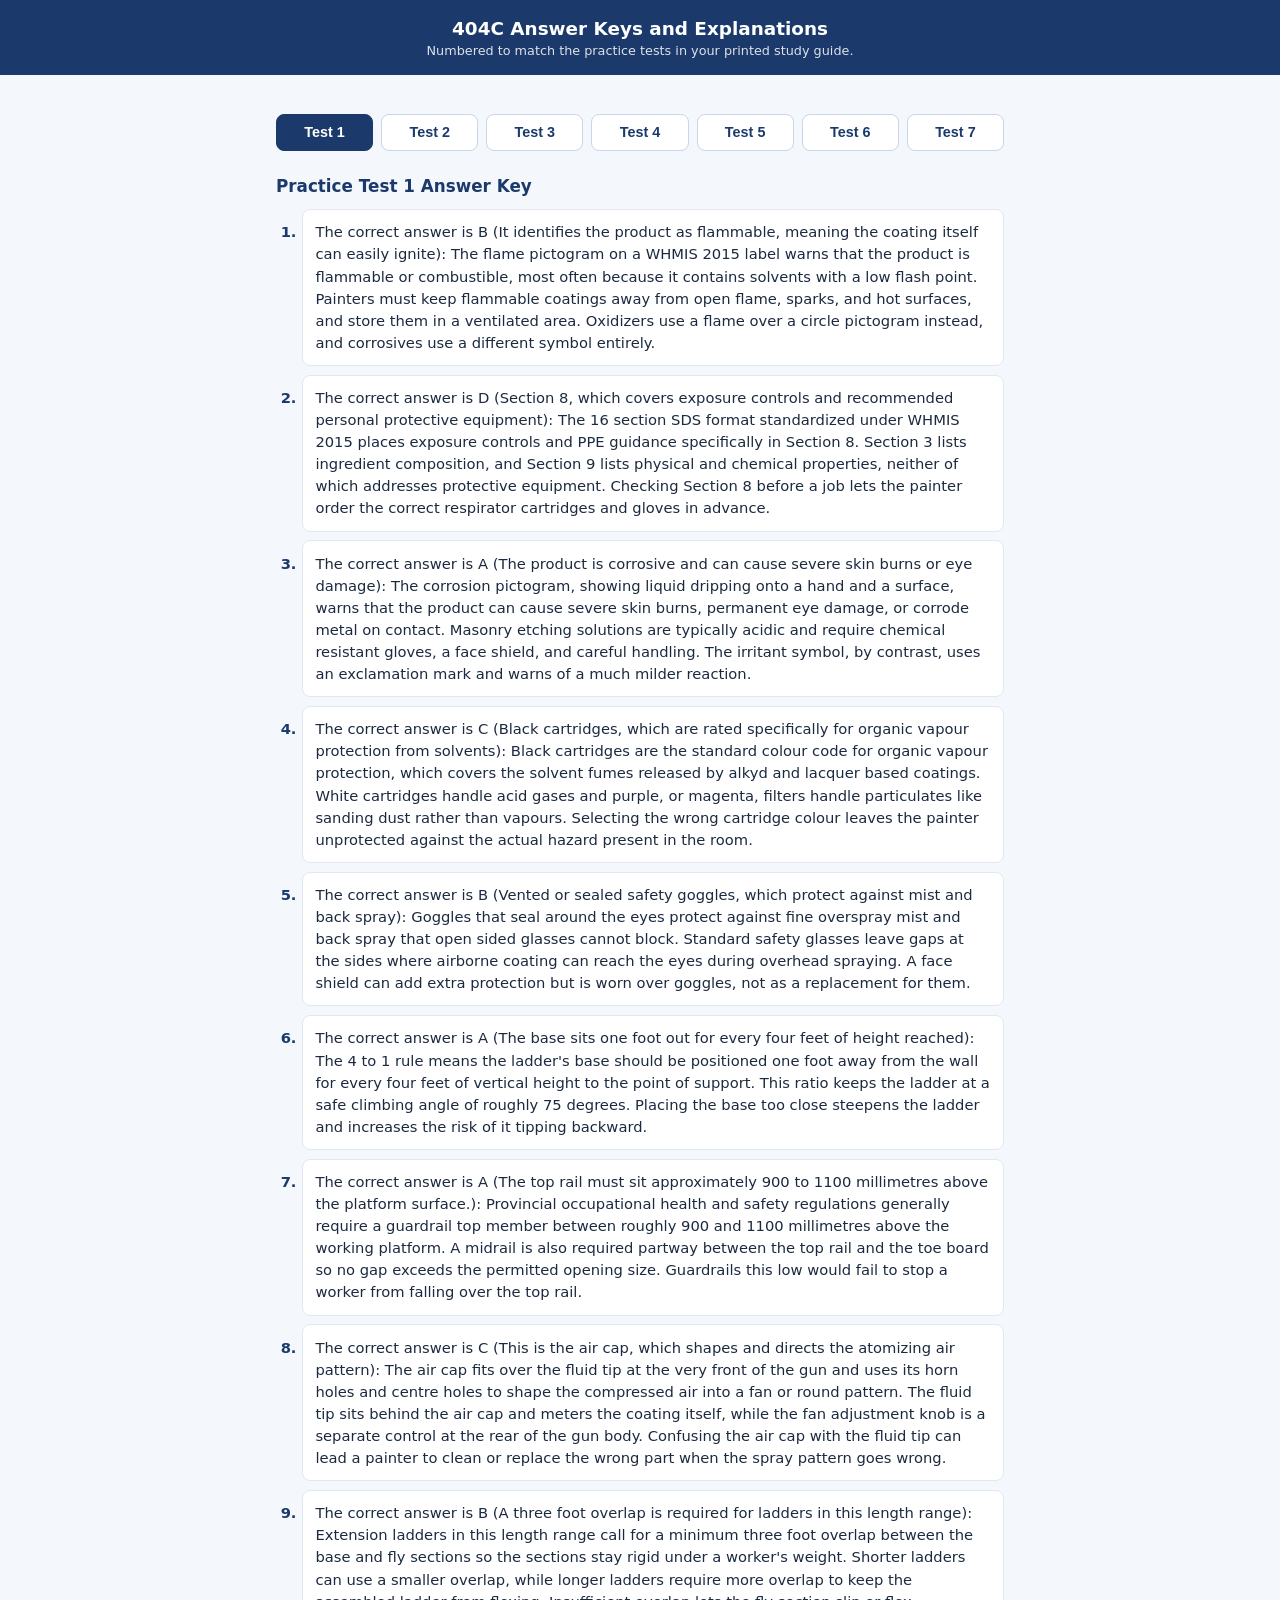
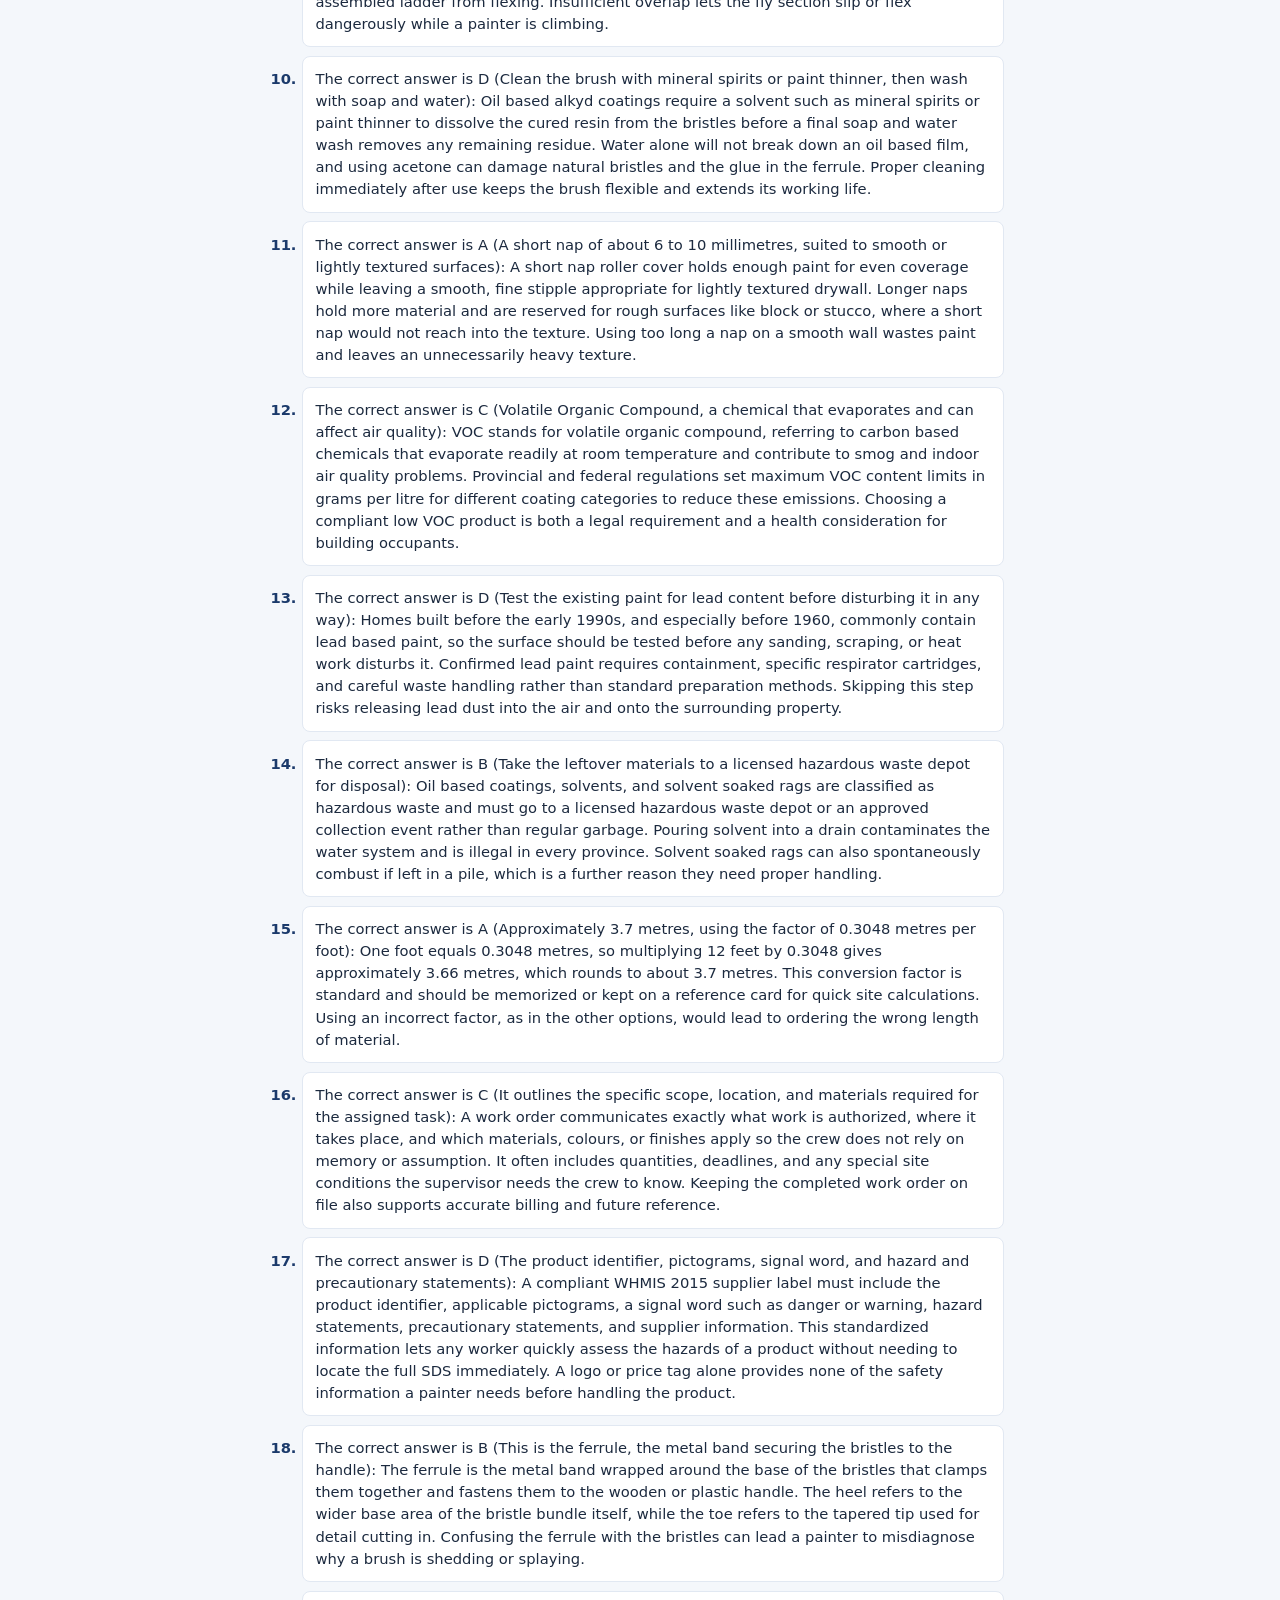
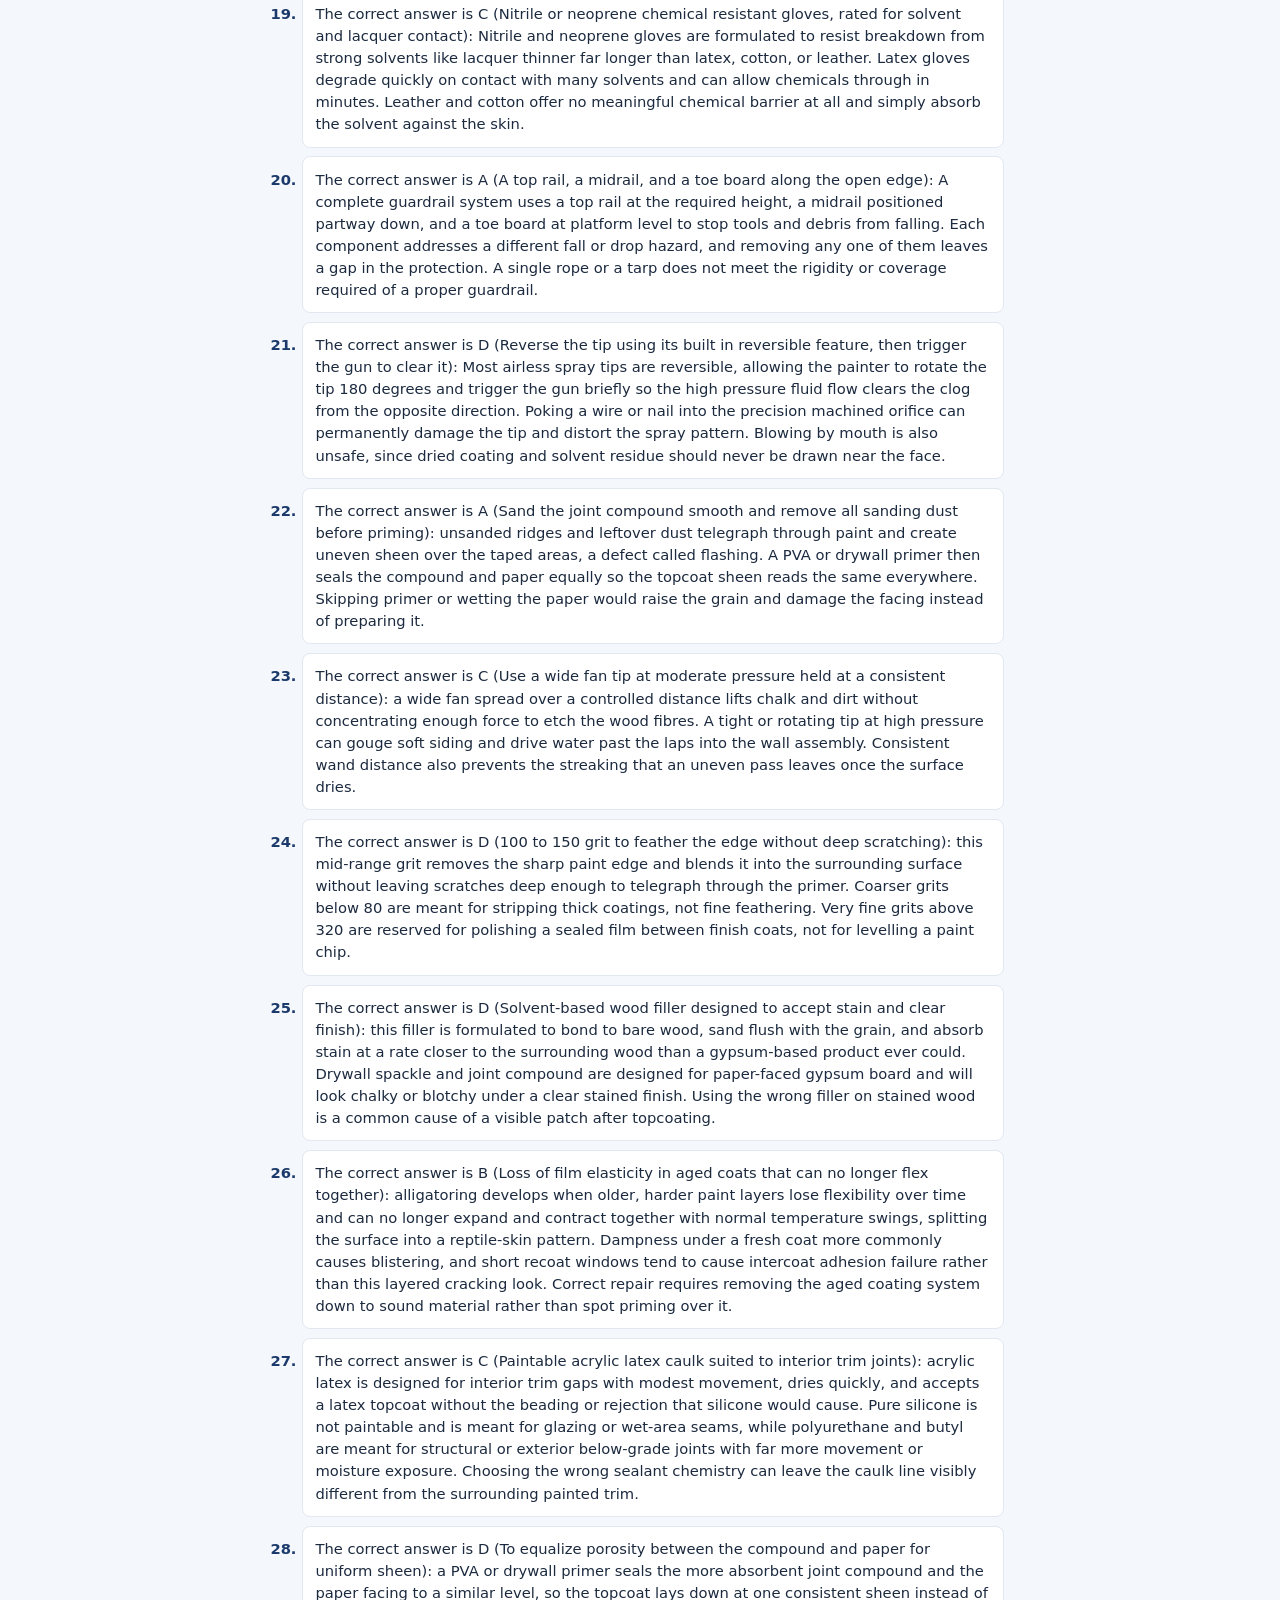
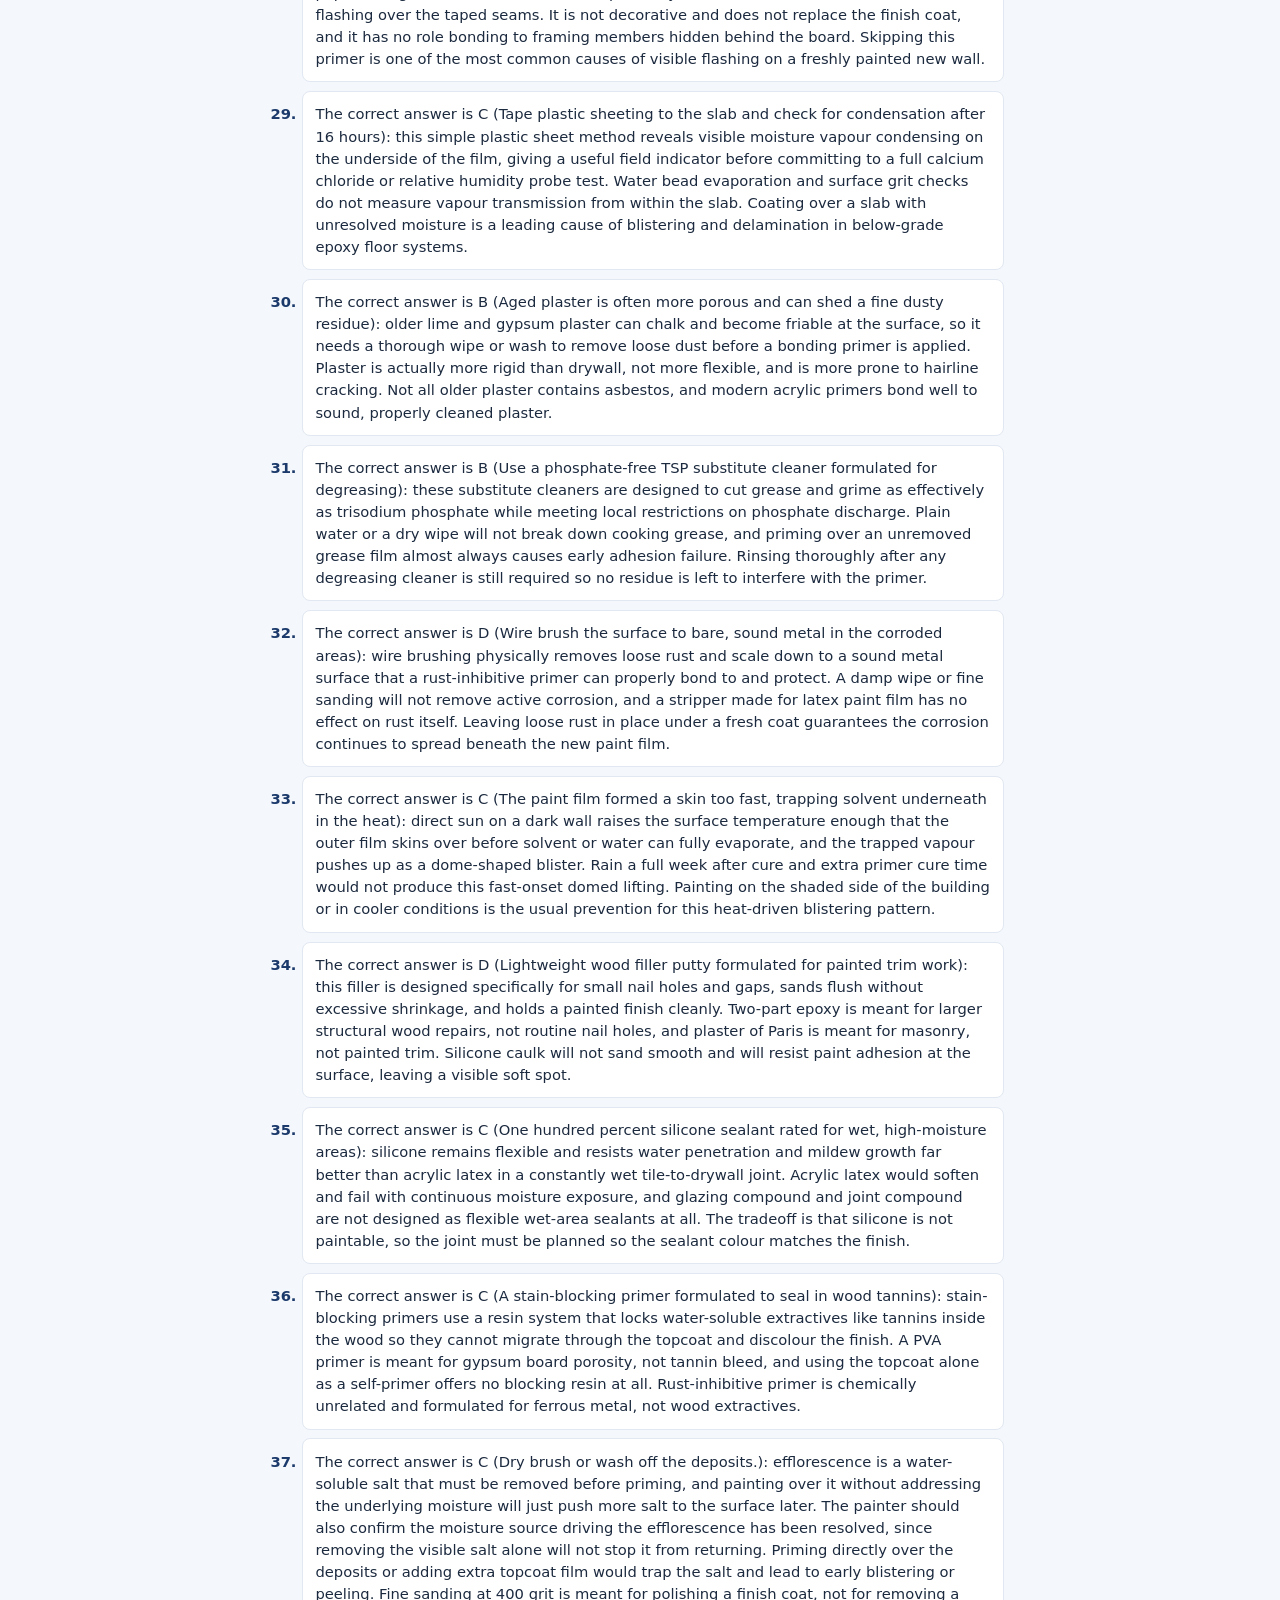
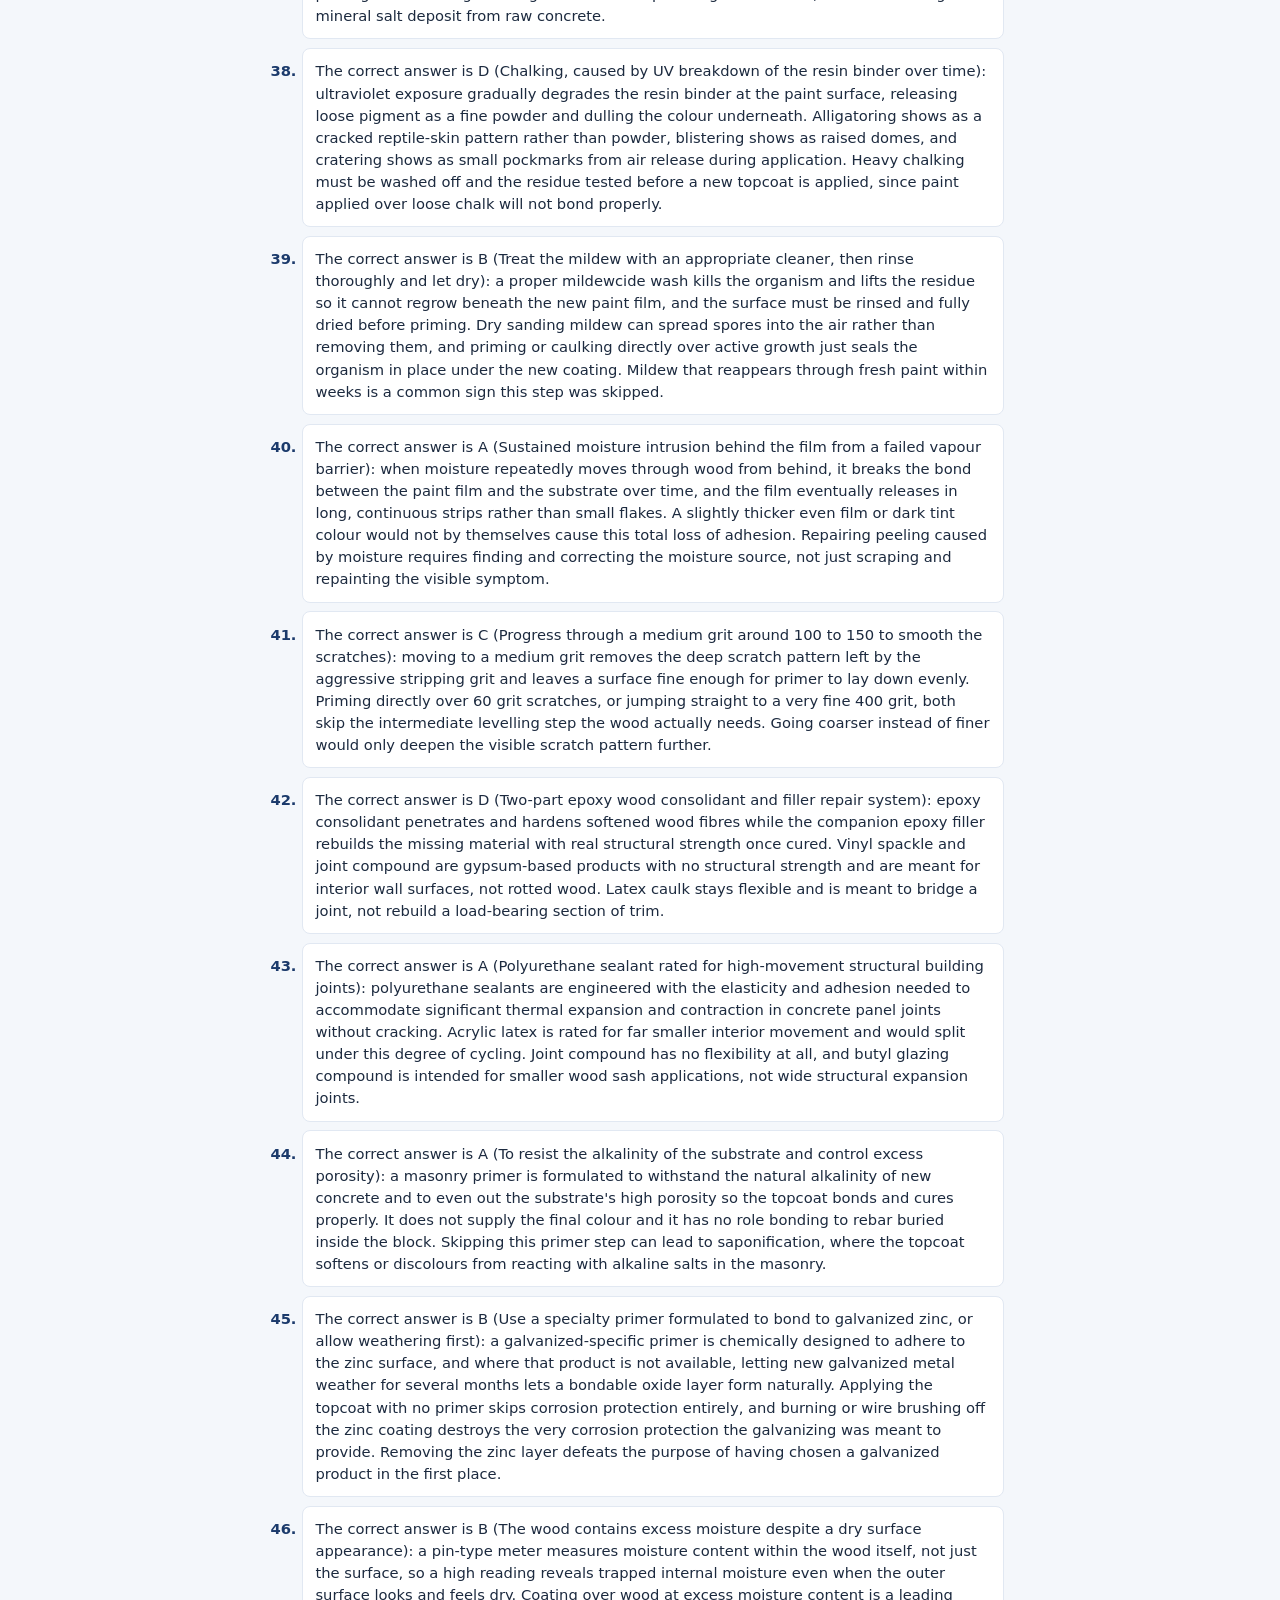
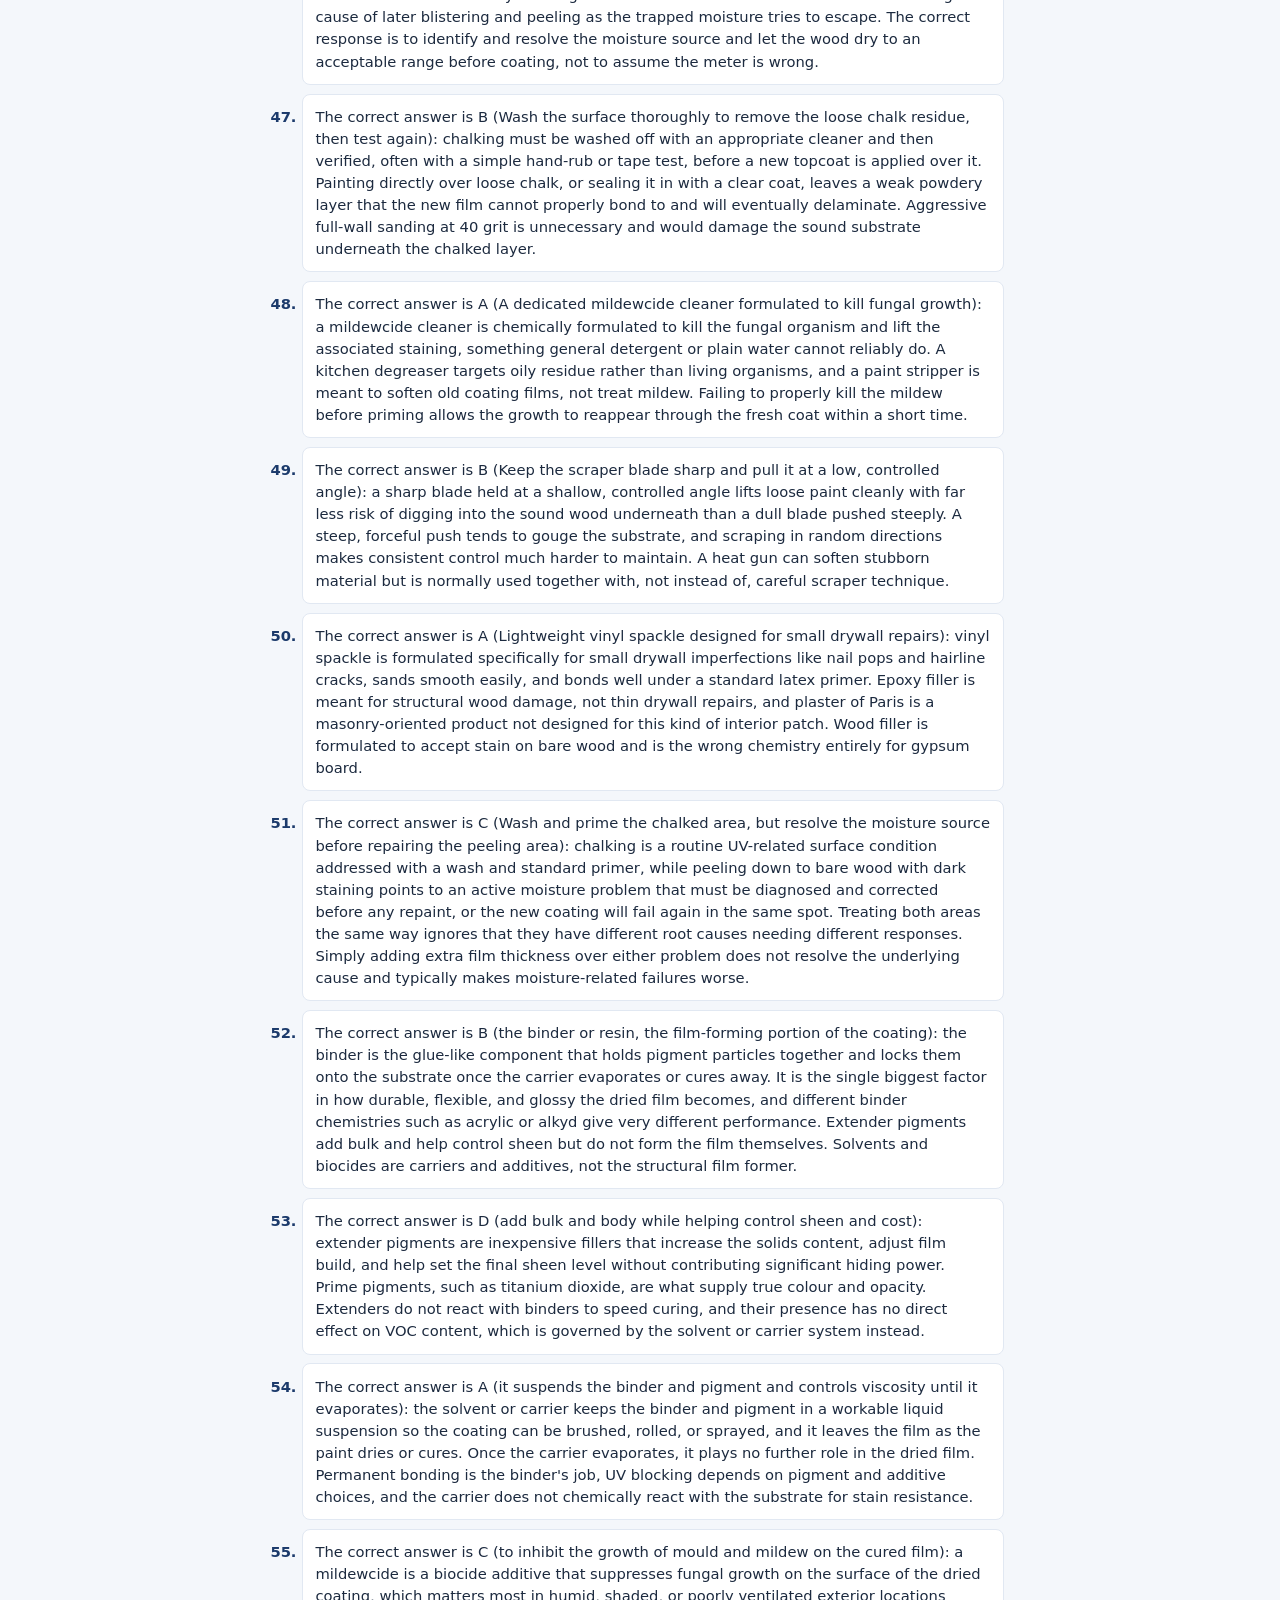
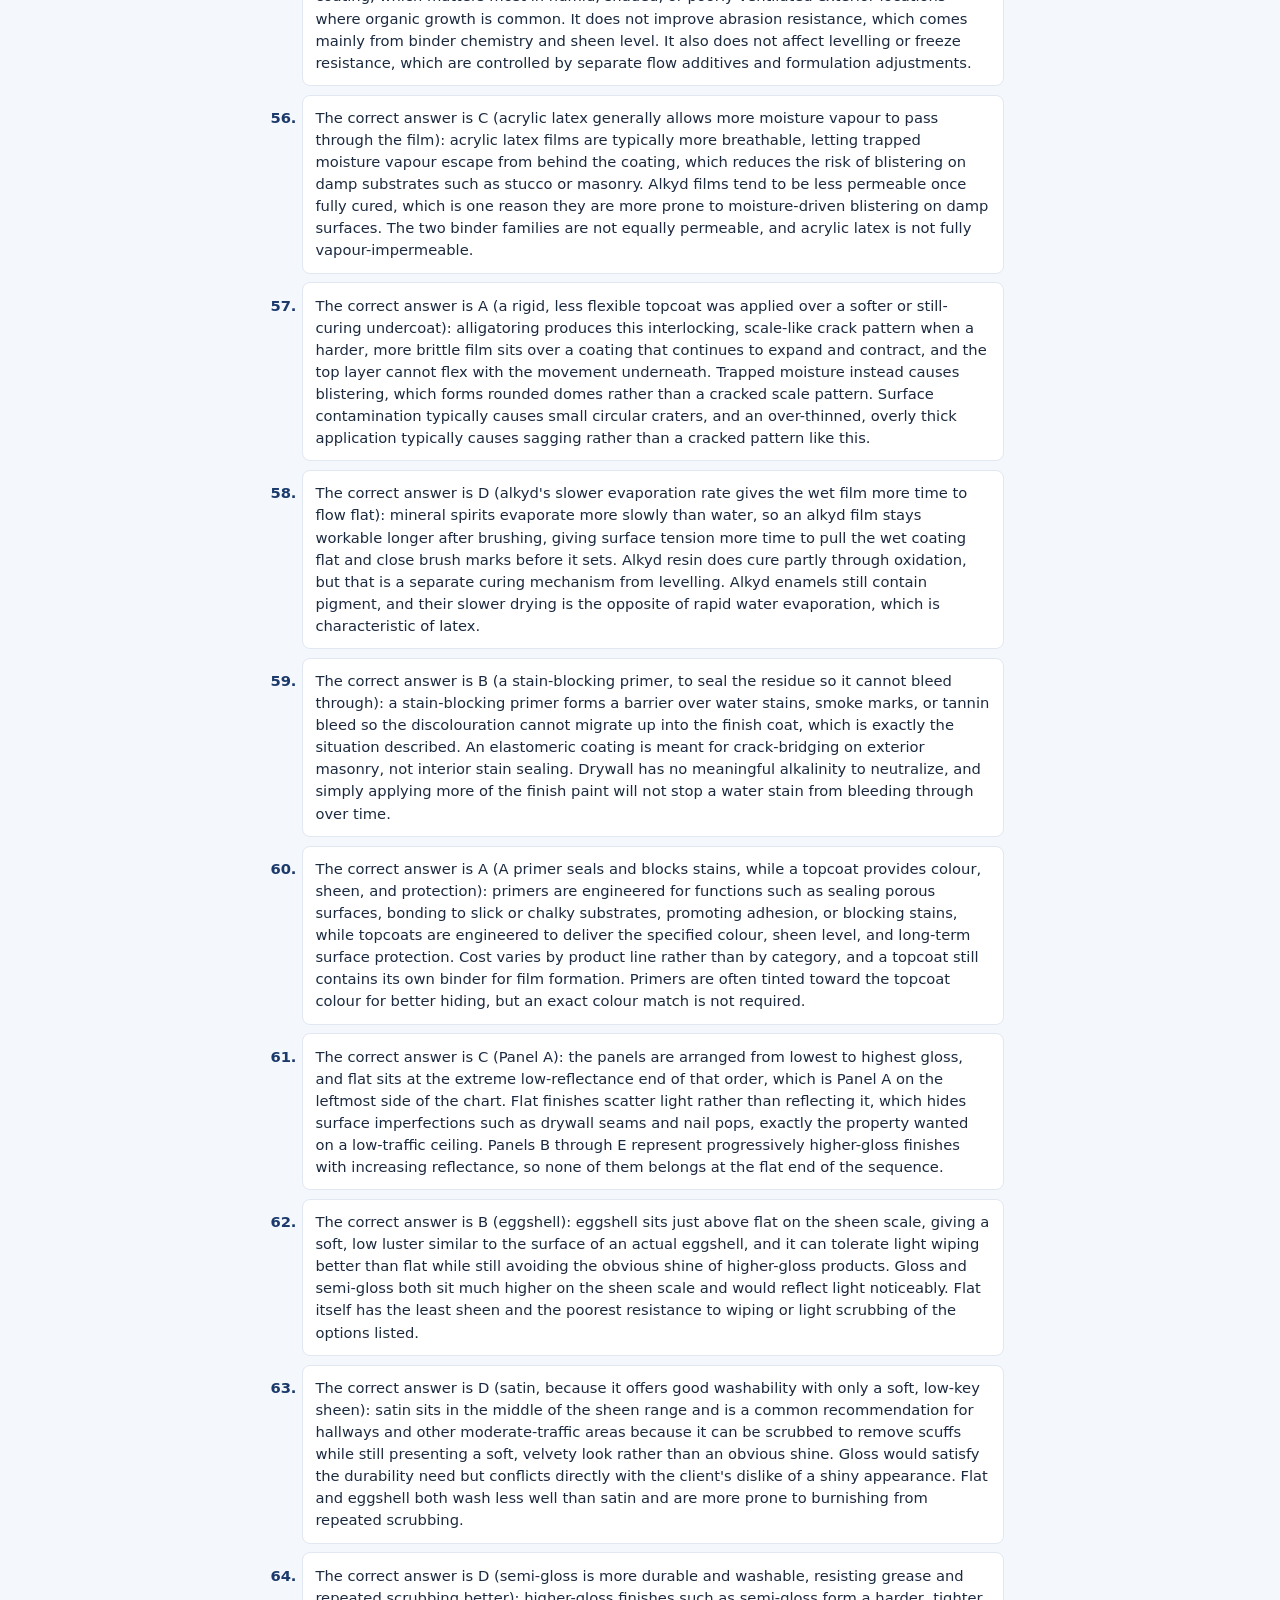
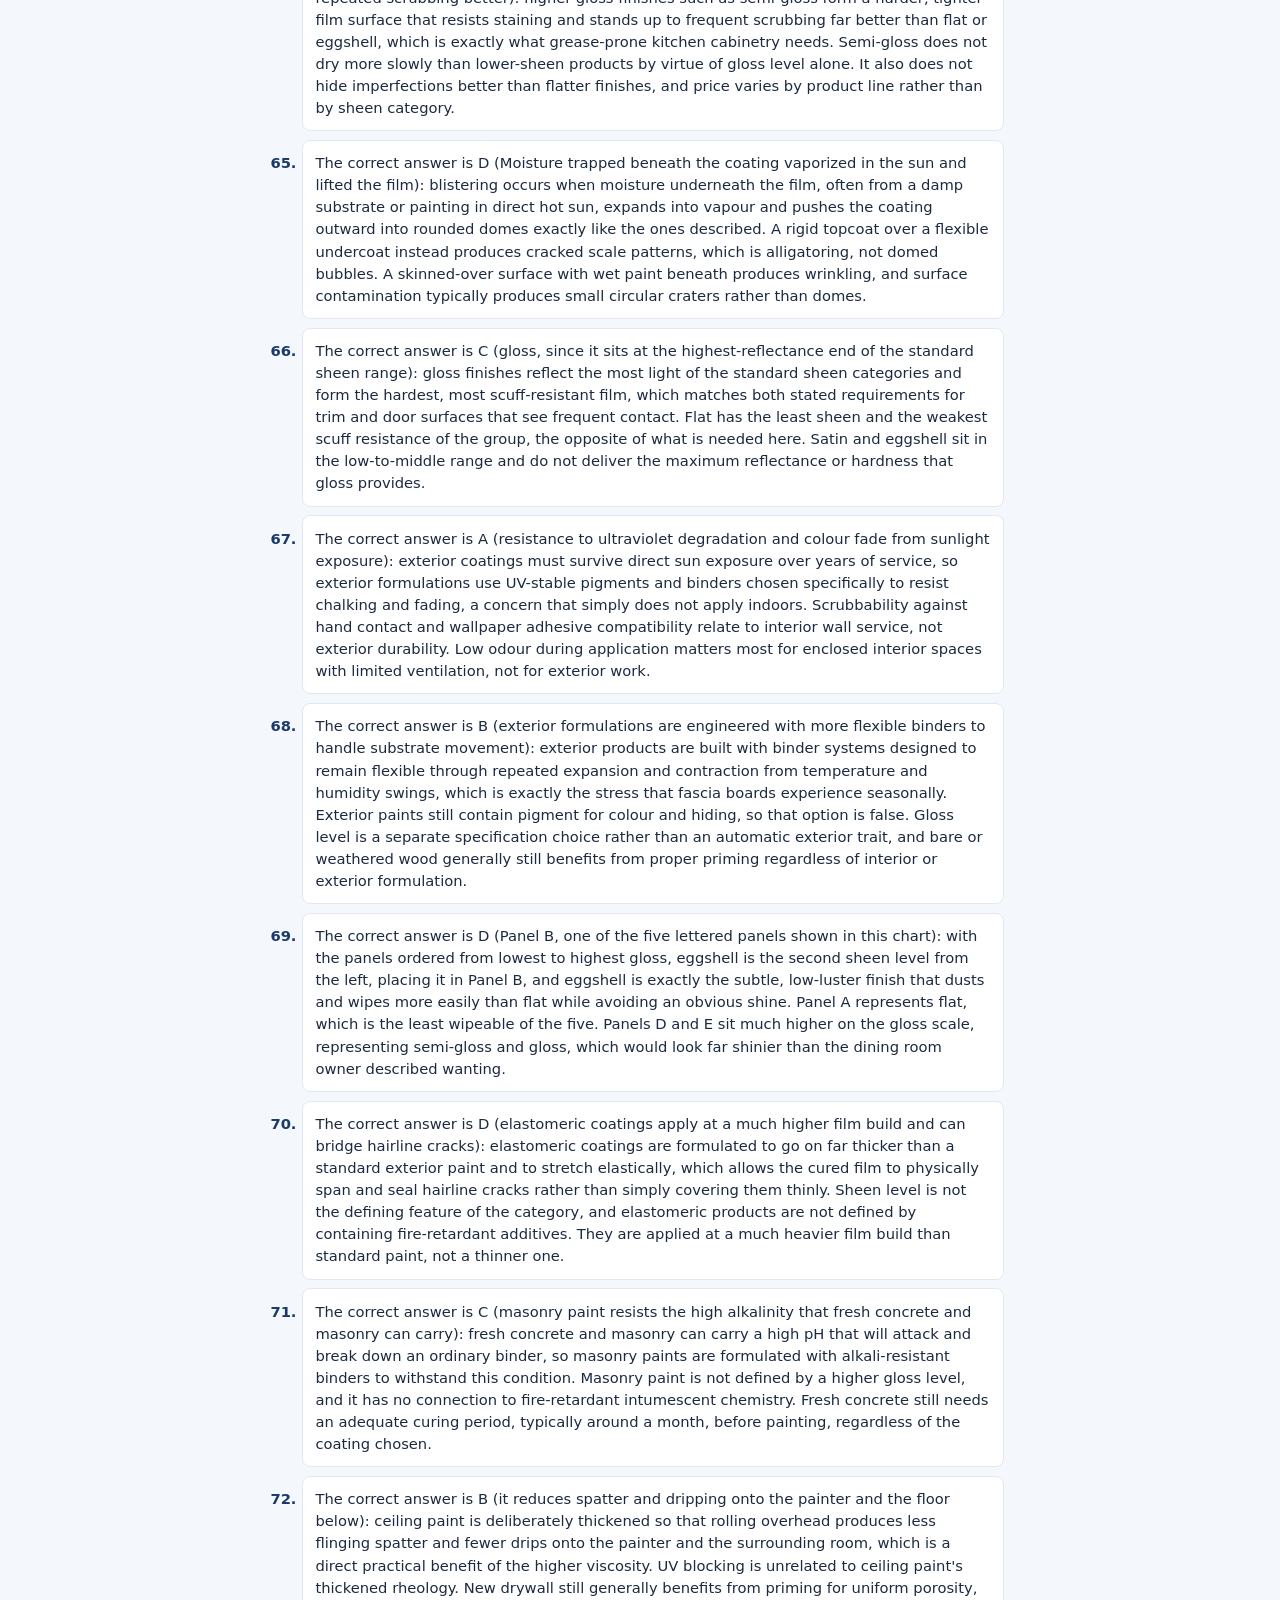
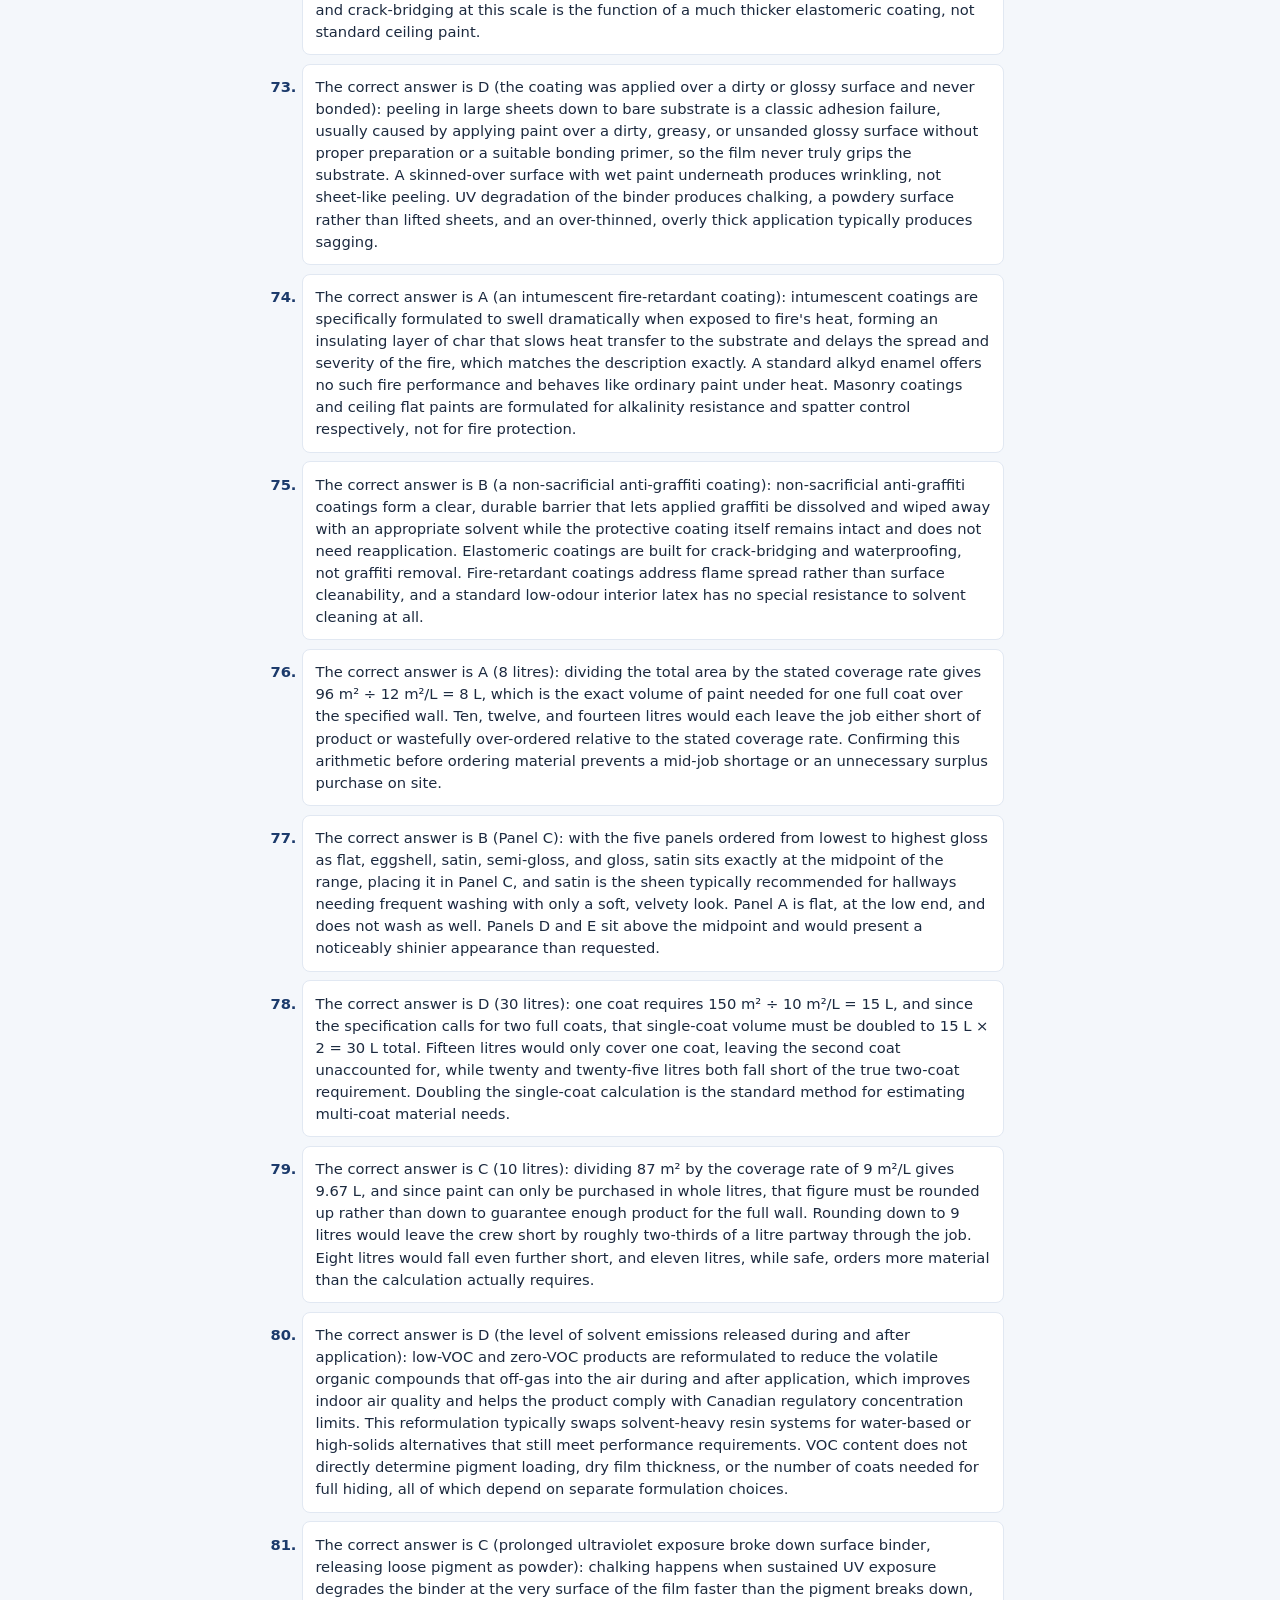
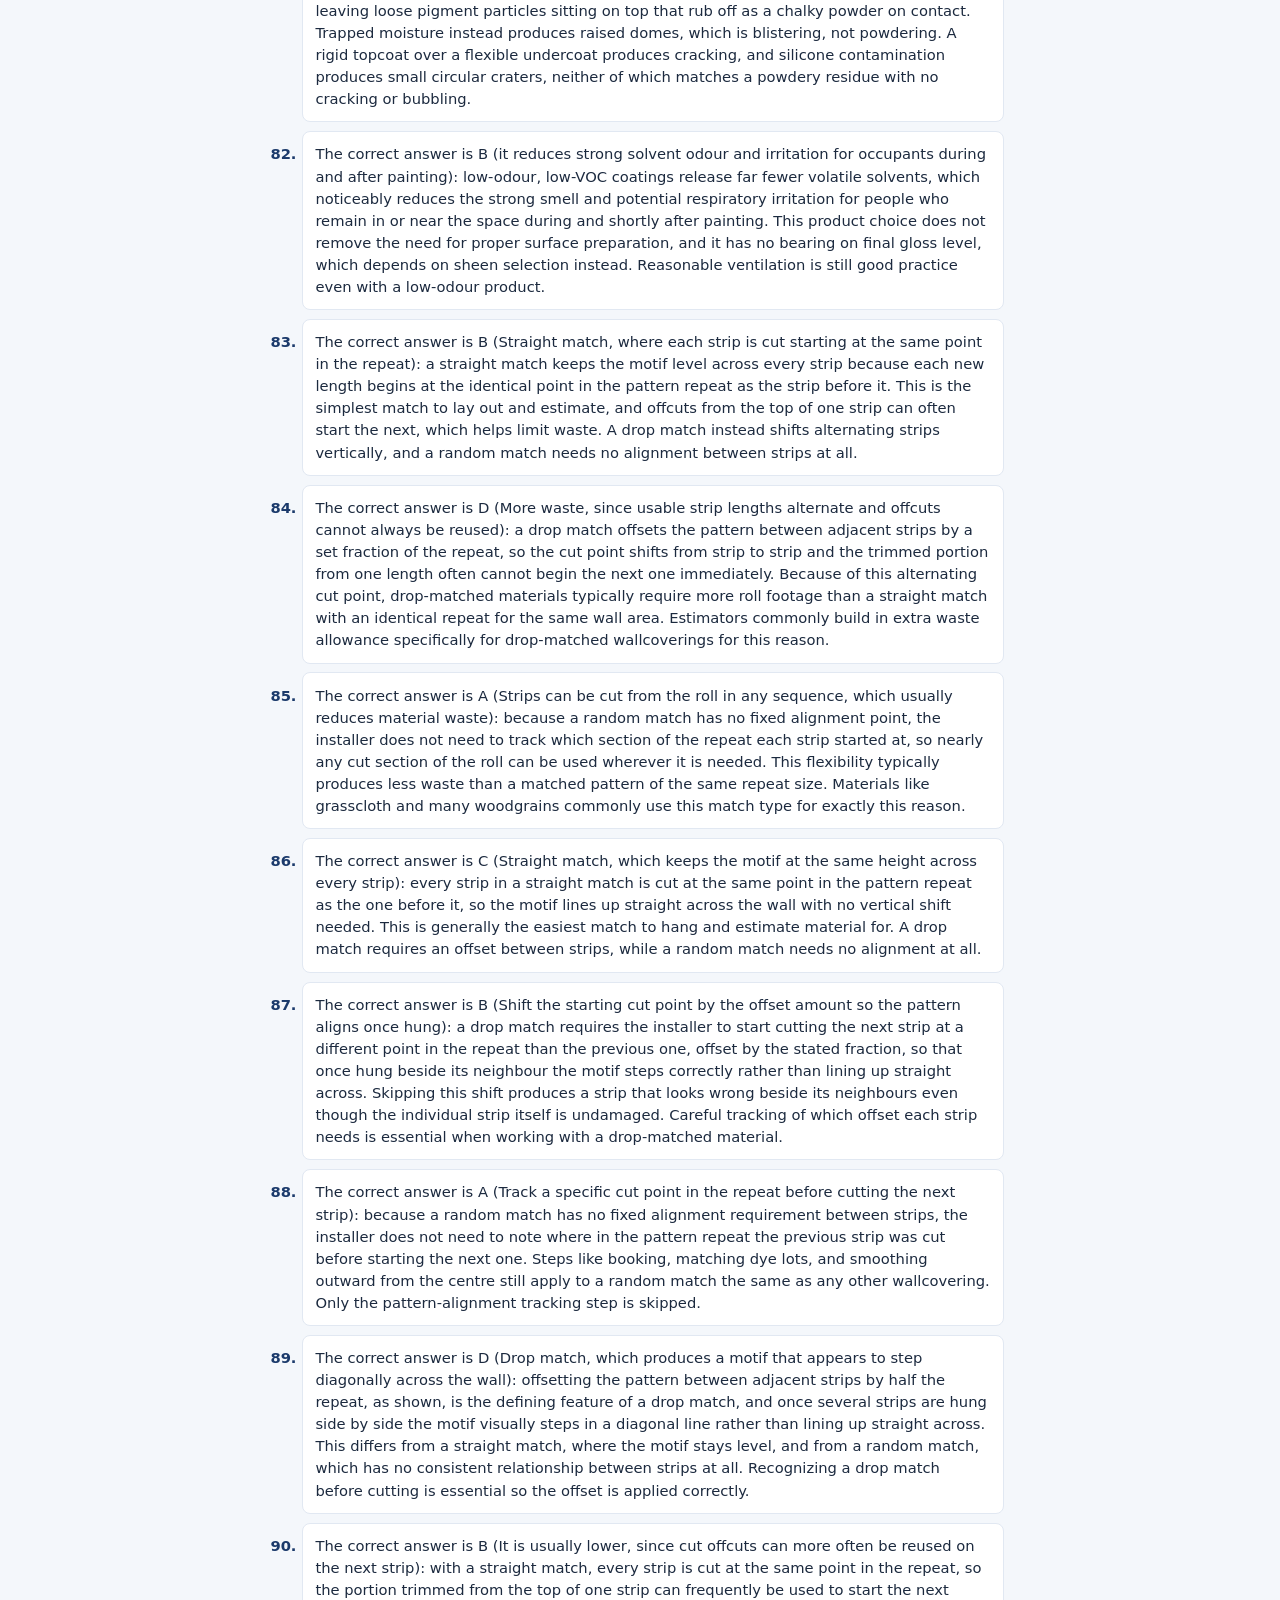
==== answers.html @ ba52244e "Deploy 404C exam" ====
<!DOCTYPE html>
<html lang="en">
<head>
<meta charset="UTF-8">
<meta name="viewport" content="width=device-width, initial-scale=1.0">
<meta name="robots" content="noindex">
<title>404C Answer Keys and Explanations</title>
<style>
  * { box-sizing: border-box; margin: 0; padding: 0; }
  body { font-family: "Avenir Next", "Segoe UI", system-ui, sans-serif;
         background: #F4F7FB; color: #1C2A3F; }
  header { background: #1B3A6B; color: white; padding: 1.1rem 1rem; text-align: center; }
  header h1 { font-size: 1.15rem; }
  header p { font-size: 0.8rem; opacity: 0.85; margin-top: 0.25rem; }
  main { max-width: 760px; margin: 0 auto; padding: 1rem; }
  .tabs { display: flex; gap: 0.5rem; margin: 0.8rem 0 1rem; position: sticky;
           top: 0; background: #F4F7FB; padding: 0.6rem 0; z-index: 5; }
  .tab { flex: 1; padding: 0.6rem 0.4rem; border: 1px solid #C9D6E8; background: white;
          border-radius: 8px; font-size: 0.9rem; font-weight: 600; color: #1B3A6B;
          cursor: pointer; }
  .tab.active { background: #1B3A6B; color: white; border-color: #1B3A6B; }
  .test h2 { font-size: 1.05rem; margin: 0.4rem 0 0.8rem; color: #1B3A6B; }
  .test ol { list-style-position: outside; padding-left: 1.6rem; }
  .test li { background: white; border: 1px solid #E1E8F2; border-radius: 8px;
              padding: 0.7rem 0.8rem; margin-bottom: 0.55rem; font-size: 0.92rem;
              line-height: 1.5; }
  .test li::marker { font-weight: 700; color: #1B3A6B; }
  .cluster-box { border-left: 4px solid #1B3A6B; background: #EAF0F8;
                  border-radius: 8px; padding: 0.7rem 0.9rem; margin: 1rem 0 0.6rem; }
  .cluster-label { font-size: 0.72rem; font-weight: 700; letter-spacing: 0.05em;
                    text-transform: uppercase; color: #1B3A6B; margin-bottom: 0.35rem; }
  .cluster-box p { font-size: 0.88rem; line-height: 1.55; }
  .cluster-box p + p { margin-top: 0.5rem; }
</style>
</head>
<body>
<header>
  <h1>404C Answer Keys and Explanations</h1>
  <p>Numbered to match the practice tests in your printed study guide.</p>
</header>
<main>
  <nav class="tabs">
      <button class="tab active" data-test="1">Test 1</button>
      <button class="tab" data-test="2">Test 2</button>
      <button class="tab" data-test="3">Test 3</button>
      <button class="tab" data-test="4">Test 4</button>
      <button class="tab" data-test="5">Test 5</button>
      <button class="tab" data-test="6">Test 6</button>
      <button class="tab" data-test="7">Test 7</button>
  </nav>
  <section class="test" id="test1">
    <h2>Practice Test 1 Answer Key</h2>
    <ol>
      <li value="1">The correct answer is B (It identifies the product as flammable, meaning the coating itself can easily ignite): The flame pictogram on a WHMIS 2015 label warns that the product is flammable or combustible, most often because it contains solvents with a low flash point. Painters must keep flammable coatings away from open flame, sparks, and hot surfaces, and store them in a ventilated area. Oxidizers use a flame over a circle pictogram instead, and corrosives use a different symbol entirely.</li>
      <li value="2">The correct answer is D (Section 8, which covers exposure controls and recommended personal protective equipment): The 16 section SDS format standardized under WHMIS 2015 places exposure controls and PPE guidance specifically in Section 8. Section 3 lists ingredient composition, and Section 9 lists physical and chemical properties, neither of which addresses protective equipment. Checking Section 8 before a job lets the painter order the correct respirator cartridges and gloves in advance.</li>
      <li value="3">The correct answer is A (The product is corrosive and can cause severe skin burns or eye damage): The corrosion pictogram, showing liquid dripping onto a hand and a surface, warns that the product can cause severe skin burns, permanent eye damage, or corrode metal on contact. Masonry etching solutions are typically acidic and require chemical resistant gloves, a face shield, and careful handling. The irritant symbol, by contrast, uses an exclamation mark and warns of a much milder reaction.</li>
      <li value="4">The correct answer is C (Black cartridges, which are rated specifically for organic vapour protection from solvents): Black cartridges are the standard colour code for organic vapour protection, which covers the solvent fumes released by alkyd and lacquer based coatings. White cartridges handle acid gases and purple, or magenta, filters handle particulates like sanding dust rather than vapours. Selecting the wrong cartridge colour leaves the painter unprotected against the actual hazard present in the room.</li>
      <li value="5">The correct answer is B (Vented or sealed safety goggles, which protect against mist and back spray): Goggles that seal around the eyes protect against fine overspray mist and back spray that open sided glasses cannot block. Standard safety glasses leave gaps at the sides where airborne coating can reach the eyes during overhead spraying. A face shield can add extra protection but is worn over goggles, not as a replacement for them.</li>
      <li value="6">The correct answer is A (The base sits one foot out for every four feet of height reached): The 4 to 1 rule means the ladder&#x27;s base should be positioned one foot away from the wall for every four feet of vertical height to the point of support. This ratio keeps the ladder at a safe climbing angle of roughly 75 degrees. Placing the base too close steepens the ladder and increases the risk of it tipping backward.</li>
      <li value="7">The correct answer is A (The top rail must sit approximately 900 to 1100 millimetres above the platform surface.): Provincial occupational health and safety regulations generally require a guardrail top member between roughly 900 and 1100 millimetres above the working platform. A midrail is also required partway between the top rail and the toe board so no gap exceeds the permitted opening size. Guardrails this low would fail to stop a worker from falling over the top rail.</li>
      <li value="8">The correct answer is C (This is the air cap, which shapes and directs the atomizing air pattern): The air cap fits over the fluid tip at the very front of the gun and uses its horn holes and centre holes to shape the compressed air into a fan or round pattern. The fluid tip sits behind the air cap and meters the coating itself, while the fan adjustment knob is a separate control at the rear of the gun body. Confusing the air cap with the fluid tip can lead a painter to clean or replace the wrong part when the spray pattern goes wrong.</li>
      <li value="9">The correct answer is B (A three foot overlap is required for ladders in this length range): Extension ladders in this length range call for a minimum three foot overlap between the base and fly sections so the sections stay rigid under a worker&#x27;s weight. Shorter ladders can use a smaller overlap, while longer ladders require more overlap to keep the assembled ladder from flexing. Insufficient overlap lets the fly section slip or flex dangerously while a painter is climbing.</li>
      <li value="10">The correct answer is D (Clean the brush with mineral spirits or paint thinner, then wash with soap and water): Oil based alkyd coatings require a solvent such as mineral spirits or paint thinner to dissolve the cured resin from the bristles before a final soap and water wash removes any remaining residue. Water alone will not break down an oil based film, and using acetone can damage natural bristles and the glue in the ferrule. Proper cleaning immediately after use keeps the brush flexible and extends its working life.</li>
      <li value="11">The correct answer is A (A short nap of about 6 to 10 millimetres, suited to smooth or lightly textured surfaces): A short nap roller cover holds enough paint for even coverage while leaving a smooth, fine stipple appropriate for lightly textured drywall. Longer naps hold more material and are reserved for rough surfaces like block or stucco, where a short nap would not reach into the texture. Using too long a nap on a smooth wall wastes paint and leaves an unnecessarily heavy texture.</li>
      <li value="12">The correct answer is C (Volatile Organic Compound, a chemical that evaporates and can affect air quality): VOC stands for volatile organic compound, referring to carbon based chemicals that evaporate readily at room temperature and contribute to smog and indoor air quality problems. Provincial and federal regulations set maximum VOC content limits in grams per litre for different coating categories to reduce these emissions. Choosing a compliant low VOC product is both a legal requirement and a health consideration for building occupants.</li>
      <li value="13">The correct answer is D (Test the existing paint for lead content before disturbing it in any way): Homes built before the early 1990s, and especially before 1960, commonly contain lead based paint, so the surface should be tested before any sanding, scraping, or heat work disturbs it. Confirmed lead paint requires containment, specific respirator cartridges, and careful waste handling rather than standard preparation methods. Skipping this step risks releasing lead dust into the air and onto the surrounding property.</li>
      <li value="14">The correct answer is B (Take the leftover materials to a licensed hazardous waste depot for disposal): Oil based coatings, solvents, and solvent soaked rags are classified as hazardous waste and must go to a licensed hazardous waste depot or an approved collection event rather than regular garbage. Pouring solvent into a drain contaminates the water system and is illegal in every province. Solvent soaked rags can also spontaneously combust if left in a pile, which is a further reason they need proper handling.</li>
      <li value="15">The correct answer is A (Approximately 3.7 metres, using the factor of 0.3048 metres per foot): One foot equals 0.3048 metres, so multiplying 12 feet by 0.3048 gives approximately 3.66 metres, which rounds to about 3.7 metres. This conversion factor is standard and should be memorized or kept on a reference card for quick site calculations. Using an incorrect factor, as in the other options, would lead to ordering the wrong length of material.</li>
      <li value="16">The correct answer is C (It outlines the specific scope, location, and materials required for the assigned task): A work order communicates exactly what work is authorized, where it takes place, and which materials, colours, or finishes apply so the crew does not rely on memory or assumption. It often includes quantities, deadlines, and any special site conditions the supervisor needs the crew to know. Keeping the completed work order on file also supports accurate billing and future reference.</li>
      <li value="17">The correct answer is D (The product identifier, pictograms, signal word, and hazard and precautionary statements): A compliant WHMIS 2015 supplier label must include the product identifier, applicable pictograms, a signal word such as danger or warning, hazard statements, precautionary statements, and supplier information. This standardized information lets any worker quickly assess the hazards of a product without needing to locate the full SDS immediately. A logo or price tag alone provides none of the safety information a painter needs before handling the product.</li>
      <li value="18">The correct answer is B (This is the ferrule, the metal band securing the bristles to the handle): The ferrule is the metal band wrapped around the base of the bristles that clamps them together and fastens them to the wooden or plastic handle. The heel refers to the wider base area of the bristle bundle itself, while the toe refers to the tapered tip used for detail cutting in. Confusing the ferrule with the bristles can lead a painter to misdiagnose why a brush is shedding or splaying.</li>
      <li value="19">The correct answer is C (Nitrile or neoprene chemical resistant gloves, rated for solvent and lacquer contact): Nitrile and neoprene gloves are formulated to resist breakdown from strong solvents like lacquer thinner far longer than latex, cotton, or leather. Latex gloves degrade quickly on contact with many solvents and can allow chemicals through in minutes. Leather and cotton offer no meaningful chemical barrier at all and simply absorb the solvent against the skin.</li>
      <li value="20">The correct answer is A (A top rail, a midrail, and a toe board along the open edge): A complete guardrail system uses a top rail at the required height, a midrail positioned partway down, and a toe board at platform level to stop tools and debris from falling. Each component addresses a different fall or drop hazard, and removing any one of them leaves a gap in the protection. A single rope or a tarp does not meet the rigidity or coverage required of a proper guardrail.</li>
      <li value="21">The correct answer is D (Reverse the tip using its built in reversible feature, then trigger the gun to clear it): Most airless spray tips are reversible, allowing the painter to rotate the tip 180 degrees and trigger the gun briefly so the high pressure fluid flow clears the clog from the opposite direction. Poking a wire or nail into the precision machined orifice can permanently damage the tip and distort the spray pattern. Blowing by mouth is also unsafe, since dried coating and solvent residue should never be drawn near the face.</li>
      <li value="22">The correct answer is A (Sand the joint compound smooth and remove all sanding dust before priming): unsanded ridges and leftover dust telegraph through paint and create uneven sheen over the taped areas, a defect called flashing. A PVA or drywall primer then seals the compound and paper equally so the topcoat sheen reads the same everywhere. Skipping primer or wetting the paper would raise the grain and damage the facing instead of preparing it.</li>
      <li value="23">The correct answer is C (Use a wide fan tip at moderate pressure held at a consistent distance): a wide fan spread over a controlled distance lifts chalk and dirt without concentrating enough force to etch the wood fibres. A tight or rotating tip at high pressure can gouge soft siding and drive water past the laps into the wall assembly. Consistent wand distance also prevents the streaking that an uneven pass leaves once the surface dries.</li>
      <li value="24">The correct answer is D (100 to 150 grit to feather the edge without deep scratching): this mid-range grit removes the sharp paint edge and blends it into the surrounding surface without leaving scratches deep enough to telegraph through the primer. Coarser grits below 80 are meant for stripping thick coatings, not fine feathering. Very fine grits above 320 are reserved for polishing a sealed film between finish coats, not for levelling a paint chip.</li>
      <li value="25">The correct answer is D (Solvent-based wood filler designed to accept stain and clear finish): this filler is formulated to bond to bare wood, sand flush with the grain, and absorb stain at a rate closer to the surrounding wood than a gypsum-based product ever could. Drywall spackle and joint compound are designed for paper-faced gypsum board and will look chalky or blotchy under a clear stained finish. Using the wrong filler on stained wood is a common cause of a visible patch after topcoating.</li>
      <li value="26">The correct answer is B (Loss of film elasticity in aged coats that can no longer flex together): alligatoring develops when older, harder paint layers lose flexibility over time and can no longer expand and contract together with normal temperature swings, splitting the surface into a reptile-skin pattern. Dampness under a fresh coat more commonly causes blistering, and short recoat windows tend to cause intercoat adhesion failure rather than this layered cracking look. Correct repair requires removing the aged coating system down to sound material rather than spot priming over it.</li>
      <li value="27">The correct answer is C (Paintable acrylic latex caulk suited to interior trim joints): acrylic latex is designed for interior trim gaps with modest movement, dries quickly, and accepts a latex topcoat without the beading or rejection that silicone would cause. Pure silicone is not paintable and is meant for glazing or wet-area seams, while polyurethane and butyl are meant for structural or exterior below-grade joints with far more movement or moisture exposure. Choosing the wrong sealant chemistry can leave the caulk line visibly different from the surrounding painted trim.</li>
      <li value="28">The correct answer is D (To equalize porosity between the compound and paper for uniform sheen): a PVA or drywall primer seals the more absorbent joint compound and the paper facing to a similar level, so the topcoat lays down at one consistent sheen instead of flashing over the taped seams. It is not decorative and does not replace the finish coat, and it has no role bonding to framing members hidden behind the board. Skipping this primer is one of the most common causes of visible flashing on a freshly painted new wall.</li>
      <li value="29">The correct answer is C (Tape plastic sheeting to the slab and check for condensation after 16 hours): this simple plastic sheet method reveals visible moisture vapour condensing on the underside of the film, giving a useful field indicator before committing to a full calcium chloride or relative humidity probe test. Water bead evaporation and surface grit checks do not measure vapour transmission from within the slab. Coating over a slab with unresolved moisture is a leading cause of blistering and delamination in below-grade epoxy floor systems.</li>
      <li value="30">The correct answer is B (Aged plaster is often more porous and can shed a fine dusty residue): older lime and gypsum plaster can chalk and become friable at the surface, so it needs a thorough wipe or wash to remove loose dust before a bonding primer is applied. Plaster is actually more rigid than drywall, not more flexible, and is more prone to hairline cracking. Not all older plaster contains asbestos, and modern acrylic primers bond well to sound, properly cleaned plaster.</li>
      <li value="31">The correct answer is B (Use a phosphate-free TSP substitute cleaner formulated for degreasing): these substitute cleaners are designed to cut grease and grime as effectively as trisodium phosphate while meeting local restrictions on phosphate discharge. Plain water or a dry wipe will not break down cooking grease, and priming over an unremoved grease film almost always causes early adhesion failure. Rinsing thoroughly after any degreasing cleaner is still required so no residue is left to interfere with the primer.</li>
      <li value="32">The correct answer is D (Wire brush the surface to bare, sound metal in the corroded areas): wire brushing physically removes loose rust and scale down to a sound metal surface that a rust-inhibitive primer can properly bond to and protect. A damp wipe or fine sanding will not remove active corrosion, and a stripper made for latex paint film has no effect on rust itself. Leaving loose rust in place under a fresh coat guarantees the corrosion continues to spread beneath the new paint film.</li>
      <li value="33">The correct answer is C (The paint film formed a skin too fast, trapping solvent underneath in the heat): direct sun on a dark wall raises the surface temperature enough that the outer film skins over before solvent or water can fully evaporate, and the trapped vapour pushes up as a dome-shaped blister. Rain a full week after cure and extra primer cure time would not produce this fast-onset domed lifting. Painting on the shaded side of the building or in cooler conditions is the usual prevention for this heat-driven blistering pattern.</li>
      <li value="34">The correct answer is D (Lightweight wood filler putty formulated for painted trim work): this filler is designed specifically for small nail holes and gaps, sands flush without excessive shrinkage, and holds a painted finish cleanly. Two-part epoxy is meant for larger structural wood repairs, not routine nail holes, and plaster of Paris is meant for masonry, not painted trim. Silicone caulk will not sand smooth and will resist paint adhesion at the surface, leaving a visible soft spot.</li>
      <li value="35">The correct answer is C (One hundred percent silicone sealant rated for wet, high-moisture areas): silicone remains flexible and resists water penetration and mildew growth far better than acrylic latex in a constantly wet tile-to-drywall joint. Acrylic latex would soften and fail with continuous moisture exposure, and glazing compound and joint compound are not designed as flexible wet-area sealants at all. The tradeoff is that silicone is not paintable, so the joint must be planned so the sealant colour matches the finish.</li>
      <li value="36">The correct answer is C (A stain-blocking primer formulated to seal in wood tannins): stain-blocking primers use a resin system that locks water-soluble extractives like tannins inside the wood so they cannot migrate through the topcoat and discolour the finish. A PVA primer is meant for gypsum board porosity, not tannin bleed, and using the topcoat alone as a self-primer offers no blocking resin at all. Rust-inhibitive primer is chemically unrelated and formulated for ferrous metal, not wood extractives.</li>
      <li value="37">The correct answer is C (Dry brush or wash off the deposits.): efflorescence is a water-soluble salt that must be removed before priming, and painting over it without addressing the underlying moisture will just push more salt to the surface later. The painter should also confirm the moisture source driving the efflorescence has been resolved, since removing the visible salt alone will not stop it from returning. Priming directly over the deposits or adding extra topcoat film would trap the salt and lead to early blistering or peeling. Fine sanding at 400 grit is meant for polishing a finish coat, not for removing a mineral salt deposit from raw concrete.</li>
      <li value="38">The correct answer is D (Chalking, caused by UV breakdown of the resin binder over time): ultraviolet exposure gradually degrades the resin binder at the paint surface, releasing loose pigment as a fine powder and dulling the colour underneath. Alligatoring shows as a cracked reptile-skin pattern rather than powder, blistering shows as raised domes, and cratering shows as small pockmarks from air release during application. Heavy chalking must be washed off and the residue tested before a new topcoat is applied, since paint applied over loose chalk will not bond properly.</li>
      <li value="39">The correct answer is B (Treat the mildew with an appropriate cleaner, then rinse thoroughly and let dry): a proper mildewcide wash kills the organism and lifts the residue so it cannot regrow beneath the new paint film, and the surface must be rinsed and fully dried before priming. Dry sanding mildew can spread spores into the air rather than removing them, and priming or caulking directly over active growth just seals the organism in place under the new coating. Mildew that reappears through fresh paint within weeks is a common sign this step was skipped.</li>
      <li value="40">The correct answer is A (Sustained moisture intrusion behind the film from a failed vapour barrier): when moisture repeatedly moves through wood from behind, it breaks the bond between the paint film and the substrate over time, and the film eventually releases in long, continuous strips rather than small flakes. A slightly thicker even film or dark tint colour would not by themselves cause this total loss of adhesion. Repairing peeling caused by moisture requires finding and correcting the moisture source, not just scraping and repainting the visible symptom.</li>
      <li value="41">The correct answer is C (Progress through a medium grit around 100 to 150 to smooth the scratches): moving to a medium grit removes the deep scratch pattern left by the aggressive stripping grit and leaves a surface fine enough for primer to lay down evenly. Priming directly over 60 grit scratches, or jumping straight to a very fine 400 grit, both skip the intermediate levelling step the wood actually needs. Going coarser instead of finer would only deepen the visible scratch pattern further.</li>
      <li value="42">The correct answer is D (Two-part epoxy wood consolidant and filler repair system): epoxy consolidant penetrates and hardens softened wood fibres while the companion epoxy filler rebuilds the missing material with real structural strength once cured. Vinyl spackle and joint compound are gypsum-based products with no structural strength and are meant for interior wall surfaces, not rotted wood. Latex caulk stays flexible and is meant to bridge a joint, not rebuild a load-bearing section of trim.</li>
      <li value="43">The correct answer is A (Polyurethane sealant rated for high-movement structural building joints): polyurethane sealants are engineered with the elasticity and adhesion needed to accommodate significant thermal expansion and contraction in concrete panel joints without cracking. Acrylic latex is rated for far smaller interior movement and would split under this degree of cycling. Joint compound has no flexibility at all, and butyl glazing compound is intended for smaller wood sash applications, not wide structural expansion joints.</li>
      <li value="44">The correct answer is A (To resist the alkalinity of the substrate and control excess porosity): a masonry primer is formulated to withstand the natural alkalinity of new concrete and to even out the substrate&#x27;s high porosity so the topcoat bonds and cures properly. It does not supply the final colour and it has no role bonding to rebar buried inside the block. Skipping this primer step can lead to saponification, where the topcoat softens or discolours from reacting with alkaline salts in the masonry.</li>
      <li value="45">The correct answer is B (Use a specialty primer formulated to bond to galvanized zinc, or allow weathering first): a galvanized-specific primer is chemically designed to adhere to the zinc surface, and where that product is not available, letting new galvanized metal weather for several months lets a bondable oxide layer form naturally. Applying the topcoat with no primer skips corrosion protection entirely, and burning or wire brushing off the zinc coating destroys the very corrosion protection the galvanizing was meant to provide. Removing the zinc layer defeats the purpose of having chosen a galvanized product in the first place.</li>
      <li value="46">The correct answer is B (The wood contains excess moisture despite a dry surface appearance): a pin-type meter measures moisture content within the wood itself, not just the surface, so a high reading reveals trapped internal moisture even when the outer surface looks and feels dry. Coating over wood at excess moisture content is a leading cause of later blistering and peeling as the trapped moisture tries to escape. The correct response is to identify and resolve the moisture source and let the wood dry to an acceptable range before coating, not to assume the meter is wrong.</li>
      <li value="47">The correct answer is B (Wash the surface thoroughly to remove the loose chalk residue, then test again): chalking must be washed off with an appropriate cleaner and then verified, often with a simple hand-rub or tape test, before a new topcoat is applied over it. Painting directly over loose chalk, or sealing it in with a clear coat, leaves a weak powdery layer that the new film cannot properly bond to and will eventually delaminate. Aggressive full-wall sanding at 40 grit is unnecessary and would damage the sound substrate underneath the chalked layer.</li>
      <li value="48">The correct answer is A (A dedicated mildewcide cleaner formulated to kill fungal growth): a mildewcide cleaner is chemically formulated to kill the fungal organism and lift the associated staining, something general detergent or plain water cannot reliably do. A kitchen degreaser targets oily residue rather than living organisms, and a paint stripper is meant to soften old coating films, not treat mildew. Failing to properly kill the mildew before priming allows the growth to reappear through the fresh coat within a short time.</li>
      <li value="49">The correct answer is B (Keep the scraper blade sharp and pull it at a low, controlled angle): a sharp blade held at a shallow, controlled angle lifts loose paint cleanly with far less risk of digging into the sound wood underneath than a dull blade pushed steeply. A steep, forceful push tends to gouge the substrate, and scraping in random directions makes consistent control much harder to maintain. A heat gun can soften stubborn material but is normally used together with, not instead of, careful scraper technique.</li>
      <li value="50">The correct answer is A (Lightweight vinyl spackle designed for small drywall repairs): vinyl spackle is formulated specifically for small drywall imperfections like nail pops and hairline cracks, sands smooth easily, and bonds well under a standard latex primer. Epoxy filler is meant for structural wood damage, not thin drywall repairs, and plaster of Paris is a masonry-oriented product not designed for this kind of interior patch. Wood filler is formulated to accept stain on bare wood and is the wrong chemistry entirely for gypsum board.</li>
      <li value="51">The correct answer is C (Wash and prime the chalked area, but resolve the moisture source before repairing the peeling area): chalking is a routine UV-related surface condition addressed with a wash and standard primer, while peeling down to bare wood with dark staining points to an active moisture problem that must be diagnosed and corrected before any repaint, or the new coating will fail again in the same spot. Treating both areas the same way ignores that they have different root causes needing different responses. Simply adding extra film thickness over either problem does not resolve the underlying cause and typically makes moisture-related failures worse.</li>
      <li value="52">The correct answer is B (the binder or resin, the film-forming portion of the coating): the binder is the glue-like component that holds pigment particles together and locks them onto the substrate once the carrier evaporates or cures away. It is the single biggest factor in how durable, flexible, and glossy the dried film becomes, and different binder chemistries such as acrylic or alkyd give very different performance. Extender pigments add bulk and help control sheen but do not form the film themselves. Solvents and biocides are carriers and additives, not the structural film former.</li>
      <li value="53">The correct answer is D (add bulk and body while helping control sheen and cost): extender pigments are inexpensive fillers that increase the solids content, adjust film build, and help set the final sheen level without contributing significant hiding power. Prime pigments, such as titanium dioxide, are what supply true colour and opacity. Extenders do not react with binders to speed curing, and their presence has no direct effect on VOC content, which is governed by the solvent or carrier system instead.</li>
      <li value="54">The correct answer is A (it suspends the binder and pigment and controls viscosity until it evaporates): the solvent or carrier keeps the binder and pigment in a workable liquid suspension so the coating can be brushed, rolled, or sprayed, and it leaves the film as the paint dries or cures. Once the carrier evaporates, it plays no further role in the dried film. Permanent bonding is the binder&#x27;s job, UV blocking depends on pigment and additive choices, and the carrier does not chemically react with the substrate for stain resistance.</li>
      <li value="55">The correct answer is C (to inhibit the growth of mould and mildew on the cured film): a mildewcide is a biocide additive that suppresses fungal growth on the surface of the dried coating, which matters most in humid, shaded, or poorly ventilated exterior locations where organic growth is common. It does not improve abrasion resistance, which comes mainly from binder chemistry and sheen level. It also does not affect levelling or freeze resistance, which are controlled by separate flow additives and formulation adjustments.</li>
      <li value="56">The correct answer is C (acrylic latex generally allows more moisture vapour to pass through the film): acrylic latex films are typically more breathable, letting trapped moisture vapour escape from behind the coating, which reduces the risk of blistering on damp substrates such as stucco or masonry. Alkyd films tend to be less permeable once fully cured, which is one reason they are more prone to moisture-driven blistering on damp surfaces. The two binder families are not equally permeable, and acrylic latex is not fully vapour-impermeable.</li>
      <li value="57">The correct answer is A (a rigid, less flexible topcoat was applied over a softer or still-curing undercoat): alligatoring produces this interlocking, scale-like crack pattern when a harder, more brittle film sits over a coating that continues to expand and contract, and the top layer cannot flex with the movement underneath. Trapped moisture instead causes blistering, which forms rounded domes rather than a cracked scale pattern. Surface contamination typically causes small circular craters, and an over-thinned, overly thick application typically causes sagging rather than a cracked pattern like this.</li>
      <li value="58">The correct answer is D (alkyd&#x27;s slower evaporation rate gives the wet film more time to flow flat): mineral spirits evaporate more slowly than water, so an alkyd film stays workable longer after brushing, giving surface tension more time to pull the wet coating flat and close brush marks before it sets. Alkyd resin does cure partly through oxidation, but that is a separate curing mechanism from levelling. Alkyd enamels still contain pigment, and their slower drying is the opposite of rapid water evaporation, which is characteristic of latex.</li>
      <li value="59">The correct answer is B (a stain-blocking primer, to seal the residue so it cannot bleed through): a stain-blocking primer forms a barrier over water stains, smoke marks, or tannin bleed so the discolouration cannot migrate up into the finish coat, which is exactly the situation described. An elastomeric coating is meant for crack-bridging on exterior masonry, not interior stain sealing. Drywall has no meaningful alkalinity to neutralize, and simply applying more of the finish paint will not stop a water stain from bleeding through over time.</li>
      <li value="60">The correct answer is A (A primer seals and blocks stains, while a topcoat provides colour, sheen, and protection): primers are engineered for functions such as sealing porous surfaces, bonding to slick or chalky substrates, promoting adhesion, or blocking stains, while topcoats are engineered to deliver the specified colour, sheen level, and long-term surface protection. Cost varies by product line rather than by category, and a topcoat still contains its own binder for film formation. Primers are often tinted toward the topcoat colour for better hiding, but an exact colour match is not required.</li>
      <li value="61">The correct answer is C (Panel A): the panels are arranged from lowest to highest gloss, and flat sits at the extreme low-reflectance end of that order, which is Panel A on the leftmost side of the chart. Flat finishes scatter light rather than reflecting it, which hides surface imperfections such as drywall seams and nail pops, exactly the property wanted on a low-traffic ceiling. Panels B through E represent progressively higher-gloss finishes with increasing reflectance, so none of them belongs at the flat end of the sequence.</li>
      <li value="62">The correct answer is B (eggshell): eggshell sits just above flat on the sheen scale, giving a soft, low luster similar to the surface of an actual eggshell, and it can tolerate light wiping better than flat while still avoiding the obvious shine of higher-gloss products. Gloss and semi-gloss both sit much higher on the sheen scale and would reflect light noticeably. Flat itself has the least sheen and the poorest resistance to wiping or light scrubbing of the options listed.</li>
      <li value="63">The correct answer is D (satin, because it offers good washability with only a soft, low-key sheen): satin sits in the middle of the sheen range and is a common recommendation for hallways and other moderate-traffic areas because it can be scrubbed to remove scuffs while still presenting a soft, velvety look rather than an obvious shine. Gloss would satisfy the durability need but conflicts directly with the client&#x27;s dislike of a shiny appearance. Flat and eggshell both wash less well than satin and are more prone to burnishing from repeated scrubbing.</li>
      <li value="64">The correct answer is D (semi-gloss is more durable and washable, resisting grease and repeated scrubbing better): higher-gloss finishes such as semi-gloss form a harder, tighter film surface that resists staining and stands up to frequent scrubbing far better than flat or eggshell, which is exactly what grease-prone kitchen cabinetry needs. Semi-gloss does not dry more slowly than lower-sheen products by virtue of gloss level alone. It also does not hide imperfections better than flatter finishes, and price varies by product line rather than by sheen category.</li>
      <li value="65">The correct answer is D (Moisture trapped beneath the coating vaporized in the sun and lifted the film): blistering occurs when moisture underneath the film, often from a damp substrate or painting in direct hot sun, expands into vapour and pushes the coating outward into rounded domes exactly like the ones described. A rigid topcoat over a flexible undercoat instead produces cracked scale patterns, which is alligatoring, not domed bubbles. A skinned-over surface with wet paint beneath produces wrinkling, and surface contamination typically produces small circular craters rather than domes.</li>
      <li value="66">The correct answer is C (gloss, since it sits at the highest-reflectance end of the standard sheen range): gloss finishes reflect the most light of the standard sheen categories and form the hardest, most scuff-resistant film, which matches both stated requirements for trim and door surfaces that see frequent contact. Flat has the least sheen and the weakest scuff resistance of the group, the opposite of what is needed here. Satin and eggshell sit in the low-to-middle range and do not deliver the maximum reflectance or hardness that gloss provides.</li>
      <li value="67">The correct answer is A (resistance to ultraviolet degradation and colour fade from sunlight exposure): exterior coatings must survive direct sun exposure over years of service, so exterior formulations use UV-stable pigments and binders chosen specifically to resist chalking and fading, a concern that simply does not apply indoors. Scrubbability against hand contact and wallpaper adhesive compatibility relate to interior wall service, not exterior durability. Low odour during application matters most for enclosed interior spaces with limited ventilation, not for exterior work.</li>
      <li value="68">The correct answer is B (exterior formulations are engineered with more flexible binders to handle substrate movement): exterior products are built with binder systems designed to remain flexible through repeated expansion and contraction from temperature and humidity swings, which is exactly the stress that fascia boards experience seasonally. Exterior paints still contain pigment for colour and hiding, so that option is false. Gloss level is a separate specification choice rather than an automatic exterior trait, and bare or weathered wood generally still benefits from proper priming regardless of interior or exterior formulation.</li>
      <li value="69">The correct answer is D (Panel B, one of the five lettered panels shown in this chart): with the panels ordered from lowest to highest gloss, eggshell is the second sheen level from the left, placing it in Panel B, and eggshell is exactly the subtle, low-luster finish that dusts and wipes more easily than flat while avoiding an obvious shine. Panel A represents flat, which is the least wipeable of the five. Panels D and E sit much higher on the gloss scale, representing semi-gloss and gloss, which would look far shinier than the dining room owner described wanting.</li>
      <li value="70">The correct answer is D (elastomeric coatings apply at a much higher film build and can bridge hairline cracks): elastomeric coatings are formulated to go on far thicker than a standard exterior paint and to stretch elastically, which allows the cured film to physically span and seal hairline cracks rather than simply covering them thinly. Sheen level is not the defining feature of the category, and elastomeric products are not defined by containing fire-retardant additives. They are applied at a much heavier film build than standard paint, not a thinner one.</li>
      <li value="71">The correct answer is C (masonry paint resists the high alkalinity that fresh concrete and masonry can carry): fresh concrete and masonry can carry a high pH that will attack and break down an ordinary binder, so masonry paints are formulated with alkali-resistant binders to withstand this condition. Masonry paint is not defined by a higher gloss level, and it has no connection to fire-retardant intumescent chemistry. Fresh concrete still needs an adequate curing period, typically around a month, before painting, regardless of the coating chosen.</li>
      <li value="72">The correct answer is B (it reduces spatter and dripping onto the painter and the floor below): ceiling paint is deliberately thickened so that rolling overhead produces less flinging spatter and fewer drips onto the painter and the surrounding room, which is a direct practical benefit of the higher viscosity. UV blocking is unrelated to ceiling paint&#x27;s thickened rheology. New drywall still generally benefits from priming for uniform porosity, and crack-bridging at this scale is the function of a much thicker elastomeric coating, not standard ceiling paint.</li>
      <li value="73">The correct answer is D (the coating was applied over a dirty or glossy surface and never bonded): peeling in large sheets down to bare substrate is a classic adhesion failure, usually caused by applying paint over a dirty, greasy, or unsanded glossy surface without proper preparation or a suitable bonding primer, so the film never truly grips the substrate. A skinned-over surface with wet paint underneath produces wrinkling, not sheet-like peeling. UV degradation of the binder produces chalking, a powdery surface rather than lifted sheets, and an over-thinned, overly thick application typically produces sagging.</li>
      <li value="74">The correct answer is A (an intumescent fire-retardant coating): intumescent coatings are specifically formulated to swell dramatically when exposed to fire&#x27;s heat, forming an insulating layer of char that slows heat transfer to the substrate and delays the spread and severity of the fire, which matches the description exactly. A standard alkyd enamel offers no such fire performance and behaves like ordinary paint under heat. Masonry coatings and ceiling flat paints are formulated for alkalinity resistance and spatter control respectively, not for fire protection.</li>
      <li value="75">The correct answer is B (a non-sacrificial anti-graffiti coating): non-sacrificial anti-graffiti coatings form a clear, durable barrier that lets applied graffiti be dissolved and wiped away with an appropriate solvent while the protective coating itself remains intact and does not need reapplication. Elastomeric coatings are built for crack-bridging and waterproofing, not graffiti removal. Fire-retardant coatings address flame spread rather than surface cleanability, and a standard low-odour interior latex has no special resistance to solvent cleaning at all.</li>
      <li value="76">The correct answer is A (8 litres): dividing the total area by the stated coverage rate gives 96 m² ÷ 12 m²/L = 8 L, which is the exact volume of paint needed for one full coat over the specified wall. Ten, twelve, and fourteen litres would each leave the job either short of product or wastefully over-ordered relative to the stated coverage rate. Confirming this arithmetic before ordering material prevents a mid-job shortage or an unnecessary surplus purchase on site.</li>
      <li value="77">The correct answer is B (Panel C): with the five panels ordered from lowest to highest gloss as flat, eggshell, satin, semi-gloss, and gloss, satin sits exactly at the midpoint of the range, placing it in Panel C, and satin is the sheen typically recommended for hallways needing frequent washing with only a soft, velvety look. Panel A is flat, at the low end, and does not wash as well. Panels D and E sit above the midpoint and would present a noticeably shinier appearance than requested.</li>
      <li value="78">The correct answer is D (30 litres): one coat requires 150 m² ÷ 10 m²/L = 15 L, and since the specification calls for two full coats, that single-coat volume must be doubled to 15 L × 2 = 30 L total. Fifteen litres would only cover one coat, leaving the second coat unaccounted for, while twenty and twenty-five litres both fall short of the true two-coat requirement. Doubling the single-coat calculation is the standard method for estimating multi-coat material needs.</li>
      <li value="79">The correct answer is C (10 litres): dividing 87 m² by the coverage rate of 9 m²/L gives 9.67 L, and since paint can only be purchased in whole litres, that figure must be rounded up rather than down to guarantee enough product for the full wall. Rounding down to 9 litres would leave the crew short by roughly two-thirds of a litre partway through the job. Eight litres would fall even further short, and eleven litres, while safe, orders more material than the calculation actually requires.</li>
      <li value="80">The correct answer is D (the level of solvent emissions released during and after application): low-VOC and zero-VOC products are reformulated to reduce the volatile organic compounds that off-gas into the air during and after application, which improves indoor air quality and helps the product comply with Canadian regulatory concentration limits. This reformulation typically swaps solvent-heavy resin systems for water-based or high-solids alternatives that still meet performance requirements. VOC content does not directly determine pigment loading, dry film thickness, or the number of coats needed for full hiding, all of which depend on separate formulation choices.</li>
      <li value="81">The correct answer is C (prolonged ultraviolet exposure broke down surface binder, releasing loose pigment as powder): chalking happens when sustained UV exposure degrades the binder at the very surface of the film faster than the pigment breaks down, leaving loose pigment particles sitting on top that rub off as a chalky powder on contact. Trapped moisture instead produces raised domes, which is blistering, not powdering. A rigid topcoat over a flexible undercoat produces cracking, and silicone contamination produces small circular craters, neither of which matches a powdery residue with no cracking or bubbling.</li>
      <li value="82">The correct answer is B (it reduces strong solvent odour and irritation for occupants during and after painting): low-odour, low-VOC coatings release far fewer volatile solvents, which noticeably reduces the strong smell and potential respiratory irritation for people who remain in or near the space during and shortly after painting. This product choice does not remove the need for proper surface preparation, and it has no bearing on final gloss level, which depends on sheen selection instead. Reasonable ventilation is still good practice even with a low-odour product.</li>
      <li value="83">The correct answer is B (Straight match, where each strip is cut starting at the same point in the repeat): a straight match keeps the motif level across every strip because each new length begins at the identical point in the pattern repeat as the strip before it. This is the simplest match to lay out and estimate, and offcuts from the top of one strip can often start the next, which helps limit waste. A drop match instead shifts alternating strips vertically, and a random match needs no alignment between strips at all.</li>
      <li value="84">The correct answer is D (More waste, since usable strip lengths alternate and offcuts cannot always be reused): a drop match offsets the pattern between adjacent strips by a set fraction of the repeat, so the cut point shifts from strip to strip and the trimmed portion from one length often cannot begin the next one immediately. Because of this alternating cut point, drop-matched materials typically require more roll footage than a straight match with an identical repeat for the same wall area. Estimators commonly build in extra waste allowance specifically for drop-matched wallcoverings for this reason.</li>
      <li value="85">The correct answer is A (Strips can be cut from the roll in any sequence, which usually reduces material waste): because a random match has no fixed alignment point, the installer does not need to track which section of the repeat each strip started at, so nearly any cut section of the roll can be used wherever it is needed. This flexibility typically produces less waste than a matched pattern of the same repeat size. Materials like grasscloth and many woodgrains commonly use this match type for exactly this reason.</li>
      <li value="86">The correct answer is C (Straight match, which keeps the motif at the same height across every strip): every strip in a straight match is cut at the same point in the pattern repeat as the one before it, so the motif lines up straight across the wall with no vertical shift needed. This is generally the easiest match to hang and estimate material for. A drop match requires an offset between strips, while a random match needs no alignment at all.</li>
      <li value="87">The correct answer is B (Shift the starting cut point by the offset amount so the pattern aligns once hung): a drop match requires the installer to start cutting the next strip at a different point in the repeat than the previous one, offset by the stated fraction, so that once hung beside its neighbour the motif steps correctly rather than lining up straight across. Skipping this shift produces a strip that looks wrong beside its neighbours even though the individual strip itself is undamaged. Careful tracking of which offset each strip needs is essential when working with a drop-matched material.</li>
      <li value="88">The correct answer is A (Track a specific cut point in the repeat before cutting the next strip): because a random match has no fixed alignment requirement between strips, the installer does not need to note where in the pattern repeat the previous strip was cut before starting the next one. Steps like booking, matching dye lots, and smoothing outward from the centre still apply to a random match the same as any other wallcovering. Only the pattern-alignment tracking step is skipped.</li>
      <li value="89">The correct answer is D (Drop match, which produces a motif that appears to step diagonally across the wall): offsetting the pattern between adjacent strips by half the repeat, as shown, is the defining feature of a drop match, and once several strips are hung side by side the motif visually steps in a diagonal line rather than lining up straight across. This differs from a straight match, where the motif stays level, and from a random match, which has no consistent relationship between strips at all. Recognizing a drop match before cutting is essential so the offset is applied correctly.</li>
      <li value="90">The correct answer is B (It is usually lower, since cut offcuts can more often be reused on the next strip): with a straight match, every strip is cut at the same point in the repeat, so the portion trimmed from the top of one strip can frequently be used to start the next length without extra waste. A drop match cannot reuse offcuts the same way because the cut point shifts between strips. This is why straight-matched materials generally carry a smaller recommended waste allowance than drop-matched materials of the same repeat size.</li>
      <li value="91">The correct answer is C (Colour and tone can still shift slightly between different runs even without a pattern match): even when a material requires no motif alignment, subtle differences in colour or tone can occur between separate production runs or dye lots. Mixing rolls from different lots on the same wall can create a visible shading difference once the strips are hung side by side, regardless of how the motif itself lines up. Checking the run or lot number before cutting is good practice for any wallcovering, matched or random.</li>
      <li value="92">The correct answer is D (How visibly the wood&#x27;s pores accept and hold stain pigment and filler): Open-grain woods such as oak have large, visible pores that readily accept stain and filler, producing strong grain contrast, while closed-grain woods such as maple have tiny, tight pores that absorb stain more evenly and show less texture. This affects whether a painter chooses to fill the grain with paste wood filler before topcoating. Recognizing grain type early lets the finisher select the right conditioner, filler, and stain approach for the desired look.</li>
      <li value="93">The correct answer is A (Its large open pores create strong grain contrast that often needs filler): Red oak has large, visible pores typical of ring-porous open-grain hardwoods, and these pores readily absorb stain, producing pronounced grain contrast. Many finishers fill this open grain with paste wood filler before applying a topcoat to achieve a smooth, level surface. Closed-grain woods like maple or birch do not typically require this filling step.</li>
      <li value="94">The correct answer is C (Apply a pre-stain wood conditioner and let it penetrate before staining): Pine and other blotch-prone softwoods absorb stain unevenly because their density varies between earlywood and latewood and around resin pockets. A pre-stain conditioner partially seals the wood so the stain penetrates more uniformly, reducing dark blotches. This step is applied and allowed to set for a short period, typically fifteen minutes to two hours, before the stain is wiped on.</li>
      <li value="95">The correct answer is A (Their dense, tight grain often blotches unevenly under a direct oil stain): Maple and birch have dense, closed grain that absorbs oil-based stain unevenly, often producing dark, splotchy patches rather than a uniform colour. A pre-stain conditioner or a gel stain is commonly used on these species to control absorption. Unlike open-grain woods, neither species needs paste wood filler because their pores are too fine to show texture.</li>
      <li value="96">The correct answer is C (A pre-stain wood conditioner formulated for the oil-based stain being used): Birch shares maple&#x27;s dense, closed grain and readily blotches when stain is applied directly to bare wood. A pre-stain conditioner partially seals the surface so pigment penetrates more evenly across areas of differing density. Applying it before the stain, then wiping on the stain while the conditioner is still slightly wet, gives the most even colour.</li>
      <li value="97">The correct answer is B (80, 100, 120, 150, then 220 grit in ascending order): Fine wood finishing typically progresses through a sequence such as 80, 100, 120, 150, and finally 220 grit, with each grit removing the scratches left by the one before it. Skipping too many grit steps, such as jumping from 100 straight to 400, leaves deeper scratches that the finer paper cannot remove. This gradual progression produces a smooth surface that will not show scratch marks once stain and topcoat are applied.</li>
      <li value="98">The correct answer is C (Lightly sand with a fine grit, such as 320, then wipe clean): Light scuff sanding between coats with a fine grit like 320 removes dust nibs and knocks down raised grain fibres without cutting through the previous coat. The surface is then wiped free of dust before the next coat is applied, which also improves adhesion between coats. Stripping the whole finish or applying wax mid-schedule would waste labour and is not the correct response to minor roughness.</li>
      <li value="99">The correct answer is C (Wet the wood with a damp cloth, let it dry, then sand lightly): Wetting bare wood raises the loose surface fibres so they can be sanded off before finishing, a step called raising the grain. Once the wood dries, a light sanding with fine grit removes these raised fibres so the water-based stain applied afterward does not raise the grain a second time as noticeably. Skipping this step often leaves a surface that feels rough or fuzzy once the water-based product dries.</li>
      <li value="100">The correct answer is D (It generally has a longer open time, allowing more time to blend): Oil-based stains typically dry more slowly than water-based stains, giving the finisher a longer open time to wipe, blend, and even out colour across a large surface like a dining set. This slower dry time is an advantage for beginners or large projects but can extend overall schedule time. Water-based stains dry faster and raise the wood grain more, which changes the preparation steps required.</li>
      <li value="101">The correct answer is C (A water-based stain, which dries quickly and cleans up with water): Water-based stains have low odour, dry faster than oil-based products, and clean up with soap and water rather than solvent, making them well suited to occupied homes and tight schedules. Oil-based stains offer a longer open time but come with stronger odour and require mineral spirits for cleanup. A marine spar varnish is a clear topcoat, not a stain, so it does not meet the requirement at all.</li>
      <li value="102">The correct answer is B (Curing, a chemical cross-linking reaction between resin and hardener that forms a thermoset film): mixing the resin and hardener starts an irreversible reaction that builds a tightly cross-linked polymer network. This is why an epoxy has a limited pot life once combined and cannot be reactivated by adding solvent after it sets. Flashing off describes solvent evaporation in conventional lacquers and paints, not a two-component chemical cure.</li>
      <li value="103">The correct answer is D (Strong resistance to chemicals and moisture combined with good abrasion and impact resistance): the dense cross-linked epoxy film resists penetration by solvents, fuels, and mild chemicals far better than most alkyd or latex products. This makes epoxy a common choice for tank linings, secondary containment, and intermediate coats in structural steel systems. Colour retention is actually a weakness of epoxy outdoors, which is why it is usually topcoated with polyurethane for exterior exposure.</li>
      <li value="104">The correct answer is D (Epoxy has poor UV resistance and chalks when exposed to sunlight without a topcoat): ultraviolet light breaks down the epoxy resin at the surface, releasing loose pigment as a chalky, powdery residue. This is a well known limitation of epoxy chemistry rather than a workmanship error. It is precisely why multi-coat structural steel systems place a UV-stable polyurethane topcoat over the epoxy intermediate for any coating left exposed outdoors.</li>
      <li value="105">The correct answer is C (The film may remain soft, tacky, or under-cured with reduced chemical and abrasion resistance): without enough curing agent, unreacted resin is left in the film and full cross-linking cannot occur. The result is a softer, less chemically resistant coating that may never reach its rated hardness. This is why the data sheet mix ratio must be measured accurately by volume or weight, not estimated by eye.</li>
      <li value="106">The correct answer is A (Aliphatic polyurethane, which is formulated to resist yellowing and chalking under UV exposure): the aliphatic isocyanate backbone is far more stable in sunlight than an aromatic one, so colour and gloss hold up over years outdoors. This is why aliphatic polyurethane is the standard topcoat choice over an epoxy intermediate coat in a structural steel system. Aromatic polyurethane cures chemically the same way but yellows quickly in UV, limiting it to interior or hidden work.</li>
      <li value="107">The correct answer is C (The reaction between the resin and the amine-based component is extremely fast): polyurea&#x27;s amine-terminated component reacts with the isocyanate side almost instantly on contact, unlike the slower hydroxyl reaction in a standard polyurethane. This rapid gel time is why polyurea is sprayed through heated, metered plural-component equipment rather than mixed by hand. That same speed lets a crew build a thick, high-build membrane in a single pass with minimal sagging.</li>
      <li value="108">The correct answer is B (Aromatic polyurethane yellows and loses gloss quickly when exposed to sunlight outdoors): the aromatic isocyanate backbone breaks down faster under ultraviolet light than an aliphatic one, producing visible yellowing and chalking within a short time outdoors. It still bonds well to an epoxy intermediate and cures normally, so it remains useful as a primer or for interior and hidden steel. The aliphatic version is chosen instead whenever long-term colour and gloss retention in sunlight matters.</li>
      <li value="109">The correct answer is B (Galvanic or sacrificial protection, where zinc corrodes preferentially to protect the steel): zinc is more electrochemically active than steel, so it becomes the anode in the cell and sacrifices itself while the steel remains protected as the cathode. This only works while enough metallic zinc particles stay electrically connected to each other and to the steel. A conventional barrier coating instead relies purely on blocking moisture and oxygen, with no sacrificial action at all.</li>
      <li value="110">The correct answer is A (Organic zinc-rich primer, which binds zinc dust in an epoxy or similar organic resin): the organic binder is more forgiving of surface preparation and humidity variations found in field maintenance work, and it recoats easily with a standard epoxy intermediate. An inorganic zinc-rich primer uses a silicate binder instead, which is more demanding to apply correctly. Both rely on the same galvanic mechanism, but the binder chemistry changes how tolerant each is of field conditions.</li>
      <li value="111">The correct answer is D (The silicate binder needs a very clean, well profiled surface for reliable adhesion and cure): the moisture-cured silicate matrix bonds mechanically and chemically to bare steel, so contamination or an inadequate profile interferes with proper cure and can leave weak, poorly adhered areas. This is one reason inorganic zinc-rich primers are common in shop-applied new construction, where blast cleanliness is easier to control than in field maintenance. The organic version is more forgiving because its resin binder is less sensitive to those variables.</li>
      <li value="112">The correct answer is B (It builds additional film thickness and provides a chemical and moisture barrier): a high-build epoxy intermediate adds most of the system&#x27;s total dry film thickness, giving the barrier protection that keeps moisture and contaminants away from the steel. It sits between the primer and topcoat rather than replacing either one. Without this layer the system would rely on a thinner primer and topcoat alone, reducing overall service life.</li>
      <li value="113">The correct answer is D (A stripe coat, applied to build adequate film thickness over edges and welds): wet paint naturally pulls away from sharp edges and corners as it flows, leaving those areas thinner than the flat surfaces around them. Brushing or rolling a stripe coat onto edges, welds, and bolt heads before or between spray coats corrects that edge thinning. Skipping this step is a common cause of early rust breakthrough at edges even when the flat areas meet specification.</li>
      <li value="114">The correct answer is A (A near-white blast, leaving only light random staining across the cleaned surface): this level sits just below a full white metal blast and is a common minimum standard for high-performance industrial systems like zinc-rich primers over structural steel. A hand tool clean and a brush-off blast are both much lower levels that leave far more residue and are typically limited to maintenance touch-up work. A power tool clean is also a lower-effort method used mainly on isolated small areas.</li>
      <li value="115">The correct answer is D (It is a slightly lower standard, permitting more residual staining than near-white): commercial blast still thoroughly cleans the surface and removes essentially all loose material, but it allows more scattered staining and shadowing to remain than a near-white blast requires. It is commonly specified for systems facing normal atmospheric exposure rather than the most severe immersion or chemical service. Near-white and white metal blasts are reserved for higher-performance systems where cleanliness demands are greater.</li>
      <li value="116">The correct answer is C (A hand tool clean, removing loose material while leaving a minimal surface profile): manual tools like wire brushes and scrapers remove only loosely adhered material and create very little anchor profile compared with abrasive blasting. It is generally the lowest recognized preparation level and is best suited to small touch-up areas rather than a full high-performance system. Any blast standard, by contrast, requires actual abrasive media propelled against the surface rather than hand tools alone.</li>
      <li value="117">The correct answer is B (Blending grit and shot balances cleaning speed with a controlled, usable anchor profile): sharp grit cleans and cuts profile aggressively while rounder shot smooths and controls that profile from becoming too sharp or too deep. Blending the two media types lets a crew tune the resulting surface texture for the coating system being applied. Different media such as garnet or aluminum oxide are chosen for similar reasons depending on the substrate and required cleanliness.</li>
      <li value="118">The correct answer is D (Anchor profile, the microscopic surface roughness that gives a coating a mechanical key): the peaks and valleys created by abrasive blasting increase surface area and give the liquid coating something to mechanically grip as it cures. Too shallow a profile can leave adhesion weak, while too deep a profile can leave sharp peaks poorly covered by a thin coat. Dry film thickness and wet film thickness instead describe the coating&#x27;s own depth, not the steel&#x27;s surface texture.</li>
      <li value="119">The correct answer is A (Wet film thickness, measured right after application to confirm enough material was applied): checking the wet film while it is still liquid is the only way to confirm the correct amount of coating went on, since material cannot be added later without disturbing the film. Dry film thickness is instead checked after the coating has fully cured, using a different type of gauge. Anchor profile and pot life describe entirely different stages of the coating process.</li>
      <li value="120">The correct answer is B (Dry film thickness, taken after the coating has fully cured to verify the spec range): a magnetic or electronic gauge measures the cured film&#x27;s depth non-destructively, and that reading is compared against the manufacturer&#x27;s minimum and maximum specified range. Wet film thickness instead confirms enough liquid coating was applied before it dries, not the final cured depth. Induction time and recoat window are separate scheduling considerations rather than thickness measurements.</li>
      <li value="121">The correct answer is C (The coating will lose barrier protection and corrosion resistance well before its expected service life): a film applied below the specified minimum thickness cannot deliver the barrier and chemical resistance the system was designed and tested to provide. This often shows up as early rust breakthrough, blistering, or coating failure years ahead of schedule. Film thickness control through wet and dry film gauging exists specifically to catch this problem before the coating cures.</li>
      <li value="122">The correct answer is D (Plural-component or proportioning spray equipment, which meters and mixes at the correct ratio): this equipment keeps the two reactive components separate under pressure until they are combined at the gun, often with heating to control viscosity. This allows accurate ratio control on materials that would react and set up almost instantly if mixed by hand in a pot. Conventional air spray and standard airless equipment are built for a single premixed material, not two components reacting on the fly.</li>
      <li value="123">The correct answer is C (It allows a thicker single-pass film build compared with conventional air spray equipment): the high hydraulic pressure atomizes and delivers a heavier volume of material per pass than air-assisted spraying typically achieves. This makes airless spray a common choice for high-build epoxy intermediate coats and other industrial films that need to reach a specified thickness efficiently. It does not eliminate the need for ventilation, ratio control, or a separate wet film thickness check.</li>
      <li value="124">The correct answer is A (Atmospheric testing under a confined space entry permit before anyone enters the vessel): oxygen levels, flammable vapour concentration, and toxic contaminants can all be dangerously outside safe limits inside an enclosed tank with no visible warning sign. A confined space entry permit system requires this testing, along with an attendant and monitoring, before any worker goes inside. None of the coating quality checks listed can substitute for confirming the atmosphere itself is safe to breathe and free of explosive risk.</li>
      <li value="125">The correct answer is C (Providing forced-air ventilation to remove vapours and maintain a breathable atmosphere): mechanical ventilation actively removes solvent and reactive vapours from the enclosed space and brings in fresh air, keeping oxygen and contaminant levels within safe limits during the work. This is especially important with fast-curing plural-component materials that can release vapour quickly in a confined space. Changing pot life or film thickness specifications does nothing to address the atmospheric hazard itself.</li>
      <li value="126">The correct answer is B (Holiday testing, using a wet sponge or high voltage tester to find pinholes or gaps): a low voltage wet sponge tester is typically used on thinner films while a high voltage spark tester suits thicker films, and either one signals when the probe passes over a discontinuity in the coating. This test is critical on immersion or buried systems where even a tiny pinhole, called a holiday, can allow localized corrosion to start. Anchor profile, adhesion testing, and mix ratio verification each check a different stage of the coating process, not film continuity.</li>
      <li value="127">The correct answer is A (Wait the full induction time so the components can begin reacting properly before spraying): induction time lets the resin and curing agent begin their chemical reaction and allows the mixture to reach proper viscosity before atomization. Spraying too early can leave the film under-reacted with reduced film build, gloss, or performance. Adding solvent or skipping this step because of warmer shop temperatures both work against the manufacturer&#x27;s tested cure chemistry rather than with it.</li>
      <li value="128">The correct answer is B (The reading falls between 8 and 10 mils on the gauge): a stepped notch gauge only has teeth at fixed heights, so a wet film that coats the 8 mil tooth but not the 10 mil tooth is bracketed between those two values rather than landing exactly on a step. The true film thickness is somewhere in that range, closer to one end depending on how fully the higher tooth is wetted. This bracket is precise enough to confirm the coating meets a minimum specification without needing a finer instrument.</li>
      <li value="129">The correct answer is C (One and a quarter gallons of hardener, keeping the mix at the four to one ratio): dividing five gallons of resin by four parts gives one part equal to one and a quarter gallons, which is the correct volume of hardener for a four to one ratio. A one to one ratio or a half gallon addition would both leave the mixture badly off specification. Measuring each component accurately by volume or weight, not estimating by eye, is required to reach full cure and rated performance.</li>
      <li value="130">The correct answer is D (An aliphatic polyurethane, chosen specifically for its resistance to UV yellowing and chalking): a bridge railing in constant sunlight needs a topcoat that holds its colour and gloss for years, which is exactly what aliphatic polyurethane chemistry is formulated to do. Aromatic polyurethane would yellow quickly in the same exposure despite curing at a similar speed. Repeating the epoxy or the zinc-rich primer as a topcoat would leave the system without any UV-stable finish coat at all.</li>
    </ol>
  </section>
  <section class="test" id="test2" hidden>
    <h2>Practice Test 2 Answer Key</h2>
    <ol>
      <li value="1">The correct answer is B (Calculating the total volume of paint needed to cover a measured area): A published spread rate in square metres per litre lets a painter divide the total surface area of a job by that rate to calculate how much paint to order. This figure has no bearing on drying time, storage temperature, or labour pricing, which depend on separate factors. Underestimating the spread rate on a bid often leads to running short of material partway through a job.</li>
      <li value="2">The correct answer is A (It warns of serious health effects such as respiratory sensitization or organ damage): The health hazard pictogram, showing a silhouette with a starburst over the chest, warns of serious longer term effects such as respiratory sensitization, carcinogenicity, or organ toxicity. Isocyanate based catalysts are well known respiratory sensitizers, which is why supplied air respirators are often required when spraying them. This pictogram is distinct from the exclamation mark irritant symbol, which covers milder and shorter term reactions.</li>
      <li value="3">The correct answer is D (Stand with toes at the base and extend the arms straight to the rung): Standing with the toes touching the ladder feet and extending both arms straight out should let the palms just reach the rungs at shoulder height, which corresponds closely to the safe 75 degree climbing angle. Kicking the base only tests whether the ladder is currently stable, not whether the angle is correct in the first place. This quick field check is a practical alternative when a measuring tool is not on hand.</li>
      <li value="4">The correct answer is B (Contain the work area and use wet methods to minimize lead dust spread): Lead safe work practices require containing the work area with plastic sheeting, using wet sanding or wet scraping methods to keep dust down, and cleaning up thoroughly using HEPA filtered equipment. These steps prevent lead contaminated dust from spreading to occupied areas or the surrounding yard. Skipping containment or dumping debris improperly can expose residents, especially children, to serious health risks.</li>
      <li value="5">The correct answer is C (Approximately 2.4 litres, since two coats over 12 square metres need this much): One coat over 12 square metres at 10 square metres per litre requires 1.2 litres, and doubling that for two full coats gives 2.4 litres total. The other options either ignore the second coat entirely or apply the coverage rate incorrectly. In practice the painter would round up to the nearest available can size to avoid running short mid job.</li>
      <li value="6">The correct answer is A (Approximately 19.8 litres, since a 10 percent allowance is added to the total.): Adding a 10 percent waste allowance to 18 litres means multiplying 18 by 1.10, which gives 19.8 litres. The waste allowance accounts for material lost to roller trays, brush loading, spills, and small touch ups that the basic area calculation does not capture. Subtracting the allowance instead of adding it, as in one distractor, would leave the crew short of material on site.</li>
      <li value="7">The correct answer is A (Approximately 23.2 square metres, found by multiplying 250 by 0.0929): Multiplying 250 square feet by the conversion factor 0.0929 gives approximately 23.2 square metres. Dividing instead of multiplying, or using an incorrect conversion factor, produces a result that does not match the actual measured area. Reporting the wrong figure to a client who orders material in metric units could result in the wrong quantity being purchased.</li>
      <li value="8">The correct answer is D (It ensures the worker is still protected if the swing stage rigging itself fails): An independent anchor point means that if the swing stage&#x27;s own cables, hoist, or rigging fail, the fall arrest system connected elsewhere still catches the worker. If the lanyard were anchored to the same system supporting the platform, a single point of failure could cause both the platform and the fall protection to fail together. This redundancy is a core principle of fall protection planning on suspended access equipment.</li>
      <li value="9">The correct answer is B (It links the handle to the cage, transferring the painter&#x27;s grip and applied pressure): The frame is the rigid metal arm that connects the handle to the wire cage, transmitting the pressure and control the painter applies with their hand down through the cage and onto the nap cover against the wall. It does not store or feed paint itself, since that function belongs to the tray and the nap cover soaking up material. A bent or loose frame causes uneven pressure and streaky application even with a good quality cover installed.</li>
      <li value="10">The correct answer is A (A supplied air respirator system rated for isocyanate exposure during spraying): Isocyanate based polyurethane coatings can require a supplied air respirator because standard cartridge respirators, even with organic vapour cartridges, may not provide adequate protection against isocyanate vapours per the manufacturer&#x27;s own safety data sheet. A dust mask offers no protection against vapours at all, and acid gas cartridges are the wrong media entirely for this hazard. Following the specific SDS guidance for the product in use is essential rather than assuming a standard respirator is sufficient.</li>
      <li value="11">The correct answer is C (Compare the VOC content listed on each product&#x27;s label or data sheet to the limit): The only reliable way to confirm compliance is to compare the VOC content, usually stated in grams per litre, printed on the label or the technical data sheet against the maximum allowed by the specification. Price, dry time, and odour are not reliable indicators of VOC content and can be misleading. Using a non compliant product on a specified job can result in the work being rejected or requiring costly rework.</li>
      <li value="12">The correct answer is B (10 litres, calculated from two coats over the full ceiling area): One coat over 45 square metres at 9 square metres per litre requires exactly 5 litres, and two coats double that requirement to 10 litres total. Calculating only a single coat, as in one distractor, would leave the ceiling under coated and unable to achieve full opacity. Doubling the spread rate instead of the required volume produces a result with no real meaning for ordering material.</li>
      <li value="13">The correct answer is D (Apply the full specified coating system to every surface within the scope of work): The phrase all surfaces in a specification line item means the described system, one primer coat plus two topcoats in this case, applies uniformly across every surface within that scope rather than being selective. Skipping the primer or applying only part of the system would not meet the written specification and could void a warranty. Colour per schedule then directs the crew to a separate colour schedule document for the actual paint colour on each surface.</li>
      <li value="14">The correct answer is A (4 feet from the wall, calculated by dividing the height by four): The 4 to 1 rule means one foot of base distance for every four feet of height, so dividing the 16 foot height by four gives a required base distance of 4 feet from the wall. Placing the base at 8 or 16 feet would make the ladder dangerously flat and prone to sliding out at the base. Placing it at only 1 foot would make the ladder far too steep and increase the risk of tipping backward.</li>
      <li value="15">The correct answer is C (Seal it in labelled containers and take it to an approved hazardous waste facility): Confirmed lead contaminated debris must be sealed in properly labelled containers and taken to a facility approved to accept hazardous waste, since regular landfill or drain disposal risks contaminating soil and water. Burning the material is especially dangerous because it can vaporize lead into the air, creating an inhalation hazard far worse than the original dust. Following documented disposal procedures also protects the contractor if the disposal is ever questioned later.</li>
      <li value="16">The correct answer is D (Section 6 of the Safety Data Sheet, which covers accidental release measures): Section 6 of a WHMIS 2015 formatted Safety Data Sheet specifically addresses accidental release measures, including containment methods, cleanup materials, and any special precautions for a spill of that exact product. Relying on memory or a generic approach risks using the wrong absorbent material or ventilation approach for a hazard that varies by product. Keeping SDS sheets accessible on site allows the crew to respond correctly the moment a spill occurs.</li>
      <li value="17">The correct answer is B (It controls the width and shape of the atomized spray fan pattern): The fan adjustment knob restricts or opens the air horns in the air cap, which narrows or widens the fan shaped spray pattern coming from the gun. Fluid volume is controlled separately by the fluid needle adjustment, and overall air pressure is set at the compressor or turbine rather than at this knob. Turning the fan pattern down to a small round pattern is a common technique when spraying tight corners or narrow trim.</li>
      <li value="18">The correct answer is A (Sealed safety goggles rated for dust and impact protection during sanding work): Sanding produces both fine dust and occasional larger paint chip debris, so sealed goggles rated for dust and impact provide the combined protection this task requires. A dust bag on the sander reduces airborne dust in the room but does nothing to stop debris thrown directly toward the operator&#x27;s face. A face shield without goggles underneath still leaves gaps where dust can reach the eyes from below or the sides.</li>
      <li value="19">The correct answer is C (18 metres, found by adding all four wall section lengths together): Adding all four measured sections, 5 plus 4 plus 5 plus 4, gives a total of 18 metres of baseboard trim to coat. Leaving out any one section, as in the shorter totals, would result in ordering too little material and running short during the job. Multiplying a single wall length by the number of walls only works when every wall is the same length, which is not the case here.</li>
      <li value="20">The correct answer is D (Seal the work area with taped plastic sheeting on the floor and any doorways): Sealing the work area with taped plastic sheeting on the floor and over doorways contains lead dust within the immediate work zone and prevents it from spreading through the rest of an occupied home. Opening windows can actually spread contaminated dust further into the home or outside onto the property rather than containing it. Loosely draped sheets and simply asking occupants to avoid the room do not provide a real physical barrier against fine lead dust.</li>
      <li value="21">The correct answer is B (Stop spraying, remove the fluid filter, and clean or replace it before continuing): A partially clogged fluid filter should be removed, cleaned in appropriate solvent, or replaced before spraying resumes, since continuing to spray through a restricted filter produces an inconsistent, uneven finish. Increasing air pressure or switching tips only masks the underlying restriction rather than fixing it and can worsen atomization problems. Filters do not clear themselves, so continuing to spray while clogged wastes material and risks an unacceptable finish on the surface.</li>
      <li value="22">The correct answer is D (Remove all old, loose caulk and dust, then confirm the joint edges are sound): fully removing old, failed caulk and any dust or debris gives the new sealant a clean, sound bonding surface on both sides of the joint, which is essential for long-term adhesion. Applying new caulk over old residue, or painting over that residue first, both leave a weak bonding layer that the new caulk cannot properly adhere through. Skipping cleaning entirely and relying on flexibility alone ignores that adhesion, not just flexibility, is what keeps a caulk joint intact.</li>
      <li value="23">The correct answer is C (A stain-blocking, sealing primer rated to block knot and tannin bleed): a dedicated stain-blocking primer creates a sealing barrier over resinous knots so the sticky discolouration cannot migrate through into the finish coat. A masonry primer and rust-inhibitive primer are formulated for entirely different substrates and offer no resin-blocking barrier. Using thinned finish paint as a self-primer supplies colour but has none of the specific sealing resin needed to stop bleed-through.</li>
      <li value="24">The correct answer is A (The second coat skinned over on top while the first coat below was still soft): applying a recoat before the first oil-based layer has cured lets the surface skin form while uncured material underneath continues to move, folding the top skin into a wrinkled, wavy texture as it dries. Colour choice and detergent cleaning have no bearing on this film movement defect. The fix is to allow full manufacturer-recommended cure time between coats, especially with oil-based enamels applied in cool or humid conditions that slow curing further.</li>
      <li value="25">The correct answer is A (Wood fibres swell unevenly when exposed to moisture or humidity): wood is a natural, absorbent material whose fibres expand at different rates when exposed to water or humidity, causing the softer grain to swell and stand proud of the harder surrounding wood once it dries again. This is unrelated to tannin content or to whether the wood was primed first. Light sanding after the wood dries again typically knocks down the raised grain so the surface is smooth before staining or priming continues.</li>
      <li value="26">The correct answer is C (Use a lower pressure setting and a wider fan tip held farther from the wall): lowering the pressure and widening the fan spread reduces the concentrated force that would otherwise drive water directly into hairline stucco cracks. Using maximum pressure or aiming directly into cracks both increase the risk of forcing moisture behind the finish. Priming over unwashed dirt does not address a cleaning need and would just trap contaminants under the new film.</li>
      <li value="27">The correct answer is D (150 to 220 grit for a light final smoothing pass): this finer range removes the remaining scratch marks left by a 100 grit levelling pass and leaves the patch smooth enough for primer to lay down without a visible texture difference. Coarse grits below 80 would deepen scratches rather than remove them, and repeating the same 100 grit does not progress the surface toward a finer finish. Very fine grits above 400 are reserved for polishing a sealed film between clear topcoats, not for raw patched drywall.</li>
      <li value="28">The correct answer is D (Lightweight all-purpose premixed compound suited to easy final sanding): a lightweight premixed compound is formulated to sand easily and produce the smooth surface needed for a fine, low-sheen finish over a large wall. Quick-setting hot mud is chosen for its strength and fast set on the first embedding coat, not for easy final sanding. Epoxy compound and wood filler are entirely different product families meant for structural or wood repairs, not a final drywall skim coat.</li>
      <li value="29">The correct answer is B (Alligatoring, indicating aged coats that have lost flexibility over time): the reptile-skin pattern of deep interlocking cracks reaching through multiple layers is the classic sign of alligatoring, caused by old paint losing elasticity until it can no longer flex with the substrate. Blistering shows raised domes rather than a cracked pattern, chalking is a powdery surface residue rather than cracking, and cratering shows small pockmarks rather than an interlocking crack network. Alligatoring generally requires full removal of the failed coating system rather than a simple spot repair.</li>
      <li value="30">The correct answer is A (Smooth the bead promptly with a wet finger or tool before it skins): tooling the caulk while it is still wet presses it firmly into the joint, removes excess material, and leaves a smooth, paintable surface. Waiting until the bead has skinned over makes it difficult to shape without tearing the surface, and leaving it untooled leaves a rough bead that paint will not smooth out on its own. Stacking a second bead on top of a cured first bead does not fix a poorly tooled joint and can cause adhesion problems between the layers.</li>
      <li value="31">The correct answer is A (Excessive film thickness applied in slow-drying conditions before the coat could set): applying paint too thickly, especially in cool or humid conditions that slow drying, lets gravity pull the wet film downward into visible curtain-like ripples before it can set in place. A properly cleaned and dried substrate or a correctly used stain-blocking primer would not on their own cause this flow defect. The fix is applying thinner, more even coats within the manufacturer&#x27;s recommended film thickness and allowing appropriate drying time between passes.</li>
      <li value="32">The correct answer is A (A rust-inhibitive metal primer formulated for exterior ferrous surfaces): this primer chemistry inhibits corrosion at the metal surface and provides the adhesion and weather resistance the exposed steel needs before topcoating. A PVA primer is meant for the porosity of gypsum board and offers no rust protection, and a stain-blocking primer targets wood tannins rather than corrosion. A masonry primer addresses alkalinity in concrete or block, which has nothing to do with protecting bare ferrous metal from rust.</li>
      <li value="33">The correct answer is C (The taped joint compound is generally more porous than the paper field): dried joint compound tends to absorb more paint than the factory paper facing of the surrounding board, which is exactly why a sealing primer is applied before the topcoat to even out that absorption difference. Claiming the two areas absorb identically ignores the reason flashing occurs on unprimed new drywall in the first place. This porosity difference is a routine interior drywall issue, not something limited to exterior masonry substrates.</li>
      <li value="34">The correct answer is B (The result is a useful preliminary indicator but formal testing should confirm before coating): a clean plastic sheet test result is a helpful preliminary sign, but on a critical below-grade application it should still be confirmed with a more formal method such as a calcium chloride or relative humidity probe test before committing to a moisture-sensitive coating. Treating a single field test as a complete guarantee overstates what that simple method can confirm. Applying an oil-based primer regardless of test results ignores the point of testing in the first place, since oil-based systems are not automatically compatible with damp concrete either.</li>
      <li value="35">The correct answer is D (Wear gloves and eye protection and rinse the surface thoroughly afterward): TSP is a strong alkaline cleaner that can irritate skin and eyes, so proper personal protective equipment is required, and a thorough rinse is necessary to remove residue that could interfere with primer adhesion. Mixing at double the labelled strength increases both the health hazard and the risk of substrate damage without a meaningful cleaning benefit. Leaving the cleaner to dry without rinsing would leave a chemical residue directly under the new coating system.</li>
      <li value="36">The correct answer is B (Investigate for a hidden moisture source, such as a leak or missing vapour barrier, first): dark staining under a continuous peeling pattern is a strong sign of ongoing moisture movement through the wall, often from a hidden plumbing leak, roof issue, or a missing interior vapour barrier, and that source must be found and corrected before repainting. Repainting immediately without investigating, or simply adding extra film thickness, only masks the symptom and lets the same moisture keep attacking the new coating. Assuming ordinary wear ignores the specific dark staining evidence pointing to an active moisture problem.</li>
      <li value="37">The correct answer is D (Use a sanding tool with vacuum dust extraction attached during the pass): a sander connected to vacuum extraction captures dust at the source, keeping airborne particulate low without significantly slowing the sanding pace. Sanding fully dry with no extraction leaves heavy dust that settles across the room and requires extensive cleanup afterward. Soaking the wall before every pass can soften gypsum board unpredictably, and skipping sanding entirely leaves surface texture that a primer alone will not correct.</li>
      <li value="38">The correct answer is A (Trapped air bubbles from vigorous mixing bursting before the film could level): vigorous shaking or mixing can whip air into the paint, and if that trapped air bursts at the surface as the film begins to set, it leaves small crater-like pockmarks rather than a level film. Extended primer cure time and substrate porosity are unrelated to bubbles introduced during mixing, and colour selection has no bearing on this mechanical defect. Gently stirring rather than aggressively shaking, and allowing a short rest period before rolling, reduces the risk of this defect.</li>
      <li value="39">The correct answer is A (Use standard wood filler for the shallow scratch and epoxy filler for the rotted area): a shallow scratch in sound wood only needs a routine filler putty to sand flush, while softened, rotted wood needs an epoxy consolidant to strengthen the fibres before an epoxy filler rebuilds the missing material with real structural strength. Using epoxy everywhere adds unnecessary cost and cure time to a simple scratch repair, while using standard putty on rotted wood will not restore any structural integrity. Painting directly over softened wood without any repair leaves a weak substrate that will fail again quickly under the new coating.</li>
      <li value="40">The correct answer is C (Acrylic latex caulk is paintable, while pure silicone generally rejects standard paint): acrylic latex caulk is formulated to accept a standard latex topcoat directly, while pure silicone&#x27;s surface chemistry causes most paints to bead up and reject rather than bond, which is why it is normally chosen only where paintability is not required. Claiming silicone accepts paint better than acrylic latex reverses the actual relationship between the two products. This difference is exactly why acrylic latex, not silicone, is the standard choice for a trim joint that must be painted to match the wall.</li>
      <li value="41">The correct answer is B (To equalize porosity and improve bond between differing coating systems): a sealer primer creates a uniform, bondable surface over the existing finish, helping the new topcoat adhere evenly even when the two products have different porosity or chemistry. It has no stripping action on the old film and does not eliminate the need for the new topcoat itself. Corrosion protection for fasteners is a function of a rust-inhibitive metal primer, not a general sealer used on an interior wall.</li>
      <li value="42">The correct answer is C (Bare steel needs rust-inhibitive primer, while new galvanized steel needs a specialty primer or weathering first): bare mild steel is prepared with a standard rust-inhibitive primer to prevent corrosion, while the zinc coating on new galvanized steel resists ordinary primers unless a galvanized-specific product is used or the metal is allowed to weather so a bondable oxide layer forms. Claiming galvanized steel needs no primer at all ignores the real bonding challenge that zinc surfaces present. Treating both substrates identically overlooks a documented, common cause of early primer flaking on unweathered galvanized surfaces.</li>
      <li value="43">The correct answer is A (The single topcoat was applied too thin or under stress it could not accommodate): a paint film that is applied too thin, or is stressed by substrate movement it cannot flex to accommodate, will crack even as a single recent coat rather than requiring years of layered aging like alligatoring does. A rust-inhibitive primer or a mildewcide wash performed correctly would not by themselves cause this kind of film cracking. Applying the topcoat at the manufacturer&#x27;s recommended film thickness is actually the preventive practice, not a likely cause of the defect.</li>
      <li value="44">The correct answer is B (Pin-type meters mark small holes but target a specific depth; pinless meters scan without marking): pin-type meters give a depth-specific reading at the cost of small puncture marks in the wood, while pinless meters scan a broader area electromagnetically without marking the surface, which is useful on finished trim where marks are undesirable. The claim that pin-type meters never damage the surface reverses the actual tradeoff between the two tools. Pinless meters are also commonly used on masonry and concrete, not exclusively on wood, so limiting them to one substrate type is inaccurate.</li>
      <li value="45">The correct answer is B (Residual solvent had not fully evaporated before the coating trapped it underneath): when a solvent-cleaned surface is coated before the cleaning solvent has fully flashed off, the trapped vapour pushes up through the fresh film and forms rounded blisters as it tries to escape. A correctly cured rust-inhibitive primer, correct film thickness, and extra drying time before coating are all practices that would prevent this defect, not cause it. Allowing the manufacturer&#x27;s specified flash-off time after any solvent cleaning is the standard way to avoid this kind of trapped-vapour blistering.</li>
      <li value="46">The correct answer is A (The mildew area needs a mildewcide treatment, while the dirty area may only need a rinse): loose dirt and dust can typically be removed with a general wash and thorough rinse, but active mildew is a living organism that requires a dedicated mildewcide cleaner to kill and remove it so it does not regrow beneath the new coating. Reversing the treatments, or skipping cleaning on either area, leaves either an unaddressed adhesion risk from lingering dirt or an unaddressed biological growth that will reappear through the new paint film. Confirming the mildew is fully treated and rinsed before priming is the step most often skipped under schedule pressure.</li>
      <li value="47">The correct answer is D (Feather the edge of the patch outward with progressively finer sandpaper): feathering blends the built-up patch material gradually into the surrounding original surface so there is no abrupt ridge for the primer and topcoat to telegraph through. A heavier paint coat does not remove a physical ridge, it simply follows the existing surface contour. Skim-coating the entire surrounding wall is unnecessary extra work when a properly feathered edge on just the patch achieves the same smooth result.</li>
      <li value="48">The correct answer is D (Polyurethane for the expansion joint and acrylic latex for the baseboard joint): polyurethane&#x27;s high elasticity suits the wide expansion joint&#x27;s heavy seasonal movement, while acrylic latex is the practical choice for the interior baseboard joint since it is paintable the same day and adequate for that joint&#x27;s minor movement. Using acrylic latex on the expansion joint risks early cracking under the greater movement, and using polyurethane on the small interior joint adds unnecessary cost and a longer cure time before it can be painted. Matching sealant chemistry to the specific movement and paint schedule of each joint is the standard approach on a mixed-condition project.</li>
      <li value="49">The correct answer is B (Remove efflorescence, confirm the moisture source, wash the chalky area, then evaluate the crack before priming): each condition on this wall has a different root cause, salt migration, UV-related surface breakdown, and a structural or shrinkage crack, so each must be addressed on its own terms before a masonry primer rated for alkalinity and porosity is applied over the whole surface. Priming immediately without this individual assessment risks trapping unresolved moisture or salt beneath the new coating in at least one of the affected areas. Wood filler is the wrong material for a concrete crack, and simply adding extra topcoat film does not resolve any of the three underlying conditions identified during inspection.</li>
      <li value="50">The correct answer is C (To equalize surface porosity so the topcoat dries with uniform sheen and colour.): PVA primer seals the paper facing and joint compound so both absorb the finish coat evenly. Without it, the compound areas often dry duller and flatter than the surrounding paper, a defect called flashing. PVA primer is inexpensive and made specifically for interior new drywall, not for exterior or previously painted surfaces.</li>
      <li value="51">The correct answer is D (Use a wide fan tip, moderate pressure, and spray downward in overlapping passes): a wide fan tip and moderate pressure lift chalk and dirt without gouging the siding or forcing water behind panels. Spraying downward follows the natural lap of the siding so water sheds outward instead of driving in behind it. Excess pressure or an upward angle can crack vinyl or push moisture into the wall assembly, which later shows up as blistering or peeling.</li>
      <li value="52">The correct answer is A (a low-quality binder-to-pigment ratio that could not withstand years of UV exposure): budget-grade exterior coatings often use a binder-to-pigment ratio that degrades faster under sustained sun exposure, allowing the binder at the surface to break down and release loose pigment as a chalky powder well before a premium exterior formulation would show the same wear. A stain-blocking primer underneath would not cause chalking in the topcoat. An elastomeric additive relates to crack-bridging, not chalking, and excess film thickness is more commonly linked to sagging or slow cure than to chalking.</li>
      <li value="53">The correct answer is B (a heavy coat skinned over in the sun while the thicker film beneath stayed wet): wrinkling occurs when direct heat causes the top surface of a thickly applied oil-based film to skin over and begin curing while the paint underneath is still wet, and as the lower layer keeps shrinking and curing, it distorts the already-set skin into ripples. Applying a thinner coat or working in cooler, shaded conditions gives the film more even time to skin and cure from top to bottom, preventing this distortion. Chalking produces a powdery surface rather than ripples, and cracking or lifting would indicate alligatoring or adhesion failure, neither of which matches the fully bonded, uncracked film described here.</li>
      <li value="54">The correct answer is C (Panel D): with the panels ordered flat, eggshell, satin, semi-gloss, and gloss from lowest to highest reflectance, semi-gloss falls fourth in that sequence, placing it in Panel D, and semi-gloss is exactly the durable, washable finish commonly used on kitchen cabinets and trim while stopping just short of the highest-reflectance gloss option. Panel E represents gloss, the highest reflectance on the chart, which the specification explicitly excludes. Panels B and C sit lower on the scale and would not match the durability level needed.</li>
      <li value="55">The correct answer is A (the glossy surface was never sanded or deglossed, so the new coat had nothing to grip): a high-gloss oil enamel forms a hard, slick surface that a new coating cannot mechanically key into unless it is first sanded or treated with a deglosser or bonding primer, and skipping that step is a common, direct cause of early peeling even on an otherwise sound substrate. A mildewcide reacting with humidity would not explain sheet-like peeling. Underfilm thickness more commonly causes poor hiding rather than adhesion failure, and a properly chosen stain-blocking primer is generally compatible with drywall.</li>
      <li value="56">The correct answer is D (over-thinned paint applied too thickly kept flowing downward before it could set): sagging happens when a coating&#x27;s viscosity is reduced too far and then applied in a heavy film, so gravity pulls the still-liquid paint downward into drips and curtains before it can set, and cool, humid conditions that slow drying make this worse by extending the window during which the paint can keep flowing. UV degradation produces chalking rather than running drips. A rigid topcoat over a flexible undercoat produces cracking, and surface contamination typically produces small craters rather than sagging drip lines.</li>
      <li value="57">The correct answer is A (higher-sheen coatings generally carry a higher proportion of binder relative to pigment): as formulations move from flat toward gloss, the pigment volume concentration is typically lowered and the proportion of binder increased, which produces a smoother, more continuous film surface that reflects more light. Higher-sheen coatings still contain pigment for colour and hiding, so the sheen is not achieved with none at all. Flat and gloss products do not share identical binder-to-pigment ratios, and shine comes from the smoother binder-rich film surface rather than from extender pigment specifically.</li>
      <li value="58">The correct answer is D (a heavy coat skinned over in warm sun while the thicker film beneath stayed wet): wrinkling shows exactly this rippled texture without cracking or lifting, and it results from a thickly applied film forming a skin at the surface in the heat while the paint underneath remains wet and continues to shrink and cure, distorting the set skin into ripples. This distortion is purely a film-forming issue rather than an adhesion failure, since the coating never actually separates from the substrate. Chalking instead produces a powdery surface, blistering produces raised domes from trapped moisture, and adhesion failure produces peeling with exposed substrate, none of which matches the rippled but intact film described here.</li>
      <li value="59">The correct answer is C (a flatter finish that is generally less washable than a lower-pigment version): as pigment volume concentration rises relative to binder, the dried film surface becomes rougher and more porous, which scatters light rather than reflecting it and produces a flatter sheen that tends to be less resistant to scrubbing and staining. This relationship is a real, measurable formulation effect rather than something with no impact. It is also the opposite of producing a glossier or more scrub-resistant film, and it does not leave sheen unchanged between the two products.</li>
      <li value="60">The correct answer is B (mineral spirits or an equivalent solvent is required to dissolve the alkyd resin): because alkyd enamels are carried in a petroleum-based solvent rather than water, cleanup requires mineral spirits or a similar solvent capable of dissolving the resin out of brushes and rollers, unlike latex, which simply rinses out with soap and water. Plain water will not dissolve an oil-based binder. A biocide is a mildew-resistance additive, not a cleaning solvent, and reusable tools are routinely cleaned and reused rather than discarded after every alkyd job.</li>
      <li value="61">The correct answer is C (24.2 litres): a 10% wastage allowance is calculated as 22 L × 1.10 = 24.2 L, which accounts for the paint absorbed into rollers and brushes and lost to minor spillage on top of the base coverage requirement. Twenty-two point two litres reflects only a 1% addition, far short of the intended 10% allowance, and twenty-three litres understates the correct 10% figure as well. Twenty-five litres overstates the calculation and would order more material than the stated allowance actually requires.</li>
      <li value="62">The correct answer is B (Panel E): the chart runs from flat at the lowest-reflectance end to gloss at the highest, so gloss corresponds to the rightmost panel in the sequence, Panel E, matching the requirement for maximum reflectance and durability on a high-wear entry door. Panel D represents semi-gloss, which is durable but sits below gloss in both reflectance and overall hardness. Panels B and C represent eggshell and satin respectively, both far short of the maximum reflectance and durability the specification calls for.</li>
      <li value="63">The correct answer is D (acrylic latex generally retains colour and resists yellowing better under prolonged UV exposure): acrylic resins are more UV-stable than alkyd resins, which tend to yellow and become brittle with age, so acrylic latex generally holds its colour and flexibility better over years of direct sun exposure on exterior siding. Gloss level depends on sheen selection rather than binder chemistry alone. Surface preparation is still required regardless of coating type, and pricing varies by product line rather than being uniformly lower for every acrylic product compared with every alkyd product.</li>
      <li value="64">The correct answer is A (alkyd generally bonds more reliably to an existing aged oil-based film without extensive stripping): an oil-compatible alkyd enamel typically adheres more predictably to a previously oil-painted surface than a latex product would, reducing the risk of adhesion failure on trim that has not been fully stripped to bare wood. Alkyd actually cures more slowly than latex due to its slower-evaporating solvent, not faster. Alkyd products are generally higher in VOC content than most latex formulations, and light sanding or deglossing of the old surface is still recommended before recoating.</li>
      <li value="65">The correct answer is D (a stain-blocking primer specifically formulated to seal wood tannin bleed): knotty pine and other tannin-rich woods commonly bleed reddish-brown discolouration through standard latex primer, so a dedicated stain-blocking primer, often shellac- or oil-based, is needed to seal the tannins and prevent them from migrating into the finish coat. A masonry conditioner addresses alkalinity on concrete, not wood tannins. A standard vinyl acrylic primer without stain-blocking pigment is exactly the type of product already shown to fail in the test patch, and elastomeric primer is meant for exterior crack-bridging, not tannin sealing.</li>
      <li value="66">The correct answer is A (paint was thinned beyond the manufacturer&#x27;s limit and applied in an excessively thick coat): sagging happens when reduced viscosity combined with a heavy film thickness leaves the wet coating unable to hold its position on a vertical surface, so gravity pulls it downward into drips and curtains before it can set, exactly matching the appearance described. A rigid topcoat over a flexible undercoat instead produces cracked scale patterns, not running drips. UV degradation produces a chalky powder rather than drips, and surface contamination typically produces small circular craters rather than sagging.</li>
      <li value="67">The correct answer is A (higher-sheen finishes generally have a smoother, tighter film surface that resists dirt and scrubbing damage): as sheen increases, the dried film becomes smoother and less porous, which means dirt and moisture sit on the surface rather than soaking in, and the tighter surface holds up better to repeated scrubbing, which explains why semi-gloss suits a humid, frequently cleaned bathroom. A rougher surface that traps dirt describes lower-sheen products, the opposite relationship. All standard architectural coatings contain binder, and sheen level does measurably affect washability rather than leaving it unchanged.</li>
      <li value="68">The correct answer is A (exterior surfaces experience more sustained moisture and organic exposure than a dry interior room): shaded exterior walls are regularly exposed to dew, rain, and limited sun drying, creating conditions favourable to mould and mildew growth, which is why exterior formulations are more heavily dosed with mildewcide than a typical dry interior living room finish. Interior rooms with normal humidity do not generally require a stronger mildewcide dose than exterior products. Mildewcide&#x27;s primary function is fungal resistance, not gloss control, and it is not a regulatory requirement limited to low-VOC interior coatings.</li>
      <li value="69">The correct answer is B (the two patterns are distinct defects, since alligatoring and wrinkling arise from different mechanisms): alligatoring results from a rigid topcoat restricting movement over a more flexible undercoat and produces interlocking cracks, while wrinkling results from a thick film skinning over in the sun while the paint beneath stays wet, producing ripples without cracking, so the two patterns should be diagnosed and addressed as separate root causes even on the same wall. Assuming one shared cause or dismissing either possibility outright would miss the real, mechanism-specific difference between the two defects. Neither pattern resembles blistering, which forms rounded domes rather than cracks or ripples.</li>
      <li value="70">The correct answer is D (Panel E is more washable than Panel A because higher-gloss film resists scrubbing and stains better): Panel A sits at the flat end of the chart and Panel E at the gloss end, and gloss films are smoother and less porous than flat films, giving them noticeably better resistance to grease staining and repeated scrubbing, which is why gloss and semi-gloss are commonly recommended for kitchen surfaces. Claiming flat resists scrubbing best reverses the real relationship. Claiming the two panels wash identically, or that higher gloss is more porous, both contradict how sheen level affects film smoothness and washability.</li>
      <li value="71">The correct answer is C (a breathable coating lets trapped moisture escape, reducing the risk of blistering or peeling): on a substrate known to wick ground moisture, a coating that allows vapour to pass through gives that moisture a path out of the wall rather than trapping it behind the film, which reduces pressure buildup that would otherwise cause blistering or peeling. Breathability is unrelated to gloss level. A masonry coating still needs alkali resistance for the high pH of concrete, and breathability manages vapour movement rather than acting as a total water barrier.</li>
      <li value="72">The correct answer is A (its high elasticity lets the thick film stretch and recover as the crack opens and closes): elastomeric coatings are formulated to be both thick and highly elastic, so the film can physically stretch as a hairline crack opens with seasonal movement and then recover its shape as the crack closes again, keeping the seal intact year after year. Elastomeric coatings are applied at a much higher film build than standard paint, not a lower one. Alkali resistance and cure speed are both relevant properties for masonry coatings generally, but neither one is what specifically gives elastomeric coatings their crack-bridging ability.</li>
      <li value="73">The correct answer is A (satin, since it combines strong washability and moisture resistance with only a soft sheen): satin sits in the middle of the sheen range, offering enough film hardness to stand up to frequent scrubbing and incidental moisture exposure while still presenting a soft, low-key look rather than the obvious shine of semi-gloss or gloss, which best satisfies all three stated priorities at once. Flat is the weakest of the four options at resisting scrubbing and moisture. Gloss would satisfy durability but directly conflicts with the request to avoid an institutional shine, and eggshell is not specifically engineered for standing water resistance.</li>
      <li value="74">The correct answer is C (silicone, oil, or dust contamination on the substrate disrupted the wet film&#x27;s surface tension): cratering produces exactly this pattern of small, round depressions, because a contaminant on the surface repels the wet paint from that spot, and the film pulls away in a circular pattern as it dries, leaving a crater rather than a smooth, continuous surface. Trapped moisture instead produces raised domes, not depressions, and a skinned-over thick film produces ripples rather than isolated craters. Adhesion failure producing peeling sheets is a different defect entirely from these small, round, contained depressions.</li>
      <li value="75">The correct answer is D (it helps the wet film flow out smoothly, reducing visible brush and roller marks): a flow and levelling additive lowers surface tension in the wet film just enough to let it settle flat after application, closing brush marks and stipple texture before the coating sets, which is exactly the effect a premium enamel manufacturer wants to advertise. This additive category does not provide UV protection, which depends on pigment and binder choices instead. It has no direct effect on VOC content, and it does not replace proper surface preparation on a glossy substrate.</li>
      <li value="76">The correct answer is B (Panel D): with the panels ordered flat, eggshell, satin, semi-gloss, and gloss from left to right, semi-gloss occupies the fourth position, Panel D, sitting exactly between satin, Panel C, and gloss, Panel E, and offering strong washability at a moderate rather than maximum reflectance, matching the client&#x27;s request precisely. Panel C represents satin, which has less washability than requested. Panel E represents gloss, the maximum reflectance the client specifically wanted to avoid, and Panel B represents eggshell, which sits well below the requested range.</li>
      <li value="77">The correct answer is B (because different coating categories require different formulation chemistry to achieve their intended performance): flat paints, glossier enamels, and primers each rely on different binder and solvent systems to achieve their specific performance goals, so category-specific VOC limits let regulators set achievable limits for each without forcing an unrealistic single ceiling across chemically different products. It is not true that every category shares identical chemistry, and VOC content is directly tied to solvent choice and coating function. Both primers and topcoats fall under Canadian VOC regulations, not just one category.</li>
      <li value="78">The correct answer is A (trapped moisture beneath the coating vaporized in the sun and lifted the film into domes): applying paint over damp siding in direct afternoon sun is a textbook cause of blistering, because residual moisture beneath the film heats up and turns to vapour, and that expanding vapour has nowhere to go but to push the coating outward into rounded domes exactly like the ones described. A rigid topcoat over a flexible undercoat instead produces cracked scales, not domes. UV degradation produces a powdery chalking surface, and surface contamination produces small circular craters rather than raised blisters.</li>
      <li value="79">The correct answer is B (the sheet-lifting reflects poor adhesion to the substrate, while the powdering reflects UV binder breakdown): large sheets separating cleanly from the substrate is the signature of an adhesion failure, typically from poor surface preparation or an incompatible coating. A fine powder that rubs off without any lifting is instead the signature of chalking, where UV exposure has degraded the surface binder and released loose pigment. These two symptoms point to two distinct product-level mechanisms rather than one shared cause. Correctly separating the two matters because each calls for a different repair, full removal and reapplication with proper priming for the adhesion failure versus a simple recoat with a UV-resistant product for the chalking.</li>
      <li value="80">The correct answer is D (50 litres): the primer coat requires 240 m² ÷ 8 m²/L = 30 L, and the finish coat requires 240 m² ÷ 12 m²/L = 20 L, and adding these two separate requirements together gives 30 L + 20 L = 50 L total. Thirty litres alone only covers the primer coat and ignores the finish coat entirely. Forty and forty-eight litres each fall short of the correct combined total once both coverage rates are calculated and added together correctly.</li>
      <li value="81">The correct answer is C (It forms the continuous film that binds pigment particles together and to the surface): the binder, or resin, is the film-forming solid left behind after the carrier evaporates, and it locks pigment particles together while anchoring the whole coating to the substrate. Without an adequate binder, pigment would simply sit on the surface as loose powder. The type of resin chosen, acrylic, vinyl-acrylic, or alkyd, largely determines the film&#x27;s flexibility, adhesion, and durability.</li>
      <li value="82">The correct answer is C (It provides opacity and hiding power so the substrate colour cannot show through): titanium dioxide has an exceptionally high refractive index, which scatters light and gives a coating its hiding power over a stained or contrasting substrate. It is classed as a prime pigment because it is the main contributor to opacity and tint strength, unlike extender pigments. A paint formulated with too little titanium dioxide will require extra coats to achieve full hide.</li>
      <li value="83">The correct answer is A (Random match, where strips can be selected and hung without aligning the motif): the strips shown have no shared alignment point, which is the defining trait of a random match, and installers can select strip sections for hanging without tracking a repeat position the way a straight or drop match requires. This match type is common on grasscloth, certain woodgrains, and heavily textured coverings where a small visual variation between strips is expected and acceptable. It generally reduces the amount of waste allowance needed compared with a matched pattern.</li>
      <li value="84">The correct answer is D (Cut the second strip starting at a point offset by half the repeat from the first): with a drop match, hanging the second strip correctly requires starting its cut at a point in the repeat shifted from where the first strip began, by the offset the pattern calls for, usually half the repeat. Cutting it at the same point as the first strip, as in option A, would actually produce a straight match result and misalign the drop pattern shown. Getting this offset right on the second strip sets the correct repeating rhythm for every strip that follows across the wall.</li>
      <li value="85">The correct answer is B (Hanging out of order can still create a visible seam mismatch from subtle print or shade drift): even with a straight match, printing tolerances mean the repeat position can drift very slightly along the length of a roll, so strips cut and numbered in sequence are calibrated to line up with their specific neighbours. Hanging strips out of their assigned order can reintroduce a small but visible seam mismatch that the numbering was meant to prevent. This is especially important on longer runs where small drifts can accumulate across many strips.</li>
      <li value="86">The correct answer is A (Random match, commonly suited to heavily textured or natural fibre materials like grasscloth): a random match, as shown, has no consistent alignment point between strips, which makes it a natural fit for materials like grasscloth, cork, and certain woodgrains where the surface texture already varies piece to piece and a precise pattern line-up is neither expected nor achievable. Straight and drop matches, by contrast, are generally reserved for printed patterns with a clearly defined repeating motif. Choosing the correct match type for the material helps set realistic expectations for both waste and appearance.</li>
      <li value="87">The correct answer is C (A larger allowance is typically needed, since more material is trimmed off with each cut): a longer pattern repeat means each strip has to be cut to a longer minimum length to reach the next matching point in the pattern, so proportionally more material is trimmed away with every cut. Combined with the alternating cut point of a drop match, a large repeat like 27 inches typically calls for a more generous waste allowance than a small repeat would. Estimators commonly increase the allowance percentage specifically for large-repeat, drop-matched materials for this reason.</li>
      <li value="88">The correct answer is D (Drop match, since the description shows alternating strips offset by half the repeat): a half-repeat offset between adjacent strips is the defining characteristic of a drop match, and this type is common on many mid to large scale floral, damask, and ornamental prints because it allows the pattern to repeat visually across the wall without every strip needing an identical cut point. Straight matches keep every strip level, while random matches need no alignment relationship at all. Correctly identifying a drop match before cutting prevents a mismatched, visibly broken pattern once the strips are hung.</li>
      <li value="89">The correct answer is B (Solid sheet vinyl, a heavier product built around a continuous vinyl film face): solid sheet vinyl uses a thick, continuous layer of vinyl as its face, laminated to a fabric or paper backing, which gives it excellent durability, washability, and resistance to tearing compared with lighter products. Vinyl coated paper only carries a thin surface coating over plain paper and is far less durable. Solid vinyl is commonly specified for high traffic commercial areas such as corridors and healthcare facilities for this reason.</li>
      <li value="90">The correct answer is A (Non-woven paintable wallcovering, engineered for stability and easy dry strippability): non-woven paintable stock is made from a blend of natural and synthetic fibres that stays dimensionally stable during hanging, so it does not expand and contract the way traditional paper does, and it is specifically designed to be primed or painted after installation. It also typically strips off the wall dry in a single piece when it eventually needs to be removed. Vinyl, foil, and grasscloth are all finished products that are not intended to be painted over after hanging.</li>
      <li value="91">The correct answer is C (It cannot be washed or scrubbed and often shows visible shading between strips): grasscloth and similar natural fibre products are not washable or scrubbable, since moisture and cleaning agents can damage or stain the fibres, and because each strip is a natural product, subtle colour and texture variation between strips is normal and expected. Clients should be told to expect this shading rather than treat it as a defect. This is different from most printed vinyl products, which are engineered for a consistent, repeatable appearance.</li>
      <li value="92">The correct answer is A (A gel stain, which has a thicker, non-running consistency): Gel stains have a thicker, mayonnaise-like consistency that sits on the surface rather than soaking in quickly, which controls runs and drips on vertical work such as wainscoting or doors. This thicker body also helps produce more even colour on blotch-prone woods since it does not penetrate as fast as a thin liquid stain. Thin oil-based or dye stains flow more freely and are harder to control on a vertical surface.</li>
      <li value="93">The correct answer is C (Apply the stain while the surface is still within the working window): Pre-stain conditioner has a limited working window, often between one and two hours, during which the wood remains receptive to stain. Applying the stain within that window, typically while the conditioner is still slightly wet or tacky, gives the most even colour control. Waiting too long allows the conditioner to fully cure, which can prevent the stain from penetrating and developing proper colour.</li>
      <li value="94">The correct answer is B (It builds film quickly and sands easily, filling minor pores before topcoating): Sanding sealer is formulated to build film fast and sand smoothly, which fills minor grain irregularities and creates a level base before the final topcoats are applied. It is not intended to serve as the finished topcoat on its own since it lacks the full durability of varnish, lacquer, or polyurethane. Using a sanding sealer speeds up the schedule by reducing how many topcoats are needed to build a smooth surface.</li>
      <li value="95">The correct answer is D (A resin dissolved in oil that cures by chemical reaction with oxygen): Varnish is a broad term for finishes made from resin dissolved in a drying oil, which cure through an oxidation reaction rather than simple solvent evaporation. This chemical cure gives varnish good durability and resistance to water and heat compared to some other clear finishes. Polyurethane varnish and spar varnish are both specific types within this broader varnish category.</li>
      <li value="96">The correct answer is C (It dries with a warm amber tone and cures relatively slowly): Oil-based polyurethane dries to a warm amber colour that deepens the tone of woods like cherry, and it generally has a longer cure time than water-based polyurethane. It requires mineral spirits for brush cleanup rather than water. Its durability against abrasion and scratching is a common reason finishers choose it for high-use surfaces such as dining tables.</li>
      <li value="97">The correct answer is B (It dries nearly clear and recoats faster with lower odour): Water-based polyurethane dries nearly water clear rather than amber, which suits pale woods like maple, and it typically has a faster recoat time and lower odour than oil-based polyurethane. This makes it a common choice for occupied spaces with limited ventilation, such as a bathroom vanity job. Modern water-based formulas have closed much of the older durability gap with oil-based products, though light scuff sanding between coats is still recommended for adhesion.</li>
      <li value="98">The correct answer is D (It dries very fast by solvent evaporation, so it is sprayed in thin coats): Lacquer cures purely by solvent evaporation rather than a chemical oxidation reaction, which makes it dry extremely fast, often within minutes. This fast dry time is why it is usually sprayed in thin, successive coats rather than brushed, since a brush would drag on the quickly setting surface. Its speed makes lacquer well suited to high-volume production shops with a dedicated spray booth.</li>
      <li value="99">The correct answer is C (It has poor resistance to water and alcohol compared to varnish): Shellac dissolves in alcohol and has relatively poor resistance to water rings and alcohol spills compared to varnish, polyurethane, or lacquer used as a final topcoat. Despite this, its fast dry time and strong bonding make it a common choice as a sealer or barrier coat under other finishes. Many finishers use shellac to seal knots or block stains rather than as the sole final finish.</li>
      <li value="100">The correct answer is A (Wipe off the excess stain with a clean rag, following the grain): After a wiping stain has had a few minutes to penetrate the wood, the excess must be wiped off with a clean rag, following the direction of the grain to avoid streaking. Leaving excess stain sitting on the surface prevents the finish from curing properly and can cause an uneven, tacky film. Only after the stain has fully dried should any topcoat, such as lacquer, be applied.</li>
      <li value="101">The correct answer is A (Tip off the wet surface with light, unloaded brush strokes): Tipping off means drawing a nearly dry brush lightly over the wet varnish film, along the grain, to pop bubbles and level brush marks before the finish begins to set. Shaking the can before use introduces air bubbles into the varnish itself, which is why stirring is preferred over shaking. Working with light, even pressure and finishing each section with a tip-off pass gives the smoothest brushed result.</li>
      <li value="102">The correct answer is C (The wet film thickness reads 5 mils, based on the highest tooth showing wet paint): the teeth marked 1 through 5 mils are wetted directly by the film, while the tooth marked 6 mils and above remain dry since the film does not reach that height. This reading lets the painter compare the applied wet film against the minimum wet film thickness needed to hit the specified dry film range after cure. Checking this immediately after application is the only way to catch a thin area before the coating sets.</li>
      <li value="103">The correct answer is A (Heated plural-component proportioning equipment that meters and mixes the two reactive components): polyurea&#x27;s near-instant gel time makes hand mixing impractical, so the equipment keeps the resin and amine components separate and heated until they combine right at the gun. This gives accurate ratio control and the reduced viscosity needed for a smooth, high-build single pass. A conventional single-fluid sprayer or hand tools cannot manage a reaction this fast without the coating setting up inside the equipment itself.</li>
      <li value="104">The correct answer is B (An organic zinc-rich primer, chosen for its tolerance of variable field surface preparation): the organic resin binder is more forgiving of the surface preparation and humidity swings common in outdoor field maintenance work than an inorganic silicate binder. It also recoats easily with a standard epoxy intermediate without the more demanding cure requirements an inorganic zinc-rich system needs. Both primer types still rely on the same galvanic protection mechanism once cured.</li>
      <li value="105">The correct answer is A (That ambient humidity is within the range the manufacturer&#x27;s data sheet requires for proper cure): an inorganic zinc-rich primer cures through a reaction with atmospheric moisture, so humidity that is too low can slow or prevent proper cure while excessive moisture can cause other film defects. Checking the data sheet&#x27;s stated humidity range before application avoids a poorly cured film. None of the other listed conditions relate to the moisture-dependent chemistry of this primer type.</li>
      <li value="106">The correct answer is A (The reading falls between 12 and 16 mils on the gauge): a stepped comb gauge only has teeth at fixed heights, so a wet film that coats the 12 mil tooth but not the 16 mil tooth is bracketed between those two values rather than landing exactly on a step. This range is enough to confirm the zinc-rich primer was applied thick enough to build the specified dry film once it cures. Checking this immediately matters because material cannot be added back once the film begins to set.</li>
      <li value="107">The correct answer is C (Zinc-rich primer first, followed by the epoxy intermediate coat, then the topcoat last): the primer must bond directly to the blasted steel to provide galvanic protection, the intermediate coat then builds barrier thickness over the primer, and the topcoat goes on last to provide UV resistance and colour. Reversing this order would leave the steel without direct primer contact and remove the topcoat&#x27;s UV protection from the outer surface. Mixing all three together would destroy each product&#x27;s intended chemistry entirely.</li>
      <li value="108">The correct answer is B (Brush or roll a stripe coat onto the welds, bolt heads, and corners before spraying): edges and welds naturally receive a thinner film during spray application because wet paint pulls away from sharp geometry as it flows and levels. A stripe coat applied by brush before or between spray coats builds those high-risk areas up to the same thickness as the surrounding flat surfaces. Skipping preparation on hidden areas or lowering the overall specification would both leave the finished structure vulnerable to early corrosion at its weakest points.</li>
      <li value="109">The correct answer is D (A near-white blast, removing nearly all visible mill scale, rust, and old coating): immersion service demands a very high level of cleanliness because any remaining contamination under the coating can promote localized corrosion once the tank is filled. Near-white blast is a common standard for this severity of exposure, just below a full white metal blast. A hand tool clean, a power tool clean limited to spots, or a brush-off blast are all far too light a preparation level for continuous immersion service.</li>
      <li value="110">The correct answer is A (The reading falls between 6 and 8 mils on the gauge): a comb style gauge only has teeth at fixed heights, so a wet film that coats the 6 mil tooth but not the 8 mil tooth is bracketed between those two values rather than landing exactly on a step. This bracket is precise enough to confirm whether the coating meets the project&#x27;s minimum wet film thickness requirement. A dry film gauge reading would instead be taken later, once the coating has fully cured.</li>
      <li value="111">The correct answer is D (The peaks may not be fully covered by the specified dry film thickness, leaving them exposed): if the profile is deeper than the coating&#x27;s specified dry film range can reliably cover, the sharp peaks can protrude through the film, creating early corrosion sites and reducing overall performance. This is why profile depth has both a minimum and a maximum range on many data sheets, not just a minimum. An excessive profile does not by itself change gauge accuracy or automatically block use of an organic zinc-rich primer.</li>
      <li value="112">The correct answer is D (Immediately check the wet film thickness with a comb or wheel gauge while it is wet): checking wet film thickness right after spraying is the only way to catch a thin area before it dries, since liquid coating can be added or touched up while it is still workable. Waiting for full cure to check with a dry film gauge would only confirm the problem after the fact, when it is much harder to correct. Judging by visual appearance alone cannot reliably confirm actual film thickness.</li>
      <li value="113">The correct answer is B (Flag the area as under the specified minimum and recommend an additional coat there): a reading of five mils falls clearly below the eight mil minimum stated on the data sheet, meaning that area will not deliver the barrier protection the system was designed to provide. The correct response is to document the deficient area and recommend additional coating to bring it into the specified range. Lowering the specification or dismissing every reading would ignore a real film thickness deficiency rather than correct it.</li>
      <li value="114">The correct answer is A (The reading falls between 15 and 18 mils on the gauge): a stepped notch gauge only has teeth at fixed heights, so a wet film that coats the 15 mil tooth but not the 18 mil tooth is bracketed between those two values rather than landing exactly on a step. This range confirms whether a high-build coat is thick enough to reach its specified dry film target once cured. Checking wet film matters most on high-build work, since a thin pass is much harder to correct after the fact.</li>
      <li value="115">The correct answer is C (A dry film thickness of five mils, calculated as ten mils × fifty percent volume solids): dry film thickness is estimated by multiplying the wet film thickness by the coating&#x27;s percent volume solids, since only the solid portion of the wet film remains after solvent evaporates and the coating cures. Ten mils wet at fifty percent volume solids leaves five mils of dry film. This relationship is why coatings with lower volume solids need a thicker wet application to reach the same final dry film target.</li>
      <li value="116">The correct answer is C (Heated plural-component proportioning spray equipment designed for fast-reacting two-part materials): polyurea&#x27;s near-instant reaction requires equipment that keeps the components separate and metered until they combine at the gun, with heating to manage viscosity for efficient high-build spraying. This lets a crew cover a large containment floor quickly at the required film thickness without the coating reacting prematurely inside the lines. Conventional single-component or hand application methods cannot manage polyurea&#x27;s gel speed at this scale.</li>
      <li value="117">The correct answer is A (A high-build airless sprayer, using high hydraulic pressure to atomize a heavier film per pass): the high hydraulic pressure used in airless spraying delivers more material per pass than conventional air spray, making it well suited to reaching a thick epoxy film build efficiently across a large deck. A low-pressure air gun or a powder coating gun are both built for different material types and film thicknesses. Brush and roller application alone could reach the same thickness but far more slowly across a large area.</li>
      <li value="118">The correct answer is A (The reading falls between 9 and 12 mils on the gauge): a notched comb gauge only has teeth at fixed heights, so a wet film that coats the 9 mil tooth but not the 12 mil tooth is bracketed between those two values rather than landing exactly on a step. Checking a test section this way before coating the rest of the tank lets the painter confirm the spray settings will produce an acceptable film across the whole surface. Any adjustment needed to gun pressure or pass overlap can then be made before the bulk of the tank is coated.</li>
      <li value="119">The correct answer is B (A confined space entry permit issued after the atmosphere has been tested and found safe): entering an enclosed tank without confirming oxygen levels, flammable vapour concentration, and toxic contaminants first can expose a painter to an immediately dangerous atmosphere with no visible warning. The permit system formalizes that atmospheric testing along with monitoring and an attendant before any entry occurs. Film thickness readings and mix ratio checks are coating quality steps, not the safety clearance required before entry.</li>
      <li value="120">The correct answer is C (Forced-air mechanical ventilation that continuously exchanges the air inside the vessel): setting up active ventilation before spraying begins keeps vapour concentrations from building to unsafe levels throughout the job, rather than only checking the atmosphere once at the start. This is especially critical with a fast-curing material like polyurea, which can generate vapour quickly in an enclosed space with limited natural airflow. Spray tip choice or film thickness specifications have no effect on managing the confined space atmosphere.</li>
      <li value="121">The correct answer is B (The reading falls between 10 and 15 mils on the gauge): a comb style gauge only has teeth at fixed heights, so a wet film that coats the 10 mil tooth but not the 15 mil tooth is bracketed between those two values rather than landing exactly on a step. This range is precise enough to confirm the polyurethane topcoat was applied within its specified film range before it begins to set. Waiting until after the coating dries to check would make any needed correction far more difficult.</li>
      <li value="122">The correct answer is A (Solvent from the intermediate coat can become trapped, causing lifting, blistering, or poor adhesion): recoating before the primer has had enough time to release its own solvents and begin curing can trap solvent from the new coat underneath the surface, leading to blistering or poor intercoat adhesion. Minimum recoat times exist specifically to prevent this kind of trapped solvent problem. The primer&#x27;s galvanic protection mechanism is not affected by recoat timing, since that depends on the zinc particles themselves rather than the coat above them.</li>
      <li value="123">The correct answer is D (Lightly abrade or sweep blast the primer surface to restore a suitable profile for adhesion): once a zinc-rich primer sits beyond its maximum recoat window, the fully cured surface can become too hard and glassy for the next coat to bond well without help. Lightly abrading or sweep blasting the surface creates a fresh mechanical profile that restores reliable intercoat adhesion. Simply washing with water or increasing the next coat&#x27;s thickness does nothing to address the underlying adhesion problem caused by the missed recoat window.</li>
      <li value="124">The correct answer is C (The reading falls between 16 and 20 mils on the gauge): a comb style gauge only has teeth at fixed heights, so a wet film that coats the 16 mil tooth but not the 20 mil tooth is bracketed between those two values rather than landing exactly on a step. Recording this range from a test patch before coating the rest of the tank interior confirms the spray equipment is set up to deliver an acceptable film across the full surface. Only after this check passes should the crew proceed with coating the remaining tank area at the same settings.</li>
      <li value="125">The correct answer is D (A hardened, glassy primer surface beyond its recoat window combined with an overly thick single pass): a zinc-rich primer left well past its recoat window can cure to a very hard, glassy surface with reduced intercoat adhesion, and applying an overly thick single pass of epoxy over that surface increases internal stress as the film cures and shrinks. Together these two factors are a well known cause of mudcracking, distinct from either problem occurring alone. Mix ratio, anchor profile depth, and missing UV topcoat protection do not typically produce this specific cracking pattern in an epoxy intermediate coat.</li>
      <li value="126">The correct answer is C (The film has adequate overall thickness but contains small pinholes or gaps at those spots): a passing dry film thickness reading only confirms the average or spot thickness is within range, it does not confirm the film is fully continuous with no breaks. A holiday tester specifically detects discontinuities like pinholes or thin spots that a thickness gauge alone cannot find, which explains why isolated locations failed despite acceptable thickness nearby. This is exactly why buried and immersion systems require both a thickness check and a separate holiday test before being placed into service.</li>
      <li value="127">The correct answer is B (No, because the resulting nine mils dry falls short of the ten mil minimum required): multiplying the fifteen mil wet film reading by sixty percent volume solids gives an expected dry film thickness of nine mils, which is below the specified ten mil minimum. The inspector should reject this section and require additional coating rather than accept it. This calculation is exactly why volume solids and wet film thickness must both be considered together during application, rather than assuming any wet reading automatically satisfies a dry film specification.</li>
      <li value="128">The correct answer is A (it provides sacrificial galvanic protection at scratches and pinholes in the film): the high zinc dust content in the dried film behaves like galvanizing, corroding preferentially to protect exposed steel even where the coating is scratched or holed. Epoxy primers give barrier protection only and offer no galvanic action once the film is breached. This sacrificial action is why zinc-rich primers sit first in a high-durability structural steel system.</li>
      <li value="129">The correct answer is B (it cures by reacting chemically with moisture present in the surrounding air): many inorganic zinc silicate primers are formulated as self-curing types that react chemically with atmospheric moisture to form the hardened silicate binder around the zinc dust particles. Low ambient humidity can slow this reaction considerably, while an oven bake is never part of a field application. Direct sunlight is not the curing mechanism, so shaded or indoor structural steel still cures properly given adequate humidity.</li>
      <li value="130">The correct answer is A (the heavy zinc dust settles rapidly out of suspension if left standing): zinc dust is a heavy metallic pigment present at a very high loading, and it drops out of suspension quickly once mixing stops, leaving a thin resin layer on top and a dense sludge at the bottom of the pot. Continuous or frequent agitation keeps the zinc evenly dispersed so the sprayed film maintains the zinc content the coating was designed to deliver. Skipping agitation produces a film with inconsistent, and often inadequate, galvanic protection across the job.</li>
    </ol>
  </section>
  <section class="test" id="test3" hidden>
    <h2>Practice Test 3 Answer Key</h2>
    <ol>
      <li value="1">The correct answer is C (A solid mudsill or sole board wide enough to spread the load evenly): On soft or uneven ground such as gravel, a solid mudsill or sole board placed under the base plate spreads the scaffold&#x27;s load over a wider area and prevents the leg from sinking or shifting. Stacked loose bricks are unstable and can shift or topple under load, creating a serious hazard. A blanket provides cushioning but no meaningful load distribution and would compress unevenly under the scaffold&#x27;s weight.</li>
      <li value="2">The correct answer is A (It supports cutting in, applying a thin controlled line along a sharp edge): The toe is the tapered tip of the bristle bundle, and its fine point allows a painter to guide a thin, precise line of paint along an edge such as a wall to ceiling joint. The heel and the wider body of the bristles hold most of the paint volume, while the toe is used for control rather than capacity. This is why cutting in technique relies on light pressure and the very tip of the brush rather than pressing the full bristle length against the surface.</li>
      <li value="3">The correct answer is D (0.5 litres of hardener, calculated by dividing the base volume by four): A 4 to 1 ratio means the hardener volume equals one quarter of the base volume, so dividing the 2 litres of base by four gives 0.5 litres of hardener. Mixing a 1 to 1 ratio or an estimated amount instead of the specified ratio can prevent the epoxy from curing correctly or achieving its intended hardness. Accurate volumetric or weight based measurement is essential whenever a manufacturer specifies an exact mixing ratio.</li>
      <li value="4">The correct answer is B (Document the request in a written change order approved before starting the extra work): A written change order that documents the added scope, cost, and any schedule impact, signed off by the client before the work begins, protects both the contractor and the client from later disputes. Completing the work first and mentioning it only at the walkthrough leaves no clear record if the client later disputes the added charge. Proper documentation is a basic professional communication practice expected on any commercial project.</li>
      <li value="5">The correct answer is A (5 litres, found by dividing the total area by the coverage rate): Dividing the 60 square metre area by the coverage rate of 12 square metres per litre gives exactly 5 litres of primer required for one coat. Multiplying the two figures together instead of dividing produces a result far larger than what the job actually requires. Dividing the coverage rate by the area, as in the remaining distractor, inverts the calculation and gives a meaningless fractional result.</li>
      <li value="6">The correct answer is C (Cuts, fraying, burns, and chemical damage that could weaken the webbing&#x27;s strength): A pre use harness inspection focuses on physical damage such as cuts, fraying, burns, chemical staining, and stitching condition, all of which can reduce the webbing&#x27;s strength well below its rated capacity. Fading colour alone does not necessarily indicate reduced strength, though it can be a sign of significant UV exposure worth noting. Checking only the manufacture date ignores the harness&#x27;s actual current condition, which is what determines whether it is still safe to use.</li>
      <li value="7">The correct answer is D (Keeping product data sheets and labels showing the VOC content for each product used): Retaining the product data sheets and labels that show each product&#x27;s documented VOC content provides concrete evidence of compliance if a project is later questioned by a client, inspector, or green building certification body. Discarding this documentation once a job is invoiced removes the ability to prove which specific products were actually used. Receipts alone confirm purchase but do not show the VOC content of what was applied to the surfaces.</li>
      <li value="8">The correct answer is B (It allows the nap cover to rotate freely as the roller moves along the wall): The cage is the wire spring structure that the hollow core of the nap cover slips over, and its round shape lets the cover spin freely as the painter rolls it across the surface. A worn or bent cage causes the cover to wobble or drag, leading to uneven paint application. It does not store paint, swap tool heads, or extend the handle, all of which are separate features of other parts of the roller or pole.</li>
      <li value="9">The correct answer is C (10 metres, found by multiplying the drawing length by the scale factor): A scale of 1 to 50 means every unit on the drawing represents 50 of that same unit in reality, so multiplying the measured 20 centimetres by 50 gives 1000 centimetres, or 10 metres, of actual wall length. Dividing instead of multiplying, or using the wrong scale factor, produces a length that does not match the real building dimensions. Misreading a drawing scale can lead to a significant material shortage or overage on a job.</li>
      <li value="10">The correct answer is A (Label each bag clearly to identify it as lead contaminated waste for the hauler): Clearly labelling bags as lead contaminated waste ensures the hauler and disposal facility handle the material correctly and route it to an approved hazardous waste facility rather than general landfill. Leaving bags unlabelled to avoid alarming residents actually increases the risk of improper handling and potential exposure. Labelling with only a company name or paint colour code fails to communicate the actual hazard the bag contains to anyone handling it later.</li>
      <li value="11">The correct answer is D (Report the site condition to the supervisor before deviating from the written specification): Discovering a site condition that conflicts with the written specification, such as incompatible peeling coatings, calls for reporting it to a supervisor or designer before proceeding, since applying the specified system as written could fail almost immediately over the unstable substrate. Silently switching products or applying the original spec anyway both bypass the decision making authority that should approve a change to the documented scope. Proper removal or a compatible primer system may need to be specified once the actual substrate condition is known.</li>
      <li value="12">The correct answer is B (A scaffold provides a continuous stable platform, reducing repeated setup and climbing risk): For a long, continuous horizontal task like a soffit, a rolling scaffold provides a stable platform the painter can move along without repeatedly climbing down, relocating, and climbing back up a ladder, which is when many falls occur. A ladder actually provides a much smaller and less stable work surface than a scaffold platform, and repositioning a ladder repeatedly is generally slower overall than rolling a scaffold once it is set up. A scaffold still requires guardrails at heights where a fall hazard exists, regardless of the specific height threshold in a given jurisdiction.</li>
      <li value="13">The correct answer is C (Contact the manufacturer or supervisor to confirm the correct cartridge before starting the job): When an SDS identifies a hazard but leaves a specific control measure unclear, the appropriate response is to seek clarification from the manufacturer, a supervisor, or another reliable technical source before proceeding, rather than guessing. Proceeding without any respirator ignores a documented respiratory hazard, and using whatever cartridge happens to be on hand may not actually filter the specific irritant present. Cancelling the job outright is an overreaction when a short delay to get accurate information would resolve the gap safely.</li>
      <li value="14">The correct answer is C (Oxidizing material that can intensify a fire or cause combustion on its own): the flame-over-circle pictogram is the WHMIS 2015 symbol for oxidizing gases, liquids, and solids. Oxidizers do not necessarily burn themselves but supply oxygen that can make other combustible materials burn more intensely or ignite unexpectedly. Painters should store oxidizing products away from flammable solvents and rags to reduce fire risk. This pictogram is distinct from the plain flame symbol used for flammable liquids like most paint thinners.</li>
      <li value="15">The correct answer is A (Black, the standard colour assigned to organic vapour cartridges on respirators): organic vapour cartridges are colour-coded black under the CSA-referenced cartridge system used across Canadian job sites. This colour lets a painter confirm at a glance that the cartridge installed will protect against solvent vapours released by alkyd and lacquer coatings. Mixing up cartridge colours can leave a worker exposed to a contaminant the cartridge was never designed to filter. A painter should always match the cartridge colour to the specific coating&#x27;s hazard information on the SDS.</li>
      <li value="16">The correct answer is D (3 feet from the wall, one quarter of the working height): the 4-to-1 rule sets the base distance at one quarter of the vertical height the ladder reaches, so a 12-foot working height needs the base set 3 feet out. This produces the recommended climbing angle that keeps the ladder from sliding out or tipping backward. Placing the base too close steepens the angle and risks the ladder falling backward, while placing it too far flattens the angle and risks the base sliding. Painters should recheck this distance every time the ladder height changes.</li>
      <li value="17">The correct answer is B (The fluid tip, which meters and directs the paint as it exits): the fluid tip is the small orifice at the very front of the gun body that controls how much material passes through and shapes the initial stream before the air cap atomizes it. Choosing the correct fluid tip size for the coating&#x27;s viscosity is essential, since a tip that is too small will restrict heavy coatings and one that is too large will oversaturate the surface. The fluid needle seats against this tip to stop flow when the trigger is released. Worn or damaged fluid tips are a common cause of poor spray patterns.</li>
      <li value="18">The correct answer is C (5 litres, covering the full wall area across both coats): two coats over 25 square metres means 50 square metres of total coverage is needed, and dividing 50 by the 10 square metres per litre coverage rate gives 5 litres. Painters must always multiply the wall area by the number of coats before dividing by the coverage rate, not the other way around. Ordering exactly 5 litres with no waste factor leaves no margin for spillage, so most estimators still add a small buffer. Skipping this step is a common source of running short mid-job.</li>
      <li value="19">The correct answer is D (One coat of primer plus two coats of eggshell finish paint): &#x27;1CT PR&#x27; means one coat of primer, &#x27;2CT FIN&#x27; means two coats of finish coating, &#x27;SW&#x27; names the specified brand or line, and &#x27;EGGSHELL&#x27; states the required sheen. Reading a work order accurately before starting a job prevents costly rework, since applying the wrong number of coats or the wrong sheen can fail a client walkthrough. Painters should always confirm any abbreviation they are unsure of with the supervisor rather than guessing. Standardized shorthand like this appears on most commercial paint specifications and schedules.</li>
      <li value="20">The correct answer is A (Volatile Organic Compound, a chemical that evaporates readily into air): VOCs are carbon-based chemicals in solvents and some resins that evaporate at room temperature and contribute to smog formation and indoor air quality problems. Canada&#x27;s VOC Concentration Limits for Architectural Coatings Regulations sets maximum grams-per-litre limits by coating category to reduce these emissions. Low-VOC and zero-VOC products replace or reduce solvent content with water-based or reformulated resin systems. Painters working indoors especially benefit from choosing lower-VOC products because of reduced fumes and faster occupant re-entry times.</li>
      <li value="21">The correct answer is B (1976, when lead content in interior paint was first restricted): Canada&#x27;s Hazardous Products Act restricted lead in interior residential paint starting in 1976, so any building finished before that date should be assumed to contain lead-based paint until testing proves otherwise. Sanding, scraping, or heat-stripping old paint on these surfaces can release toxic lead dust or fumes. Painters should follow lead-safe work practices, including containment and HEPA filtration, whenever working on suspect surfaces in these older buildings. Occupants, especially children and pregnant workers, face the greatest health risk from lead exposure.</li>
      <li value="22">The correct answer is C (Plaster is a continuous hand-applied coating over lath, while drywall is prefabricated panels.): plaster is troweled wet over wood or metal lath and cures as one monolithic surface, whereas drywall is a factory-made gypsum panel fastened to framing. This difference affects how each substrate cracks, patches, and absorbs primer. A painter who treats old plaster exactly like drywall risks missing hairline cracking that needs a flexible filler rather than a rigid one.</li>
      <li value="23">The correct answer is C (Rinse thoroughly with clean water and let the surface dry fully before priming): TSP substitutes still leave a residue that can interfere with primer adhesion if it is not rinsed away and the surface is not fully dried. Priming over wet or residue-coated grease can cause fisheyes, poor adhesion, or peeling later. A dry, residue-free surface gives the primer a clean base to bond to.</li>
      <li value="24">The correct answer is C (Progress from a coarser grit to progressively finer grits before priming): coarser grit removes brush marks and rough texture quickly, and each finer grit that follows removes the scratches left by the previous one. Jumping straight to a fine grit will not level the surface, and stopping at a coarse grit leaves visible scratches under the new topcoat. This coarse-to-fine progression is standard practice for smooth, professional trim work.</li>
      <li value="25">The correct answer is B (Wire brush the rusted areas down to sound metal, then wipe away dust): a wire brush removes loose rust, mill scale, and flaking corrosion so the rust-inhibitive primer bonds to sound metal rather than to unstable rust that will keep flaking underneath. Wiping away the resulting dust prevents it from being trapped under the primer film. Skipping mechanical removal leaves active corrosion working under the new coating, causing early failure.</li>
      <li value="26">The correct answer is A (Acrylic latex caulk, because it accepts paint well and cures with flexibility): acrylic latex caulk is formulated to be painted over cleanly and remains flexible enough to move with minor seasonal gaps between drywall and trim. Pure silicone resists paint adhesion and will show through the topcoat. Roofing cement and asphalt sealants are exterior waterproofing products, not interior trim caulks, and are unsuitable for a paintable finish.</li>
      <li value="27">The correct answer is D (Silicone, because it resists moisture well but generally will not accept paint.): silicone caulk gives an excellent, flexible, waterproof seal at a glass-to-frame joint, which is exactly why it suits this unpainted location. Its silicone oils prevent most paints from adhering properly, so it is avoided on trim or siding joints that will later be painted. Acrylic latex or a paintable sealant is used instead wherever the caulk line needs to be painted.</li>
      <li value="28">The correct answer is D (Polyurethane sealant, since it offers high elasticity and strong adhesion for movement joints): polyurethane sealants are engineered for structural expansion joints because they tolerate significant cyclical movement while maintaining adhesion to concrete and masonry. Acrylic latex has much lower elasticity and is intended for interior trim, not structural movement joints. Joint compound and glazing putty are not exterior sealants and cannot survive repeated movement or weather exposure.</li>
      <li value="29">The correct answer is B (Install a foam backer rod in the gap before applying the caulk bead): a backer rod fills the depth of a wide gap so the caulk only bridges the top as a thin hourglass-shaped bead, which is how sealants are designed to move and adhere properly. A deep, unsupported bead of caulk cures unevenly, cracks, and pulls away from the sides. Backer rod also reduces the amount of caulk needed and gives a cleaner, more durable joint.</li>
      <li value="30">The correct answer is C (Draw a wet finger or a caulking tool lightly along the bead to smooth it): tooling the bead while it is still wet, using a damp finger or a dedicated caulking tool, presses the caulk into the joint and creates a smooth, concave profile that sheds water and looks clean. Leaving it untouched often leaves ridges or an uneven surface. Sanding cured caulk is not standard practice and can tear or gum up the sealant instead of smoothing it.</li>
      <li value="31">The correct answer is D (A pinless moisture meter, which reads through the surface without puncturing it.): a pinless meter uses electromagnetic sensing pressed against the surface to estimate moisture content without leaving pin holes, which suits finished or visible wood where puncture marks would be unacceptable. A pin-type meter is accurate but leaves small holes from its electrodes. A hygrometer measures air humidity, not the moisture content of the wood itself.</li>
      <li value="32">The correct answer is B (Around 12 to 15 percent moisture content or lower is considered safe for priming wood): priming wood siding above roughly 15 percent moisture content traps water under the film, which commonly leads to blistering or peeling once the sun warms the surface and drives vapour outward. A reading in the mid-teens or lower indicates the wood has dried enough for the coating to bond and remain stable. Painters use a moisture meter rather than a visual guess because wet wood can look dry on the surface.</li>
      <li value="33">The correct answer is C (A calcium chloride test, which measures the rate of moisture vapour emission.): a calcium chloride test places a sealed dish of calcium chloride on the slab for a set period and measures the weight gained from absorbed moisture, giving a rate of vapour emission from the concrete. This tells the painter whether the slab is dry enough for a coating without risking blistering or delamination. A tape adhesion test and a thickness gauge measure entirely different properties and do not assess moisture vapour.</li>
      <li value="34">The correct answer is A (A stain-blocking primer formulated to seal water stains and prevent bleed-through): stain-blocking primers, whether shellac-based or specialty acrylic, contain resins that lock in tannins and water-soluble stain residue so it cannot migrate into the new topcoat. A standard PVA primer is not formulated to block stains and will often let the mark bleed through within days. Rust-inhibitive primer is designed for bare metal, not water-stained drywall or plaster.</li>
      <li value="35">The correct answer is C (An alkali-resistant masonry primer suited to the high pH of new concrete): new concrete and masonry release lime and remain highly alkaline for some time, and an alkali-resistant primer is specifically formulated to withstand that chemistry without saponifying or breaking down. A PVA drywall primer or a metal primer is not designed for high-pH substrates and can fail quickly on new masonry. Selecting the correct primer by substrate is essential to long-term adhesion on concrete block.</li>
      <li value="36">The correct answer is C (Alligatoring from applying a softer, faster-drying topcoat over the harder glossy enamel without sanding.): alligatoring appears as a reptile-skin pattern when a newer, more flexible or faster-drying coat is applied over a harder, glossy substrate without adequate sanding to promote a mechanical bond and stress relief. The rapid appearance within weeks, rather than years, points to an intercoat compatibility and adhesion problem rather than long-term ultraviolet breakdown. Chalking and efflorescence produce very different surface symptoms and would not create this cracked pattern so quickly.</li>
      <li value="37">The correct answer is A (Chalking is caused by ultraviolet degradation of the paint binder at the surface): prolonged sun exposure breaks down the resin binder at the paint surface, releasing loose pigment particles as a powdery residue and leaving the colour looking faded. Chalk residue must be removed before repainting because a new topcoat will not bond to the loose powder and will peel or delaminate soon after application. Humidity, cold application, and caulk compatibility produce different defects, such as blistering or cracking, not chalking.</li>
      <li value="38">The correct answer is A (The source of the underlying moisture, such as a grading or gutter problem): peeling paired with confirmed damp wood points to a persistent moisture source, often poor grading, a leaking gutter, or splashback, driving water into the siding from behind. Scraping and repainting without correcting that source only delays the same peeling from recurring. Colour, sheen, and roller nap have no bearing on a moisture-driven adhesion failure of this kind.</li>
      <li value="39">The correct answer is C (Blistering, caused by trapped moisture or solvent vapour expanding under the film): blistering appears as dome-shaped bumps because moisture or solvent vapour trapped beneath the film expands under heat, most often from sun exposure, and pushes the coating up before it has fully cured. Painting over damp wood, in direct sun, or applying too heavy a coat can all trigger this trapped-vapour effect. Cracking, efflorescence, and chalking each look and behave differently and are not caused by trapped vapour under the film.</li>
      <li value="40">The correct answer is D (Fine hairline cracking is generally shallower in the film, while alligatoring is a deeper, interconnected pattern.): fine hairline cracking is typically a surface-level film defect from aging or shrinkage, while alligatoring is a more pronounced, interconnected pattern that usually reaches deeper into the coating layers due to intercoat incompatibility. Recognizing the depth and pattern helps the painter decide whether light sanding is enough or whether the area needs full removal. Both defects can occur on wood, metal, or masonry, so substrate type alone does not distinguish them.</li>
      <li value="41">The correct answer is A (Lightweight spackle, which is designed for small interior holes and dries quickly): spackle is formulated for small, shallow interior repairs like nail holes, dries fast, sands easily, and takes primer and paint well. Epoxy wood filler and automotive body filler are far more durable than necessary and are meant for structural wood rot or metal panel repair, not simple drywall dings. Elastomeric masonry patch is designed to flex across concrete cracks outdoors, not to fill small interior nail holes.</li>
      <li value="42">The correct answer is D (Joint compound is not weather-resistant and will absorb moisture and deteriorate outdoors.): joint compound is a gypsum-based product designed for dry interior drywall seams and will soften, crumble, or wash out when exposed to rain and humidity outdoors. An exterior-rated wood filler is formulated to resist moisture and bond durably to weather-exposed wood. Cost and tintability are not the reason joint compound fails outdoors, moisture resistance is.</li>
      <li value="43">The correct answer is B (It cures hard, sands smoothly, and holds up to outdoor moisture exposure): solvent-based wood fillers cure to a hard, stable patch that sands flush with surrounding wood and resists moisture better than a water-based interior filler, making them suitable for exterior trim and sills. A soft or water-soluble filler would fail quickly under rain and humidity cycling. This product is intended for wood substrates specifically, not masonry.</li>
      <li value="44">The correct answer is C (Apply epoxy consolidant to stabilize the punky wood, then rebuild the shape with epoxy filler.): a liquid epoxy consolidant penetrates and hardens the softened wood fibres first, giving the area structural integrity, and epoxy filler is then used to rebuild the missing profile before sanding and priming. Sanding punky wood without consolidating it leaves a weak, unstable base under the new coating. Caulk and vinyl patches are not structural repairs and will not restore the strength of rotted wood.</li>
      <li value="45">The correct answer is A (A diluted bleach solution applied, scrubbed, and rinsed to kill and remove mildew): a diluted bleach solution kills the mildew organism and, combined with scrubbing, lifts the staining from the surface, after which a thorough rinse removes residue before priming. Priming directly over live mildew traps the organism under the film, where it can continue growing and cause the new coating to fail. Sanding alone does not kill the mildew spores, and caulking simply seals biological growth in place.</li>
      <li value="46">The correct answer is B (The greasy film should be degreased with an appropriate cleaner, then rinsed and dried): grease is an oily contaminant that plain water will not fully remove, so a degreasing cleaner is needed to break down and lift the film before rinsing and allowing the surface to dry. Primer applied over residual grease will show poor adhesion, fisheyes, or later peeling. Dry sanding alone spreads grease into the substrate rather than removing it, and caulk is not a substitute for cleaning a contaminated wall surface.</li>
      <li value="47">The correct answer is D (Wash with a vinegar or specialty galvanized-metal cleaning solution to etch the surface.): a mild acid wash, such as diluted vinegar or a purpose-made galvanized metal cleaner, lightly etches the smooth zinc surface and removes manufacturing oils so a primer can mechanically and chemically bond. Skipping this step often leads to primer peeling off the slick zinc surface in sheets. Extra topcoats or wood filler do nothing to solve the underlying adhesion problem on galvanized metal.</li>
      <li value="48">The correct answer is C (Clean and lightly abrade the surface, then apply a self-etching primer made for aluminum): aluminum needs cleaning and light abrasion to disrupt the oxide layer, followed by a self-etching primer formulated for non-ferrous metals to achieve a durable chemical bond. A generic ferrous metal primer is designed for iron and steel chemistry and does not bond the same way to aluminum. Masonry primer addresses alkalinity in concrete, which is an entirely different bonding problem than aluminum&#x27;s oxide layer.</li>
      <li value="49">The correct answer is A (A carbide-tipped paint scraper, pulled at a low angle to lift loose paint): a carbide scraper pulled at a shallow angle lifts loose, failing paint efficiently while leaving sound wood and well-adhered paint largely intact. An angle grinder wire wheel or a belt sander can easily gouge soft wood trim if used carelessly for initial paint removal. A heat gun at maximum, constant heat risks scorching the wood and is not the standard first tool for simple loose paint removal.</li>
      <li value="50">The correct answer is B (Wipe the surface with a tack cloth or vacuum to remove the sanding dust): removing sanding dust with a tack cloth or vacuum leaves a clean surface for the primer to bond to directly, rather than bonding weakly to a loose dust layer. Priming over dust, wetting the dust, or assuming it aids adhesion all trap fine particles under the film, which can cause a gritty texture and poor long-term adhesion. Dust removal is a quick but essential final step before priming any sanded surface.</li>
      <li value="51">The correct answer is D (PVA primer is generally intended for interior drywall and is not suited to exterior use.): PVA primer is formulated to seal porous gypsum and paper surfaces indoors and lacks the weather resistance, flexibility, and adhesion properties needed for exterior wood or masonry exposed to moisture and temperature cycling. Using it outdoors instead of a wood or masonry primer often leads to early coating failure. A painter should always match the primer chemistry to the specific substrate and its exposure conditions.</li>
      <li value="52">The correct answer is C (They add bulk, control sheen, and help govern film build and cost below titanium dioxide): extender pigments have a much lower refractive index than titanium dioxide, so they contribute almost no hiding power, but they add solid volume, influence sheen and scrub resistance, and let a manufacturer control cost. Common extenders include calcium carbonate, clay, talc, and silica. A formulation with too high a proportion of extender pigment relative to binder tends to chalk prematurely.</li>
      <li value="53">The correct answer is D (Water, which acts as the carrier and evaporates as the acrylic film cures): latex and acrylic coatings are water-based emulsions, meaning the resin particles are suspended in water rather than a petroleum solvent. As the water evaporates from the applied film, the resin particles draw together and coalesce into a continuous coating. This is why these products carry lower VOC levels and rinse from tools with soap and water rather than a solvent.</li>
      <li value="54">The correct answer is D (Mineral spirits, an aliphatic petroleum distillate used to thin and clean up alkyds): mineral spirits, sometimes labelled paint thinner, is the standard petroleum solvent that dissolves alkyd resin, so it both thins the product for spraying and dissolves dried residue from brushes and rollers. Water will not mix with an oil-based product because the resin is not water-soluble. Denatured alcohol is reserved for shellac-based products, a different resin chemistry entirely.</li>
      <li value="55">The correct answer is D (UV degradation of the binder combined with a high proportion of extender pigment): this powdery surface breakdown is chalking, which happens as sunlight slowly degrades the binder at the film&#x27;s outer surface, releasing loose pigment and extender particles. A formulation carrying a heavy load of extender pigment relative to binder chalks faster because there is less resin holding those particles in place. Exterior-grade acrylics with UV-resistant resin and a balanced pigment load resist chalking far longer than a low-grade, extender-heavy product.</li>
      <li value="56">The correct answer is A (A mildewcide or biocide additive that inhibits mould and mildew growth on the film): bathrooms and other high-humidity spaces are prone to surface mould and mildew growth on the paint film itself, so manufacturers add a mildewcide to bath-and-kitchen or high-humidity-rated products specifically to resist that growth. A coalescing agent matters for film formation generally but has nothing to do with humidity resistance after cure. Choosing a product formulated with a mildewcide is the correct product-level decision for this application.</li>
      <li value="57">The correct answer is C (A rheology modifier or thickener that raises viscosity and resists vertical flow before set): rheology modifiers, sometimes called thickeners or anti-sag agents, are formulated to keep a coating thick enough at rest to resist gravity on a vertical surface while still thinning under the shear of a brush or roller. A product under-formulated with this additive, or over-thinned on site, tends to sag and run on doors, trim, and other vertical work. Correct film thickness and manufacturer-specified thinning limits both help control this defect.</li>
      <li value="58">The correct answer is D (100 percent acrylic generally offers better flexibility, adhesion, and UV resistance outdoors): 100 percent acrylic resin has better inherent flexibility and holds up to ultraviolet exposure, freeze-thaw cycling, and substrate movement better than a vinyl-acrylic blend, which is why premium exterior products favour it. Vinyl-acrylic blends remain common in interior wall paints and lower-tier exterior products where cost outweighs long-term performance. A painter should read the resin type on the product data sheet when durability outdoors is the priority.</li>
      <li value="59">The correct answer is B (Rinse and scrub the tools with plain water and mild soap while paint is still wet): because latex and acrylic coatings use water as the carrier, wet paint on brushes and rollers rinses out with water and a mild soap, ideally before it has had a chance to dry and cure. Mineral spirits, denatured alcohol, and acetone are solvents for oil-based or shellac-based products and are unnecessary, wasteful, and hazardous for cleaning up a water-based coating. Prompt rinsing before the film skins over saves the brush and the crew&#x27;s time.</li>
      <li value="60">The correct answer is D (The acrylic film stretches and recovers with the substrate instead of cracking under stress): acrylic latex resin remains flexible after cure, so the dried film can elongate and recover as the wood beneath it expands and contracts with temperature and humidity changes. A more rigid alkyd film has less give, so repeated substrate movement over years of seasonal cycling is more likely to crack the coating along the wood grain. This flexibility is a key reason acrylic latex has become the standard topcoat for exterior wood siding.</li>
      <li value="61">The correct answer is B (Alkyd enamel takes considerably longer to dry to touch and to fully cure than latex): alkyd coatings cure through a slower oxidative chemical reaction with air, so while a latex wall paint may be dry to the touch within an hour and recoatable the same day, an alkyd enamel often needs many hours to dry to touch and days or weeks to reach full hardness. This slower cure is part of why alkyd enamel resists blocking and scuffing so well once fully cured. Recoat windows on the manufacturer&#x27;s data sheet should always guide scheduling on an alkyd job.</li>
      <li value="62">The correct answer is A (Alkyd enamel self-levels more smoothly, minimizing visible brush marks on flat trim work): alkyd resin flows out and levels better than acrylic latex because it dries more slowly, giving brush marks time to settle before the film sets, which produces a smoother, more furniture-like finish on doors and trim. This levelling advantage is the main reason some finishers still choose alkyd despite its slower cure and higher VOC content. Acrylic enamel formulations have closed much of this gap but still generally show more brush texture than a comparable alkyd.</li>
      <li value="63">The correct answer is B (Oxidative curing of the alkyd binder causes yellowing that worsens without UV light exposure): alkyd resin continues to oxidize slowly over years, and this chemical process produces a yellow discolouration that is actually worse in dark, low-UV spaces like closets because ultraviolet light partially bleaches the yellowed compounds back toward white in sunlit rooms. Acrylic latex resin does not undergo this same oxidative yellowing mechanism, which is why white acrylic trim paint holds its colour better long term in enclosed spaces. This is a known limitation of alkyd enamel in closets, cabinets, and other low-light interiors.</li>
      <li value="64">The correct answer is D (Wash the surface to remove loose chalk residue, then prime before applying the new topcoat): a chalky surface must be washed to remove the loose, powdery residue, because new topcoat applied directly over chalk has nothing solid to bond to and will fail prematurely by peeling or flaking. A primer formulated to penetrate and bind a chalky substrate restores a sound base for the new finish coat. Simply adding extra film thickness of topcoat, without addressing the chalk itself, does not solve the underlying adhesion problem.</li>
      <li value="65">The correct answer is B (A shellac-based or dedicated stain-blocking primer formulated to seal water stains): shellac-based primers, and certain dedicated acrylic or oil stain-blocking formulations, contain resin systems that seal water-soluble tannin and mineral stains so they cannot migrate up through the new topcoat. A standard latex primer without stain-blocking pigment often allows the stain to bleed through within days or weeks of recoating. Masonry conditioners and elastomeric primers serve entirely different substrates and offer no meaningful stain-blocking benefit on an interior ceiling.</li>
      <li value="66">The correct answer is B (Applying a coat of drywall primer-sealer to even out surface porosity before topcoating): joint compound and paper facing absorb topcoat resin at different rates, so skipping a primer-sealer lets the topcoat&#x27;s binder soak unevenly into the more porous patched areas, leaving a visible sheen difference known as flashing. A drywall primer-sealer equalizes the surface&#x27;s absorbency before the finish coat goes on, giving a uniform sheen across patches and field alike. Adding another finish coat over an unprimed surface often just repeats the same uneven absorption pattern.</li>
      <li value="67">The correct answer is B (A bonding primer formulated specifically to adhere to glossy, hard-to-adhere substrates): a bonding primer is engineered with a resin system that grips slick, previously coated, or glossy surfaces far better than a standard wall primer, which reduces the risk of the new topcoat peeling off the old alkyd finish. Scuff-sanding alone dulls the gloss but does not guarantee a strong chemical bond between two dissimilar coating chemistries. Masonry and intumescent primers are formulated for entirely different substrates and problems and would not solve an adhesion issue on cabinetry.</li>
      <li value="68">The correct answer is A (Alkali resistance, so the primer film is not degraded by the substrate&#x27;s high pH): fresh stucco and concrete can carry a surface pH in the range of 12 to 13, which is highly alkaline and can saponify, or chemically break down, a coating that is not formulated to resist it. An alkali-resistant masonry primer is specifically engineered to withstand this condition and provide a stable base for the acrylic topcoat. Gloss retention and recoat speed are secondary concerns compared to the primer simply surviving contact with an alkaline substrate.</li>
      <li value="69">The correct answer is D (A flat or matte finish, which scatters light and hides minor surface imperfections best): a flat or matte sheen has a rougher microscopic surface texture that scatters incoming light in many directions rather than reflecting it directly back, which is exactly why flat ceiling and wall paints are recommended to minimize the appearance of texture, patches, and other surface flaws. Higher sheen levels like semi-gloss and high-gloss reflect light more directly, which actually highlights every bump and irregularity under raking light. This is a standard product-selection recommendation for ceilings and low-traffic walls with cosmetic surface issues.</li>
      <li value="70">The correct answer is D (A semi-gloss finish, since higher-sheen products generally offer superior washability and scrub resistance): higher-sheen coatings like semi-gloss carry a higher proportion of resin relative to pigment, which produces a harder, less porous film that stands up to repeated scrubbing without dulling or burnishing. Flat and ceiling-flat products are formulated to hide imperfections rather than withstand abrasion, and they mark and burnish quickly under a scrub brush. For heavily used institutional corridors, specifying a washable semi-gloss over the more porous flat products is standard commercial practice.</li>
      <li value="71">The correct answer is A (The surface skinning over in high heat while the coating underneath was still curing): wrinkling in an alkyd film happens when heat or direct sun causes the top surface to cure and skin over quickly while the oxidative cure underneath is still incomplete, and the trapped, still-soft layer beneath puckers the skinned surface as it eventually cures and shrinks. This is a classic hot-weather alkyd defect and is avoided by applying oil-based coatings within the manufacturer&#x27;s recommended temperature range and out of direct hot sun. Excess film thickness applied in one heavy coat makes the problem considerably worse.</li>
      <li value="72">The correct answer is D (Pigment volume concentration falls, meaning gloss products carry proportionally more resin than pigment): as a manufacturer formulates from flat toward gloss within a product line, the proportion of resin binder increases relative to pigment and extender solids, which lowers the pigment volume concentration and produces a smoother, harder, more light-reflective surface. This is why gloss coatings tend to be more durable and washable but also show surface imperfections more readily. Flat coatings, by contrast, carry a higher pigment volume concentration and scatter light rather than reflecting it directly.</li>
      <li value="73">The correct answer is D (Eggshell, because it offers a soft low sheen with reasonably improved washability over flat): eggshell sits between flat and satin on the sheen scale, offering a subtle, low-luster look that does not highlight wall texture nearly as much as satin or semi-gloss while still being more washable than a pure flat product. It has become a standard middle-ground recommendation for main living areas where appearance and light durability both matter. High gloss and semi-gloss are generally reserved for trim, doors, and high-moisture or high-traffic areas rather than large open wall fields.</li>
      <li value="74">The correct answer is C (Higher-sheen enamel provides a harder, more durable, more cleanable film for frequently touched surfaces): trim, doors, and window casings are handled, bumped, and wiped down far more than open wall area, so specifying a harder, higher-resin-content enamel at semi-gloss or gloss gives better resistance to scuffing, marking, and repeated cleaning. This durability advantage, not cost or code requirements, is the real reason trim sheen is conventionally set higher than the surrounding wall sheen. Flat paint can be applied to trim, but it will mark and wear far more quickly in that role.</li>
      <li value="75">The correct answer is A (Exterior coatings use resin systems engineered for greater ultraviolet and weathering resistance): exterior films are constantly exposed to sunlight, rain, freeze-thaw cycling, and temperature swings, so exterior-rated resin systems are formulated for stronger UV resistance, flexibility, and moisture resistance than an interior product ever needs. An interior coating optimized purely for indoor scrubbability and low odour would chalk, crack, or fade prematurely if used outdoors. This is exactly why product lines are clearly labelled interior or exterior rather than sold as one universal formulation.</li>
      <li value="76">The correct answer is C (Film flexibility and elongation, so the coating can move with the expanding substrate): vinyl siding expands and contracts substantially with temperature, more than wood or masonry, so an exterior coating with strong film flexibility and elongation is essential to avoid the topcoat cracking as the substrate moves beneath it. Many manufacturers publish a vinyl-safe or vinyl-siding-rated product specifically formulated with this movement in mind. Recoat time and sheen level are real considerations but are secondary to whether the film can physically survive the substrate&#x27;s seasonal movement without cracking.</li>
      <li value="77">The correct answer is C (Exterior surfaces face more sustained moisture, humidity, and organic growth exposure outdoors): exterior walls are exposed to rain, dew, shade, and prolonged damp conditions far more consistently than most interior surfaces, creating a much greater risk of mould, mildew, and algae growth on the film. Manufacturers respond by loading exterior products with a higher level of mildewcide to resist this growth over years of weather exposure. Interior products still commonly include some mildewcide, particularly bath-and-kitchen lines, but generally at a lower rate than a full exterior formulation.</li>
      <li value="78">The correct answer is A (The ability to stretch and bridge small hairline cracks in the substrate beneath it): elastomeric coatings are formulated with much higher elongation than standard acrylic paint, and applied at a much greater film thickness, so the cured film can physically stretch across small hairline cracks in stucco or masonry rather than telegraphing the crack through to the surface. Standard acrylic topcoats are applied far thinner and lack this bridging elongation, so a crack in the substrate typically reappears in the topcoat over time. Elastomerics are used specifically where crack-bridging and waterproofing performance matter more than cost.</li>
      <li value="79">The correct answer is B (High humidity slowing surface cure while the film underneath kept moving and skinning unevenly): high humidity slows the surface evaporation and coalescence of an acrylic film, so if the outer surface begins to skin while the layer beneath is still wet and moving, the mismatch in cure rate produces a wrinkled, uneven texture across the coating. This is functionally similar to the heat-driven wrinkling seen in alkyd films, but here the trigger is excess humidity rather than excess heat. Waiting for suitable humidity conditions, per the product data sheet, and avoiding excessive film thickness both help prevent this defect.</li>
      <li value="80">The correct answer is A (The topcoat&#x27;s binder can be chemically degraded, or saponified, by the substrate&#x27;s high alkalinity): fresh and even fully cured concrete and masonry carry a highly alkaline surface pH, often in the range of 12 to 13, and this alkalinity can chemically attack, or saponify, a resin binder that is not formulated to resist it, leading to premature softening, peeling, or discolouration. An alkali-resistant masonry primer isolates the topcoat from this chemical exposure and provides a stable, uniform base to bond to. Skipping this step on new masonry is one of the more common and avoidable causes of early exterior coating failure.</li>
      <li value="81">The correct answer is C (Breathability lets outward-migrating moisture vapour escape, reducing the risk of blistering or peeling): concrete and masonry can hold and slowly release moisture vapour from the ground or from within the wall assembly, and a coating that traps this vapour beneath an impermeable film builds pressure that commonly shows up as blistering or peeling. A properly formulated breathable masonry paint allows that vapour to pass through the film gradually rather than accumulating underneath it. This is a key reason masonry-specific paints are engineered differently from a general-purpose acrylic topcoat.</li>
      <li value="82">The correct answer is D (Wait for the manufacturer-recommended cure period, commonly around 28 days, or use an alkali-resistant primer): new concrete is typically considered to need around 28 days to substantially cure, during which time it releases excess moisture and remains highly alkaline, both of which threaten coating adhesion and durability. Coating too early risks moisture-related blistering and alkali attack on the film, so the correct guidance is to wait for the recommended cure window or, where the schedule will not allow it, use a primer system rated for early-age alkaline, damp concrete. Simply applying more coats of an unsuitable product does not solve either underlying problem.</li>
      <li value="83">The correct answer is D (It telegraphs even minor wall imperfections, since its reflective surface highlights every flaw): the highly reflective, mirror like surface of foil wallcovering visually magnifies small bumps, dents, and texture in the wall beneath it, so surfaces need to be exceptionally smooth, sanded, and properly sized before hanging. Standard printed papers and many vinyls are far more forgiving of minor wall imperfections. Foil also typically requires a non-staining clay-based adhesive rather than wheat paste, to avoid discolouring the metallic face.</li>
      <li value="84">The correct answer is B (Textured or embossed vinyl, since its raised surface pattern helps disguise minor flaws): embossed or blown vinyl products have a raised, dimensional surface texture that breaks up light reflection and visually camouflages small dents, bumps, and other minor wall imperfections better than a flat, smooth product would. Foil actually does the opposite and highlights flaws because of its reflective face, and gloss finishes generally emphasize rather than hide surface irregularities. Textured products are a common practical choice for older walls where perfect smoothness is not achievable.</li>
      <li value="85">The correct answer is C (The full scenic image is split across the panels and only aligns in the correct order): a scenic mural is printed as one continuous image that has been divided into sequential panels, so each panel only forms the correct part of the picture and lines up correctly with its neighbours when hung in the manufacturer&#x27;s assigned order. Hanging panels out of sequence will break up the scene and create obvious visual gaps or mismatches. Careful unpacking and labelling on site helps prevent panels from being mixed up before hanging begins.</li>
      <li value="86">The correct answer is A (Pre-pasted wallcovering, activated on site using a water tray or paste activator): pre-pasted material already carries a factory-applied dry adhesive on the back, and the installer reactivates it on site either by drawing the strip through a water tray or by brushing on a liquid paste activator, rather than applying wet paste from scratch. This speeds up hanging and reduces mess compared with unpasted stock. Non-woven paintable material, by contrast, is commonly hung using the separate paste-the-wall method instead.</li>
      <li value="87">The correct answer is D (Solid vinyl, since it is far more durable, washable, and moisture resistant than plain paper): solid vinyl wallcovering is built to withstand repeated cleaning, moisture exposure, and physical abrasion far better than plain uncoated paper, which can tear, stain, and deteriorate quickly under heavy commercial use. This is why vinyl products are the standard specification for high traffic commercial areas such as hotel corridors, hospitals, and schools. Uncoated paper is generally reserved for lower traffic residential applications where washability is less of a concern.</li>
      <li value="88">The correct answer is B (Wheat or cellulose paste, a traditional non-staining adhesive that remains water reactivatable): wheat and cellulose based pastes have long been the standard choice for delicate, uncoated papers because they are non-staining, easy to work with, and remain reactivatable with water, which makes future removal easier. Clay-based adhesive is generally reserved for heavier foil or natural fibre products, and vinyl-over-vinyl adhesive is formulated for a different purpose entirely, bonding vinyl seams together. Choosing the wrong adhesive type can stain delicate face materials or make later removal far more difficult.</li>
      <li value="89">The correct answer is A (Vinyl-over-vinyl adhesive, formulated to bond vinyl surfaces directly to one another): ordinary wheat or cellulose paste does not bond well to a vinyl face, so a specialized vinyl-over-vinyl adhesive is used whenever one vinyl surface needs to adhere directly to another, such as at an overlapped and double-cut seam. This adhesive is also often formulated to resist mildew growth, which is useful at seams where two layers of non-porous vinyl trap moisture longer than a single layer would. Using the wrong adhesive at this type of seam can lead to premature seam failure.</li>
      <li value="90">The correct answer is C (Clay-based adhesive, chosen for its heavier body and non-staining formulation): clay-based adhesives are commonly recommended for foil and natural fibre products because their heavier body and non-staining formulation reduce the risk of adhesive bleeding through to the face and discolouring these delicate materials. Wheat paste can still cause strike-through on sensitive or porous face materials if not controlled carefully, and vinyl-over-vinyl adhesive is intended for a different, unrelated bonding job. Using the manufacturer&#x27;s recommended adhesive for each specific product is essential to avoid visible staining.</li>
      <li value="91">The correct answer is D (Drawing it through a water tray or brushing on a liquid paste activator): the two standard methods for reactivating pre-pasted wallcovering are pulling the strip through a water tray so the moisture activates the dry adhesive on the back, or brushing a liquid paste activator directly onto the back of the strip. Both methods reactivate the same factory-applied paste without the installer needing to mix or apply a separate adhesive from scratch. Chemical stripper and steaming are removal tools, not activation methods, and have no place in the hanging process.</li>
      <li value="92">The correct answer is D (Keep the gun at a consistent distance and use steady, even passes): Uneven film thickness and edge runs usually come from inconsistent gun distance or arm speed, so keeping the gun parallel to the surface at a steady distance with even, overlapping passes produces a uniform coat. Moving the gun closer or slowing down over an area both deposit more material and increase the risk of runs. Multiple thin, even passes build the finish more reliably than trying to achieve full coverage in one heavy pass.</li>
      <li value="93">The correct answer is B (It spreads thin layers evenly and avoids the pad sticking in one spot): The circular and figure-eight pad motion used in French polishing spreads very thin layers of shellac evenly across the surface while keeping the pad moving so it does not stick or drag on the partially dried film. Many thin passes gradually build a high-gloss finish rather than one thick coat. Stopping the pad in one place, or applying too much pressure, can lift the previous layer instead of building on it.</li>
      <li value="94">The correct answer is D (To control overspray and remove flammable solvent vapours safely): A spray booth&#x27;s filtered exhaust system pulls flammable solvent vapours and airborne overspray away from the work area and the operator, reducing fire risk and health hazards from prolonged solvent exposure. The controlled airflow also helps dust and overspray settle away from the wet finish, improving surface quality. Booths are not primarily storage or mixing spaces, though many shops do use adjacent areas for those tasks.</li>
      <li value="95">The correct answer is A (The ordered list of products and steps used to build the finish): A finish schedule lists, in order, every product and step used to build a finish, such as conditioner, stain, sealer, and topcoats, along with dry times between steps. Following a written schedule keeps results consistent across a large batch of doors and lets any finisher on the crew reproduce the same result. It has nothing to do with delivery dates, warranty terms, or labour billing.</li>
      <li value="96">The correct answer is B (Each coat cures more fully and evenly, reducing sags and wrinkling): Thin coats cure more completely and evenly than one heavy coat, which reduces the risk of sags, wrinkling, or a soft, uncured film underneath a hardened surface skin. Building film gradually also allows light sanding between coats to correct minor defects before they are sealed under more finish. While thin coats generally take more total time across a schedule, the improved durability and appearance are worth the extra steps.</li>
      <li value="97">The correct answer is C (To repel moisture and reduce UV damage while allowing the wood to breathe): A penetrating deck stain and sealer repels water and reduces damage from ultraviolet light while still allowing moisture vapour to move in and out of the wood, unlike a film-forming finish that could trap moisture and peel. Cedar and other exterior woods move with seasonal humidity changes, so this breathable protection helps prevent cracking and greying over time. Reapplication on a regular schedule is normal since UV exposure gradually breaks the product down.</li>
      <li value="98">The correct answer is A (It has a higher oil-to-resin ratio, giving a more flexible film): Spar varnish is formulated with a higher ratio of oil to resin than standard interior varnish, which produces a softer, more flexible film that can expand and contract with the wood as it moves outdoors. This flexibility helps the finish resist cracking on exterior surfaces exposed to sun, rain, and temperature swings. Spar varnish also typically includes ultraviolet absorbers to slow the breakdown of the wood surface underneath it.</li>
      <li value="99">The correct answer is B (The solid-colour stain, since its pigment blocks more ultraviolet light): Pigment in a solid-colour exterior stain acts as a physical barrier that blocks and reflects ultraviolet light, giving better long-term protection against sun damage than a clear finish with little or no pigment. Clear exterior varnishes rely mainly on chemical ultraviolet absorbers, which break down faster and generally require more frequent recoating to keep the wood protected. This trade-off means the most protective exterior finish is often the one that hides the most wood grain.</li>
      <li value="100">The correct answer is A (Uneven, inconsistent density in the pine absorbed stain at different rates): Pine has widely varying density between its earlywood and latewood growth rings, and areas near knots and resin pockets are especially dense, so bare pine absorbs oil-based stain unevenly and produces dark blotches. This is a well-known characteristic of softwoods with inconsistent grain rather than a defect in the stain itself. Using a pre-stain conditioner before staining would have controlled this uneven absorption.</li>
      <li value="101">The correct answer is A (A pre-stain wood conditioner applied and timed per manufacturer directions): Adding a pre-stain wood conditioner to the finish schedule, and following the manufacturer&#x27;s timing for application and staining, controls how evenly a blotch-prone wood like birch absorbs stain. This is the standard prevention step for closed-grain, blotch-prone species and does not require changing the sanding sequence or adding extra stain coats. Skipping this step is the most common reason blotching problems repeat from one job to the next.</li>
      <li value="102">The correct answer is B (the zinc-rich primer is generally specified at a noticeably thinner dry film): zinc-rich primers, particularly inorganic zinc silicates, are typically specified at a comparatively thin dry film thickness because the primer&#x27;s job is galvanic protection rather than bulk barrier build. The epoxy intermediate coat that follows is generally specified thicker, since building overall system thickness and chemical resistance is its main role. Applying a zinc primer far heavier than specified does not simply add extra protection and can create curing and cracking problems instead.</li>
      <li value="103">The correct answer is D (a higher, more thorough level of surface cleanliness is generally required for zinc): a zinc-rich primer depends on direct metal-to-zinc electrical contact across the steel surface to deliver its galvanic protection, so a higher standard of surface cleanliness is generally specified than for many general-purpose primers. Contamination such as oil, rust, or mill scale left on the steel interrupts that electrical contact and weakens the galvanic effect. A general alkyd primer, relying only on barrier protection, is comparatively more forgiving of a lower cleanliness level.</li>
      <li value="104">The correct answer is B (it seals the porous zinc surface, reducing bubbling caused by trapped air escaping): an inorganic zinc primer dries to a porous, somewhat rough film, and applying a heavy full-thickness topcoat directly over it can trap air within those pores that later escapes and bubbles through the wet film. A thin mist or tie coat partially seals the porosity first, letting trapped air escape before the full-build coat goes on. This step reduces the risk of pinholing and bubbling that would otherwise show up in the finished system.</li>
      <li value="105">The correct answer is D (the length of time the mixed material remains usable before it gels): pot life is the working time available after the resin and hardener are combined, during which the mixed material stays fluid enough to apply properly before the chemical reaction thickens and eventually gels it. It is unrelated to unopened shelf life, which describes storage life before mixing. Once the pot life has passed, the material&#x27;s viscosity rises sharply and it becomes unsuitable for spraying or rolling.</li>
      <li value="106">The correct answer is C (to give the resin and hardener time to begin reacting chemically before use): induction time allows the resin and hardener to begin their initial chemical reaction together before the material is applied, which some epoxy formulations require to develop proper film properties. It is a chemical requirement of the specific product, not simply a convenient pause for unrelated setup work. Skipping a manufacturer-specified induction time can result in a film that cures with reduced hardness, adhesion, or chemical resistance.</li>
      <li value="107">The correct answer is C (epoxy chalks and loses gloss under prolonged ultraviolet exposure outdoors): epoxy coatings have limited resistance to ultraviolet light, and prolonged outdoor sun exposure causes the film to chalk, fade, and lose gloss over time. A polyurethane topcoat is far more UV stable and holds colour and gloss much longer in exterior service. This is why epoxy is used as an intermediate barrier coat rather than a final exterior finish in most structural steel systems.</li>
      <li value="108">The correct answer is B (it builds total system thickness and adds chemical and barrier resistance): a high-build epoxy intermediate coat is formulated to deposit substantial dry film thickness in a single application, building the overall system thickness and adding chemical, moisture, and abrasion resistance between the primer and the topcoat. Decorative colour and gloss are normally the topcoat&#x27;s job, and galvanic protection comes from the zinc-rich primer beneath it, not the epoxy. Surface preparation is always completed before the primer, not replaced by a later coat.</li>
      <li value="109">The correct answer is D (aliphatic polyurethane retains colour and gloss far better under ultraviolet exposure): aliphatic polyurethane chemistry is significantly more resistant to ultraviolet degradation than aromatic chemistry, so it holds its colour and gloss far longer when exposed to direct sunlight. Aromatic polyurethanes tend to amber and chalk relatively quickly outdoors, making them better suited to linings or applications shielded from sunlight. Cure speed and equipment needs relate mainly to whether a product is a conventional polyurethane or a fast-set polyurea, not to the aliphatic versus aromatic distinction.</li>
      <li value="110">The correct answer is A (it sets and gels within a matter of seconds after the components meet): true polyurea chemistry reacts extremely quickly, typically gelling within seconds of the two components meeting at the spray tip, which is far faster than a conventional two-component polyurethane. This near-instant reactivity is why polyurea is applied almost exclusively with plural-component spray equipment designed to meter, heat, and mix the streams right at the gun. Brush and roller application is not practical for a coating that sets in seconds.</li>
      <li value="111">The correct answer is A (isocyanate reacts with moisture, generating carbon dioxide gas that can foam the film): isocyanate reacts readily with water, including atmospheric humidity, producing carbon dioxide gas as a byproduct of that side reaction. If this occurs during application, the gas can become trapped in the curing film and cause foaming, bubbling, or pinholing in the finished coating. Keeping isocyanate containers sealed and controlling humidity during application helps avoid this moisture-driven defect.</li>
      <li value="112">The correct answer is B (it dramatically shortens the total return-to-service time due to its rapid cure): polyurea&#x27;s very fast gel and cure time allows a lining project to be recoated, handled, and often returned to service far sooner than a conventional epoxy system that cures over hours or days. Surface preparation is still required for a polyurea lining exactly as it is for any other coating. Chemical resistance depends on the specific formulation chosen rather than being automatically superior for every product simply because it is a polyurea.</li>
      <li value="113">The correct answer is D (the polyurethane topcoat, formulated specifically for lasting colour and gloss retention outdoors): the polyurethane topcoat is formulated specifically for ultraviolet resistance and colour and gloss retention, since it is the outermost layer directly exposed to sunlight and weathering. The zinc-rich primer&#x27;s role is galvanic protection, and the epoxy intermediate coat&#x27;s role is barrier build and chemical resistance rather than long-term appearance. Assigning each coat its intended function is why the three-coat system as a whole performs better than any single coat applied alone.</li>
      <li value="114">The correct answer is C (the total dry film thickness and barrier protection of the system is reduced): each coat in a multi-coat system contributes a specific amount of dry film thickness and function, so omitting the epoxy intermediate coat removes a significant portion of the specified barrier build and chemical resistance. The zinc primer&#x27;s galvanic protection is not enhanced by removing the epoxy, since the two coats serve entirely different roles. Skipping a specified coat leaves the finished system thinner and less protective than the design intended.</li>
      <li value="115">The correct answer is B (sharp edges and welds naturally retain less film thickness during normal spray application): coatings naturally pull away from sharp edges, corners, and weld seams during application, leaving those areas with thinner film than flat plate surfaces receive from the same spray pass. A separate stripe coat applied by brush before the full coats builds extra thickness specifically at these vulnerable high-risk locations. Since edges and welds are typically where corrosion starts first on a structure, this extra attention directly targets the weakest points in the system.</li>
      <li value="116">The correct answer is D (providing the majority of the total system thickness and chemical barrier resistance): the epoxy intermediate coat is specifically chosen to build significant film thickness while adding strong chemical, moisture, and abrasion resistance between the primer and the topcoat. Galvanic protection belongs to the zinc-rich primer, and ultraviolet resistance belongs to the polyurethane topcoat, so each coat has a distinct assigned function. Surface roughness profile is created during blast cleaning of the bare steel, before any coat is applied.</li>
      <li value="117">The correct answer is D (a near-white surface leaves only slight random staining, far less than commercial blast): a near-white blast cleaned surface removes nearly all visible rust, mill scale, and old coating, leaving only slight shadows or streaks of staining, which is a higher cleanliness standard than commercial blast cleaning. Commercial blast cleaning removes most, but not all, of the rust and mill scale, leaving somewhat more residual staining behind. Both standards still require an anchor profile from abrasive blasting to promote proper adhesion of the coating.</li>
      <li value="118">The correct answer is D (to confirm the surface roughness needed to promote mechanical adhesion of the coating): anchor profile describes the microscopic peaks and valleys that abrasive blasting creates in the steel surface, and measuring it confirms the roughness falls within the range the coating manufacturer specifies for good mechanical adhesion. Profile measurement has no connection to chloride contamination testing, steel temperature, or paint colour selection, which are separate checks performed for different reasons. A profile that is too shallow or too deep relative to the specification can both compromise coating performance.</li>
      <li value="119">The correct answer is B (hand tool cleaning, using wire brushes and scrapers rather than abrasive blasting equipment): hand tool cleaning, using wire brushes, scrapers, and similar manual tools, generally achieves the lowest level of surface cleanliness among common preparation methods and cannot remove tightly adhered rust or mill scale as thoroughly as abrasive blasting. It is generally reserved for spot touch-up or maintenance repairs rather than full new structural steel coating systems. White metal, near-white, and commercial blast cleaning all use abrasive blasting to achieve progressively higher standards of surface cleanliness.</li>
      <li value="120">The correct answer is D (invisible soluble salts left on the steel can cause coating blistering and early failure): soluble salts such as chlorides can remain on a steel surface even after visible rust and mill scale have been removed by blasting, and they are invisible to the eye. If left in place, these salts draw moisture through the coating over time and cause osmotic blistering and premature coating failure, especially in immersion or marine environments. Testing for soluble salt contamination before coating is therefore an important step beyond simply checking visible cleanliness.</li>
      <li value="121">The correct answer is D (a permit process including atmospheric testing of the space&#x27;s air): standard confined space entry practice requires a documented permit process, which includes atmospheric testing for oxygen level, flammable or explosive gas concentration, and toxic contaminants before anyone enters. Conditions inside a confined space can change between entries, so a prior safe entry does not guarantee current conditions are safe. A verbal reminder alone provides no actual verification of the atmosphere and does not satisfy a proper entry procedure.</li>
      <li value="122">The correct answer is D (to monitor conditions and communicate with workers inside, and to summon help if needed): an attendant remains stationed outside the confined space to maintain communication with the workers inside, monitor conditions, and initiate rescue procedures or summon emergency help immediately if a problem develops. The attendant is not meant to enter the space to help apply coating, since doing so would leave no one outside to respond to an emergency. Recording material quantities and simply holding a ladder are not the safety function this role exists to provide.</li>
      <li value="123">The correct answer is C (a pinhole, void, or other discontinuity in the coating film that exposes the substrate): a holiday is a pinhole, thin spot, or other discontinuity in a coating film that leaves the underlying substrate exposed or inadequately protected. Electrical holiday testing, using either a low-voltage wet sponge detector or a high-voltage spark tester depending on film thickness, is performed to locate these defects before a coated tank, pipe, or structure is placed into service. This is unrelated to a project schedule break, a recoat waiting period, or an area of excess glossy film thickness.</li>
      <li value="124">The correct answer is C (the zinc dust settled toward the bottom faster than mixing kept up with it): zinc dust is dense and settles out of suspension quickly, so material drawn from the bottom of a pot that has not been continuously agitated becomes progressively heavier in zinc content than material drawn earlier from the top. This uneven distribution means the sprayed film thickness and zinc content vary across the job unless mechanical or manual agitation is maintained throughout the shift. Hardener evaporation, moisture absorption, and sunlight discoloration do not explain this specific pattern of heavier material settling to the bottom.</li>
      <li value="125">The correct answer is C (trapped air within the porous zinc film escaped through the heavy wet topcoat): an inorganic zinc primer cures to a porous film, and applying a heavy full-build topcoat directly over it without first sealing that porosity with a thin mist or tie coat allows trapped air within the zinc film to escape up through the wet topcoat, causing bubbling and pinholes. A thin dry film on the primer, a colour mismatch, or substrate grounding are unrelated to this specific bubbling pattern. Applying a mist coat first, then the full topcoat, is the standard practice used to prevent this defect.</li>
      <li value="126">The correct answer is A (the mixed material has exceeded its pot life and begun to gel): once the resin and hardener of a two-component epoxy are combined, the pot life clock starts running regardless of whether the material is actually being sprayed, and an unexpected forty-five minute delay can easily exceed that working time window. As pot life is exceeded, the chemical reaction between the components thickens the material and eventually causes it to gel, making it unsuitable for proper application. Compressor pressure loss, rainwater intrusion through a sealed lid, and a clogged tip would not produce this specific thickening pattern tied directly to elapsed time after mixing.</li>
      <li value="127">The correct answer is B (the finished film may develop reduced hardness, adhesion, or chemical resistance): induction time allows the resin and hardener to begin their chemical reaction together before application, and skipping a manufacturer-specified induction period can result in a film that cures with reduced hardness, weaker adhesion, or lower chemical resistance than the product is designed to achieve. Spraying early does not change the finished colour, eliminate the need for a primer, or extend the pot life, since pot life and induction time are separate properties of the mixed material. Following the data sheet&#x27;s induction time exactly is part of achieving the coating&#x27;s specified performance.</li>
      <li value="128">The correct answer is C (the wet film reading falls between 12 and 16 mils on the gauge): reading the gauge from the lowest tooth upward, every tooth at or below the actual wet film height shows wet paint, while every tooth above that height stays dry, so the true thickness lies between the highest wet tooth and the next dry tooth above it. On this gauge the highest wet tooth is 12 mils and the next dry tooth is 16 mils, placing the true reading between 12 and 16 mils. A painter uses this real-time reading to judge whether the wet film is tracking toward the specified dry film thickness before the coating begins to cure.</li>
      <li value="129">The correct answer is D (the isocyanate component reacted with humidity in the air, releasing carbon dioxide): isocyanate reacts readily with atmospheric moisture, and a loosely fitted lid allows humid air to reach the material overnight, triggering this reaction and generating carbon dioxide gas as a byproduct that becomes trapped as visible bubbles. Freezing, pigment settling, or sunlight exposure through a loose lid would not produce this specific pattern of thickening combined with trapped gas bubbles. Keeping isocyanate-containing coatings tightly sealed between uses prevents this kind of moisture-driven spoilage.</li>
      <li value="130">The correct answer is B (apply a brushed stripe coat to the welds and corners before the full spray coat): sharp corners, welds, and edges naturally retain less film thickness during spray application because the wet coating pulls away from these high-points, leaving them thinner than flat surfaces receive from the same pass. Applying a brushed stripe coat to these vulnerable locations first builds extra film before the full spray coat goes over the entire member. Masking off these areas would leave them completely unprotected, and simply increasing local spray pressure does not reliably solve the edge retention problem the way a stripe coat does.</li>
    </ol>
  </section>
  <section class="test" id="test4" hidden>
    <h2>Practice Test 4 Answer Key</h2>
    <ol>
      <li value="1">The correct answer is D (The ferrule, the metal band that clamps the bristles in place): the ferrule is the metal sleeve, usually stainless steel or nickel-plated, that holds the bristle bundle tightly against the wooden or plastic handle. A loose or corroded ferrule allows bristles to shed into wet paint, leaving marks in the finished film. Painters should inspect the ferrule for looseness before starting a job and retire any brush where bristles pull free easily. This part is distinct from the heel, which is the thicker base of the bristle bundle itself.</li>
      <li value="2">The correct answer is C (Seal them in a closed, self-closing metal container designed for oily waste): oil-based stains and finishes oxidize as they dry, generating heat, and a pile of soaked rags can trap that heat until it reaches ignition temperature through spontaneous combustion. An approved metal container with a self-closing, gasketed lid starves the reaction of oxygen and prevents a fire from starting or spreading. Leaving rags loose in open air or plastic bags does not remove the risk and has caused real shop fires. Rags should be emptied from the container and disposed of according to local hazardous waste rules on a regular schedule.</li>
      <li value="3">The correct answer is A (About 3.0 metres, using the standard 3.281 feet per metre factor): dividing 9.84 feet by 3.281 feet per metre gives approximately 3.0 metres. Mixing up multiplication and division when converting between imperial and metric units is a common estimating mistake that can throw off material orders on jobs specified in metric. Painters working from imported specification sheets need to convert measurements accurately before calculating coverage or ordering coating quantities. A quick sanity check, such as knowing one metre is a little more than three feet, helps catch an obviously wrong conversion.</li>
      <li value="4">The correct answer is B (Record the formula, base, and batch number in the job file): writing down the paint base, the exact tint formula and amounts, and the manufacturer&#x27;s batch number in the job record lets any painter reproduce the identical colour months or years later. Memory and photographs are unreliable because lighting, screen calibration, and human recall all distort colour perception over time. Keeping accurate records is part of professional practice and protects the company if a client requests warranty touch-up work. This record should be filed with the job&#x27;s other documentation rather than left with the client alone.</li>
      <li value="5">The correct answer is D (Section 4, First Aid Measures, describing the correct emergency response steps): every WHMIS 2015 compliant SDS follows the same sixteen-section GHS format, and Section 4 always contains first aid instructions specific to inhalation, skin contact, eye contact, and ingestion for that product. Knowing this fixed numbering lets a worker find critical information quickly during an emergency instead of reading the entire document. Section 2 covers hazard identification and Section 9 covers physical properties, which are useful but not for immediate first aid response. Every workplace using a hazardous product must keep its current SDS readily accessible to workers.</li>
      <li value="6">The correct answer is A (The cage, the wire frame the roller cover fits over): the cage, sometimes called the frame, is the wire skeleton mounted on the handle that the fabric roller cover slips over and spins freely around on its own bearings. A bent or rusted cage causes the roller cover to wobble and apply an uneven film of coating. The nap is the fabric pile itself, which is a separate replaceable part that slides onto the cage. Painters should check that the cage spins smoothly before starting a job, since a seized bearing forces uneven pressure and streaking.</li>
      <li value="7">The correct answer is C (Select protection rated for the combined noise level, not just the louder source): when two noise sources operate simultaneously in an enclosed space, their sound energy adds together and the true exposure level can exceed either individual reading, so hearing protection should be selected to address the combined environment rather than the single highest source. Assuming that staying under 90 dBA on one device means the space is safe ignores this additive effect and the long six-hour exposure duration. A painter working in a loud enclosed room for extended periods should choose protection with a noise reduction rating that brings the combined exposure to a safe level for the full shift. Partial-time use of protection does not protect hearing during the unprotected periods.</li>
      <li value="8">The correct answer is B (About 1,070 millimetres, roughly mid-thigh to waist height for most workers): standard guardrail systems on scaffolds require a top rail height of about 1,070 millimetres, commonly paired with a mid-rail and a toe board at the platform edge. This height is set to catch a falling worker at roughly the centre of gravity rather than at the ankle or knee, where a lower rail could let a worker tip over the top. Toe boards, typically around 89 to 150 millimetres, prevent tools and debris from falling off the edge rather than stopping a worker. Painters should verify these measurements before working from any elevated platform without a separate fall arrest system.</li>
      <li value="9">The correct answer is D (35.2 square metres, subtracting the door and both window openings): total openings equal 1.8 plus 1.5 plus 1.5, which is 4.8 square metres, and subtracting that from the 40 square metre gross wall area leaves 35.2 square metres of paintable surface. Failing to deduct door and window openings from a quantity takeoff causes a painter to over-order material and inflate the estimate given to a client. Small openings under a certain size are sometimes left in as a buffer for cutting-in time, but the trade standard is to subtract openings above roughly 1 square metre. Accurate takeoffs directly affect both material cost and the competitiveness of a bid.</li>
      <li value="10">The correct answer is A (12 metres, multiplying the drawing measurement by the scale factor): at a scale of 1 to 50, every millimetre measured on the drawing represents 50 millimetres of actual distance, so 240 millimetres on paper equals 12,000 millimetres, or 12 metres, on site. Misreading a scale is a common estimating error that can throw off an entire material takeoff for a job. Painters should always confirm the printed scale noted on the drawing rather than assuming a standard scale, since drawing sets can mix scales between sheets. A physical scale ruler matched to the drawing&#x27;s stated scale removes the need for this conversion by hand.</li>
      <li value="11">The correct answer is B (A low-VOC waterborne acrylic coating rated for exterior exposure): waterborne acrylic products formulated to meet low-VOC limits use far less solvent than traditional oil-based enamels or lacquers, which significantly reduces both the strong odour during application and ongoing off-gassing as the film cures. Modern exterior-rated acrylics also offer good durability, flexibility, and UV resistance, so choosing a low-VOC product does not require sacrificing exterior performance. Oil-based enamels, lacquers, and shellac all rely on higher solvent content and would work against the client&#x27;s stated concern. Reading the product&#x27;s VOC content in grams per litre on the label or SDS confirms the coating meets the client&#x27;s request.</li>
      <li value="12">The correct answer is C (Wet sand the surface to keep the dust bound in water): keeping the sanding surface wet traps lead-containing paint particles in the water rather than releasing them into the air as fine, easily inhaled dust. Dry sanding and open-flame or very high heat paint removal are both known to generate dangerous levels of airborne lead dust or fumes and should be avoided on suspect surfaces. Compressed air is especially hazardous because it actively launches settled dust back into the breathing zone. Wet sanding waste should still be collected and disposed of as hazardous waste rather than washed down a drain.</li>
      <li value="13">The correct answer is A (Recycle them as scrap metal once the interior is completely dry): once a metal paint can is scraped clean and the residual coating inside has fully cured and dried, most jurisdictions and municipal programs allow it to be recycled as ordinary scrap metal rather than treated as hazardous waste. A can that still contains wet or liquid paint residue must instead be handled through a household hazardous waste or paint recycling program. Painters should never bury waste materials on a job site, since dried paint solids can still contain regulated substances depending on the product. Checking local municipal rules confirms the exact accepted condition for recycling empty containers.</li>
      <li value="14">The correct answer is D (5 litres of water, one quarter of the paint volume): a ratio of 1 part water to 4 parts paint means the water added should equal one quarter of the paint volume, so 20 litres of paint requires 5 litres of water. Misreading a dilution ratio, or applying it backward, can thin a coating too much and cause sagging, poor hide, or reduced durability once cured. Painters should always confirm whether a ratio is expressed as water to paint or as a percentage of total volume before mixing, since manufacturers phrase this differently across product lines. A small test batch mixed to the correct ratio helps confirm proper flow before mixing an entire pail.</li>
      <li value="15">The correct answer is B (Get the change order documented and signed before proceeding with work): a verbal request that changes the scope or specification of a signed contract should always be captured in a written change order describing the new finish, any cost or schedule impact, and signed by the client before the crew proceeds. Skipping this step leaves the painter exposed to disputes over payment or scope if the client later denies making the request. Proceeding without documentation also removes any record that could resolve a disagreement about who approved the extra cost of additional material or labour. Proper change order paperwork protects both the contractor and the client on any project.</li>
      <li value="16">The correct answer is C (It widens or narrows the spray pattern from round to fan-shaped): the fan adjustment knob, sometimes called the air cap adjustment, changes how air exits the horns of the air cap, which reshapes the spray pattern from a tight round circle to a wide fan for covering larger areas efficiently. This is different from the fluid adjustment screw, which limits how far the trigger can pull back and controls paint volume. A painter switching between spraying a narrow trim edge and a broad wall surface will typically adjust this knob rather than the fluid control. Turning the pattern too wide for the material flow available can cause tails or fingers at the edges of the pattern.</li>
      <li value="17">The correct answer is A (Serious chronic health effects such as carcinogenicity or respiratory sensitization): the health hazard pictogram, showing a silhouette with a starburst over the chest, is used for substances linked to long-term serious effects including carcinogens, reproductive toxicants, respiratory sensitizers, and organ toxicants from repeated exposure. This differs from the skull and crossbones pictogram, which flags acute, often fast-acting toxicity from a single exposure. Two-part epoxy systems can carry this pictogram due to isocyanate or resin components linked to sensitization with repeated skin or respiratory contact. Painters seeing this pictogram should review the SDS carefully for required engineering controls and PPE rather than relying on general painting PPE alone.</li>
      <li value="18">The correct answer is D (Sealed, indirectly vented goggles that fully enclose the eye area): overhead spraying sends fine atomized droplets drifting downward from directly above and from the sides, and only a sealed goggle that fully surrounds the eye socket keeps that mist from entering around the edges of the lens. Basic safety glasses with side shields still leave gaps above and below the frame where overhead drift can enter. Indirect venting on the goggle allows some air exchange to reduce fogging while still blocking liquid droplets from passing through. A full face shield can be added over the goggles for additional protection of the rest of the face during heavy overhead spraying.</li>
      <li value="19">The correct answer is C (22.2 kilonewtons, the standard minimum rating for a single-worker anchor): a certified anchor point for a personal fall arrest system used by a single worker must generally be rated to withstand at least 22.2 kilonewtons, roughly equivalent to 5,000 pounds of force, to safely arrest a fall without failing. This high rating accounts for the dynamic forces generated when a falling body is suddenly stopped, not just the worker&#x27;s static body weight. A lower-rated anchor, such as one intended only for restraint systems that prevent a worker from reaching an edge, is not adequate for true fall arrest use. Painters should never improvise an anchor point from an unrated structure such as a vent pipe or gutter.</li>
      <li value="20">The correct answer is B (Reduce the coverage rate below 9 square metres per litre): a porous surface such as bare drywall or unsealed wood absorbs more primer into the substrate than a smooth, previously painted surface, so the actual usable coverage per litre drops below the manufacturer&#x27;s stated rate. Estimators typically apply a reduction factor for porous or textured surfaces to avoid running short of material mid-job. Using the smooth-surface coverage rate on a porous substrate is a common cause of underestimating material quantities on bids. A test patch on the actual surface can help confirm a more accurate real-world coverage rate before finalizing the order.</li>
      <li value="21">The correct answer is D (Oil paint and latex paint, describing the finish coat&#x27;s binder type): in this context OP and LP describe the binder system of the specified finish coating, oil-based and latex, or waterborne, respectively, applied at the listed sheen. Reading these abbreviations correctly tells the crew whether to prepare oil-based or water-based tools, thinners, and clean-up materials for each area of the job. Confusing OP with a primer abbreviation could lead the crew to apply the wrong number of coats or skip the intended finish coat entirely. Painters should confirm any ambiguous abbreviation with the project supervisor rather than assuming a meaning based on a different job&#x27;s shorthand.</li>
      <li value="22">The correct answer is A (Apply a penetrating masonry or chalky-surface sealer designed to bind residual chalk): a penetrating sealer formulated for chalky surfaces soaks into the remaining loose pigment and binds it to the substrate, giving the topcoat a stable base to adhere to. Skipping this step and applying extra topcoats will not solve an adhesion problem caused by loose chalk beneath the paint. Caulk and shellac stain-blocking primer address entirely different problems and are not substitutes for a chalk-binding sealer.</li>
      <li value="23">The correct answer is A (Acrylic latex generally tolerates less joint movement than polyurethane sealant does): acrylic latex caulk is best suited to narrower, low-movement joints such as interior trim, while polyurethane sealant is formulated with higher elasticity for wide joints that experience significant seasonal expansion and contraction. Treating the two as interchangeable can lead to premature cracking if acrylic latex is used on a joint that moves more than it can handle. Selecting the right caulk by expected joint movement is a core part of exterior caulking practice.</li>
      <li value="24">The correct answer is D (An underlying moisture source was never identified or corrected before the previous recoat): blistering reappearing in the exact same spot after a scrape-and-recoat strongly suggests the underlying moisture source, such as a leak, poor flashing, or interior humidity venting through the wall, was never diagnosed or fixed. Simply scraping and repainting treats the visible symptom while leaving the root cause active. Colour, coat thickness, and primer brand do not address a persistent moisture intrusion problem and would not prevent the blisters from returning again.</li>
      <li value="25">The correct answer is B (Delay priming and allow the wood to dry further before testing again): a 22 percent reading is well above the roughly 12 to 15 percent threshold considered safe for priming, so the correct response is to delay the work and let the wood dry, then retest before proceeding. Priming at this moisture level risks trapping vapour under the film, leading to blistering or peeling once the sun heats the surface. Doubling up on primer coats or switching topcoat type does not solve an underlying moisture problem in the substrate.</li>
      <li value="26">The correct answer is D (New concrete should generally cure for about 28 days before priming and painting.): concrete continues to cure and its surface alkalinity gradually stabilizes over roughly 28 days, and painting too early risks alkali attack on the coating along with trapped moisture from incomplete curing. A visual dry appearance does not confirm the concrete has finished its chemical curing process. Waiting the standard period, combined with moisture testing where needed, gives a more reliable surface for priming.</li>
      <li value="27">The correct answer is C (Apply the primer in thin, even coats rather than one heavy, thick coat.): thin, even coats of rust-inhibitive primer flow smoothly over the feathered transition between bare metal and sound paint, minimizing visible ridges and reducing the risk of sagging or slow curing that a heavy coat can cause. Priming only the bare spots and skipping the feathered edge leaves an uneven film thickness that telegraphs through the topcoat. Primer must always be applied and cured before the topcoat, never after.</li>
      <li value="28">The correct answer is C (Cut a small opening at roughly a 45-degree angle sized to the joint width): a small opening cut at about a 45-degree angle lets the painter control bead size precisely and matches the caulk output to a narrow trim joint without excess waste. Cutting too wide an opening produces an oversized bead that requires extra tooling and wastes material. The nozzle must be cut open before use, since the sealed tip is designed to keep the tube&#x27;s caulk fresh until it is ready to be applied.</li>
      <li value="29">The correct answer is C (The deep substrate crack needs a proper patching compound, while the fine surface cracks may only need light sanding or a flexible filler): a crack that extends into the stucco substrate needs an appropriate masonry patching compound to restore structural continuity, while shallow, film-only hairline cracks are often manageable with light sanding or a flexible filler alone. Treating both the same way either wastes effort on minor cracks or under-repairs a substrate-level defect. Distinguishing crack depth is a key part of deciding the correct prep method.</li>
      <li value="30">The correct answer is B (Phosphates can contribute to environmental water pollution and algae growth in waterways): phosphate runoff from cleaning products can enter waterways and promote excessive algae growth, which depletes oxygen and harms aquatic ecosystems, leading many jurisdictions to restrict or ban phosphate-based cleaners like traditional TSP. TSP substitutes are formulated to clean and degrease similarly without this environmental impact. Drying time, primer reactivity, and manufacturing cost are not the reasons behind these restrictions.</li>
      <li value="31">The correct answer is D (Seal the raw cut edges thoroughly with primer or a sealer before topcoating.): raw MDF cut edges are highly porous and absorb moisture readily, which can cause swelling, so sealing them thoroughly with primer or a dedicated MDF sealer before the topcoat prevents that moisture uptake. Leaving the edges untreated or sanding without sealing does not stop moisture absorption. Caulk is meant to seal joints between pieces, not to replace a proper sealer on a raw cut edge.</li>
      <li value="32">The correct answer is A (A shellac-based primer, valued for fast drying and strong stain and odour sealing): shellac-based primers dry very quickly and form a hard, impermeable film that is highly effective at blocking smoke odour and severe water stains from bleeding into a new topcoat. A standard PVA primer lacks the sealing strength needed for smoke and heavy staining. Masonry and rust-inhibitive primers are formulated for entirely different substrates and do not address smoke odour or interior stain bleed-through.</li>
      <li value="33">The correct answer is B (A slightly concave, smooth profile that channels water away from the joint): a concave, smoothly tooled bead sheds rainwater rather than collecting it, and its smooth surface resists dirt buildup and cracking over time. A flat square profile or an untooled, ridged bead traps water and debris at the edges, accelerating failure. A convex, bulging bead uses excess material and looks unfinished, without improving weather performance.</li>
      <li value="34">The correct answer is B (The caulk should be labelled paintable, with a reasonable recoat time listed): confirming the product is labelled paintable, along with checking its listed recoat time, ensures the caulk will accept paint properly within the project&#x27;s timeline. A caulk that requires several weeks of cure before painting would not suit a short-turnaround job. Pure silicone generally resists paint adhesion, and asphalt-based sealants are exterior waterproofing products, not interior paintable trim caulks.</li>
      <li value="35">The correct answer is D (Scrape and sand only the peeling horizontal surfaces, and scuff-sand the sound vertical areas.): targeting the failing horizontal surfaces for scraping and sanding removes the unstable paint while a light scuff sand on the sound vertical balusters promotes adhesion without unnecessary labour. Stripping the entire system to bare wood wastes time and effort where the existing paint is still well bonded. Leaving peeling areas untouched or caulking over failing paint does not address the underlying adhesion problem on the horizontals.</li>
      <li value="36">The correct answer is D (A primer specifically formulated to block tannin bleed from wood species like cedar.): cedar and similar woods contain natural tannins that can migrate through an unsuited primer and discolour the topcoat, so a tannin-blocking primer is chosen specifically to prevent this bleed-through. A thin film build or fast recoat time alone does nothing to stop tannin migration if the primer chemistry is not designed for it. Masonry primer addresses alkalinity, an entirely different chemical issue than wood tannin bleed.</li>
      <li value="37">The correct answer is B (Wipe the rail with a suitable degreasing solvent, then let it dry fully): a degreasing solvent breaks down oily residue that plain water cannot remove, and allowing the surface to dry fully before continuing prevents solvent from being trapped under the primer. Sanding over an oily film smears the contamination into the surface rather than removing it. Primer applied over oil or grease typically shows poor adhesion and can fail early.</li>
      <li value="38">The correct answer is A (A rust-inhibitive oil-based or specialty metal primer suited to bare steel exposure): a rust-inhibitive primer formulated for bare steel contains corrosion-inhibiting pigments and forms a protective barrier against the moisture exposure the door will face outdoors. A PVA drywall primer offers no corrosion protection and is meant for interior gypsum surfaces. Skipping primer entirely on bare exterior steel invites rapid rust formation under the topcoat.</li>
      <li value="39">The correct answer is B (Remove the old, failing caulk completely before applying the new bead): removing old, cracked, or failing caulk down to a clean joint gives the new caulk a sound surface to bond to on both sides of the gap. Applying new caulk over deteriorating old material often results in the new bead failing along with the old one underneath it. Painting over failing caulk or only patching gaps leaves an unstable, uneven seal that will not perform properly.</li>
      <li value="40">The correct answer is D (That the source of moisture driving the salts to the surface has been addressed.): efflorescence forms when moisture moving through masonry dissolves soluble salts and deposits them on the surface as it evaporates, so confirming the moisture source has been corrected prevents the deposit from simply reappearing after cleaning and repainting. Treating it as purely cosmetic ignores the active moisture movement causing it. Wall colour matching and unrelated caulk joint age have no bearing on diagnosing an efflorescence problem.</li>
      <li value="41">The correct answer is A (It demonstrates that stain-blocking primers seal water-soluble stains that a general-purpose primer cannot): the controlled comparison, identical prep and stain but different primer types, isolates primer chemistry as the variable, and only the wall without a stain-blocking primer showed bleed-through. This confirms that PVA primer lacks the sealing resins needed to lock in water-soluble stain residue that a stain-blocking primer contains. Topcoat colour and weather were not varied between the two walls, so they cannot explain the different outcomes.</li>
      <li value="42">The correct answer is B (Wire brush and feather only the rusted spots, spot-prime, then scuff-sand the sound areas): spot treating the rusted areas with wire brushing, feathering the edges, and applying rust-inhibitive primer addresses the active corrosion, while a light scuff sand on the sound painted areas promotes topcoat adhesion without unnecessary full stripping. Stripping the entire structure wastes labour where the existing coating is intact and performing well. Painting directly over rust or covering it with caulk leaves active corrosion working underneath the new coating.</li>
      <li value="43">The correct answer is C (Scuff-sand the glossy varnish to dull the sheen and create mechanical adhesion.): a glossy varnished surface is too smooth for primer to grip well, so scuff-sanding dulls the sheen and creates fine scratches that give the primer a mechanical key to bond to. Priming directly over an untouched glossy finish often results in poor adhesion and eventual peeling. Washing with water alone cleans dirt but does nothing to dull the gloss or improve adhesion, and caulk is not a substitute for surface abrasion.</li>
      <li value="44">The correct answer is B (Whether ventilation is inadequate and contributing to a chronic humidity problem): recurring mold-like spotting despite regular cleaning points to a persistent moisture source, often inadequate bathroom ventilation, and this underlying humidity issue should be evaluated and addressed before priming and painting. Painting over recurring growth without fixing the humidity problem allows the same spotting to return under the new coating. Paint colour, brand selection, and texture have no bearing on diagnosing a chronic moisture and ventilation problem.</li>
      <li value="45">The correct answer is A (Spackle generally shrinks less and dries faster, while joint compound shrinks more and dries slower): spackle is formulated to dry quickly with minimal shrinkage for small, one-pass repairs, while joint compound is designed to be applied in thin layers over larger areas and typically requires more drying time and often multiple coats due to shrinkage. Treating the two as fully interchangeable can lead to a small repair sinking or a large area needing extra unplanned coats. Both are interior products by default and neither is inherently waterproof.</li>
      <li value="46">The correct answer is A (It indicates the brick is highly porous and will need a suitable penetrating primer): water absorbing almost instantly shows the brick is highly porous, which means a penetrating masonry primer suited to absorbent substrates is needed to seal the surface evenly before painting. If water beaded up instead, that would suggest a sealed or less absorbent surface. This simple test does not by itself indicate efflorescence or structural mortar problems, which require separate visual inspection.</li>
      <li value="47">The correct answer is A (Homes built before 1980 commonly used lead-based paint, and it cannot be ruled out without testing.): Canadian regulations sharply restricted lead in residential paint starting in the late 1970s, so any coating applied before that period may contain hazardous lead. A painter cannot judge lead content by colour, gloss, or condition, since aged lead paint and modern paint often look identical. A recognized test method must confirm the risk before any sanding, scraping, or heat work begins on the surface.</li>
      <li value="48">The correct answer is C (Score through each paint layer down to the substrate, then apply the reagent to the cut edge.): a spot test kit only reacts with lead pigment it actually contacts, and older lead paint is frequently buried under newer, lead-free coats. Cutting a small cross-section through all layers exposes any hidden lead paint to the reagent. Testing an intact top coat or sanding first either misses buried layers or creates an unnecessary lead dust hazard.</li>
      <li value="49">The correct answer is D (Dry sanding produces fine lead particles that can be inhaled or ingested, entering the body directly.): intact, well-bonded lead paint poses a much lower exposure risk than paint that has been mechanically disturbed. Sanding or grinding generates very fine airborne dust that is easily inhaled deep into the lungs or transferred to the mouth by contaminated hands. This is why dust-generating methods are avoided or tightly controlled whenever lead paint is suspected.</li>
      <li value="50">The correct answer is B (Extend the poly sheeting several feet beyond the work area and seal all edges tightly): a containment barrier only works if debris and dust physically cannot travel past its edges. Extending the sheeting well beyond the work zone and sealing the perimeter prevents paint chips and dust from migrating onto nearby ground, plants, or interior floors. A loosely placed or unsealed sheet gives a false sense of protection while contamination still escapes.</li>
      <li value="51">The correct answer is A (A HEPA filter captures the very fine lead particles that a standard filter would pass through and recirculate.): high-efficiency particulate air filtration is rated to trap extremely small particles that ordinary vacuum filters cannot hold back. A standard shop vacuum can actually make lead dust exposure worse by exhausting fine particles back into the room air. A HEPA unit keeps the hazardous dust contained inside the machine during cleanup.</li>
      <li value="52">The correct answer is B (It reduces roller spatter and drips overhead while improving one-coat hiding on the ceiling): ceiling paint is formulated thicker than standard wall paint specifically to resist dripping and spattering back onto the painter while rolling overhead, and the extra film build also improves hiding so that one coat more reliably covers an uneven or previously patched ceiling. This thicker formulation is a deliberate product design choice rather than an incidental property. Standard wall paint used overhead tends to spatter and drip far more than a purpose-built ceiling product.</li>
      <li value="53">The correct answer is A (It lets the painter visually track wet-edge coverage and spot any missed or thin areas): the temporary tint fades to white as the film dries, and while it is still visible it gives the painter a clear visual cue of exactly where the wet coating has already been rolled, which helps avoid missed spots or an inconsistent double-coated patch on a large, uniformly coloured ceiling. It has no lasting function once the coating has dried and has no relationship to humidity sensing, VOC content, or adhesion strength. It is purely an application aid built into the formulation for the painter&#x27;s benefit.</li>
      <li value="54">The correct answer is B (It swells and chars on exposure to heat, forming an insulating layer that slows heat transfer): an intumescent coating is formulated to expand dramatically in thickness and char when exposed to fire&#x27;s heat, and this expanded, insulating char layer slows the rate heat reaches the substrate underneath, buying additional time before the protected element loses structural integrity. This swelling, char-forming mechanism is fundamentally different from how a standard architectural topcoat behaves under heat. Intumescent products are specified and installed according to a tested fire-rated system rather than chosen the way a general finish coat would be.</li>
      <li value="55">The correct answer is B (Silicone, oil, wax, or other surface contamination interfering with the coating&#x27;s ability to wet out evenly): cratering happens when a contaminant such as silicone, oil, wax, or grease is present on the substrate or introduced into the wet film, preventing the coating from wetting out evenly at that spot and causing the film to pull back into small crater-like depressions as it dries. This is fundamentally a contamination problem rather than a formulation defect in the product itself, and thorough surface cleaning before coating is the standard preventive measure. Once cured, cratering typically requires sanding, re-cleaning, and recoating the affected area.</li>
      <li value="56">The correct answer is B (The graffiti ink is removed along with the sacrificial coating layer, which then must be reapplied): a sacrificial anti-graffiti coating is designed so that pressure washing or solvent cleaning strips away both the graffiti and the thin sacrificial layer it sits on, protecting the underlying wall finish from damage during removal. Because the protective layer is consumed in this process, it must be reapplied after each cleaning cycle to maintain protection against future graffiti. This differs from a permanent, non-sacrificial anti-graffiti clear coat, which is designed to survive repeated cleanings without needing reapplication.</li>
      <li value="57">The correct answer is C (A permanent, non-sacrificial clear coating designed to withstand repeated solvent cleaning): a permanent, non-sacrificial anti-graffiti system is formulated so the coating itself resists the solvents used to strip graffiti, meaning it survives repeated cleaning cycles without being consumed and without needing reapplication after each incident. This makes it the appropriate choice for a mural or other decorative surface that will likely be targeted more than once. A sacrificial system would require costly, repeated reapplication over the mural&#x27;s decorative artwork after every cleaning, which does not fit the owner&#x27;s stated requirement.</li>
      <li value="58">The correct answer is D (14 litres, found correctly by dividing the total paintable area by the spread rate): dividing the total paintable area of 168 square metres by the published spread rate of 12 square metres per litre gives 168 divided by 12, which equals 14 litres for a single coat over the entire wall. On a real order, a painter typically rounds up to the nearest full container size and adds a small waste allowance rather than ordering the exact calculated volume. Coverage rates on a product data sheet assume a smooth, properly prepared surface applied at the stated wet film thickness.</li>
      <li value="59">The correct answer is C (20 litres total, found by dividing area by spread rate, then doubling for two coats): one coat over 90 square metres at 9 square metres per litre requires 90 divided by 9, which equals 10 litres, and since the specification calls for two full coats, that single-coat figure must be doubled to 20 litres total. Spread rates published on a product data sheet describe coverage for one coat only unless the sheet explicitly states otherwise. Ordering only the single-coat quantity on a two-coat specification would leave the crew short partway through the second coat.</li>
      <li value="60">The correct answer is B (3.12 litres remain, found by subtracting the litres actually used from the litres purchased): the job requires 132 square metres divided by 11 square metres per litre, which equals 12 litres actually consumed for the single coat. Subtracting the 12 litres used from the 15.12 litres purchased leaves 3.12 litres remaining as usable paint left over after the job. Tracking this kind of leftover accurately helps decide whether a fifth pail was truly necessary or whether the order could have been trimmed on the next similar job.</li>
      <li value="61">The correct answer is C (Sand or clean the contaminated area thoroughly to remove residue, then recoat the section): because cratering in this case is traced to adhesive residue left behind by masking tape, the contamination itself must be removed by sanding, solvent cleaning, or both before any new coating can properly wet out and bond to that section. Simply adding another coat over unresolved contamination will very likely reproduce the same craters, since the underlying wetting problem has not been addressed. Sheen level and spray tip size are unrelated to a contamination-driven defect like this one.</li>
      <li value="62">The correct answer is A (Nine pails, since 9 multiplied by 3.78 equals 34.02 litres, meeting the 34 litre requirement): dividing 34 litres by 3.78 litres per pail gives approximately 8.99, and because paint is sold only in whole pails, the estimator must round up to a full 9 pails, which supplies 9 times 3.78, or 34.02 litres, just enough to meet the 34 litre requirement. Rounding down to 8 pails would supply only 30.24 litres, leaving the crew short before the job is finished. Estimators should always work out the exact decimal result before deciding how many whole containers to round up to, rather than padding the order without doing the arithmetic.</li>
      <li value="63">The correct answer is A (72 litres, found by adding 20 percent of the 60 litre base calculation): 20 percent of the 60 litre base requirement is 12 litres, and adding that 12 litre adjustment to the base 60 litres gives a corrected total of 72 litres to account for the textured stucco surface&#x27;s higher material consumption. A textured or porous substrate has more surface area at the microscopic level than a smooth wall of the same square metreage, so it genuinely absorbs and holds more coating per square metre than the published smooth-surface spread rate assumes. Estimators routinely apply a texture or porosity adjustment factor on masonry and stucco work rather than relying on the flat published rate alone.</li>
      <li value="64">The correct answer is A (882 dollars, based on 21 pails purchased to meet the calculated litre requirement): one coat over 380 square metres at 10 square metres per litre requires 38 litres, and two full coats double that to 76 litres total. Dividing 76 litres by 3.78 litres per pail gives approximately 20.1, so the estimator must round up to 21 whole pails since partial pails are not sold, and 21 pails at 42 dollars each totals 882 dollars. Rounding down to 20 pails would supply only 75.6 litres, just short of the 76 litres the two-coat specification actually requires.</li>
      <li value="65">The correct answer is C (Product Y, since its higher coverage rate makes its true cost per square metre lower than Product X): Product X yields 9 times 3.78, or about 34 square metres per pail, at 38 dollars, giving a cost of roughly 1.12 dollars per square metre, while Product Y yields 12 times 3.78, or about 45.4 square metres per pail, at 45 dollars, giving a cost of roughly 0.99 dollars per square metre. Even though Product Y has the higher sticker price per pail, its stronger coverage rate makes it the more economical choice per square metre on a large job. A journeyperson estimator should always compare true cost per unit area rather than assuming the cheaper pail price wins.</li>
      <li value="66">The correct answer is D (It contains fewer solvent compounds that off-gas into indoor air as the coating cures): the VOC rating on a Canadian paint label reflects the mass of volatile organic compounds, measured in grams per litre, that can evaporate from the product as it dries and cures, and a lower rating means fewer of these compounds are released into the surrounding air. This matters most for indoor air quality, which is why low-VOC and zero-VOC products are commonly specified for occupied interior spaces such as schools, hospitals, and offices. VOC content is a regulatory and environmental measure and does not, by itself, dictate cure speed or exterior-only use.</li>
      <li value="67">The correct answer is D (Applying the film at an excessive wet thickness in a single pass beyond the recommended maximum): sagging occurs when a coating is applied thicker than its formulation can support on a vertical surface, and gravity pulls the excess wet film downward before it has developed enough viscosity or begun to cure to resist that movement. This is especially common with a heavily loaded spray pass or an over-thinned product that has lost the viscosity needed to resist flow. Staying within the manufacturer&#x27;s recommended wet film thickness and thinning ratio is the standard preventive measure against sagging on vertical work.</li>
      <li value="68">The correct answer is A (Confirm the applicable VOC limits and product compliance for each specific province and category): VOC limits for architectural coatings can vary by jurisdiction and by product category such as flat, non-flat, primer, or specialty coating, so a contractor working across more than one province must verify the specific applicable limit for each project rather than assuming a single national number applies everywhere. Specifying a product that meets the limit in one province does not guarantee it complies in another. Building this verification step into the estimating and specification process avoids a compliance problem discovered only after material has already been ordered.</li>
      <li value="69">The correct answer is B (Adding colourant to a zero-VOC base can raise the finished product&#x27;s total VOC content above zero): some universal colourant systems themselves contain a measurable level of VOC, so tinting an otherwise zero-VOC base, particularly at a heavy load required for a deep or saturated colour, can push the total finished product&#x27;s VOC content above the zero-VOC threshold the untinted base was rated for. A painter specifying a true zero-VOC finished product for a sensitive occupied space should confirm with the manufacturer whether the specific colourant system used affects the final rating. This is a commonly overlooked detail when a client requests a bold custom colour from a low-VOC line.</li>
      <li value="70">The correct answer is A (Selecting low-odour, often water-based, resin and additive systems that off-gas less noticeable vapour): low-odour formulations generally rely on water-based resin systems and specifically selected additives that release less noticeable vapour during application and cure, rather than simply masking a strong solvent smell with fragrance. This is closely related to, but not identical with, VOC reduction, since a product can be relatively low in VOC content yet still have a noticeable odour depending on which specific compounds remain. Genuinely low-odour products are especially valued for occupied interior spaces where the space cannot be vacated during and after painting.</li>
      <li value="71">The correct answer is B (Recoating an aged, hardened alkyd film that has lost flexibility with another rigid coat): alligatoring typically develops on an older alkyd film that has become brittle and inflexible with age, and applying another rigid coat over that brittle base, especially a fast-drying topcoat that skins quickly, produces stress the aged film beneath cannot accommodate, showing up as deep, interconnected cracking. This is fundamentally different from simple surface chalking, since alligatoring goes deeper into the film and can expose bare substrate in the worst areas. The typical remedy is to remove the failed film down to a sound layer rather than recoat directly over it.</li>
      <li value="72">The correct answer is A (The new topcoat lacked adequate mechanical and chemical adhesion to the unprepared glossy surface): a glossy, unsanded, unprimed substrate gives a new topcoat very little mechanical tooth to grip and, depending on resin compatibility, little chemical bond either, so the new film can separate cleanly from the old surface under normal stress once it has fully cured. Scuff-sanding to dull the gloss and applying a bonding primer both address this specific adhesion problem before topcoating. Sheen level and pigment volume concentration affect appearance and durability but are not the direct cause of an adhesion-driven peeling failure like this one.</li>
      <li value="73">The correct answer is D (Moisture trapped beneath the film during application, later expanding as vapour pressure built underneath the coat): blistering happens when moisture, whether residual dampness in or on the substrate or moisture vapour driven outward from within the wall, becomes trapped beneath a coating film and later expands as vapour pressure, lifting the film into visible bubbles. Coating a damp surface shortly after rain, before it has had time to dry, is one of the most common ways this moisture gets sealed in. Waiting for the substrate to dry fully before coating is the standard preventive practice against this specific product-level failure.</li>
      <li value="74">The correct answer is D (A defoaming agent, which suppresses air bubbles introduced during mixing and application): a defoaming agent, or defoamer, is specifically formulated to break down and suppress air bubbles that get whipped into the liquid coating during high-speed mixing, tinting, or vigorous application, which prevents those bubbles from surviving into the dried film as pinholes or surface craters. Without adequate defoamer, a product mixed at high speed at a paint counter can trap air that later shows up as a visible film defect. This is a distinct additive category from coalescing agents, biocides, and rheology modifiers, each of which addresses a different formulation problem.</li>
      <li value="75">The correct answer is C (A surfactant, which lowers surface tension so the coating spreads and wets out the substrate evenly): a surfactant reduces the surface tension of the wet coating, which allows it to spread out and wet the substrate evenly rather than beading up on a slick, low-porosity, or otherwise hard-to-wet surface. Without adequate surfactant, a coating can pull back from small areas as it is applied, leaving thin or uneven spots once dry. Extender pigments, UV absorbers, and rust inhibitors each address entirely different formulation concerns and would not resolve a wetting problem like the one described.</li>
      <li value="76">The correct answer is C (Durability, scrub resistance, and permeability, since a higher PVC generally produces a more porous film): pigment volume concentration strongly influences how porous, scrub-resistant, and vapour-permeable a dry film is, in addition to its effect on sheen. A formulation with a PVC above the critical pigment volume concentration threshold becomes noticeably more porous and less durable, since there is no longer enough binder to fully encapsulate every pigment particle. This is a key technical reason PVC is tracked closely by formulators rather than treated as simply a sheen control number.</li>
      <li value="77">The correct answer is C (A polyester resin chemically modified with vegetable oil fatty acids during manufacture): alkyd resin is manufactured as a synthetic polyester resin that has been chemically modified with vegetable oil fatty acids, which is why alkyd coatings retain some oil-like working properties, such as slow oxidative cure and good levelling, while also gaining the more consistent manufactured properties of a synthetic resin. This distinguishes true alkyd enamel from older straight oil paints made with unmodified linseed oil. Understanding this composition helps explain why alkyd cures by oxidation with air rather than by simple solvent evaporation the way a latex coating does.</li>
      <li value="78">The correct answer is B (An elastomeric coating, applied at its specified higher film build to bridge the hairline cracking): an elastomeric coating is specifically formulated with high elongation and applied at a much greater film thickness than a standard topcoat, giving it the ability to stretch across small hairline cracks in stucco or masonry rather than simply telegraphing the crack pattern back through to the surface. A standard flat acrylic topcoat lacks this elongation and film build, so existing hairline cracks would likely reappear within a season or two. An intumescent coating is a fire-protection product and is not selected or applied for crack-bridging performance on an exterior wall.</li>
      <li value="79">The correct answer is C (A synthetic filament brush, nylon or polyester, which resists water absorption and holds its shape): natural bristle absorbs water, causing the filaments to soften, splay, and lose spring when loaded with latex paint. Synthetic filaments such as nylon or polyester stay firm and release water-based coatings cleanly for straight, controlled cutting-in lines. Using natural bristle on a water-based product produces a limp brush and a ragged cut line along trim and ceilings.</li>
      <li value="80">The correct answer is D (Point 1, the split bristle tips at the brush end that hold more paint): flagging refers to the manufactured splitting of each bristle tip into fine branches, which increases surface area and paint-holding capacity. This feature sits at the working end of the brush, marked as point 1 in the illustration. Point 2 is the ferrule and point 3 is the heel, neither of which contacts the surface being painted.</li>
      <li value="81">The correct answer is D (Oil-based and alkyd enamels, because the bristle scales hold and flow solvent coatings well): natural China bristle has a rough, scaled surface that grips oil and alkyd coatings and releases them smoothly onto the surface. This same bristle swells and goes limp when exposed to water, which rules it out for latex paints. Synthetic filaments are the correct choice for water-based coatings instead.</li>
      <li value="82">The correct answer is A (Hold the brush at a low angle and lead with the flagged tips lightly loaded): loading only about a third of the bristle length prevents excess paint from pooling at the ferrule and dripping down the handle. A low brush angle lets the flagged tips lead the stroke and lay down a controlled, even line along the edge. Overloading the brush or pressing hard, as in the other options, forces paint past the cut line and onto the adjacent surface.</li>
      <li value="83">The correct answer is A (Fungal growth developing in the moisture trapped between the wall and the material): humid areas like bathrooms and kitchens trap moisture behind a non-porous wallcovering, which creates conditions favourable to mould and mildew growth if left unchecked. A mildew resistant additive in the adhesive helps inhibit this fungal growth in that trapped moisture layer over the life of the installation. This additive does not address unrelated issues such as fading, shrinking, or yellowing, which have entirely different causes.</li>
      <li value="84">The correct answer is B (A heavier material generally needs a thicker mix to properly support its added weight): heavier products like solid vinyl need a thicker, higher tack paste mix to hold their weight on the wall without slipping or the seams sagging as the adhesive cures. A lightweight uncoated paper generally needs a thinner mix, since an overly thick paste can cause excess strike-through or make the delicate paper difficult to book and hang smoothly. Manufacturers publish recommended mix ratios specifically because getting this consistency wrong for the material weight can lead to installation failures.</li>
      <li value="85">The correct answer is C (Non-woven material is commonly pasted directly onto the wall rather than onto the strip): because non-woven paintable wallcovering is dimensionally stable and will not expand or contract after paste is applied, it is commonly hung using the paste-the-wall method, where adhesive is rolled directly onto the wall surface and the dry strip is applied and smoothed into position. Traditional uncoated paper, by contrast, generally needs paste applied to the back of the strip and a booking period before hanging, since it expands slightly as it absorbs moisture. Understanding this difference prevents wasted time booking a material that does not require it.</li>
      <li value="86">The correct answer is D (It seals surface porosity and provides a controlled surface for adhesion and later removal): sizing seals the porosity of drywall, plaster, or previously painted surfaces, which evens out how the paste is absorbed and gives the wallcovering consistent, reliable adhesion. It also creates a controlled bonding surface that makes future removal considerably easier, since the wallcovering releases from the sized coating rather than pulling paper or paint off the substrate. Sizing does not replace patching or sanding, which must still be completed beforehand to correct surface defects.</li>
      <li value="87">The correct answer is A (Liner paper, a blank stock that bridges minor flaws and blocks old pattern lines): liner paper is a plain, uncoloured stock that is typically hung horizontally, so its own seams never line up with the finish material&#x27;s vertical seams, and it bridges hairline cracks, old seam lines, and minor texture so they do not telegraph through the finish wallcovering. It is a preparation product, not a decorative finish, and is always covered by the actual selected wallcovering afterward. Liner is especially useful under light coloured, foil, or other unforgiving finish materials.</li>
      <li value="88">The correct answer is B (Remove the existing wallpaper completely before preparing the wall for the new material): standard trade practice is to remove existing wallpaper entirely rather than papering directly over it, since old seams, bubbles, and adhesion problems in the original layer will telegraph through and can even cause the new material to fail. Once the old paper is removed, the wall should be patched, sanded, and sized as needed before the new wallcovering is hung. Skipping removal to save time often creates far more costly problems later in the installation.</li>
      <li value="89">The correct answer is D (Deglossing by sanding or applying a bonding primer, followed by an appropriate size coat): a glossy enamel surface is too slick for wallcovering paste to grip reliably, so it typically needs to be deglossed, either by light sanding or by applying a bonding primer, before a size coat is applied to establish a controlled adhesion surface. Skipping this step risks the wallcovering failing to bond and sliding or lifting after hanging. Washing alone does nothing to reduce the surface gloss and is not a substitute for proper deglossing.</li>
      <li value="90">The correct answer is C (Cross-lining the wall with liner paper hung perpendicular to the foil&#x27;s hanging direction): cross-lining hangs blank liner paper horizontally, perpendicular to how the finish material will be hung vertically, which builds a smooth, uniform base and prevents the liner&#x27;s own seams from coinciding with the foil&#x27;s seams. This is particularly valuable under foil, since its reflective surface exaggerates any texture or imperfection left in the substrate. Skipping this step on a textured wall risks every flaw being clearly visible once the reflective finish material is hung.</li>
      <li value="91">The correct answer is A (Elevated moisture content that could cause adhesive failure or future mould growth behind the material): checking substrate moisture before hanging helps identify walls that are too damp for a successful, lasting installation, since excess moisture can prevent proper paste adhesion and create conditions for mould growth once the wall is sealed behind a non-porous covering. Exterior facing walls in older buildings are more prone to this issue and deserve extra attention during preparation. Proceeding on a wall with elevated moisture readings risks premature failure of the entire installation.</li>
      <li value="92">The correct answer is D (Fisheye, caused by silicone contamination left on the surface): Fisheye is a defect where the wet finish pulls away from small spots, leaving circular craters, and it is most commonly caused by silicone contamination such as furniture polish or wax left on the surface before finishing. The silicone reduces surface tension in those spots so the finish cannot lay down evenly. Thorough cleaning and degreasing the surface before spraying is the standard prevention step.</li>
      <li value="93">The correct answer is B (A small amount of fisheye eliminator additive mixed into the finish): A fisheye eliminator additive, typically a small amount of silicone-based flow agent, can be mixed into the finish so it flows evenly over minor remaining contamination that ordinary cleaning did not fully remove. This is a practical fix when full stripping and degreasing is not possible on a finished piece. Prevention through thorough surface cleaning before finishing remains the better long-term solution to avoid relying on the additive.</li>
      <li value="94">The correct answer is D (The finish dried too fast before it could level, from heat or thin reduction): Orange peel typically forms when the sprayed finish dries too quickly to level itself smoothly, often because the reducer content was too low, the shop was too warm, or the gun settings did not atomize the material finely enough. The droplets partially dry before they can flow together, leaving a textured, bumpy surface. Adjusting reducer ratio, spray pressure, and gun distance to slow the set time typically corrects the problem.</li>
      <li value="95">The correct answer is B (Add the correct amount of reducer to slow the dry time slightly): Adding the manufacturer&#x27;s recommended amount of reducer slows the finish&#x27;s dry time slightly, giving the sprayed droplets more time to flow together into a smooth, level film instead of drying too fast and leaving texture. Simply changing gun distance or dropping air pressure without addressing the dry time does not reliably fix orange peel on its own. Testing the adjusted mixture on a sample panel before spraying the full batch confirms the fix worked.</li>
      <li value="96">The correct answer is A (Natural tannins in the oak dissolved into the water-based product and migrated up): Oak contains natural water-soluble tannins that can dissolve into a water-based primer or paint and migrate up through the wet film, appearing as yellowish-brown stains once the surface dries. This is a common problem on tannin-rich woods like oak, cedar, and mahogany when a water-based product is applied without a proper blocking primer. Curing conditions or sheen selection are not the cause of this specific discoloration pattern.</li>
      <li value="97">The correct answer is B (A stain-blocking, tannin-sealing primer applied before the coloured coats): A stain-blocking primer formulated to seal tannins creates a barrier between the oak and the water-based topcoats, preventing tannins from dissolving into the paint and migrating to the surface. Simply applying more of the same water-based paint does not solve the problem, since the tannins can continue bleeding through additional thin coats. Oil-based or shellac-based stain-blocking primers are both commonly used for this purpose on tannin-rich woods.</li>
      <li value="98">The correct answer is B (The stain was applied after the conditioner&#x27;s working window had passed): Waiting the manufacturer&#x27;s minimum recommended dwell time after applying the conditioner is not the same as staying within its full working window, which is often only one to two hours. If the staining process on a larger surface ran past that window, the conditioner in the areas stained last would have already begun to cure and lose effectiveness before stain reached it. This is a common troubleshooting scenario because the initial application steps were followed correctly, but the timing of the later staining work, not the conditioning step itself, is what broke down. Reapplying conditioner and staining every section promptly within the manufacturer&#x27;s stated window would correct the problem on a redo.</li>
      <li value="99">The correct answer is A (Fine sanding alone does not prevent blotching, since a conditioner or gel stain is needed): Sanding through a full grit progression produces a smooth surface for the topcoat but does not change how unevenly pine&#x27;s variable density absorbs an oil-based stain applied directly to bare wood. Blotching on pine is a grain-density problem, not a surface-smoothness problem, so it is corrected with a pre-stain conditioner or a thicker gel stain rather than finer sandpaper. A cabinetmaker troubleshooting this result should add a conditioning step rather than sand to an even finer grit.</li>
      <li value="100">The correct answer is C (Dewaxed shellac, which bonds well over most existing finishes): Dewaxed shellac is often called a universal sealer because it bonds well to almost any existing finish and provides a barrier that isolates the new topcoat from potential compatibility problems, such as lifting or wrinkling. This makes it a practical choice when the old finish on a piece like an antique dresser cannot be identified with certainty. Once the shellac barrier coat has dried, the new topcoat can usually be applied over it without issue.</li>
      <li value="101">The correct answer is D (Lacquer&#x27;s fast solvent-evaporation dry time allows several coats in one day): Lacquer&#x27;s fast dry time, since it cures by solvent evaporation rather than a slower oxidation reaction, allows a shop to apply and recoat several coats within a single working day, which suits a tight production schedule. Oil-based polyurethane requires much longer between coats to cure properly, which would make a three-day turnaround difficult on a large order. Lacquer generally has lower chemical and heat resistance than polyurethane, which is a trade-off shops accept for the faster schedule.</li>
      <li value="102">The correct answer is A (the total barrier build and chemical resistance of the system are reduced below spec): skipping the epoxy intermediate coat removes a significant portion of the specified dry film thickness, along with the chemical and barrier resistance that coat was intended to provide, leaving the finished system thinner and less protective than the design required. The zinc primer&#x27;s galvanic protection is not enhanced by omitting the epoxy, and topcoat colour and gloss retention is a function of the polyurethane&#x27;s own formulation, not of what lies beneath it. A system measuring below the specified total thickness fails to meet the contract requirement regardless of which individual coat was skipped.</li>
      <li value="103">The correct answer is D (the wet film reading falls between 8 and 10 mils on the gauge): reading the gauge from the lowest tooth upward, every tooth at or below the actual wet film height shows wet paint, while every tooth above that height remains dry, so the true reading lies between the highest wet tooth and the next dry tooth above it. On this gauge the highest wet tooth is 8 mils and the next dry tooth is 10 mils, placing the true reading between 8 and 10 mils. Checking wet film thickness immediately after application lets a painter judge whether the epoxy coat is tracking toward its specified dry film target before it begins to cure.</li>
      <li value="104">The correct answer is C (reblast the surface to achieve the specified near-white cleanliness before coating proceeds): the specification for immersion service calls for a specific cleanliness level for a reason, and a surface that only achieves the lower commercial blast standard does not meet a specified near-white requirement, particularly where continuous immersion places extra demand on adhesion and long-term coating performance. Reblasting the affected areas to reach the specified standard is the correct response rather than accepting a lower result, adding an extra coat as a workaround, or simply documenting the shortfall and proceeding anyway. Meeting the documented surface preparation standard is part of delivering a coating system that performs as designed.</li>
      <li value="105">The correct answer is C (reblast the surface using a more aggressive abrasive to increase the profile depth): an anchor profile that comes in below the coating manufacturer&#x27;s specified minimum provides less mechanical key for the coating to grip, which can reduce adhesion regardless of how carefully the coating is later applied. Reblasting with a more aggressive abrasive media to achieve the correct profile depth addresses the actual problem directly, rather than proceeding anyway, applying extra primer thickness, or adjusting humidity, none of which correct an inadequate surface profile. Verifying profile against the specified range before priming avoids adhesion problems that are difficult and costly to fix after the coating has cured.</li>
      <li value="106">The correct answer is B (wash and rinse the surface to remove the soluble salts, then retest before coating): soluble salts such as chlorides are invisible to the eye and can remain on a steel surface even after it meets the visual blast cleaning standard, so a chloride test result above the manufacturer&#x27;s allowable limit must be addressed before coating proceeds. Washing and rinsing the surface to remove the contamination, then retesting to confirm the level has dropped within limits, directly resolves the problem rather than coating over it or ignoring the result. Left in place, these salts can draw moisture through the finished coating and cause blistering, particularly in an immersion environment.</li>
      <li value="107">The correct answer is D (the wet film reading falls between 15 and 18 mils on the gauge): reading the gauge from the lowest tooth upward, every tooth at or below the actual wet film height shows wet paint, while every tooth above that height remains dry, so the true reading lies between the highest wet tooth and the next dry tooth above it. On this gauge the highest wet tooth is 15 mils and the next dry tooth is 18 mils, placing the true reading between 15 and 18 mils. A high-build epoxy pass like this one needs a wet film check well above the range typical of a thin finish coat to confirm the heavier target thickness is actually being achieved.</li>
      <li value="108">The correct answer is B (it meters and mixes the two reactive components accurately right at the spray gun): plural-component spray equipment meters two separate reactive streams at a controlled ratio and mixes them together right at the spray tip or gun, which is essential for a fast-gelling material like polyurea that cannot be premixed in a pot the way a conventional coating can. Surface preparation is still required before lining regardless of which spray equipment is used. This equipment relies on precise hydraulic metering and mixing rather than simply substituting for compressed air atomization.</li>
      <li value="109">The correct answer is B (select a larger orifice tip suited to pumping the thicker, higher-viscosity material): a thick, high-solids coating requires more material output and a larger orifice to pump properly through an airless system without excessive back pressure, so a larger tip size is generally selected for a high-build intermediate coat than for a thin finish coat. A smaller orifice would restrict flow of the thicker material and make it difficult to achieve the desired film build in one pass. Matching tip size to the coating&#x27;s viscosity and the target film thickness is a standard part of setting up high-build airless spray equipment.</li>
      <li value="110">The correct answer is A (heated hoses maintain the correct viscosity and reactivity of the components in transit): polyurea&#x27;s two components must stay within a specific temperature and viscosity range to react and atomize correctly at the gun, and heated hoses maintain that condition as the material travels from the proportioner through a potentially long hose run to the spray tip. Without proper heating, the material can become too viscous to atomize evenly, producing an inconsistent film. Fire code compliance and operator comfort are not the reason plural-component hoses for polyurea are specifically heated.</li>
      <li value="111">The correct answer is A (the wet film reading falls between 30 and 40 mils on the gauge): reading the gauge from the lowest tooth upward, every tooth at or below the actual wet film height shows wet paint, while every tooth above that height remains dry, so the true reading lies between the highest wet tooth and the next dry tooth above it. On this gauge the highest wet tooth is 30 mils and the next dry tooth is 40 mils, placing the true reading between 30 and 40 mils. Because polyurea gels within seconds, a painter must read the gauge almost immediately after the pass to get a meaningful wet film result before the material sets.</li>
      <li value="112">The correct answer is A (poor atomization of the fluid, leaving a rough, uneven film texture): airless spraying relies on hydraulic pressure alone, with no atomizing air, to break the fluid into a fine, even spray pattern, and pressure set too low for the tip and material combination results in poor atomization and a rough, uneven finished texture such as orange peel. Excessive overspray and bounce-back are more commonly associated with pressure set too high rather than too low. Matching pressure to the specific tip size and material viscosity is necessary to achieve a smooth, properly atomized film.</li>
      <li value="113">The correct answer is C (the fluid pressure is set too high for the current tip and coating): excessive fogging combined with material bouncing back off the surface instead of adhering is the classic symptom pattern of airless pressure set too high for the tip orifice and material being sprayed, since the fluid is being over-atomized and travelling at excessive velocity. A blocked tip typically produces a distorted or absent spray pattern rather than heavy fogging and bounce-back, and exceeded pot life shows up as thickening material rather than this specific spray behaviour. Reducing pressure to match the tip and material combination corrects this fogging and bounce-back problem.</li>
      <li value="114">The correct answer is D (the gauge should be calibrated or verified against certified calibration shims): checking and, if needed, adjusting a magnetic or eddy current dry film thickness gauge against certified calibration shims of known thickness before use confirms the gauge is reading accurately on that specific substrate before real measurements are trusted. A discharged battery would only cause the gauge to malfunction or shut off, and sanding or repainting the coating before measuring would damage or alter the very film being tested. Skipping calibration risks readings that are consistently too high or too low across an entire job.</li>
      <li value="115">The correct answer is C (the wet film reading falls between 50 and 60 mils on the gauge): reading the gauge from the lowest tooth upward, every tooth at or below the actual wet film height shows wet paint, while every tooth above that height remains dry, so the true reading lies between the highest wet tooth and the next dry tooth above it. On this gauge the highest wet tooth is 50 mils and the next dry tooth is 60 mils, placing the true reading between 50 and 60 mils. A coarse-toothed gauge with widely spaced steps like this one is suited to a heavy tank lining, where a fine-toothed gauge meant for thin coatings would be far too small to read the actual film height at all.</li>
      <li value="116">The correct answer is B (oxygen level, flammable or explosive gas concentration, and toxic contaminant levels): atmospheric testing before confined space entry must confirm the oxygen level is within a safe range, that flammable or explosive gas concentration is below a hazardous threshold, and that toxic contaminants such as solvent vapours are within acceptable limits. Outdoor temperature, interior humidity, and coating colour are not the atmospheric hazards a confined space entry permit is designed to screen for. Only after these specific readings come back acceptable should the permit be signed and entry begin.</li>
      <li value="117">The correct answer is A (provide continuous mechanical ventilation throughout spraying and while the coating cures): continuous mechanical ventilation is required throughout spraying and the curing period inside a confined space, since solvent vapours keep off-gassing from both the wet film and the curing reaction, not just during the moment of application. A single ventilation cycle before entry, or ventilation limited to occasional hatch openings, does not remove vapours generated continuously afterward. Respirators supplement, but do not replace, mechanical ventilation as the primary control for a confined space with ongoing vapour generation.</li>
      <li value="118">The correct answer is C (the wet film reading falls between 4 and 5 mils on the gauge): reading the gauge from the lowest tooth upward, every tooth at or below the actual wet film height shows wet paint, while every tooth above that height remains dry, so the true reading lies between the highest wet tooth and the next dry tooth above it. On this gauge the highest wet tooth is 4 mils and the next dry tooth is 5 mils, placing the true reading between 4 and 5 mils. Zinc-rich primers are generally specified at a comparatively thin film, so a fine-toothed gauge with closely spaced steps like this one gives the precision needed to check the wet reading against a thin target thickness.</li>
      <li value="119">The correct answer is A (stop work, evacuate the space, and address ventilation before any re-entry): a rising lower explosive limit reading indicates flammable vapour is accumulating toward a hazardous concentration, and standard confined space practice requires stopping work and evacuating well before the reading approaches the full explosive threshold, then improving ventilation before considering re-entry. Continuing to work simply because the reading has not yet reached its maximum ignores the trend and the real risk building in the space. Rushing to finish or changing coating colour does nothing to address the actual flammable atmosphere developing inside the vessel.</li>
      <li value="120">The correct answer is A (supplied air respiratory protection appropriate for enclosed isocyanate spraying): spraying an isocyanate-containing coating inside an enclosed, poorly ventilated space generates airborne concentrations that a simple particulate dust mask cannot filter, so supplied air respiratory protection appropriate for this specific hazard and confined environment is required. Limited natural airflow inside a tank is not equivalent to the mechanical ventilation needed to rely on a lesser level of protection, and safety glasses address only eye exposure. Matching respiratory protection to both the chemical hazard and the confined nature of the space is essential when spraying isocyanate products indoors.</li>
      <li value="121">The correct answer is C (a high-voltage spark tester set to a voltage appropriate for the film thickness): a low-voltage wet sponge detector is effective mainly on thin films, and once the coating thickness rises well beyond that range a high-voltage spark tester, set to a voltage appropriate for the actual film thickness, is the correct method to reliably detect holidays through a thick lining. Extending the time of a wet sponge test does not compensate for its limited penetration on thick film. A visual inspection cannot reveal a pinhole hidden beneath the surface, and a dry film thickness gauge measures film build rather than detecting discontinuities, so it is not a substitute for holiday testing.</li>
      <li value="122">The correct answer is B (the epoxy surface chemically cured past the point where the topcoat could bond well): many epoxy coatings develop a maximum recoat window beyond which the cured surface becomes too fully hardened and chemically inert for a subsequent coat to form a strong chemical bond, sometimes requiring re-abrading the surface before recoating is attempted again. The failure pattern described here, a sound primer-to-epoxy bond but delamination specifically at the epoxy-to-topcoat interface after a nine-day gap beyond the recoat window, points directly to this mechanism rather than a primer adhesion problem, excess topcoat thickness, or substrate salt contamination. Tracking and respecting a coating&#x27;s maximum recoat window, not just its minimum, is essential to avoiding this kind of interlayer failure.</li>
      <li value="123">The correct answer is B (the attendant should activate the emergency rescue plan rather than enter unprotected): an attendant who enters a hazardous atmosphere without proper respiratory protection and rescue equipment risks becoming a second casualty rather than providing an actual rescue, which is exactly why a documented emergency rescue plan exists and must be activated instead. Waiting passively for radio contact to return, or delaying to finish unrelated paperwork, both leave workers exposed to a confirmed oxygen deficiency with no active response underway. A dropping oxygen reading combined with lost communication is precisely the scenario a confined space rescue plan is designed to trigger without hesitation.</li>
      <li value="124">The correct answer is B (repair the specific holiday location before the tank is placed into service): a confirmed holiday at a weld seam, exactly the kind of sharp, edge-prone location where film thickness is naturally hardest to achieve, represents a real discontinuity down to the primer that must be properly repaired and retested clean before the tank enters service. Placing the tank into service with a known, unrepaired pinhole risks corrosion starting at that exact location, and adding thickness across the entire tank does nothing to fix the one confirmed defect. Lowering the test voltage until a known defect stops registering does not repair the flaw, it only hides it from detection, which defeats the entire purpose of holiday testing.</li>
      <li value="125">The correct answer is C (The electrolyte, such as moisture, soil, or salt water surrounding the metal): the electrolyte is the ionic conducting medium, commonly moisture, soil, or salt water, that allows current to flow between the anode and cathode. Without an electrolyte present, ions cannot migrate and the corrosion cell cannot complete its circuit. The anode and cathode are the two dissimilar potential sites, while the metallic path simply conducts electrons internally.</li>
      <li value="126">The correct answer is B (Metal atoms are consumed and the surface pits or thins as material dissolves): at the anode, iron atoms give up electrons and go into solution as ferrous ions, which is the oxidation half of the reaction. This loss of metal is why anodic sites show visible pitting or section loss over time. The cathode is where the released electrons are consumed, typically through oxygen reduction, not where metal loss occurs.</li>
      <li value="127">The correct answer is D (The less noble metal becomes the anode and corrodes faster to protect the other): when dissimilar metals are electrically connected in an electrolyte, the less noble, more active metal becomes the anode and corrodes preferentially, while the more noble metal is cathodically protected. This is the same principle used deliberately in sacrificial anode systems. Zinc coating on galvanized steel corrodes before the underlying steel for exactly this reason.</li>
      <li value="128">The correct answer is A (They increase electrolyte conductivity and disrupt the passive oxide film on steel): chloride ions raise the conductivity of the electrolyte film on the surface, allowing corrosion current to flow more easily, and they also penetrate and break down the thin passive oxide layer that would otherwise slow attack. This combination is why marine and de-icing salt environments corrode steel far faster than dry inland air. Higher conductivity means less resistance to the flow of corrosion current between anode and cathode.</li>
      <li value="129">The correct answer is B (Forcing the entire protected structure to behave as the cathode of the cell): cathodic protection supplies enough electrical current to the structure that it becomes the cathode across its whole surface, which stops the oxidation reaction that causes metal loss. This can be done with sacrificial anodes or an external impressed current power source. The coating and cathodic protection work together, since the coating reduces the current demand needed to protect the structure.</li>
      <li value="130">The correct answer is B (Zinc or magnesium): sacrificial anodes are made from metals such as zinc, magnesium, or aluminum alloys that are less noble than steel, so they corrode in place of the protected structure and supply protective current as they do. The anode is consumed gradually and must be periodically inspected and replaced. Titanium and stainless steel are far too noble to function as sacrificial anodes.</li>
    </ol>
  </section>
  <section class="test" id="test5" hidden>
    <h2>Practice Test 5 Answer Key</h2>
    <ol>
      <li value="1">The correct answer is A (A solvent excluded from VOC calculations due to low smog-forming reactivity): regulators identify certain solvents as having negligible potential to react in the atmosphere and form ground-level ozone or smog, and these specific compounds are excluded from a coating&#x27;s calculated VOC content even though they are still technically organic and volatile. This distinction lets manufacturers use these solvents for performance reasons without pushing the product&#x27;s regulated VOC value over its category limit. Water itself is not an organic compound and was never counted as a VOC in the first place, which is a separate reason waterborne coatings show lower VOC numbers. Painters do not need to calculate this themselves, but understanding the concept explains why two similar-looking labels can list different VOC numbers.</li>
      <li value="2">The correct answer is C (A HEPA-filtered vacuum capable of capturing fine lead dust particles): a High Efficiency Particulate Air filtered vacuum is specifically designed to capture the extremely fine particles typical of lead paint dust, which a standard shop vacuum filter bag will pass straight through and re-release into the air. Using a leaf blower on lead-contaminated dust is especially dangerous, since it actively spreads settled particles back into the breathing zone rather than removing them. Woodworking dust collection systems are built for larger sawdust particles and are not rated to contain fine toxic dust safely. Following lead-safe cleanup procedures with a HEPA vacuum reduces the risk of ongoing contamination for both the crew and building occupants.</li>
      <li value="3">The correct answer is B (The heel, the thicker base of the bristles nearest the ferrule): the heel is the wider, denser section of the bristle bundle closest to the ferrule, and it holds a reserve of paint that feeds the thinner toe section as the painter works. The toe, by contrast, is the tapered tip used for precise cutting-in against trim and edges. Confusing the heel with the toe can lead a new painter to load paint in the wrong section of the brush, causing drips or an uneven release of coating. A quality brush maintains a defined heel shape even after repeated cleaning, while a worn or poorly cared-for brush loses this shape over time.</li>
      <li value="4">The correct answer is D (A hazardous waste manifest documenting the type, quantity, and destination of the waste): the generator of hazardous waste, in this case the contractor, is responsible for completing a waste manifest that identifies the type and quantity of each waste stream and tracks it from the point of generation through transport to its final licensed disposal or recycling facility. This paperwork creates a legal chain of custody that protects the contractor if the waste is later mishandled by another party in the chain. Relying on the carrier alone or providing only a verbal description leaves the contractor without proof of proper handling if a regulatory question arises later. Different waste streams, such as oil-based coating, solvent, and lead-contaminated debris, may need to be documented and manifested separately depending on local hazardous waste rules.</li>
      <li value="5">The correct answer is A (2.5 workdays, dividing the total area by the daily production rate): dividing the total 100 square metre area by the established daily production rate of 40 square metres per day gives 2.5 workdays, which the estimator would typically round up to 3 full days to account for scheduling. Using an accurate, tested production rate for two coats rather than a single-coat rate avoids underestimating the labour required for a job. Production rates vary by surface condition, coating type, and crew experience, so painters should track their own actual rates over time rather than relying on a generic industry number alone. Underestimating labour time directly reduces a contractor&#x27;s profit margin on a fixed-price bid.</li>
      <li value="6">The correct answer is B (Keep the training records on file for as long as required by law): employers are required to maintain WHMIS training records documenting that each worker received the required education and training before working with hazardous products, and these records must be retained for the period set out under applicable occupational health and safety legislation. These records serve as proof of compliance during an inspection and can be important evidence if a workplace incident is later investigated. Discarding records after a quiz or sending them to a manufacturer does not meet the employer&#x27;s legal recordkeeping obligation. WHMIS training also needs to be refreshed whenever a new hazardous product is introduced or the workplace hazard information changes.</li>
      <li value="7">The correct answer is C (A signal word such as Danger or Warning indicating hazard severity): a compliant WHMIS 2015 supplier label must include the product identifier, pictograms, a signal word, hazard statements, precautionary statements, and supplier identification. The signal word, either Danger for more severe hazards or Warning for less severe ones, gives the worker an immediate sense of how seriously to treat the product before reading further detail. Purchase price and crew purchasing details have no connection to hazard communication and never appear on a supplier label. A label missing any of these mandatory elements should be treated as a red flag that the product may not be properly classified or documented.</li>
      <li value="8">The correct answer is D (Nitrile or neoprene gloves rated for solvent chemical resistance): nitrile and neoprene are synthetic materials specifically formulated to resist breakdown, swelling, and permeation from strong solvents like lacquer thinner, unlike natural latex, which solvents can dissolve or pass through quickly. Cotton gloves offer no real chemical barrier and simply soak the solvent against the skin, increasing exposure rather than reducing it. Leather gloves are useful for abrasion and heat protection but are not rated for solvent immersion and will absorb and hold the chemical. Painters should check the specific glove manufacturer&#x27;s chemical resistance chart for the exact solvent being used, since resistance varies between different synthetic materials.</li>
      <li value="9">The correct answer is A (Type IA, rated for heavy-duty industrial use up to 300 pounds): ladder duty ratings classify maximum safe working load, and Type IA ladders are rated for extra heavy industrial duty up to 300 pounds, which covers the combined weight of the worker, tools, and material described in this scenario. A lower-rated ladder such as Type I, Type II, or Type III would be overloaded under this same combined weight, increasing the risk of ladder failure. Painters should always add the estimated weight of any tools, paint, or equipment they will be carrying, not just their own body weight, when selecting a ladder&#x27;s duty rating. The duty rating is typically printed on a label near the top of the ladder&#x27;s rails.</li>
      <li value="10">The correct answer is C (One 10-litre and two 4-litre containers, covering the full amount): one 10-litre container plus two 4-litre containers totals 18 litres, which covers the calculated 17.3 litre requirement with only a small, reasonable surplus. Ordering one 10-litre and one 4-litre container only totals 14 litres, which falls short of the job&#x27;s actual need and risks running out of material mid-application with a mismatched batch. Painters should always round a material order up to the next available container combination rather than down, since running short mid-job can create a visible colour or sheen difference between batches. Comparing a few container combinations before ordering helps minimize leftover waste while still guaranteeing enough coating.</li>
      <li value="11">The correct answer is B (Eggshell and semi-gloss, two distinct low-to-mid sheen levels): EG commonly abbreviates eggshell, a low-sheen finish often used on walls for a soft, subtle look that hides minor surface imperfections, while SG commonly abbreviates semi-gloss, a higher-sheen finish often specified on doors and trim for durability and easy cleaning. Sheen abbreviations can vary slightly between manufacturers and specification writers, so a painter should confirm any unfamiliar shorthand against the project&#x27;s legend or with the specifying designer before ordering. Applying the wrong sheen level, even in the correct colour, will typically fail a client or architect&#x27;s final inspection. Selecting the correct sheen is a functional decision as well as an aesthetic one, since gloss level affects cleanability and durability.</li>
      <li value="12">The correct answer is D (Its nap length must match the surface texture being coated): the fabric sleeve, called the nap cover or roller cover, comes in different pile lengths, and matching the nap length to the surface texture is essential, since a short nap suits smooth drywall while a longer nap is needed to work coating into rough stucco or masonry. Using the wrong nap length can leave a heavily textured surface under-coated or waste material by overloading a smooth surface. This part is unrelated to handle length or spray pressure, which involve completely different equipment. Painters should also match the nap material, such as woven or knit fabric, to whether they are applying a solvent-based or water-based coating.</li>
      <li value="13">The correct answer is A (The Canadian Environmental Protection Act, through its VOC coating regulations): the federal VOC Concentration Limits for Architectural Coatings Regulations are made under the authority of the Canadian Environmental Protection Act and set maximum grams-per-litre VOC limits for dozens of coating categories sold across the country. The Canada Labour Code addresses federal workplace safety generally but is not the source of these specific VOC limits. The Hazardous Products Act governs WHMIS labelling and classification of hazardous products, a related but separate area of regulation from environmental VOC emission limits. Provinces may add their own additional requirements, but the federal regulation sets the baseline national limits that manufacturers must meet.</li>
      <li value="14">The correct answer is B (Bag, seal, and dispose of it as designated hazardous waste): lead-contaminated debris, including plastic sheeting, disposable coveralls, and sanding dust, must be double-bagged, sealed, and disposed of through a hazardous waste stream rather than mixed with ordinary construction debris, since lead is a regulated toxic substance. Placing this material in regular garbage risks contaminating a landfill site and exposing waste handlers to lead dust. Burning lead-contaminated material is especially dangerous, since it can release toxic lead fumes directly into the air over a wide area. Rinsing contaminated debris and placing it in recycling would also contaminate the recycling stream and does not meet hazardous waste handling requirements.</li>
      <li value="15">The correct answer is C (Drop it off at a designated paint recycling depot or program): most Canadian provinces run a stewardship program, often through Product Care Association or a similar organization, with designated depots that accept leftover usable paint for recycling into new paint products or proper disposal. Pouring paint down a drain contaminates the water treatment system, and placing liquid paint directly in garbage or recycling bins is not accepted by most municipal collection services. Mixing random leftover colours together is sometimes done informally for a primer coat but is not a substitute for properly disposing of paint that will not be reused. Painters can direct clients to their local program&#x27;s website to find the nearest accepted drop-off location.</li>
      <li value="16">The correct answer is D (66 litres, adding 10 percent of the base calculation to the total): a 10 percent waste factor means multiplying the base 60 litre calculation by 1.10, giving 66 litres, which accounts for spillage, overspray, and material used during touch-up work beyond the theoretical coverage figure. Waste factors are always applied as a percentage of the calculated amount, not as a flat fixed number of litres regardless of job size. Subtracting a waste factor instead of adding it would leave the estimator with less material than the bare minimum calculation, which is the opposite of the intended safety margin. Spray application methods generally warrant a higher waste factor than brush and roller work due to overspray losses.</li>
      <li value="17">The correct answer is A (Report it as a near miss so the hazard can be corrected): a near miss report documents a hazard that could have caused a fall or injury even though it did not this time, allowing a supervisor to inspect and correct the underlying problem, such as the loose guardrail bracket, before someone is actually hurt. Staying silent because no injury occurred allows the same hazard to remain in place for the next worker who uses that scaffold. Fixing the bracket informally without reporting it removes the opportunity for a broader inspection of the rest of the scaffold system for similar problems. Prompt reporting, rather than waiting until the job ends, gets the hazard addressed before further work continues on the same platform.</li>
      <li value="18">The correct answer is C (The container holds gas under pressure and may rupture if heated): the gas cylinder pictogram warns that the product is stored under pressure, which is common for aerosol cans, and that the container can rupture or explode violently if exposed to heat, direct sunlight, or physical damage. This is a physical hazard warning distinct from the corrosion or acute toxicity pictograms, which describe how the product&#x27;s chemical contents affect the body directly. Aerosol containers displaying this pictogram should be stored away from heat sources and never punctured, even when believed to be empty. Painters should follow any temperature storage limits listed on the label or SDS for pressurized products.</li>
      <li value="19">The correct answer is B (Cuts, frays, burns, or chemical damage weakening the webbing fibres): a pre-use inspection of a fall arrest harness must check the full length of every webbing strap for cuts, fraying, burns, chemical splash damage, and excessive wear, since any of these can significantly reduce the strap&#x27;s actual breaking strength without being obvious at a glance. Faded colour from sun exposure alone is a cosmetic issue and not automatically a sign of structural weakness, though prolonged UV exposure can eventually degrade webbing fibres over time. Buckles, D-rings, and stitching should also be inspected separately for cracks, deformation, or loose stitching. A harness with any confirmed webbing damage should be immediately removed from service and never used again.</li>
      <li value="20">The correct answer is D (The scaffold is unsafe and workers must not use it at all): a red tag on a scaffold means it has failed inspection or is incomplete and is off-limits to all workers until the identified problem is corrected and it is reinspected. A green tag typically indicates the scaffold has passed inspection and is fully safe for use, while a yellow tag indicates it is safe only for limited or specific use, such as restricted loading. Ignoring a red tag and using the scaffold anyway puts the worker at serious risk of a structural failure or fall. Painters should always check for a current, dated tag before stepping onto any scaffold, regardless of how the structure appears visually.</li>
      <li value="21">The correct answer is A (The painter&#x27;s own recorded field rate, since it reflects real surface conditions): manufacturer coverage figures are typically measured under ideal laboratory conditions on a smooth test panel, while real job sites involve texture, porosity, and application method variables that reduce actual achievable coverage, so a contractor&#x27;s own tracked field data for a comparable surface type is a far more reliable basis for estimating. Blindly using the lab figure on a rough stucco exterior risks a significant material shortfall partway through the job. Splitting the difference between the two numbers has no technical basis and simply guesses at a middle value rather than using real evidence. Choosing a rate specifically because it lowers the quoted price to the client, rather than because it is accurate, risks a loss on the job once the true material cost becomes clear.</li>
      <li value="22">The correct answer is C (Wet sanding, keeping the surface continuously misted so dust binds to water instead of becoming airborne.): keeping the surface damp during abrasion causes paint particles to clump with the moisture rather than float freely in the air. Dry sanding methods, by contrast, generate significant airborne dust regardless of grit or hand versus power technique. Uncontrolled heat gun use can also volatilize lead compounds, so wet methods are generally preferred for suspect surfaces.</li>
      <li value="23">The correct answer is D (Bag and seal the waste separately, then follow the hazardous waste disposal rules for the jurisdiction.): paint waste that contains or may contain lead is treated differently from ordinary construction debris because of its potential toxicity. The material should be double-bagged, clearly identified, and taken to a facility or program authorized to accept hazardous waste in that province or municipality. Mixing it with regular trash, burning it, or washing it away risks contaminating soil, water, and the broader environment.</li>
      <li value="24">The correct answer is B (A properly fitted respirator rated for fine particulates, selected based on the expected exposure level): lead dust generated by scraping is fine enough to bypass a loose paper mask, so protection must be matched to the actual hazard. A respirator with an appropriate particulate filter, checked for a proper seal on the wearer&#x27;s face, is the accepted control for this exposure. Ventilation and hand washing are useful additional practices but do not replace proper respiratory protection during active dust-generating work.</li>
      <li value="25">The correct answer is A (Inform occupants of the work and take reasonable steps to keep them away from the work area.): occupants, particularly children and pregnant individuals, are at real risk if lead dust and debris are not controlled during the job. Notifying residents and physically restricting access to the containment zone reduces their exposure while the work is underway. Staying silent, involving occupants in cleanup, or delaying disclosure until after the work is complete all leave people needlessly exposed to a known hazard.</li>
      <li value="26">The correct answer is C (Set up proper containment and low-dust preparation methods, explaining the added time this requires): once lead is confirmed, the painter&#x27;s responsibility shifts to controlling exposure rather than abandoning the job or ignoring the hazard. Explaining to the client that containment, low-dust methods, and careful cleanup take longer than a standard repaint sets a realistic and honest timeline. Skipping preparation entirely by painting over failing paint would leave an unstable substrate and does not remove the underlying hazard for future work.</li>
      <li value="27">The correct answer is C (Mould typically has a fuzzy or slimy texture, a musty smell, and grows where moisture is present.): mould colonies commonly present with a raised, fuzzy, or slick texture and a distinctive musty odour that ordinary surface dirt does not produce. Its presence is strongly linked to a moisture source, such as a damp basement wall, which supports the growth. While lab testing can identify the specific species, a painter can reasonably recognize likely mould through these visual and moisture-related cues before beginning remediation.</li>
      <li value="28">The correct answer is B (Identify and correct the underlying moisture source, such as poor ventilation, before repainting the ceiling): mould needs sustained moisture to grow, so cleaning and repainting without addressing that source only delays the regrowth. A bathroom ceiling commonly develops mould from inadequate exhaust ventilation or a leak, and that condition should be flagged and corrected before finishing work begins. Paint colour and coat count have no bearing on whether moisture continues to feed mould behind or on the surface.</li>
      <li value="29">The correct answer is D (The stain lightens noticeably within a few minutes after the bleach solution is applied.): mildew pigment is generally bleached out fairly quickly by a diluted bleach solution, causing visible lightening at the treated spot. Ordinary dirt or grime is less reliably affected in the same way, and typically remains largely unchanged in colour. This simple spot test helps a painter decide whether further mould-specific remediation steps are warranted before proceeding with surface preparation.</li>
      <li value="30">The correct answer is A (Seal the work area with poly sheeting and run negative air pressure to exhaust air outward.): containing the work zone with sealed poly sheeting keeps disturbed spores from drifting into adjacent rooms. Running the space under negative pressure, exhausting air to the outside through a filtered unit, ensures air flows into the containment rather than out of it. Opening windows freely, running the central air system, or relying only on occupant avoidance all risk spreading spores through the rest of the home.</li>
      <li value="31">The correct answer is C (Mould-resistant primer contains additives that help inhibit new mould growth on the treated surface.): these primers include antimicrobial additives formulated to make the painted surface less hospitable to mould colonization. In a humidity-prone room like a bathroom, this added protection works alongside good cleaning and adequate ventilation rather than replacing either one. It is a genuine interior product feature and is not limited to exterior applications.</li>
      <li value="32">The correct answer is B (Embed the tape in a thin base coat, then feather the edges slightly wider than the tape): the first coat exists to bed the tape firmly into a thin layer of compound while removing trapped air and excess material. Feathering the edges slightly beyond the tape at this stage begins the gradual taper that later coats will widen and smooth further. Skipping the embedding step or leaving the taped edges bare would leave the tape loose and prone to bubbling or cracking later.</li>
      <li value="33">The correct answer is D (Feathering means gradually thinning the compound&#x27;s edge outward so the repair blends into the surrounding wall.): each successive coat is spread progressively wider than the last, with the outer edge tapered down to nearly nothing. This gradual transition prevents a visible ridge or shadow line from forming once paint is applied under raking light. A repair without proper feathering typically shows as an obvious bump or hump along the joint after finishing.</li>
      <li value="34">The correct answer is A (Spray a light, stippled coat of thinned compound over the patch to mimic the fine texture.): orange peel texture is a fine, bumpy pattern usually produced by spraying a thinned compound in light, even droplets. Matching it on a repair requires the same light spray application rather than troweling smooth or dragging heavy ridges, which would produce entirely different textures. A mismatched texture stands out clearly once the wall is painted and lit at an angle.</li>
      <li value="35">The correct answer is A (Knockdown texture is sprayed in raised peaks that are then flattened slightly with a wide knife): the pattern begins as sprayed compound similar to orange peel, but while still wet, a broad knife is drawn across the surface to gently flatten the tops of the peaks. This creates a distinct mottled, flattened-peak look that differs clearly from the uniform fine bumps of straight orange peel. It is a separate, recognizable texture, not another name for the same finish.</li>
      <li value="36">The correct answer is B (Consider that older popcorn ceilings may contain asbestos and have the material tested before disturbing it): popcorn ceiling texture installed in many homes built decades ago is a known category of material that can contain asbestos fibres. Scraping, sanding, or otherwise disturbing it without first confirming its content risks releasing hazardous fibres into the air. Testing before any disturbance lets the painter choose a safe repair method or bring in a specialist if the material is confirmed hazardous.</li>
      <li value="37">The correct answer is C (Setting-type compound hardens through a chemical reaction on a set schedule rather than by air drying.): setting-type compounds cure through an internal chemical reaction that occurs on a predictable timetable, regardless of humidity or airflow. This allows a second coat to be applied on the same day, unlike all-purpose compound, which relies on evaporation and can take much longer to dry fully in deep fills. Both compound types can shrink somewhat and both can be sanded once properly cured.</li>
      <li value="38">The correct answer is D (Use a fine-grit sanding sponge with light, even pressure, checking the surface with a raking light.): light sanding with a fine abrasive smooths ridges and high spots without gouging the compound or tearing the surrounding drywall paper. Checking the surface with a light held at a low angle reveals imperfections that are otherwise invisible under normal room lighting. Coarse, heavy-pressure sanding or skipping the step entirely tends to leave visible marks or unevenness once paint is applied.</li>
      <li value="39">The correct answer is A (Straighten or replace the damaged bead section, then reapply compound in feathered coats over it.): a dented corner bead needs to be physically corrected first, either straightened or cut out and replaced, since compound alone cannot fix a bent metal edge underneath. Once the bead is sound, compound is reapplied in the usual feathered coats to rebuild a smooth transition on both sides of the corner. Leaving the bead damaged or removing it without protection would leave the corner weak and prone to future damage.</li>
      <li value="40">The correct answer is B (Skim coating creates a uniform, smooth surface by covering texture inconsistencies and minor damage across the wall): applying a thin layer of compound over the entire wall, rather than just isolated repair spots, evens out inconsistent texture, shallow gouges, and old patches so the whole surface reads the same. This approach avoids visible patchwork that spot repairs alone might leave once painted. Skim coating still requires priming afterward and is a common interior drywall technique, not an exterior masonry process.</li>
      <li value="41">The correct answer is C (Parging applies a thin cementitious coating to improve appearance and provide minor surface protection.): parging is a thin, trowel-applied cement-based coating meant to smooth and refresh the surface appearance of masonry while offering some minor weather protection. It is not a structural repair and does not restore load-bearing capacity or reliably stop water infiltration on its own. When a wall shows signs of structural distress, that work falls outside a parging repair and should be referred appropriately.</li>
      <li value="42">The correct answer is D (Clean loose debris from the surface and dampen the concrete so it does not pull moisture from the mix.): removing loose material gives the parging mix a sound surface to bond to, while dampening the concrete beforehand prevents it from drawing water out of the fresh mix too quickly. Dry, dusty concrete or a surface coated in paint or primer would both interfere with proper adhesion and curing. This preparation step is standard practice before applying any cementitious coating to existing masonry.</li>
      <li value="43">The correct answer is A (Tuckpointing involves removing and repacking deteriorated mortar joints, a specialized masonry repair beyond typical painting scope.): tuckpointing requires grinding out failed mortar to a consistent depth and repacking the joints with new mortar, which is a distinct masonry skill set. A painter should recognize deteriorated mortar as a condition that needs referral to a mason rather than something paint alone can correct. Simply painting over failing joints does not restore their structural or weatherproofing function.</li>
      <li value="44">The correct answer is B (Efflorescence is caused by moisture moving through the masonry and depositing dissolved mineral salts at the surface): water moving through porous concrete or masonry dissolves naturally occurring salts and carries them toward the surface, where the water evaporates and leaves the salts behind as a powdery residue. Its recurrence after rain is a strong sign of ongoing moisture movement through the wall, not a coating or lighting issue. Understanding this cause is essential before painting over the surface, since trapped moisture will continue to push through any coating applied on top.</li>
      <li value="45">The correct answer is C (Dry-brush or wash off the loose salt deposits, let the wall dry fully, then confirm the moisture source is controlled.): removing the loose salts with a stiff brush or a light wash clears the surface of material that would otherwise prevent proper coating adhesion. The wall must then be allowed to dry completely, and the underlying moisture problem should be addressed, since coating over an active moisture source will only lead to blistering or renewed efflorescence. Painting or priming directly over the deposits without this sequence typically results in early coating failure.</li>
      <li value="46">The correct answer is A (A coating system rated for alkaline masonry surfaces should be chosen to resist saponification and failure.): fresh concrete and parging remain highly alkaline for some time, and certain coatings can react with that alkalinity in a process that breaks down the paint film. Selecting a primer or paint specifically rated for masonry and alkaline surfaces avoids this failure mode. Allowing adequate curing time before coating is also part of managing this risk, since alkalinity and moisture both decrease as the material cures.</li>
      <li value="47">The correct answer is B (Freshly poured concrete retains high moisture and alkalinity that can interfere with proper coating adhesion): new concrete continues to release internal moisture and remains strongly alkaline for a significant period after it is poured. Coating too soon traps that moisture beneath the film and exposes the coating to alkalinity it may not be able to withstand, both of which lead to blistering, peeling, or discoloration. Allowing the recommended curing period reduces these risks before any sealer or paint is applied.</li>
      <li value="48">The correct answer is A (Hand tool methods are generally slower and less effective on heavy, deeply pitted corrosion.): manual wire brushing or hand sanding works well for light, surface-level rust on small areas, but it takes considerably longer and struggles to reach rust that has pitted deeply into the metal. Power tool methods can cover more area faster and reach into pitting more effectively, though they carry their own risk of over-aggressive metal removal if not controlled. Hand tools remain a valid and appropriate choice for many small or delicate rust removal tasks.</li>
      <li value="49">The correct answer is C (Move the tool in consistent, overlapping passes, checking regularly to stop once sound metal is reached.): controlled, overlapping passes remove rust evenly while allowing the painter to check progress and stop once bright, sound metal is exposed. Holding the tool stationary or applying excessive pressure risks gouging or overheating the base metal, which can weaken it or create an uneven surface. A single quick pass, on the other hand, is unlikely to remove all of the corrosion before priming.</li>
      <li value="50">The correct answer is D (Apply the chemical to bare rusted metal per label directions, then neutralize or rinse and allow it to dry fully.): chemical rust removers such as phosphoric acid based products work by reacting with the rust on exposed bare metal, so loose paint should generally be removed first for the product to contact the corrosion directly. Following the manufacturer&#x27;s directions for contact time, then neutralizing or rinsing and allowing the surface to fully dry, prepares the metal for priming. Mixing the product into the primer or ignoring label directions defeats its intended chemical action.</li>
      <li value="51">The correct answer is B (Abrasive blasting propels fine abrasive media at high velocity to physically remove surface contaminants): compressed air or another propellant drives abrasive particles against the metal surface at high speed, physically dislodging rust, mill scale, and old coating material. This mechanical impact action is fundamentally different from a purely chemical process or from wet sanding with a pressure washer, both of which work through different mechanisms. The result is a clean, often uniformly textured surface suitable for priming.</li>
      <li value="52">The correct answer is D (Point 2, since yellow-orange is mixed from a primary and an adjacent secondary): a tertiary colour is formed by mixing a primary hue with the secondary hue next to it on the wheel, which is exactly how yellow-orange is produced from yellow and orange. Point 3 marks yellow, a primary colour, and point 1 marks orange, a secondary colour formed from two primaries. Reading the printed hue names against the standard wheel order confirms only point 2 falls in a tertiary position.</li>
      <li value="53">The correct answer is C (It holds its stiffness and shape better across hot and cold temperatures): pure nylon can soften and lose stiffness in hot conditions, while polyester adds heat resistance and stability. Blending the two filament types gives a brush that keeps consistent spring and shape whether it is used on a hot exterior wall or a cool interior room. This makes nylon-polyester blends a versatile, all-around choice for both water-based and many solvent-based coatings.</li>
      <li value="54">The correct answer is D (Steady the pinky finger against the corner as a guide while drawing the line): bracing a finger against the corner turns it into a moving guide that steadies the hand and keeps the brush tracking the line accurately. A lightly loaded brush combined with this steadying technique produces a crisp, even cut without wobble. Overloading the brush or moving in short random strokes, as in the other options, increases the risk of an uneven or wavy line.</li>
      <li value="55">The correct answer is A (Point 2, the fluid tip and air cap assembly sized to the coating and pattern): the tip orifice diameter controls material output while the air cap shapes the fan, so this assembly is chosen to match a coating&#x27;s viscosity and the job&#x27;s desired pattern width. Point 1 is the trigger, which only starts and stops flow rather than sizing it. Point 3 is a fan adjustment control, which fine-tunes pattern width but does not select orifice size.</li>
      <li value="56">The correct answer is D (Short nap avoids trapping excess paint and leaves a smoother, finer finish texture): on a smooth surface a short nap deposits a thin, even film without the stipple texture a longer pile would create. A long nap is built to carry extra paint down into surface irregularities, which is unnecessary and counterproductive on drywall or trim. Matching nap length to surface texture is one of the simplest ways to control the final texture of a rolled finish.</li>
      <li value="57">The correct answer is B (A 25 to 32 millimetre nap, long enough to reach into deep surface texture): a long nap carries more paint and can flex down into the pores and ridges of heavily textured stucco, fully wetting the low points. A short nap would bridge over the texture and leave gaps of bare substrate in the recesses. Selecting nap length to match surface profile is standard practice for both interior and exterior textured finishes.</li>
      <li value="58">The correct answer is A (It resists matting and holds its nap shape through repeated washing and reuse): a quality woven synthetic cover keeps its pile springy and uniform even after multiple wash and reuse cycles with water-based paint. This durability and compatibility with water is why synthetic covers are the standard recommendation for latex and acrylic finishes. Natural fibres such as lambswool are more commonly reserved for oil-based and solvent coatings.</li>
      <li value="59">The correct answer is D (Point 2, because green is formed by mixing the adjacent primaries blue and yellow): a secondary colour sits exactly halfway between two primary colours on the wheel, and green occupies that position between yellow and blue. Point 1 marks red, one of the three primary hues, and point 3 marks blue-green, a tertiary hue formed from a primary and a secondary. Comparing the printed hue names to the standard wheel confirms point 2 alone is secondary.</li>
      <li value="60">The correct answer is C (Finish each section with light, even tip-off strokes in one consistent direction): a final light pass, often called tipping off, redistributes the paint left by the roller pattern and levels out stipple texture before the film sets up. Changing nap length or laying down a heavier film does not address the rolling technique itself and can make the texture worse. Consistent, one-direction finishing strokes are a standard technique for a smooth rolled appearance.</li>
      <li value="61">The correct answer is C (To support the roller cover while allowing it to spin freely on the handle): the cage is the wire or plastic framework that the roller cover slides onto, and its open structure lets the cover rotate smoothly while paint is loaded and applied. It has no role in measuring paint volume, changing sheen, or filtering debris from the coating. Selecting a cage width that matches the roller cover length keeps the cover properly supported during rolling.</li>
      <li value="62">The correct answer is B (Install a tip with a larger orifice size to increase fluid delivery rate): airless spray tips are sized by orifice diameter, and a larger orifice passes more material per pass, building film thickness faster on a large surface. Lowering pressure or fitting a smaller orifice would reduce output, the opposite of what is needed here. Tip guards protect against injury from the high-pressure stream and should never be removed to increase flow.</li>
      <li value="63">The correct answer is C (Half of the fan width in inches, so doubled it gives a 10 inch fan): airless tip sizing uses the first digit as half the fan width, so a 5 doubles to a 10 inch fan pattern at the standard spray distance. The remaining two digits, 17 in this example, give the orifice diameter in thousandths of an inch. This size code lets a painter choose a tip suited to both the coating being sprayed and the surface size being covered.</li>
      <li value="64">The correct answer is C (It applies coatings with far less overspray and higher material transfer efficiency): HVLP uses a high volume of air moving at comparatively low pressure to atomize the coating gently, which reduces bounce-back and overspray while putting more material onto the work. This higher transfer efficiency is especially valuable on fine cabinet work where material cost and finish quality both matter. HVLP still requires proper ventilation and correct thinning for the coating being sprayed.</li>
      <li value="65">The correct answer is A (It produces an exceptionally fine, smooth atomization suited to high-end finish work): the high air pressure used in conventional spray guns breaks the coating into very fine droplets, giving a smooth, high-quality finish valued in fine furniture and automotive-grade work. This method typically produces more overspray and uses more material than airless or HVLP systems, so it is a trade-off rather than a universal advantage. A compressor supplying clean, dry air is required for this method to work correctly.</li>
      <li value="66">The correct answer is B (Value and chroma, the lightness and saturation, while the hue itself stays the same): a monochromatic scheme is built entirely from tints, shades, and tones of a single hue, meaning only the value, how light or dark, and the chroma, how saturated, are adjusted. The hue position marked at point 1 remains constant throughout the entire scheme and never shifts to a neighbouring or opposite position. Introducing a second hue, whether adjacent or complementary, would turn the scheme into an analogous or complementary scheme instead of a monochromatic one.</li>
      <li value="67">The correct answer is A (The orifice size is too small for the higher viscosity of the new coating): a tip sized correctly for a thin primer often cannot pass enough of a heavier stain to maintain a full, even fan, producing tails or a distorted pattern at the fan edges. Moving to a coating with higher viscosity or higher solids typically calls for a larger orifice tip to restore a clean pattern. Pressure, guard removal, and hose length are not the primary cause of this specific tailing symptom.</li>
      <li value="68">The correct answer is A (It releases cleanly without lifting the underlying paint or wallpaper when removed): low-tack adhesive is formulated to hold masking materials firmly enough to protect an edge while still releasing without pulling off fresh paint, primer, or delicate wallcoverings underneath. Standard-tack tape bonds more aggressively and is better suited to durable, fully cured surfaces where lifting is less of a concern. Adhesive strength, not price or heat rating, is the property that determines suitability for delicate surfaces.</li>
      <li value="69">The correct answer is C (Pressing the tape edge firmly with a putty knife to seal it before spraying): paint bleed under tape almost always happens because the tape edge was not fully sealed to the surface, leaving tiny gaps for sprayed or flowed paint to travel underneath. Firmly burnishing the edge with a putty knife or similar tool closes those gaps and creates a tight seal. Tape width and application speed do not address the actual cause, which is inadequate edge contact with the surface.</li>
      <li value="70">The correct answer is C (They are complementary colours, so point 2 gives maximum contrast against point 1): colours positioned exactly opposite one another on the wheel, 180 degrees apart, are complementary and produce the strongest visual contrast when paired together. This makes point 2 an effective, high-impact choice for an accent wall against the dominant colour at point 1. Analogous and triadic relationships involve different angular spacings and produce softer or more balanced contrast rather than maximum contrast.</li>
      <li value="71">The correct answer is A (Canvas absorbs drips and lies flat, reducing slip hazards compared with plastic sheeting): canvas soaks up small drips and spatter rather than letting them pool on a slick surface, and its weight and texture help it stay flat underfoot, lowering the risk of a slip. Plastic sheeting is lightweight, does not absorb liquid, and can become dangerously slippery once wet paint lands on it. Canvas is a reusable, durable material rather than a single-use disposable product.</li>
      <li value="72">The correct answer is D (Masking tape combined with plastic film dispensed from a hand masking tool): a hand masker applies tape with a folded skirt of plastic film in one continuous motion, quickly covering large glass areas and protecting them fully from airborne overspray. A single tape strip alone leaves the glass exposed, and loose drop cloths or bare rosin paper without tape can shift or fail to seal the edges against overspray. This combination is standard practice for efficient spray masking on glazed openings.</li>
      <li value="73">The correct answer is A (It reduces the risk of the cured paint film tearing or peeling along the tape edge): once a coating fully cures and hardens, the paint film can bond tightly to the tape itself, so pulling the tape at that point risks tearing a ragged edge or lifting flakes of the cured finish. Removing tape while the film is still slightly soft lets it separate cleanly along the masked line. Waiting longer offers no benefit to adhesive bonding and instead increases the risk of edge damage.</li>
      <li value="74">The correct answer is C (Pull the tape back over itself at roughly a 45 degree angle in one motion): pulling tape back over itself at a low, steady angle shears the paint film cleanly along the masked line instead of tearing it, producing a sharp, straight edge. Snapping the tape straight up can catch and tear the still-soft film, leaving a ragged line. Waiting until full cure risks the film bonding to the tape and tearing on removal, which is why timing shortly after application is preferred.</li>
      <li value="75">The correct answer is C (The time needed for the film to reach its full hardness and chemical resistance): cure time describes the longer process by which a coating develops its final hardness, durability, and resistance to scrubbing, chemicals, or heavy use, which can take days or weeks beyond the shorter dry time. Dry time, by contrast, only indicates when the surface is safe to touch or recoat without disturbing the film. Confusing the two can lead to a finish being put into heavy use before it has actually reached full performance.</li>
      <li value="76">The correct answer is A (The second coat trapped solvent from the first coat before it could fully escape): applying a second coat before the first has released enough solvent seals that solvent beneath the new film, and the trapped solvent continues trying to evaporate, causing wrinkling and a soft, undercured feel. Respecting the manufacturer&#x27;s stated recoat window allows enough solvent release from the first coat before it is sealed in by a second layer. Primer compatibility, brush contamination, and room temperature can each cause other defects but do not match this specific wrinkling and trapped-solvent pattern.</li>
      <li value="77">The correct answer is B (A complementary relationship, since the two hues sit directly opposite each other): any two hues positioned exactly 180 degrees apart on the standard colour wheel are, by definition, complementary colours. An analogous relationship requires hues that sit close together, roughly 30 degrees apart, while a triadic relationship requires three hues spaced 120 degrees apart, neither of which matches two points placed directly opposite one another. A monochromatic relationship uses only one hue position, not two different points on the wheel.</li>
      <li value="78">The correct answer is D (To seal the substrate and create a uniform base for consistent finish coat adhesion): primer seals porous drywall, evens out differences in absorption between joint compound and paper facing, and gives the finish coats a uniform surface to bond to. Primer is not intended to serve as the visible final colour or to replace a finish coat entirely. A properly primed surface allows the finish coats to develop even sheen and colour with fewer coats overall, rather than simply adding bulk film thickness.</li>
      <li value="79">The correct answer is C (Tint the primer coat toward grey or navy before applying the navy finish coats): tinting the primer closer to the target colour reduces the contrast the finish coats must cover, allowing full, even hide in fewer finish coats rather than fighting bright white showing through. Applying thinned coats or skipping primer altogether both tend to worsen streaking and uneven hide on a dramatic colour change. Changing the client&#x27;s chosen colour is not an appropriate solution to a coverage problem that a tinted primer solves directly.</li>
      <li value="80">The correct answer is B (Extend the recoat window beyond the label&#x27;s normal time to allow for slower drying): manufacturer dry times are based on stated reference conditions, and both cooler temperatures and higher humidity slow water evaporation from a latex film, so the first coat needs more time before it can safely accept a second coat. Sticking to the original schedule risks trapping moisture and causing the same defects seen when recoating too soon. Switching only to spray application does not change the underlying physical drying process, since humidity and temperature affect any water-based film regardless of how it was applied.</li>
      <li value="81">The correct answer is D (The thickness of the film that was actually applied to the surface): a thicker wet film holds more solvent or water that must evaporate or react before the coating is dry, so film thickness directly extends drying time beyond the reference value on the data sheet. Temperature and humidity are the other major variables, but neither the brand name, label colour, nor purchase price has any physical effect on how a coating dries. Painters are expected to judge actual dry time from real film thickness and site conditions rather than the data sheet figure alone.</li>
      <li value="82">The correct answer is A (Point 1, the roller cover, whose pile length should be increased for texture): the roller cover is the fabric sleeve that actually carries and deposits paint, and increasing its nap length lets it flex down into deep pores and ridges on rough masonry. Point 2, the cage, only supports the cover and spins on the handle, and point 3, the handle, only affects grip and reach rather than paint deposit into texture. Selecting nap length by surface texture is a core roller selection skill covered separately from frame or handle choice.</li>
      <li value="83">The correct answer is B (Patch and sand first, then prime if needed, and finish with a coat of size): the correct sequence is to repair and smooth the substrate first by patching holes and sanding rough areas, then prime bare or repaired spots if required so the surface absorbs evenly, and finish with a coat of wallcovering size immediately before hanging. Reversing this order, such as sizing before patching, wastes the size coat since it would simply be sanded off again during patch repairs. Following the correct sequence ensures each product performs the job it was designed for.</li>
      <li value="84">The correct answer is D (Colour and shading can vary slightly between production runs, creating a visible mismatch): even the same printed pattern can shift slightly in colour or tone between separate production runs, so mixing rolls from different run numbers on one continuous wall risks a visible shading difference at the seam where the runs meet. Checking that every roll shares the same run number before cutting is a basic but essential estimating and ordering step. This concern applies regardless of whether the pattern uses a straight, drop, or random match.</li>
      <li value="85">The correct answer is C (It generally reduces the usable yield, since more length is trimmed with each cut): a larger pattern repeat means each strip must be cut at the next full repeat point above the wall height, so more excess length is trimmed away with every single cut compared with a small repeat, which reduces the number of usable strips obtainable from each roll. This effect applies to straight, drop, and random matches alike, though drop matches compound the issue further because offcuts often cannot be reused. Estimators account for this by increasing waste allowances as repeat size grows.</li>
      <li value="86">The correct answer is A (The vertical distance between one point in the printed motif and the next identical point): the pattern repeat is the vertical measurement from a specific point in the printed motif to the next occurrence of that exact same point further down the roll. This figure is essential for estimating because it determines how much extra length must be added to each cut strip, and how the pattern must be aligned between adjacent strips for the match type in use. Roll width and carton quantity are separate specifications that have nothing to do with the printed repeat.</li>
      <li value="87">The correct answer is D (The order will likely be higher than actually needed, since material is figured for solid walls): calculating quantities as if the walls were completely solid, without deducting for large openings like doors and windows, overstates the amount of wallcovering actually required and typically results in ordering more material than the job needs. Some estimators deliberately skip small deductions to build in extra waste allowance, but ignoring several sizeable openings goes well beyond a reasonable margin. A more accurate estimate deducts the net area of openings above a certain size before calculating strip and roll counts.</li>
      <li value="88">The correct answer is B (Booking, performed to let the paste evenly activate and the material relax before hanging): booking folds the pasted strip paste to paste and allows the specified relaxation time, which lets the adhesive fully and evenly penetrate the material and gives the wallcovering time to expand slightly before it is applied to the wall. Skipping or shortening this step can leave the strip prone to bubbling or shrinking slightly after hanging as it continues to expand on the wall. Manufacturers publish a recommended booking time for each specific product, and it should be followed rather than guessed at.</li>
      <li value="89">The correct answer is C (Corners and walls are rarely perfectly plumb, so hanging to the corner would misalign the pattern): most corners and walls in real buildings are slightly out of true vertical, so hanging the first strip against the corner rather than a marked plumb line would cause the pattern to drift increasingly out of alignment as strips continue around the room. Establishing a true plumb line first ensures every subsequent strip is hung to a consistent, accurate vertical reference regardless of how straight the actual corner is. This step matters for every match type, not just patterned material.</li>
      <li value="90">The correct answer is A (Butt seaming, generally preferred because it produces a flat, nearly invisible finished joint): butt seaming places the trimmed edges of adjacent strips directly against one another with no overlap, which produces a flat, low profile joint that is difficult to see once the seam is properly rolled. This is the standard seaming method for most modern wallcoverings, replacing the older practice of lapping one edge over the next, which leaves a visible ridge. A butt seam still needs to be rolled at the correct time to press the edges firmly together without squeezing out excess paste.</li>
      <li value="91">The correct answer is D (8 rolls, based on 23 strips needed at 3 usable strips cut from each roll): adding trim allowance to the 9 foot height and rounding up to the next full 18 inch repeat gives a strip length of about 10.5 feet, and dividing the 33 foot roll length by that strip length yields 3 usable strips per roll. Dividing the 40 foot wall length by the 21 inch roll width gives 23 strips needed, and dividing 23 strips by 3 strips per roll rounds up to 8 full rolls. Rounding down at any step in this calculation, as in options A through C, would leave the job short of material.</li>
      <li value="92">The correct answer is A (Open-grain woods such as oak have large visible pores that often need a paste filler): Species like oak, ash, mahogany, and walnut have large open pores that can telegraph through a topcoat unless filled with a paste wood filler. Closed-grain species such as maple, birch, and pine have tight, barely visible pores and do not need filling for a smooth clear finish. Correctly identifying grain type before finishing prevents an uneven or pitted topcoat surface.</li>
      <li value="93">The correct answer is B (Sand with 100 grit, then 150 grit, then finish with 220 grit sandpaper): Proper sanding progresses from a coarser grit to a finer grit in gradual steps so each stage removes the scratches left by the previous one. Jumping straight to a very fine grit like 400 leaves mill marks and machining defects in the wood. Stopping bare wood sanding around 220 grit also leaves enough open pore structure for stain to penetrate evenly.</li>
      <li value="94">The correct answer is C (Gel stain has a thick consistency that sits on the surface and resists blotching): Because gel stain is thickened rather than thin and runny, it does not soak unevenly into porous or blotch-prone areas the way liquid stain can. This makes it well suited to species like pine, birch, cherry, and maple that are prone to blotching. Gel stain is applied and wiped much like a liquid stain but its controlled penetration gives more even colour.</li>
      <li value="95">The correct answer is D (It partially seals inconsistent porosity so stain absorbs more evenly across the surface): A pre-stain conditioner slightly reduces the wood&#x27;s ability to absorb stain in a controlled way, which limits the uneven blotching caused by variable grain density. It is not a permanent seal and stain still develops colour after it is applied within the manufacturer&#x27;s recommended window. This step is especially valuable on pine, birch, maple, and cherry, which are known for blotching.</li>
      <li value="96">The correct answer is B (Shellac dissolves in denatured alcohol and is mixed to a stated pound cut): Shellac flakes are dissolved in denatured alcohol, and the resulting mixture strength is described using pound cut terminology, such as a two pound cut meaning two pounds of shellac dissolved per gallon of alcohol. A lighter cut like one pound is often used for a wash coat or sealer, while heavier cuts build a topcoat faster. This alcohol-based system is what allows shellac to be easily thinned, sanded, and recoated.</li>
      <li value="97">The correct answer is A (Lacquer dries very quickly by solvent evaporation, allowing fast recoating in a shop): Nitrocellulose lacquer cures purely by solvent evaporation rather than a slower chemical oxidation reaction, so it can often be recoated within an hour. This fast turnaround is a major reason production cabinet and furniture shops favour spray lacquer over oil-based varnish. Lacquer is almost always applied by spray equipment rather than brush because it dries too quickly to be brushed out smoothly.</li>
      <li value="98">The correct answer is D (The oil and resin combination gives varnish flexibility that tolerates outdoor wood movement): The drying oils in varnish keep the cured film more flexible than a hard, brittle lacquer film, which allows it to expand and contract with the wood as humidity and temperature change outdoors. Lacquer&#x27;s rigid film is more prone to cracking under the seasonal movement typical of exterior millwork. This flexibility is a major reason oil-based varnish and spar varnish remain preferred for exterior wood trim.</li>
      <li value="99">The correct answer is C (Polyurethane forms a tougher, more abrasion and scratch resistant film than alkyd varnish): Polyurethane resin creates a harder, more wear resistant film than a traditional alkyd varnish, which makes it a common choice for tabletops, floors, and other high-traffic wood surfaces. This added hardness comes at some cost to flexibility, which is why straight polyurethane is less favoured than spar varnish for exterior surfaces with significant wood movement. Between coats, polyurethane still benefits from a light scuff sand to promote adhesion.</li>
      <li value="100">The correct answer is A (Spar varnish contains UV inhibitors and extra oil for a flexible, weather resistant film): Spar varnish is formulated with a higher oil content and added ultraviolet inhibitors so the cured film stays flexible enough to move with exterior wood while resisting sun damage and moisture. A standard interior varnish lacks these UV additives and is typically harder and more brittle, so it breaks down faster outdoors. Even spar varnish still needs periodic maintenance recoats, usually every one to two years on sun exposed surfaces.</li>
      <li value="101">The correct answer is C (Silicone contamination is present on the substrate from polish, wax, or oil): Fisheyes are a classic sign of silicone or oily contamination on the substrate, often left behind by furniture polish, hand cream, or overspray from a nearby silicone-based product. The finish physically cannot wet out and bond over these contaminated spots, so it pulls back into small craters as it levels. The fix is to clean the surface with a silicone and grease remover, and a fisheye eliminator additive can help on a contaminated shop floor.</li>
      <li value="102">The correct answer is D (It uses a rectifier and external power source to drive current through anodes): impressed current systems use an external DC power source, usually a rectifier, to push protective current through relatively inert anodes and onto the protected structure. This allows a much higher and more controllable current output than sacrificial anodes can provide. It is commonly used on larger structures such as pipelines, tank farms, and ship hulls where sacrificial anodes alone would be impractical.</li>
      <li value="103">The correct answer is D (The splash zone, which is repeatedly wetted and dried by wave action): the splash zone is considered the most severe marine exposure because repeated wetting and drying, wave impact, and abundant oxygen combine to accelerate corrosion faster than the constantly submerged or atmospheric zones. Coating systems specified for the splash zone are typically thicker and more abrasion resistant than those used elsewhere on the same structure. The submerged zone corrodes more slowly because dissolved oxygen becomes limited at depth.</li>
      <li value="104">The correct answer is C (To prevent the attachment and growth of barnacles, algae, and other marine organisms): antifouling coatings are formulated to deter or kill marine organisms such as barnacles and algae that would otherwise attach to a submerged hull, increasing drag and fuel consumption. They are applied over an anticorrosive primer system, not as a replacement for it. Biocide release or foul-release surface chemistry is what gives these coatings their fouling resistance.</li>
      <li value="105">The correct answer is B (The lining is in constant, undiluted contact with the product rather than brief exposure): an interior tank lining is submerged in or continuously wetted by the stored product, often at full concentration and sometimes elevated temperature, so it must resist that specific chemistry over the long term. Exterior coatings typically face intermittent weather exposure rather than sustained immersion in an aggressive fluid. A lining failure inside a tank can lead to product contamination, leaks, and rapid substrate corrosion.</li>
      <li value="106">The correct answer is A (It swells and expands into a thick, insulating char layer that slows heat transfer): intumescent coatings react to fire heat by expanding many times their original thickness into a low-density, insulating char that slows the rate heat is conducted into the steel. This delays the steel from reaching temperatures at which it loses structural strength, buying time for occupant evacuation and firefighting response. The char formation is the defining mechanism that distinguishes intumescent products from ordinary fire-resistant coatings.</li>
      <li value="107">The correct answer is C (The section factor of the steel member and the required fire rating in minutes): intumescent film thickness is calculated from the steel member&#x27;s section factor, which relates its surface area to its mass, combined with the fire rating duration specified for that member. A thinner steel section with a higher section factor heats up faster and generally needs a thicker intumescent coating to achieve the same rating. Manufacturers publish thickness charts specifically for this calculation, and it is not a matter of colour or shelf life.</li>
      <li value="108">The correct answer is D (To prevent dust and debris from escaping the work area into surrounding spaces): a negative pressure enclosure draws air inward through filtration so that dust, blast debris, and any contaminants such as lead-containing paint chips stay contained rather than escaping to the outside environment or adjacent work areas. Air is exhausted through dust collection filters before release. Workers inside the enclosure still require appropriate respiratory protection, since containment controls the surrounding environment, not the atmosphere workers breathe directly.</li>
      <li value="109">The correct answer is D (Whether the abrasive contains heavy metal contaminants such as lead from old coatings): spent abrasive testing typically checks for leachable heavy metals, most commonly lead from older coating systems being removed, and the results determine whether the waste must be managed and disposed of under hazardous waste regulations. Clean structural steel with no hazardous coating history may allow the spent abrasive to be handled as ordinary waste after testing confirms this. The abrasive brand and blasting method do not determine hazardous classification on their own.</li>
      <li value="110">The correct answer is C (Cathodic disbondment, where alkaline conditions from protection current lift the coating): cathodic disbondment occurs on cathodically protected structures when the protective current generates a locally alkaline environment at a coating defect, breaking the adhesive bond and lifting the film outward from that point, often producing a blister containing corrosion product. It is a distinct failure mode from ordinary under film corrosion because it is driven by the cathodic protection current itself rather than by a simple coating breach alone. Chalking and cross linking failures do not produce blistering with trapped corrosion product.</li>
      <li value="111">The correct answer is D (A discontinuity or pinhole in the film that exposes the substrate underneath): a holiday is a small discontinuity, pinhole, or void in an applied coating that leaves the substrate exposed or under protected, and it is a common initiation site for under film corrosion. Holiday detectors pass an electrical signal through the coating and flag locations where the circuit completes through a defect. Left undetected, holidays defeat the coating&#x27;s purpose as a barrier even though the surrounding film may look intact.</li>
      <li value="112">The correct answer is A (Low voltage wet sponge detectors are for thin films, high voltage spark detectors for thick films): low voltage wet sponge holiday detectors are generally used on thinner coating systems, roughly under 500 micrometres, since a wet sponge electrode applies a gentler test voltage that will not damage the film. High voltage spark testers are reserved for thicker linings and coatings, such as tank linings, where a higher voltage is needed to reliably jump any discontinuity. Using a high voltage tester on a thin film risks creating new holidays rather than finding existing ones.</li>
      <li value="113">The correct answer is B (The pull off adhesion test, performed with a calibrated tensile adhesion tester): the pull off test bonds a metal dolly to the cured coating surface with adhesive, then uses a calibrated tensile tester to measure the actual force per unit area required to separate the coating, reporting results in units such as megapascals. This method gives a quantitative adhesion value and identifies the failure mode, whether it is at the substrate, between coats, or within the dolly adhesive itself. The cross hatch test instead gives a qualitative rating based on how much coating flakes away from a scored grid.</li>
      <li value="114">The correct answer is D (Cutting a lattice pattern through the film, applying tape, and rating the flaking): the cross hatch test uses a special cutting tool to score a lattice pattern through the coating down to the substrate, then applies and removes standardized tape over the cut area, and the amount of coating removed is compared to a standard rating scale. It is faster and requires less equipment than the pull off tensile test, making it common for routine field checks on thinner films. The wet film gauge and holiday detector serve entirely different purposes and are not adhesion test methods.</li>
      <li value="115">The correct answer is A (A confined space, requiring atmospheric testing and a written entry permit): a tank with limited entry and exit points, restricted natural ventilation, and the potential for hazardous atmospheres from coating vapours or oxygen depletion meets the definition of a confined space under occupational health and safety regulation. Entry requires atmospheric testing before and during work, a written entry permit, and a rescue plan in place. Treating it as an ordinary open work area would leave workers exposed to unrecognized asphyxiation or explosive vapour hazards.</li>
      <li value="116">The correct answer is C (Supplied air respiratory protection, since isocyanates can sensitize the respiratory system): isocyanates in polyurethane hardeners can cause respiratory sensitization, meaning even low level repeated exposure may trigger an asthma like reaction in an affected worker, so spray application typically requires supplied air respiratory protection rather than a cartridge respirator or dust mask. Cartridge respirators do not reliably protect against isocyanate vapour and aerosol during spraying. This hazard is separate from and in addition to general solvent vapour exposure controls.</li>
      <li value="117">The correct answer is A (It reduces the buildup of flammable solvent vapour concentrations in the enclosure): in an enclosed or confined space, solvent vapours released during spray application can accumulate to concentrations approaching the lower explosive limit, so ventilation dilutes vapour concentration and reduces both fire and health hazards. Dust and overspray removal is a separate but equally important reason ventilation is required. Ventilation does not replace the need for appropriate respiratory and skin protection for workers in the enclosure.</li>
      <li value="118">The correct answer is D (Excess thickness beyond the maximum can cause cracking, sagging, or slower cure problems): applying a coating well beyond its specified maximum dry film thickness can trap solvent, slow through cure, and increase the risk of mud cracking, sagging, or reduced flexibility, all of which shorten service life. The minimum ensures adequate barrier protection while the maximum protects against these overapplication defects. A specification balances both limits because more coating is not automatically better performing.</li>
      <li value="119">The correct answer is B (A localized defect such as a holiday, scratch, or edge that exposes bare substrate): under film corrosion typically begins at a discrete point where the coating is compromised, such as a pinhole, mechanical scratch, weld seam, or sharp edge with reduced film build, allowing moisture and oxygen to reach bare metal. Corrosion then spreads laterally underneath the still intact surrounding coating, which can hide the extent of damage from a surface inspection alone. A coating applied within its specified thickness range across a properly prepared surface is far less likely to develop this failure.</li>
      <li value="120">The correct answer is C (Exceeding the maximum recoat time window, leaving the surface too glazed to bond): many coating systems have a maximum recoat window, and applying the next coat after that window closes can leave the surface too fully cured or glazed for the next coat to achieve a proper chemical or mechanical bond, resulting in delamination between coats. Recoating within the specified window, using compatible products from a consistent system, and meeting minimum film thickness all support proper intercoat adhesion instead of causing it to fail. Delamination between coats does not require active substrate corrosion to occur.</li>
      <li value="121">The correct answer is B (Switch to hot dip galvanized or zinc coated fasteners compatible with the flashing): stainless steel is more noble than zinc coated galvanized steel, so in a coastal electrolyte the galvanized flashing would become the anode and corrode rapidly around each fastener. Using galvanized or zinc coated fasteners that are close in nobility to the flashing avoids setting up an aggressive galvanic couple. Tightening the joint does not remove electrolyte exposure on an exterior roof detail, and coating only the screw heads leaves the galvanic couple active at the shank.</li>
      <li value="122">The correct answer is A (That the anodes are made of zinc or magnesium alloy suited to the soil conditions): sacrificial anodes must be made from a metal less noble than steel, typically zinc or magnesium alloys, with the specific alloy chosen based on soil resistivity and expected current output for the buried environment. The anode must be electrically connected to the pipeline, not isolated, since the protective current has to flow through that connection. Special backfill around the anode is normally required to maintain low resistance contact with the surrounding soil, not to minimize it.</li>
      <li value="123">The correct answer is B (Each zone experiences different corrosion severity, requiring different film thickness and chemistry): the splash zone typically demands the thickest, most abrasion and impact resistant system due to wave action and wetting and drying cycles, the submerged zone needs a system compatible with cathodic protection, and the atmospheric zone can often use a lighter weathering resistant system. Applying the wrong zone&#x27;s system, such as a thin atmospheric coating in the splash zone, would fail prematurely under the more severe exposure. Confirming zone boundaries before ordering material prevents costly rework and early coating failure.</li>
      <li value="124">The correct answer is D (That the antifouling topcoat is applied within its specified recoat window over the tie coat): antifouling systems specify a recoat window for the tie coat, and applying the antifouling topcoat outside that window can cause poor intercoat adhesion or interfere with the biocide release mechanism once the vessel returns to service. A six month outdoor weathering period would exceed almost any tie coat&#x27;s recoat window and risks delamination. Antifouling coatings are formulated for steel hulls in commercial and offshore vessels, not exclusively for copper plating.</li>
      <li value="125">The correct answer is B (A splash rated lining is likely to blister or fail under sustained full immersion saturation): a lining formulated only for intermittent wetting is not designed to resist the sustained water saturation, osmotic blistering potential, and hydrostatic pressure found in a continuously immersed tank, so it is likely to fail prematurely once returned to service. Continuous immersion lining products are formulated and tested specifically to resist this sustained exposure. Potable water tank linings must also meet drinking water contact certification requirements, not merely a performance rating.</li>
      <li value="126">The correct answer is C (That the dry film thickness matches the manufacturer&#x27;s chart for that section factor and rating): intumescent coating manufacturers publish thickness charts that specify the required dry film thickness based on a member&#x27;s section factor and the desired fire rating in minutes, and a higher section factor generally requires a thicker application to achieve the same rating. Using a generic minimum thickness without checking the chart risks under protecting a slender, high section factor member. Colour and topcoat selection are separate finish decisions that do not affect the fire rating itself.</li>
      <li value="127">The correct answer is C (Stop work, reseal the enclosure, and confirm negative pressure before resuming blasting): visible dust escaping a containment enclosure, especially one containing suspected lead bearing coating debris, means the enclosure is not maintaining negative pressure and is releasing contaminants to the surrounding environment. Work must stop until the seam is resealed and negative pressure is verified before blasting resumes, to protect both workers and anyone in adjacent areas. Removing the enclosure or continuing work would allow uncontrolled contaminant release to continue.</li>
      <li value="128">The correct answer is B (Whether the abrasive contains leachable heavy metals requiring hazardous waste disposal): waste characterization testing on spent abrasive typically screens for leachable heavy metals such as lead that may have come from the old coating being removed, and the results determine whether the material must be managed under hazardous waste regulations or can be handled as ordinary construction waste. This step protects the crew and the disposal facility from mishandling contaminated material. It does not address reuse suitability, particle size for reordering, or the original coating colour.</li>
      <li value="129">The correct answer is B (A localized holiday or defect that allowed moisture to reach the bare substrate): since there is no cathodic protection on this section, cathodic disbondment can be ruled out, leaving a localized coating defect such as a pinhole, holiday, or mechanical damage as the most likely initiation point for the moisture ingress and corrosion found under the blister. Chalking is a surface resin breakdown from ultraviolet exposure and would not produce trapped rust product beneath an otherwise intact coating. Overapplication typically produces mud cracking or slow cure issues rather than an isolated corrosion blister.</li>
      <li value="130">The correct answer is C (A high voltage spark tester, since low voltage wet sponge testers are for thinner films): at 800 micrometres, well above the roughly 500 micrometre threshold commonly used to separate thin and thick film testing, a high voltage spark tester is the appropriate choice to reliably detect discontinuities through the thicker lining. A low voltage wet sponge tester used at this thickness may fail to detect defects because the test voltage is too low to jump the gap. A cross hatch tester measures adhesion, not electrical discontinuities, and is not a substitute for holiday detection.</li>
    </ol>
  </section>
  <section class="test" id="test6" hidden>
    <h2>Practice Test 6 Answer Key</h2>
    <ol>
      <li value="1">The correct answer is B (Not In Contract, meaning that scope of work is excluded from the bid): N.I.C. is standard trade shorthand meaning the noted item is specifically excluded from the current scope of work and should not be priced or performed as part of this contract. Misreading this abbreviation and including those closet doors in the bid price anyway would undercut the estimate by covering work the client never intended to pay for through this contract. Alternatively, missing a genuine N.I.C. note and skipping work that was actually included could lead to an incomplete job and client dispute. Painters should flag any unfamiliar abbreviation on a specification sheet with the project manager before finalizing a bid.</li>
      <li value="2">The correct answer is C (Zero-VOC contains an extremely low or negligible measured VOC content): a coating labeled zero-VOC is formulated and tested to contain an extremely low or negligible measured amount of volatile organic compounds, typically under a very small threshold, while a low-VOC product simply falls under a lower regulated limit than a conventional coating but still contains a measurable, higher amount of solvent. Tinting a zero-VOC base can sometimes add a small amount of VOC content back into the final mixed product, which is worth explaining to a client with sensitivities. These terms are not interchangeable marketing language, since regulators define specific numeric thresholds behind each label claim. For a nursery, the client would likely prefer the lowest verified VOC content available.</li>
      <li value="3">The correct answer is D (Written information about lead hazards and the planned safety precautions): contractors performing renovation work involving lead-based paint in an occupied space are generally required to provide occupants with written information about the hazards of lead exposure and the specific containment and cleanup precautions being taken before work begins. This written notification allows occupants, especially those with young children or who are pregnant, to make informed decisions and take any additional precautions for their own safety during the project. A verbal mention alone does not meet a documented notification requirement and leaves no record that the information was actually communicated. This requirement exists specifically because occupants remain present and potentially exposed throughout a project that a non-occupied worksite would not create the same risk for.</li>
      <li value="4">The correct answer is A (Hazardous materials must be segregated from general construction waste): oil-based coatings and used solvents are classified as hazardous waste and must be kept separate from ordinary construction debris such as drywall and wood offcuts, which typically go to a standard landfill or construction waste facility. Combining hazardous waste into a general dumpster contaminates that entire load, potentially forcing the whole dumpster to be redirected as hazardous waste at significantly higher disposal cost. It can also create a genuine fire or chemical exposure risk for waste handlers who are not expecting hazardous materials mixed into general debris. A contractor should keep separate, clearly labeled containers on site for hazardous materials from the start of the job rather than sorting them out later.</li>
      <li value="5">The correct answer is B (A closeout package listing products, colours, sheens, and warranty terms): a proper job closeout package documents exactly which products, colours, sheens, and application methods were used in each area, along with any applicable warranty terms, so the facility manager has a reliable reference for future touch-up work or repainting. Relying on the original signed contract alone usually does not capture final product or colour details, especially if any changes were made during the project. A single portfolio photo or a verbal summary provides no lasting reference the client can use months or years later. Thorough closeout documentation also protects the contractor by clearly defining what was delivered and under what warranty terms.</li>
      <li value="6">The correct answer is B (It warns that the product is an oxidizer that can intensify a fire.): the flame over circle pictogram on a WHMIS 2015 label specifically identifies oxidizing hazards, which do not burn themselves but can cause or intensify combustion of other materials. Painters should keep oxidizing additives away from solvents, rags, and other combustible waste. The skull and crossbones, corrosion, and exclamation mark pictograms each warn of a different hazard class entirely.</li>
      <li value="7">The correct answer is D (Four gallons total, enough material for two full coats of the wall.): one coat over 700 square feet requires 700 divided by 350, or two gallons, and since the job calls for two full coats the painter needs twice that amount, or four gallons total. Assuming two coats somehow doubles the coverage rate per gallon reverses the actual relationship between coats and material needed. Ordering exactly two or three gallons would leave the crew short partway through the second coat on a wall this size.</li>
      <li value="8">The correct answer is A (It creates a factual record to support scheduling, billing, and any future disputes.): a daily log that records weather, materials, labour, and delays creates a contemporaneous factual record that supports accurate billing, helps explain schedule impacts, and can resolve disputes over what actually happened on a given day far more reliably than memory alone. It does not replace a signed contract, which covers scope and terms rather than daily events. While the log can support an insurance claim if needed, that is one possible use rather than its main everyday purpose, and payroll attendance is typically tracked through a separate system.</li>
      <li value="9">The correct answer is C (Organic vapour cartridges combined with a particulate filter attached over each cartridge.): spray lacquer releases both solvent vapours and fine overspray particulate, so a combination cartridge, or an organic vapour cartridge with a particulate prefilter attached, is needed to address both hazards at once. A dust mask has no vapour protection and organic vapour cartridges alone will not filter airborne mist particles effectively. Eye protection is important but does not replace respiratory protection in a poorly ventilated spray environment.</li>
      <li value="10">The correct answer is B (The base sits one foot out for every four feet of working height.): the four to one rule sets the horizontal distance from the wall to the ladder base at one quarter of the vertical distance from the ground to the point where the ladder contacts the structure, which produces a safe climbing angle of roughly seventy five degrees. Setting the base too close increases the risk of the ladder tipping backward, and setting it too far out increases the risk of the base sliding out. The rule addresses ladder angle, not extension length above the roofline or crew scheduling.</li>
      <li value="11">The correct answer is A (309 square feet, after subtracting the door and both windows from gross area.): the gross wall area is 40 feet times 9 feet, or 360 square feet, and subtracting the 21 square foot door and the two 15 square foot windows, a total of 51 square feet of openings, leaves a net paintable area of 309 square feet. Using the full gross area without deductions overstates the paint needed, and subtracting only the door ignores the windows entirely. Accurate deductions for openings keep a material estimate close to what the job actually requires rather than padding it with area that will never be painted.</li>
      <li value="12">The correct answer is D (Clean the brush with mineral spirits, then wash with soap and water.): an oil based alkyd enamel requires a compatible solvent such as mineral spirits to break down the resin before the brush is finished with a soap and water wash to remove remaining residue and restore the bristles. Water alone will not dissolve an oil based finish, so soaking in plain water leaves the bristles gummed. Storing the brush unwashed allows the enamel to cure fully inside the bristles, ruining the brush for future use.</li>
      <li value="13">The correct answer is C (Flat coatings, which are typically capped at a lower VOC limit than non-flat coatings.): under Canada&#x27;s VOC Concentration Limits for Architectural Coatings Regulations, flat coatings are held to a lower maximum VOC concentration than non-flat coatings such as semi-gloss or gloss finishes, reflecting typical formulation differences between the two. No major coating category, including primers or stains, is entirely exempt from the regulation. Painters should check the specific limit for the coating category they are purchasing rather than assuming all products share one universal number.</li>
      <li value="14">The correct answer is B (Test the existing coating for lead content before disturbing the surface.): a house built well before lead was phased out of residential paint in Canada is a strong candidate for lead based coatings, so confirming lead content with a test kit or lab sample before sanding or scraping lets the crew choose the correct containment and dust control precautions from the start. Assuming lead is absent based only on the coating being exterior trim is unsafe, since lead paint was common on trim, sash, and siding. Skipping the test entirely and choosing containment blind either wastes precautions on a lead free surface or, worse, exposes the crew to lead dust unprotected.</li>
      <li value="15">The correct answer is D (Both items, since pressurized cans and oil soaked rags each carry real hazards.): even an emptied spray paint can may retain residual propellant and can rupture or become a projectile if crushed or incinerated, and oil based stain soaked rags can undergo spontaneous combustion as the oil oxidizes and generates heat while balled up. Both items should be handled as hazardous waste, with rags typically stored in a sealed metal container until proper disposal. Assuming either item is automatically safe once emptied or once wet ignores real documented fire and pressure hazards common on painting sites.</li>
      <li value="16">The correct answer is D (Contact the office to confirm Schedule A before committing paint to the wall.): when the written work order references a specific schedule document that was not actually provided, the crew should confirm the missing information with the office or designer before applying paint, since guessing wrong on a commercial job can mean an expensive redo. Assuming the attached swatch matches an unseen schedule, grabbing whatever colour is on hand, or defaulting to white all risk painting the wrong colour on a job that explicitly calls out a specific document. Confirming details against the actual referenced source protects both the schedule and the budget.</li>
      <li value="17">The correct answer is C (A signed change order documenting the added scope, price, and timeline impact.): a signed change order that spells out the added scope, the additional price, and any schedule impact protects both the painter and the client by turning a verbal request into a clear written agreement before the extra work begins. A verbal promise alone is difficult to prove and enforce if a disagreement arises later about price or scope. Getting proper documentation for added work, rather than proceeding on a handshake, is standard professional practice on any job involving a written original contract.</li>
      <li value="18">The correct answer is D (Section 7, Handling and Storage, which lists conditions and storage limits.): the 16-section Safety Data Sheet format used under WHMIS 2015 places handling precautions and recommended storage conditions, including temperature ranges and shelf life notes, in Section 7. Section 2 covers hazard pictograms and general precautions, Section 4 covers first aid, and Section 14 covers transport classification for shipping, none of which address storage temperature. Checking Section 7 before a bulk order helps the painter avoid ordering product that will degrade in unsuitable site conditions.</li>
      <li value="19">The correct answer is B (940 dollars total, combining calculated labour cost with the material cost.): labour cost is 45 dollars per hour times 16 hours, or 720 dollars, and adding the 220 dollars in material brings the base total to 940 dollars before any markup or profit margin is applied on top. Using labour cost alone leaves out a real, necessary expense, and rounding down to 900 or adding an unexplained extra 100 dollars both introduce errors not supported by the numbers given. A base quote built from an accurate sum of labour and material protects the painter&#x27;s margin once markup is added afterward.</li>
      <li value="20">The correct answer is A (When average daily noise exposure reaches or exceeds the regulated action level.): occupational health and safety regulations set a time weighted average noise exposure limit, and once equipment noise reaches or exceeds that action level hearing protection becomes mandatory regardless of whether a worker notices discomfort. Waiting for a worker to report ringing ears means damage may already be occurring, since noise induced hearing loss is often gradual and painless. The requirement applies to continuous equipment noise whether the work happens indoors or outdoors.</li>
      <li value="21">The correct answer is C (A complete guardrail system with top rail, mid rail, and toe board.): once a platform reaches the fall protection trigger height, most Canadian jurisdictions require a full guardrail system consisting of a top rail, a mid rail, and a toe board along every open side and end. A single loose rope does not meet the structural requirements of a guardrail and provides no reliable arrest. Planking alone protects against falling through the platform but does nothing to stop a worker walking off its open edge.</li>
      <li value="22">The correct answer is A (Appropriate respiratory, eye, and hearing protection should be worn, and the area should be contained or isolated.): abrasive blasting generates fine dust that can be inhaled, high-velocity particles that pose an eye injury risk, and significant noise, so protection is needed regardless of whether the work is indoors or outdoors. Containing or isolating the work area also protects bystanders and nearby surfaces from stray media and dust. Being outdoors reduces some risks but does not eliminate the need for personal protective equipment during the operation.</li>
      <li value="23">The correct answer is C (It chemically converts the metal surface to improve corrosion resistance and primer adhesion.): a phosphate or conversion coating reacts chemically with the bare metal surface to form a stable layer that resists corrosion and gives subsequent primer coats a better surface to bond to. It is a functional preparation step rather than a decorative finish, and it does not replace mechanical rust removal, which must still occur first to expose clean metal for the conversion reaction to work on.</li>
      <li value="24">The correct answer is B (Flash rusting can quickly reform on bare steel in humid conditions, so priming should happen as soon as possible): freshly exposed bare metal is highly reactive, and moisture in humid air can trigger new surface rust, known as flash rusting, within a short time after cleaning. This risk means priming should occur as promptly as practical after rust removal is complete. If a delay is unavoidable, additional protective measures or a rust-inhibiting treatment may be needed before the primer can be applied over a still-sound surface.</li>
      <li value="25">The correct answer is D (A rust-inhibiting metal primer formulated to bond to bare steel and resist corrosion.): bare steel needs a primer specifically designed for metal substrates, formulated to bond well and provide ongoing corrosion resistance beneath the topcoat. An interior wall primer or a wood-specific product is not formulated for this purpose and will not protect the metal adequately. Skipping primer entirely leaves the exposed steel vulnerable to corrosion and gives the topcoat poor adhesion.</li>
      <li value="26">The correct answer is A (Fiberglass has a smooth, non-porous gel coat surface that must be scuffed for coatings to mechanically adhere.): fiberglass is typically finished with a smooth, glossy gel coat that gives paint very little texture to grip onto. Scuffing or lightly abrading that surface creates the mechanical tooth needed for a coating to bond properly, since fiberglass does not absorb coatings the way porous wood or drywall does. Metal-specific primers are not automatically suitable for this different substrate.</li>
      <li value="27">The correct answer is C (An adhesion-promoting primer specifically designed to bond to smooth, non-porous substrates like fiberglass.): a primer formulated for adhesion on slick, non-porous materials gives the topcoat a properly bonded base, working together with the mechanical tooth created by scuff sanding. A drywall primer or a masonry primer is formulated for very different surface chemistries and will not perform reliably on fiberglass. Scuff sanding alone improves mechanical grip but does not replace the chemical bonding benefit an appropriate primer provides.</li>
      <li value="28">The correct answer is B (Deglossing dulls the smooth, glossy factory finish to create a surface texture the coating can grip): plastic laminate is manufactured with a hard, glossy surface that offers very little for a coating to mechanically adhere to on its own. Light sanding or deglossing dulls that sheen and creates enough surface texture for primer to bond effectively. This process does not strip away the laminate itself and applies to plastic laminate surfaces generally, not just wood-based variants.</li>
      <li value="29">The correct answer is A (A bonding primer formulated for adhesion to slick, low-porosity surfaces such as laminate): a dedicated bonding primer is engineered to grip low-porosity, factory-finished surfaces like plastic laminate far more reliably than a general-purpose interior primer. This is important because laminate offers minimal natural texture even after deglossing, so the primer itself carries much of the adhesion responsibility. A masonry primer is formulated for a completely different surface chemistry and is not an appropriate substitute here.</li>
      <li value="30">The correct answer is C (Apply the proposed new system to a small test patch and evaluate adhesion before full application): when the history and chemistry of an existing coating are unknown, a small test patch lets the painter check for adhesion problems, lifting, or reactions before investing time and material across the full surface. Proceeding directly to full application or assuming compatibility from appearance alone risks a widespread coating failure that would then require costly rework. Full stripping to bare metal may be unnecessary if the existing coating proves sound and compatible after testing.</li>
      <li value="31">The correct answer is D (The zinc coating on galvanized metal is smooth and can resist adhesion without proper surface preparation.): the protective zinc layer applied during galvanizing creates a relatively smooth, sometimes slightly oily surface that can resist standard primer adhesion if left untreated. An etching cleaner or a primer specifically formulated for galvanized metal helps the coating bond effectively to that zinc surface. Galvanized steel is intended to resist typical corrosion, so it does not rust the same way bare steel does, and it can absolutely be painted successfully with the right preparation.</li>
      <li value="32">The correct answer is A (Negative air pressure keeps air moving into the containment zone, preventing contaminated air from escaping outward.): an exhaust fan or air machine removes air from the containment faster than it can be replaced through gaps, which causes surrounding air to flow inward through any openings rather than outward. This inward airflow direction is what keeps contaminated dust or particles from migrating into adjacent clean areas. It is a controlled airflow strategy, not a temperature or noise control measure.</li>
      <li value="33">The correct answer is C (Through a filtered duct or hose to a location outside the containment, away from occupied spaces.): the exhaust must be filtered and routed to a location that will not reintroduce contaminated air back into the work zone or into any occupied space nearby. Exhausting back into the same room or into an adjacent occupied area defeats the entire purpose of the negative pressure setup. Careful placement of the exhaust point is a key part of making the containment strategy actually effective.</li>
      <li value="34">The correct answer is B (Overlap adjacent sheets generously and seal the seam completely with an appropriate tape): a generous overlap between poly sheets, fully taped along the seam, prevents dust and debris from finding a path through the joint between panels. Butting edges together without overlap, leaving gaps, or relying on loose staples all create weak points where contamination can escape. Properly sealed seams are just as important to containment effectiveness as the sheeting itself.</li>
      <li value="35">The correct answer is D (A critical barrier seals a specific opening that poses the highest risk of contamination reaching clean areas.): a critical barrier is placed at a specific high-risk pathway, such as a doorway, hallway, or HVAC opening, where contamination would most directly reach an occupied or clean area if the seal failed. It receives particular attention during setup and inspection because a breach there has an outsized impact compared with a small gap elsewhere in general perimeter sheeting. Recognizing which openings function as critical barriers helps a crew prioritize their containment work correctly.</li>
      <li value="36">The correct answer is A (The step-off area allows the painter to remove contaminated protective clothing and clean equipment before exiting further.): a decontamination step-off area gives a worker a controlled space to remove disposable coveralls, clean footwear, and wipe down equipment before moving into cleaner parts of the site or home. Skipping this step risks tracking hazardous dust or debris outside the containment on clothing, tools, or footwear. It plays a direct role in preventing contamination from spreading beyond the work zone.</li>
      <li value="37">The correct answer is B (Gradually extend and thin the new texture application outward past the repair&#x27;s actual edge): feathering the new texture application beyond the actual repair boundary, tapering its density as it goes, avoids creating a sharp, visible line where old and new texture meet. A hard edge or a mismatched density at the boundary tends to stand out clearly, especially under raking light after painting. Extending the blend zone gives the eye a gradual transition instead of an abrupt change.</li>
      <li value="38">The correct answer is C (Overlapping helps disguise the transition line between old and new texture once the wall is painted.): extending new texture slightly onto the existing surface, rather than stopping abruptly at the patch boundary, gives the transition a gradual blend rather than a hard edge. This matters because paint, especially in raking light, tends to reveal sharp texture boundaries that would otherwise go unnoticed on an unpainted wall. The technique applies across compound types, not only setting-type products.</li>
      <li value="39">The correct answer is D (A crack tied to structural movement may reopen after a cosmetic repair unless the underlying cause is addressed.): a diagonal crack radiating from a window or door corner is a recognized sign that can indicate ongoing settling or structural movement in the framing behind the drywall. If the repair only fills and refinishes the crack without addressing that movement, the crack is likely to reappear over time. Recognizing this distinction helps the painter decide when a repair is purely cosmetic and when it should be flagged for further evaluation.</li>
      <li value="40">The correct answer is A (Dry-brush the loose salt deposits off first, since this avoids reintroducing moisture the wall does not need.): starting with a dry brushing method removes the loose surface salts without adding more water to a wall that may already have an underlying moisture concern. Jumping straight to power washing or soaking the wall can worsen the moisture problem that caused the efflorescence in the first place. If dry brushing does not fully clear the deposits, a controlled washing step can then be considered as a follow-up.</li>
      <li value="41">The correct answer is B (It is intended for light, tightly adhered rust and chemically converts it into a stable, paintable surface): a tannic acid based converter works best on light, tightly adhered surface rust, reacting chemically to transform it into a more stable compound that can be primed and painted over. It is not a substitute for mechanical removal on heavy, flaking, or scaled rust, which should be cleaned back further before any conversion product is applied. The surface should also be free of grease and oil, since contamination interferes with the chemical reaction the product relies on.</li>
      <li value="42">The correct answer is D (Stabilizing intact, well-bonded lead paint can reduce exposure risk while avoiding the dust generated by full removal.): when existing lead paint is intact, tightly bonded, and not deteriorating, encapsulating or stabilizing it with an appropriate coating can manage the exposure risk without generating the significant dust that full mechanical removal would create. This does not eliminate the lead itself, since it remains under the surface, but it can be a reasonable approach for stable surfaces. Actively flaking or deteriorating paint is a different situation and generally needs more direct intervention rather than simple stabilization.</li>
      <li value="43">The correct answer is D (A properly fitted respirator with particulate filtration suited to the level of mould disturbance expected.): scrubbing a heavily mould-affected surface can release spores into the air, and a properly fitted respirator with adequate particulate filtration protects against inhaling them. A cloth covering or safety glasses alone do not provide meaningful protection against fine airborne particulates like mould spores. The level of respiratory protection selected should reflect the extent of the mould growth and the amount of disturbance the cleaning method will generate.</li>
      <li value="44">The correct answer is B (Run a hand across the surface and check with a raking light for soundness, smoothness, and texture match): feeling the surface by hand can reveal ridges, dips, or loose material that are not obvious to the eye, while a raking light held at a low angle exposes subtle texture mismatches or unevenness. Confirming the repair is sound, smooth, and blended before priming avoids discovering a visible flaw only after the finish coats are applied. Skipping this check or relying on the topcoat to hide problems generally leads to a repair that stands out once painted.</li>
      <li value="45">The correct answer is C (Lead, a toxic metal once added to paint for durability and colour): lead-based paint was widely used in Canadian homes for decades and was not phased out of interior residential use until the late 1970s and into the 1980s. Disturbing lead paint through dry sanding or scraping releases toxic dust that can cause serious health effects, especially in children. Painters working on older homes should assume lead is present until testing proves otherwise, and confirm status before starting any surface preparation.</li>
      <li value="46">The correct answer is A (It gives a useful screening indication but is not a certified substitute for lab testing): field colour-change swabs react to the presence of lead but can produce false readings depending on the paint layer, colour, and coating on top. A positive result is a strong warning sign that should trigger lead-safe work practices immediately. For a legally defensible or precise result, a sample should be sent to an accredited laboratory rather than relying on the field kit alone.</li>
      <li value="47">The correct answer is D (To physically contain lead dust and debris and keep it from spreading beyond the work area): poly sheeting creates a physical barrier around the work zone so paint chips, sanding dust, and other lead-contaminated debris stay in one contained area. This protects the rest of the building, the occupants, and the crew from contamination that would otherwise track through hallways and adjoining rooms. Containment sheeting is a core requirement of lead-safe work practices on any pre-1980 building.</li>
      <li value="48">The correct answer is B (Negative air pressure, which draws contaminated air inward and filters it before exhausting it): a negative air machine continually pulls air from inside the containment through a HEPA filter and exhausts it outside the work zone. This keeps the pressure inside the containment slightly lower than the surrounding area, so any air movement through small gaps flows inward rather than letting contaminated dust escape. It is a standard control used alongside poly sheeting on larger lead or mould containment projects.</li>
      <li value="49">The correct answer is B (As hazardous waste that must be sealed, labelled, and taken to an approved disposal facility): lead paint debris is a hazardous material and cannot simply be placed in general construction waste bins. It must be double-bagged or otherwise sealed to prevent leakage, clearly labelled, and transported to a facility approved to accept lead-contaminated waste. Mishandling this waste risks contaminating the environment and exposing others to lead dust.</li>
      <li value="50">The correct answer is D (Mildew usually refers to a light surface growth, while mould can penetrate deeper into materials): in trade usage, mildew describes a superficial, often powdery fungal growth that sits on the surface of a material, while mould can grow into porous substrates such as drywall paper and wood. Both need moisture and organic material to grow and both must be addressed before repainting. Painting over either without correcting the moisture source and cleaning the surface allows the growth to return under the new coating.</li>
      <li value="51">The correct answer is A (Controlling moisture and humidity in the space through ventilation and reduced condensation): a mould-resistant coating slows regrowth but cannot prevent it if the underlying moisture problem is never solved. Bathrooms need adequate exhaust ventilation, reduced condensation on cold surfaces, and prompt drying after use to keep humidity low. Without addressing moisture, mould will eventually return even through a resistant finish, since the fungus only needs a damp surface and organic material to establish itself again.</li>
      <li value="52">The correct answer is A (An analogous scheme, since the three points sit next to each other on the wheel.): an analogous scheme is built from hues that sit adjacent to one another on the wheel, typically 30 degrees apart, and this close spacing naturally produces the gentle, low-contrast harmony the client wants for a bedroom. A triadic scheme instead spaces its three hues 120 degrees apart for a bolder, more contrasting look, and a complementary scheme uses only two hues placed 180 degrees apart. Since the three marked points are clearly different hue positions, the scheme cannot be monochromatic.</li>
      <li value="53">The correct answer is C (A warm yellow or orange hue, since warm hues visually advance and add warmth): warm hues sit on the red, orange, and yellow half of the wheel and are widely used to counteract a cold, dim room by visually advancing toward the viewer and adding a sense of warmth and energy. Cool hues such as blue, green, and violet tend to recede and can make an already cool, dim room feel even more subdued. Matching hue temperature to the room&#x27;s existing light and orientation is a practical application of basic colour theory.</li>
      <li value="54">The correct answer is B (Value, which measures the lightness or darkness of the colour on a scale): value is the property that places a colour on a lightness-to-darkness scale, independent of which hue family it belongs to or how saturated it is. Hue identifies the colour family itself, and chroma describes the intensity or purity of that hue rather than its lightness. Understanding these three properties separately allows a decorator to adjust one property, such as making a colour lighter, without necessarily changing its hue or intensity.</li>
      <li value="55">The correct answer is B (A colour covering a large surface area tends to appear more intense than a small sample): this well-documented visual effect means a colour viewed across a large wall area reflects proportionally more light back to the eye and reads as darker and more saturated than the same colour seen on a small chip. This is a normal perceptual effect of scale, not a tinting error, a wet-to-dry colour shift, or a mismatch between colour systems. Experienced decorators account for this effect by testing a larger sample patch before committing to a full room.</li>
      <li value="56">The correct answer is C (Chroma, the intensity or saturation, since a duller and purer version share hue and value): chroma describes how intense or saturated a colour appears, and two colours can share identical hue and value while one looks vivid and pure and the other looks muted or greyed down. Metamerism describes colours that match under one light source and mismatch under another, which is a different phenomenon from a fixed difference in intensity. Sheen and opacity are properties of the paint film itself rather than properties of the colour appearance described by the hue, value, and chroma system.</li>
      <li value="57">The correct answer is C (Analogous, because the three hues sit next to each other on the wheel): an analogous scheme is defined by hues that sit adjacent on the wheel, and three points each 30 degrees from the next fits this definition regardless of how many total hues are used. A triadic scheme specifically requires 120 degrees of spacing between each hue, not 30 degrees, so the hue count alone does not make this triadic. Because the three points occupy three distinct hue positions rather than one, the scheme is not monochromatic, and their close spacing produces harmony rather than the strong contrast of a complementary pair.</li>
      <li value="58">The correct answer is D (A cool blue or green hue, since cool hues visually recede and read as calming): cool hues sit on the blue, green, and violet half of the wheel and are commonly chosen to balance a bright, sun-filled room because they visually recede and create a calmer, cooler impression. Warm hues such as red and orange would add to the room&#x27;s already energetic, warm feeling rather than counteract it. A neutral like black affects light absorption on a surface but does not address the psychological warm-versus-cool balance the client is asking for.</li>
      <li value="59">The correct answer is A (Three hues spaced exactly 120 degrees apart from one another around the wheel): a true triadic scheme divides the 360 degree wheel evenly into three equal segments, placing each chosen hue exactly 120 degrees from the next. This even spacing is what gives a triadic scheme its characteristic vibrant, balanced contrast, distinct from the tighter 30 degree spacing of an analogous scheme. Random spacing between three hues does not guarantee the balanced visual relationship that defines a genuine triadic scheme.</li>
      <li value="60">The correct answer is B (Box, or combine, all six gallons together in one larger container before application): boxing multiple gallons together in one container thoroughly blends any small colorant variation between individual tinting runs into one uniform batch before a drop is applied. Applying separate gallons to separate walls or alternating coats risks a visible colour shift where one gallon ends and another begins. Boxing paint is a standard practice on any job large enough to require more than one tinted gallon of the same colour.</li>
      <li value="61">The correct answer is B (Triadic, because the three points divide the wheel into three equal 120 degree segments): a triadic scheme is specifically defined by three hues placed at equal 120 degree intervals around the wheel, exactly matching the spacing shown for points 1, 2, and 3. An analogous scheme instead requires hues placed close together, roughly 30 degrees apart, which does not match this even, wide spacing. Because three distinct hue positions are marked rather than one, and no pair sits at exactly 180 degrees, the scheme is neither monochromatic nor complementary.</li>
      <li value="62">The correct answer is D (Adding black to the pure hue, darkening it without adding grey): a shade is produced specifically by adding black to a pure hue, which darkens the colour while keeping the hue itself recognizable. A tint, by contrast, adds white to lighten the hue, and a tone adds grey, a mix of black and white, to mute the hue&#x27;s intensity. Adding a complementary or analogous hue instead shifts the base hue itself rather than simply adjusting its lightness or darkness.</li>
      <li value="63">The correct answer is D (Add white paint or colorant to create a lighter tint of the same hue): creating a tint by adding white is the correct way to lighten a colour while keeping its hue family intact, which is exactly what a ceiling colour derived from the same wall colour typically needs. Adding more of the same colorant formula would deepen the colour rather than lighten it, and adding a complementary colorant would dull or grey the mixture instead of lightening it cleanly. Thinning a coating with water changes its application properties but does not reliably or predictably lighten its cured colour.</li>
      <li value="64">The correct answer is D (A deep base leaves enough room for colorant to achieve rich, dark, saturated colours): because a deep base starts with far less white pigment than a pastel base, it leaves the tinting machine enough capacity to add the larger colorant volume needed for dark, richly saturated colours without the mixture becoming diluted or chalky. A pastel base, by contrast, is formulated for light, delicate colours where only a small amount of colorant is needed. Base selection applies to both interior and exterior tintable coatings and has no fixed relationship to sheen.</li>
      <li value="65">The correct answer is B (Start over using a pastel or light base formulated for lighter colour ranges): a deep base does not contain enough white pigment to produce a clean, even light colour even when colorant is reduced, so achieving a proper light sage green requires switching to a pastel or light base designed for that lighter colour range. Adding water dilutes the paint&#x27;s performance without reliably lightening the cured colour, and thinning the applied film or sun-fading the can are not controlled, professional methods of colour adjustment. Selecting the correct base strength before tinting is the standard, predictable way to hit a target value.</li>
      <li value="66">The correct answer is B (Triadic, because three hues are placed at equal 120 degree spacing around the wheel): the defining feature of a triadic scheme is three hues spaced evenly at 120 degrees, exactly as shown by points 1, 2, and 3 in this diagram. None of the three pairs sit at 180 degrees apart, so no complementary pairing exists among them, and the wide 120 degree spacing rules out an analogous grouping, which requires hues within about 30 degrees of each other. Because three genuinely different hue positions are used, the scheme is not monochromatic.</li>
      <li value="67">The correct answer is A (Colorant formulas are calibrated to a specific base and colorant system and are not interchangeable): a computerized formula is built around the exact pigment strength of a specific base and a specific set of proprietary colorants, so the same numeric formula applied to a different manufacturer&#x27;s base and colorant system will not reliably reproduce the same colour. Achieving a true match across brands normally requires the target sample to be scanned and reformulated within the new system. There is no single shared colorant system used by every Canadian paint manufacturer.</li>
      <li value="68">The correct answer is A (Metamerism, where two colours match under one light source but differ under another): metamerism occurs when two colours with different underlying pigment mixtures happen to reflect light similarly enough under one light source, such as store fluorescent lighting, to appear identical, while reflecting differently enough under another light source, such as natural daylight, to appear visibly different. This is a real optical phenomenon rather than a defect in the paint itself, and it is the reason colour matches should be checked under multiple lighting conditions. Terms like chroma drift, value inversion, and tint failure are not standard descriptions of this specific lighting-dependent colour shift.</li>
      <li value="69">The correct answer is B (Check the colour match under several different light sources before finishing the job): because metamerism depends on the specific light source being used, checking a proposed colour match under daylight, incandescent, and any other lighting present in the finished space is the most reliable way to catch a mismatch before it becomes a problem for the client. Assuming a single lighting check is enough, or relying only on a printed chip rather than an actual sample, both increase the risk of an undetected metameric mismatch. This verification step is especially important on renovation or addition work being matched to existing painted surfaces.</li>
      <li value="70">The correct answer is C (Test a sample of the proposed match under the finished room&#x27;s actual lighting conditions): testing a physical paint sample under the actual daylight and artificial lighting conditions of the finished space is the most reliable way to catch a metameric mismatch before the whole addition is painted. The original can label or colour code may no longer reflect the wall&#x27;s current appearance after years of aging and light exposure, and checking under only one bright light source does not represent how the room will actually be seen day to day. Metamerism can affect any painted surface, including drywall paint, regardless of the coating type.</li>
      <li value="71">The correct answer is D (Point 2, since it sits exactly 180 degrees from point 1, the true complementary position): a true complementary pair is defined by an exact 180 degree separation on the wheel, and only point 2 satisfies that precise geometric requirement relative to point 1. Hues at approximately 150 or 210 degrees are near-complements that still read as visually different from a true complement and do not deliver the maximum contrast the client specifically asked for. Repeating point 1 as the trim colour would produce no contrast at all, which fails the client&#x27;s stated requirement entirely.</li>
      <li value="72">The correct answer is B (To give an exact, reproducible colour reference that different suppliers can match consistently): a standardized system like Pantone assigns a precise, documented code to a specific colour so that different paint suppliers, sign makers, or printers can reproduce the same colour consistently, which is especially valuable for corporate branding on commercial projects. It does not eliminate the value of physical sampling, since paint appearance can still shift with sheen, substrate, and lighting even from a correctly matched code. Pantone codes describe colour, not gloss level, and are not a building code restriction on colour choice.</li>
      <li value="73">The correct answer is A (Final quality inspections should include a check under low-angle raking light, not overhead light alone): raking light striking a surface at a low angle exaggerates small surface irregularities such as roller stipple, lap marks, and sanding scratches that flat overhead lighting can hide completely. Since these defects were genuinely present on the wall and simply undetected, not created by the change in lighting, the correct response is to add a raking-light check to the inspection process rather than dismiss the finding or accept the texture as normal. Catching this kind of defect before client sign-off avoids a costly callback to correct it later.</li>
      <li value="74">The correct answer is B (It produces a consistent, measured formula that reduces subjective variation between locations): a spectrophotometer measures the actual reflectance of the existing colour and converts it into a numeric colorant formula, removing much of the guesswork and personal judgment involved in matching a colour purely by eye across multiple sites. This measured approach reduces, but does not entirely eliminate, the risk of metamerism, since the phenomenon depends on lighting conditions rather than on how the formula was generated. Spectrophotometer-based matching applies equally to interior and exterior work, and the mixed sample should still be checked against the existing surface before full production.</li>
      <li value="75">The correct answer is D (Hue, value, and chroma, arranged as a systematic three-dimensional colour notation): the Munsell system notates any colour using the same three properties used throughout general colour theory, hue for the colour family, value for lightness or darkness, and chroma for saturation, organized into a consistent three-dimensional structure. This gives a precise, repeatable way to specify a colour that does not depend on a paint brand, sheen, or an informal colour name. Munsell notation predates and underlies many later standardized colour order and matching systems used in design and industry.</li>
      <li value="76">The correct answer is A (Inspect the wall using a portable light held at a low, raking angle to the surface): holding a light source at a low, raking angle close to the wall casts shadows that reveal texture differences, missed spots, drips, and sheen inconsistencies that are difficult to see under normal room lighting from a distance. Inspecting only from the centre of the room under overhead lighting, relying on touch, or skipping the inspection entirely all risk missing defects that a raking light check would catch before the client ever sees them. A thorough final walk-through using proper lighting technique is a standard quality control practice before sign-off.</li>
      <li value="77">The correct answer is B (Natural China bristle, because it holds a sharp edge and does not absorb the oil-based solvent): natural bristle is manufactured from animal hair that resists solvent absorption, so it keeps a crisp cutting edge and snaps back to shape for a smooth alkyd film. Synthetic nylon or polyester bristles are formulated for waterborne coatings and can soften or swell when repeatedly loaded with an oil-based solvent. Using a synthetic brush on an alkyd enamel often produces a limp, splayed tip that leaves visible brush marks. For any solvent-based product, natural bristle remains the trade standard on this exam.</li>
      <li value="78">The correct answer is D (An angled sash brush, whose slanted bristle tip gives precise control along straight edges): the angled tip lets the painter follow a straight ceiling or trim line with the brush edge rather than the flat face of the bristles. This shape also lets the bristles reach into tight corners without loading the surrounding wall with excess paint. A flat wall brush or foam pad cannot match this level of edge control for cutting-in work.</li>
      <li value="79">The correct answer is C (A complementary scheme, since hues positioned 180 degrees apart create the strongest contrast pairing.): on a twelve-hue wheel, hues sitting directly opposite one another are, by definition, complements of each other. Pairing complementary hues on a wall and its trim produces the strongest possible visual contrast of any two-hue combination. Analogous and triadic schemes instead rely on hues positioned close together or spaced an equal 120 degrees apart.</li>
      <li value="80">The correct answer is C (A 38 to 63 mm angled sash brush, correctly sized for sash and trim work): a brush in this width range is narrow enough to manoeuvre inside window sashes and along door trim while still carrying enough paint to avoid frequent reloading. A 100 mm wall brush is sized for open wall areas, and a 25 mm touch-up brush is too small for continuous trim runs. Matching brush width to the scale of the work keeps the cut line clean and efficient.</li>
      <li value="81">The correct answer is B (A 6 to 10 mm nap, intended for smooth drywall and similarly smooth surfaces): a short nap lays down a thin, even film on a flat surface without introducing unwanted stipple texture. Longer naps such as 20 or 32 mm are built to push paint into deep masonry or stucco texture and would leave an uneven, textured film on smooth drywall. Matching nap length to surface texture is the basic rule for roller selection.</li>
      <li value="82">The correct answer is A (Panel A, the flat sheen, which reflects the least light and hides minor surface flaws): flat is the lowest-reflectance sheen in the standard progression from flat to gloss, so it scatters rather than reflects light directly back at the viewer. That low reflectance is exactly why flat is the usual choice for ceilings, where hiding minor drywall seams and texture matters more than washability. Higher-sheen panels such as satin, semi-gloss and gloss all reflect progressively more light and would make such flaws more visible.</li>
      <li value="83">The correct answer is B (It pushes trapped air and excess paste outward toward the edges instead of trapping it): smoothing from the centre outward toward both edges pushes any trapped air bubbles and excess paste out toward the strip&#x27;s perimeter rather than sealing them in the middle of the strip where they would be much harder to remove later. Starting from one edge and working straight across risks trapping air on the far side of the strip. This technique applies to nearly every wallcovering material, not just one specific type.</li>
      <li value="84">The correct answer is C (Rolling too early can squeeze excess paste out of the seam and cause it to slip): applying firm pressure with a seam roller before the paste has begun to set can force adhesive out from underneath the seam, which both reduces the bond strength at that joint and risks the strip sliding slightly out of alignment while the paste is still wet. Waiting the short period recommended by the manufacturer allows the paste to begin gripping before firm rolling pressure is applied. This small timing detail can be the difference between a tight, lasting seam and one that later separates.</li>
      <li value="85">The correct answer is A (It centres the pattern attractively on the most visually prominent wall in the room): planning the starting point and hanging direction around the room&#x27;s main focal wall, such as the wall facing the entrance or behind a fireplace, helps ensure the pattern is centred and balanced on that most visible surface, with any less noticeable partial strips or seam mismatches pushed toward a less prominent corner instead. This layout planning does not change whether a plumb line, adhesive type, or repeat allowance is needed, all of which still apply regardless of starting point.</li>
      <li value="86">The correct answer is D (It avoids wrinkles from an out of plumb corner and keeps the next strip properly vertical): wrapping a full width strip around an inside corner that is even slightly out of plumb tends to wrinkle or bow, since the strip is being forced to follow a corner that is not truly vertical. Cutting the strip a short distance past the corner and slightly overlapping the next piece, hung to a fresh plumb line on the new wall, avoids this problem and keeps every strip properly vertical. This technique is used broadly across most wallcovering materials, not just one specific product.</li>
      <li value="87">The correct answer is C (Turn off the power, cut an X pattern over the box, and trim the flaps flush): the correct and safe sequence is to switch off power to the circuit and remove the cover plate first, smooth the strip over the box opening, then cut an X pattern through the material centred on the box so the flaps can be folded back and trimmed flush with the edges of the box before the cover plate is reinstalled. Leaving the power on while cutting near an electrical box is a genuine safety hazard, and cutting a small round hole makes a clean, flush trim far more difficult to achieve.</li>
      <li value="88">The correct answer is B (A wide putty knife held in the corner as a guide with a sharp trim knife): holding a wide putty knife firmly in the corner where the wall meets the ceiling or baseboard gives the installer a steady, accurate guide, and running a sharp trim knife along its edge produces a clean, straight cut without tearing the material. A fresh blade should be used often, since a dull blade tends to drag and tear rather than cut cleanly. Freehand scissors and rollers are not accurate or appropriate tools for this specific trimming task.</li>
      <li value="89">The correct answer is A (Wrap only a small amount, generally no more than about an inch or two, around the corner): outside corners are rarely perfectly square, so wrapping only a small amount of material around the corner, then starting a fresh, plumb strip on the return wall, avoids the visible wrinkling or bowing that happens when a wider strip is forced to follow a slightly out of square corner. Wrapping a full strip width around the corner is far more likely to result in a wrinkled or crooked appearance. This small wrap distance still needs a fresh plumb line established for the new strip on the return wall.</li>
      <li value="90">The correct answer is D (Dry stripping, possible because proper sizing allows strippable material to release cleanly and dry): dry stripping is possible on this wall because the substrate was properly sized before the original installation, which allows a strippable material to release cleanly from the sizing layer in one continuous dry piece, without needing steam, chemical stripper, or scoring. This is the fastest and easiest removal scenario, and it demonstrates why proper sizing before the original installation pays off later. Non-strippable materials, or walls that were never properly sized, generally require a wetter removal method instead.</li>
      <li value="91">The correct answer is C (Steam heat and moisture soften the old adhesive so the material can be scraped free): applying steam heat and moisture penetrates the old wallcovering and softens the aged adhesive underneath, which allows the material to be loosened and scraped away with a broad knife where dry peeling is not possible. A scraping tool is still needed after steaming, since steam alone does not physically remove the material from the wall. This method is commonly used on older, non-strippable papers where the adhesive has fully cured and hardened over time.</li>
      <li value="92">The correct answer is B (The spray gun is held too far away or the material dries too fast): Orange peel typically results from spray technique or material problems that prevent the finish from flowing out before it sets, such as holding the gun too far from the surface, using thinner that flashes off too quickly, or spraying in conditions that are too warm or too dry. The droplets partially dry before they can level into a smooth film. Adjusting gun distance, fan pattern, air pressure, or reducer speed usually corrects the problem.</li>
      <li value="93">The correct answer is D (Species like cedar and redwood bleed tannins, corrected using a stain-blocking primer): Cedar, redwood, and to a lesser extent oak contain natural water-soluble tannins that dissolve in moisture and migrate through a standard latex topcoat, leaving brownish staining. A dedicated stain-blocking primer, whether an oil-based, shellac-based, or specialty acrylic stain-blocking product, chemically locks the tannins in place before the topcoat goes on. A standard latex primer alone typically does not stop this bleed-through on tannin-rich exterior species.</li>
      <li value="94">The correct answer is C (Thin coats of shellac are applied with a cloth pad in a rubbing motion): French polishing builds up many extremely thin layers of shellac using a cloth pad charged with shellac and a small amount of oil as a lubricant, worked over the surface in circular and figure-eight motions. This slow, hand-driven process produces a deep, high-gloss film with excellent clarity. Because it relies on shellac, the resulting finish is elegant but remains sensitive to heat, water, and alcohol.</li>
      <li value="95">The correct answer is A (It seals the stained surface and sands easily to create a smooth base): A sanding sealer or wash coat locks in the stain, raises the wood grain in a controlled way, and is formulated to sand very easily without clogging sandpaper. This creates a smooth, uniform base for the topcoats to bond to and helps prevent sand-through into the stain. Skipping this step can leave a rougher surface that telegraphs through the finished topcoat.</li>
      <li value="96">The correct answer is D (Pine, birch, cherry, and maple, which have inconsistent density across the grain): Pine, birch, cherry, and maple all have areas of soft, less dense grain next to harder, denser grain, which causes the soft areas to soak up far more stain and appear darker and blotchy. Species with a more uniform open pore structure such as oak, ash, and mahogany generally take stain more evenly. Using a pre-stain conditioner, gel stain, or toner helps control blotching on these prone species.</li>
      <li value="97">The correct answer is B (Water-based stain dries quickly and raises the wood grain more than oil-based stain): Water-based stain typically dries and sets up much faster than oil-based stain, which shortens the working time and requires quick, even application to avoid lap marks. Because water swells wood fibres, it also raises the grain more noticeably, so a light sanding is often needed before or after staining. In exchange, water-based products generally have lower odour and faster overall cure than oil-based stains.</li>
      <li value="98">The correct answer is A (Oil-based stain has a longer open time, making it easier to blend evenly): Oil-based stain dries more slowly than water-based stain, giving a longer open time to work the stain across a large surface, blend seams, and wipe off excess before the colour sets. This slower set makes it more forgiving on large panels like tabletops and doors where an even, streak-free result matters. Oil-based stain is fully compatible with subsequent oil-based topcoats such as varnish.</li>
      <li value="99">The correct answer is C (HVLP uses lower pressure at the tip, improving transfer efficiency and reducing overspray): High volume low pressure spray equipment atomizes the finish using a larger volume of air at lower pressure than conventional spray guns, which puts more of the material onto the surface and generates significantly less overspray and bounce-back. This higher transfer efficiency reduces material waste and improves air quality in an enclosed cabinet finishing booth. It is well suited to lacquer and conversion varnish topcoats used in interior cabinet work.</li>
      <li value="100">The correct answer is D (Apply an oil-based pre-stain conditioner and let it penetrate before staining over it): An oil-based pre-stain conditioner partially and evenly seals the inconsistent pores in pine before the stain goes on, which significantly reduces blotching compared to staining bare pine directly. The conditioner should be applied within the stain manufacturer&#x27;s recommended recoat window, typically within one to two hours, so the stain can still develop proper colour. Wetting the wood or over-sanding to 400 grit does not address the underlying density variation that causes blotching.</li>
      <li value="101">The correct answer is B (Move to 150 grit sandpaper, then finish at 220 grit before staining begins): A proper sanding sequence advances through intermediate grits in gradual steps, so after 120 grit the next step is typically 150 grit followed by a final pass at 220 grit. Jumping straight from 120 to 320 skips too large a gap and leaves visible 120 grit scratches under the stain. Going backward to a coarser grit like 80 would undo the smoothing work already completed.</li>
      <li value="102">The correct answer is C (The primer did not bond adequately to the prepared steel surface itself): a pull off test failure occurring cleanly at the primer to substrate interface points to inadequate surface preparation or a primer application problem that prevented proper adhesion directly to the steel, rather than a problem between coats or within the topcoat. If the failure had occurred between the primer and topcoat, that would instead indicate an intercoat adhesion issue. A dolly adhesive failure would show adhesive residue and typically retest higher, not a low reading at the substrate interface.</li>
      <li value="103">The correct answer is D (Supplied air respiratory protection, since cartridge respirators do not reliably protect against isocyanate aerosol): isocyanate containing polyurethane hardeners generate aerosols during spray application that cartridge respirators are not reliably rated to filter, so supplied air respiratory protection is the appropriate choice for the sprayer in this scenario. An N95 particulate mask addresses dust, not the chemical sensitization hazard from isocyanate vapour and aerosol. Open doors alone do not provide the controlled, filtered air supply needed to protect the sprayer directly at the point of application.</li>
      <li value="104">The correct answer is A (Test the internal atmosphere for oxygen level, flammability, and toxic vapour and obtain a permit): before any confined space entry, the atmosphere must be tested for oxygen content, flammable vapour concentration, and toxic contaminants, and a written entry permit with a rescue plan must be in place. An empty tank can still contain oxygen deficient or flammable residual vapour even after previous ventilation, so assuming safety without current testing is a serious hazard. Physical work such as inspection or scraping should not begin until the permit and atmospheric testing confirm the space is safe to occupy.</li>
      <li value="105">The correct answer is D (Set up forced mechanical ventilation to actively exchange air within the tank interior): a single manway opening does not provide reliable natural airflow to dilute solvent vapour in an enclosed tank interior, so forced mechanical ventilation is required to actively exchange air and keep vapour concentrations below hazardous levels during spray application. Working faster does not reduce the total vapour released and increases the risk of rushed, inconsistent film application. Reducing coat count changes the specified system and does not address ventilation as the actual control needed for the hazard.</li>
      <li value="106">The correct answer is D (Address the overapplied area per the coating manufacturer&#x27;s guidance before proceeding): a reading of 260 micrometres exceeds the specified maximum of 225 micrometres, and overapplied coating can trap solvent, extend cure time, and increase the risk of cracking or sagging, so the applicator must follow the manufacturer&#x27;s guidance for correcting an out of specification area before continuing. Simply proceeding to topcoat or logging the reading without corrective action allows a known defect to remain in the finished system. Excess thickness is not automatically beneficial and can actively shorten the coating&#x27;s service life.</li>
      <li value="107">The correct answer is A (Antifouling coating applied above the waterline provides no benefit and wastes material and biocide): antifouling systems are formulated to control marine organism growth below the waterline where the hull stays wet, so applying it above that line where the surface is not continuously submerged wastes the biocide containing material without providing a fouling control benefit. The boot top and topside areas require a different anticorrosive and weathering resistant system suited to their intermittent wetting and atmospheric exposure. Accurate waterline layout ensures each coating system is applied only where it is designed to perform.</li>
      <li value="108">The correct answer is C (Recalculate the required dry film thickness using the manufacturer&#x27;s chart for the measured section factor): since a higher section factor generally requires greater intumescent film thickness to achieve the same fire rating, the applicator must recalculate the required thickness from the manufacturer&#x27;s chart using the actual measured section factor rather than relying on the original assumed value. Applying the original quoted thickness on a higher section factor member risks under protecting the column for its rated fire duration. Adding an arbitrary second coat without a chart based calculation does not reliably achieve the correct rating either.</li>
      <li value="109">The correct answer is C (Air is measured flowing inward through gaps and openings at every tested point): a properly functioning negative pressure enclosure draws air inward through any gaps or openings, confirming that dust and debris generated inside will be contained and drawn into the filtration system rather than escaping outward. Outward airflow at any point indicates a breach or insufficient exhaust capacity that would allow contaminants to escape. Zero airflow or inconsistent, mixed direction readings both indicate the system is not achieving proper negative pressure and must be corrected before work begins.</li>
      <li value="110">The correct answer is C (An undercured lining may not achieve full chemical resistance even at the correct thickness): a coating can be applied at the correct dry film thickness and still lack full chemical and immersion resistance if it has not been allowed to cure for the time specified by the manufacturer, since curing is a chemical process separate from film build. Placing an undercured tank lining into immersion service can lead to premature softening, blistering, or chemical attack even though the thickness measurement passed inspection. Cure time requirements apply to interior immersion service just as much as to coatings exposed outdoors.</li>
      <li value="111">The correct answer is A (Delamination, describing the separation of one coat from another without active corrosion): delamination is the correct term for coating layers separating from each other, and the absence of rust product at the interface in this case points to a bonding failure between coats rather than a corrosion driven blister. Cathodic disbondment specifically involves corrosion current and alkaline conditions, and a holiday describes a small localized discontinuity rather than large sheet separation. Chalking refers to surface resin breakdown into a powdery film, which is a different failure appearance entirely.</li>
      <li value="112">The correct answer is D (Resistance can vary significantly with both concentration and temperature for the same chemical): a lining that resists a dilute concentration of an acid at room temperature may fail rapidly at a higher concentration or elevated temperature, so manufacturers publish resistance charts broken down by both variables rather than a single blanket rating. Selecting a lining without confirming the exact service condition risks premature chemical attack and tank leakage. This is why tank lining specifications state the stored product&#x27;s concentration and expected temperature range explicitly.</li>
      <li value="113">The correct answer is A (Record the seam as a suspected coating defect requiring repair before acceptance): a continuous buzz along a seam weld while the surrounding surface tests clean indicates a genuine coating discontinuity at that location, likely from difficult coverage over the weld profile, and it should be documented as a defect requiring repair before the coating is accepted. Weld seams are a known higher risk area for thin coverage, not a source of routine false alarms to be dismissed. Increasing test voltage on a low voltage rated coating risks creating new holidays rather than confirming the existing reading.</li>
      <li value="114">The correct answer is A (To size and space the anodes so protection current lasts the intended service life): sacrificial anodes are gradually consumed as they output protective current, so the design calculation sizes and spaces the anodes to ensure adequate current output is sustained for the entire intended service life before the anodes need replacement. Undersized or too widely spaced anodes may be depleted early or fail to protect the full structure. The coating system on the piling reduces overall current demand but is a separate specification decision from anode sizing itself.</li>
      <li value="115">The correct answer is B (Hold application until temperature and humidity are within the manufacturer&#x27;s stated range): applying a fireproofing intumescent coating outside its specified temperature and humidity range can prevent proper film formation and cure, directly compromising the fire performance the system is relied upon to deliver, so the crew should hold application until conditions are within the manufacturer&#x27;s stated range. Increasing spray pressure does not correct a temperature related cure problem. Reducing the coat thickness below specification would also fail to achieve the required fire rating regardless of ambient conditions.</li>
      <li value="116">The correct answer is B (Galvanic corrosion from direct contact between the dissimilar steel and aluminum): steel and aluminum have significantly different positions on the galvanic series, and direct metallic contact between them in a marine electrolyte sets up a galvanic cell where the less noble aluminum, or in some configurations the steel depending on the specific alloys, corrodes preferentially at the contact point. The pattern of damage concentrated specifically at the dissimilar metal joints, rather than distributed randomly across the structure, points to galvanic action rather than chalking, disbondment, or overapplication as the cause. Any other nearby fastener or fitting made from a third dissimilar metal should also be checked for the same galvanic risk during this survey.</li>
      <li value="117">The correct answer is B (The marked defects must be repaired and the repaired areas retested before acceptance): isolated discontinuities found during holiday testing are normally repaired locally per the manufacturer&#x27;s touch up procedure, and the repaired areas are retested to confirm the defect has been eliminated before the tank is accepted into service. Filling the tank with known unrepaired discontinuities present would allow product contact with bare substrate at those points, risking rapid localized corrosion. Stripping and reapplying the entire lining is an excessive response to a small number of isolated, repairable defects.</li>
      <li value="118">The correct answer is D (Surface prep, profile, and each coat interact, so misreading any one affects final performance): a coating specification&#x27;s surface preparation standard and profile range are directly tied to how well the primer bonds, and each subsequent coat depends on proper application of the one beneath it, so treating any section in isolation risks a system that fails to perform as designed even if each individual product was applied. The named surface preparation standard is a mandatory requirement, not optional guidance, since it defines the acceptable cleanliness and profile before coating begins. Reading the full specification together is necessary because these requirements are interdependent rather than separate, unrelated instructions.</li>
      <li value="119">The correct answer is A (The splash zone received a system rated for atmospheric exposure, not the specified splash zone system): the described failure pattern, premature blistering with corrosion product occurring specifically in the more severe splash zone while an atmospheric zone coated at the same time with the same primer remains sound, strongly suggests the wrong zone specific topcoat or overall system was applied to the splash zone, since that zone demands greater film thickness and abrasion and wetting and drying resistance. Investigating whether the applied system actually matched the specification for that zone, rather than assuming random variation or an unlikely change in steel alloy, is the logical first step. Confirming the as built system against the specification would either identify a substitution error or point the investigation toward application or surface preparation deficiencies instead.</li>
      <li value="120">The correct answer is A (The lining manufacturer&#x27;s chemical resistance chart likely did not adequately cover this elevated temperature condition): since the only variable distinguishing the failing tanks from the performing tanks is elevated service temperature with the same chemical and lining product, the pattern points toward the lining&#x27;s chemical resistance being inadequate at that specific temperature, even if it performs acceptably at ambient temperature with the same chemical. This is consistent with the general principle that chemical resistance charts are broken down by both concentration and temperature because resistance is not constant across conditions. The inspector should follow up by confirming the applied temperature range against the manufacturer&#x27;s actual tested resistance data for that specific service condition, rather than dismissing the pattern or misreading which group is actually failing.</li>
      <li value="121">The correct answer is C (Cathodic disbondment driven by the higher current output generating alkaline conditions at coating defects): the timing of new blistering shortly after a cathodic protection current increase, combined with alkaline test results at the blister and the absence of typical corrosion sediment, points specifically to cathodic disbondment, where excess protective current generates localized alkaline conditions at coating defects that break the coating bond and lift the film outward. Ordinary under film corrosion would more typically show acidic or neutral corrosion product rather than an alkaline result. Chalking is a surface resin effect unrelated to blistering, and there is no dissimilar metal fitting described in this scenario to support a galvanic corrosion explanation.</li>
      <li value="122">The correct answer is C (An anode, a cathode, an electrolyte, and a metallic path connecting the two): corrosion is fundamentally an electrochemical process that requires these four elements to complete a circuit. At the anode, metal atoms give up electrons and go into solution as ions, while at the cathode a reduction reaction consumes those electrons. The electrolyte carries ionic current between the sites and the metallic path carries electron flow, and removing any one element stops the corrosion cell from functioning.</li>
      <li value="123">The correct answer is B (High humidity, elevated temperature, chloride contamination, and galvanic contact with a dissimilar metal): each of these factors independently speeds the electrochemical reactions that drive metal loss. Moisture and heat increase ionic mobility in the electrolyte film on the surface, chlorides break down passive oxide layers and support pitting, and galvanic coupling between dissimilar metals creates a strong driving force for one metal to corrode preferentially. Combined, these conditions are why coastal and industrial process areas see much faster corrosion than dry inland environments.</li>
      <li value="124">The correct answer is D (The anode corrodes preferentially and is gradually consumed to protect the structure): a sacrificial anode is made of a metal more active than the structure it protects, such as zinc, aluminum, or magnesium. Because it sits higher on the galvanic series, it becomes the anode of the cell and gives up electrons in place of the structure, which becomes the protected cathode. Over time the anode material is consumed and must be inspected and eventually replaced to maintain protection.</li>
      <li value="125">The correct answer is B (Immersion and splash zone exposure demand greater barrier protection against chlorides and moisture): structures in the splash and immersion zones face constant wetting, wave action, and high chloride loading, far more aggressive than typical atmospheric exposure. A heavier total dry film thickness provides a longer diffusion path for water and chloride ions to reach the substrate, extending the service life of the barrier. Marine specifications therefore call for multiple coats and higher minimum dry film thickness than an equivalent onshore atmospheric system.</li>
      <li value="126">The correct answer is D (Tank linings are formulated for continuous immersion resistance and chemical compatibility with the stored product): unlike an atmospheric coating that cycles between wet and dry, a tank lining is in constant contact with the stored liquid and often its vapor phase as well. The lining chemistry, commonly epoxy phenolic, novolac epoxy, or glass flake reinforced epoxy, must be selected against the specific product to resist swelling, blistering, and permeation. Surface preparation and cure requirements for linings are typically more stringent than for exterior atmospheric systems because failure inside a tank is harder to detect and repair.</li>
      <li value="127">The correct answer is A (It swells into a thick insulating char layer that slows heat transfer to the steel): intumescent coatings contain a blowing agent, a char former, and a catalyst that react at elevated temperature to expand the film to many times its original thickness. The resulting low-density carbonaceous char acts as an insulating barrier that slows the rate of heat transfer into the steel substrate. This delay buys additional time before the steel reaches the temperature at which it loses enough strength to fail structurally in a fire.</li>
      <li value="128">The correct answer is D (To prevent hazardous dust and blast debris from escaping into the surrounding environment): a negative pressure enclosure draws more air out through filtered exhaust than leaks in through gaps, so air flows inward across any opening rather than outward. This directional airflow keeps contaminated dust, including lead or other hazardous coating residues, contained within the enclosure and filtration system instead of drifting into the surrounding work area. Regular monitoring of the pressure differential confirms containment integrity is being maintained throughout the blasting operation.</li>
      <li value="129">The correct answer is D (Exceeding the maximum recoat window, leaving a contaminated or glazed surface between coats): most industrial coatings have a maximum recoat interval beyond which the surface can chalk, glaze, or accumulate airborne contamination that prevents proper intercoat bonding. When the next coat is applied over this compromised surface, the chemical and mechanical bond between coats is weak, and the film can separate as large sheets under stress or thermal cycling. Following the manufacturer&#x27;s recoat window, and lightly abrading a surface that has exceeded it, are standard ways to prevent this failure.</li>
      <li value="130">The correct answer is B (A discontinuity in the film that provides a direct path to the substrate): a holiday is any break in the continuity of a coating film, including pinholes, thin spots, and skips, that allows an electrical or physical path down to the underlying substrate. Holiday detectors work by passing either a low voltage current through a wet sponge electrode or a high voltage spark across the film, and a completed circuit at a discontinuity signals the location of the flaw. Because even a single small holiday can become the initiation site for under-film corrosion, testing coverage on immersion and buried service coatings is typically 100 percent.</li>
    </ol>
  </section>
  <section class="test" id="test7" hidden>
    <h2>Practice Test 7 Answer Key</h2>
    <ol>
      <li value="1">The correct answer is D (One litre of additive, since the ratio totals ten equal parts overall.): a one to nine ratio means every ten parts of finished mixture contains one part additive and nine parts base, so for a ten litre batch the additive portion is exactly one tenth of the total, or one litre. Using ten litres of additive alone would ignore the base entirely, and nine litres reverses which ingredient the ratio assigns the larger share to. Getting the ratio math right matters because an incorrect tint ratio changes the final colour and sheen of the finished coating.</li>
      <li value="2">The correct answer is B (A short nap around a quarter inch, suited to smooth surfaces.): a short nap roller cover, typically around a quarter inch, carries less paint but lays down a finer, more even texture appropriate for a smooth, primed drywall surface. A long or thick nap is meant for rough or textured surfaces such as stucco, and using one on smooth drywall produces an orange peel texture the painter is trying to avoid. Spraying is a valid alternative technique, but it is not the only option and the question specifically calls for a roller nap selection.</li>
      <li value="3">The correct answer is A (Lower VOC off-gassing reduces odour and irritant exposure to people present during work.): volatile organic compounds off-gas into the air as a coating cures, and in an occupied space such as a hospital corridor that off-gassing can cause odour complaints, eye and airway irritation, or worse reactions in vulnerable patients, so specifying a low VOC system directly protects occupants who remain nearby during and after painting. Cure speed and cost can vary by product line but are not the reason the specifier cites indoor air quality. VOC content is primarily a health and air quality factor, not a determinant of exterior durability.</li>
      <li value="4">The correct answer is A (Dry power sanding the painted surface without any dust suppression method.): dry power sanding aggressively pulverizes old paint into extremely fine airborne particles, which is exactly the mechanism that creates dangerous lead dust exposure for the crew and any nearby occupants, so it is avoided on suspected or confirmed lead coatings. Wet scraping, careful chemical stripping paired with HEPA cleanup, and controlled hand scraping over containment are all accepted lower dust methods when lead is present. Choosing a wet or contained method keeps lead bound to a liquid or a captured surface rather than airborne.</li>
      <li value="5">The correct answer is D (Store it in a sealed, labelled container designated for hazardous solvent waste.): used solvent must be collected in a sealed, clearly labelled container kept separate from general waste until it can be taken to an approved hazardous waste facility or picked up by a licensed waste hauler. Pouring solvent down a drain contaminates the water system and is illegal virtually everywhere, and letting it evaporate in an open pail releases VOCs into the air and can create a fire hazard. Mixing solvent waste with regular paint waste can also contaminate a load that might otherwise be handled differently, so streams should stay separated.</li>
      <li value="6">The correct answer is B (The finish schedule or legend that defines each abbreviated code used.): finishing drawings use short alphanumeric codes tied to a separate finish schedule or legend, which spells out the exact product, sheen, and colour that each code represents so the trade does not need the full description repeated on every sheet. Room dimensions, progress photos, and structural drawings serve entirely different purposes and do not define what a finish code means. Checking the finish schedule before ordering material avoids applying the wrong product to a room.</li>
      <li value="7">The correct answer is B (It proves compliance to inspectors and provides evidence in the event of an incident.): a documented training record lets the employer demonstrate compliance to an occupational health and safety inspector on request, and it becomes important evidence if an incident ever occurs and a regulator or insurer needs to confirm the worker was properly trained beforehand. It has nothing to do with charging workers for their own required training or affecting their wages. Good record keeping protects the company just as much as it protects the worker, which is why the requirement extends beyond simply delivering the training session itself.</li>
      <li value="8">The correct answer is C (It accounts for spillage, touch ups, and surface irregularities not in the raw math.): a waste factor allows for real world losses such as spillage, brush and roller retention, touch up coats, and surface texture or porosity that consumes more material than a simple flat area calculation predicts. It is not related to sales tax, which is a separate line item, nor is it a profit margin, which is added separately by the business. Manufacturer warranties do not require a specific waste allowance, so the practice exists purely to keep the crew from running short on material mid job.</li>
      <li value="9">The correct answer is C (Review the takeoff with the client and identify specific scope items to trim.): the professional approach is to sit down with the client, walk through the actual cost drivers in the takeoff, and identify specific, disclosed scope reductions, such as fewer rooms, one coat instead of two on a lower visibility area, or client supplied material, that genuinely bring the price down to something closer to the available budget. Quietly skipping prep steps or reducing coats without telling the client compromises the quality of the finished work while still charging as if the original scope was delivered, which is dishonest. Simply restating the original price ignores the client&#x27;s stated constraint, and absorbing the full shortfall is not sustainable and was not asked for. A transparent conversation about real trade offs is the only option that respects both the client&#x27;s budget and the integrity of the finished job.</li>
      <li value="10">The correct answer is B (&#x27;Danger&#x27; signals a more severe hazard than a label marked &#x27;Warning&#x27;.): WHMIS 2015 uses exactly two signal words, and &#x27;Danger&#x27; is reserved for the more severe hazard category within a given class while &#x27;Warning&#x27; indicates a less severe hazard in that same class. The signal word gives a quick severity cue before the painter even reads the pictograms or hazard statements in detail. Neither word restricts a product to indoor or outdoor use, and both signal words apply across physical and health hazard classes.</li>
      <li value="11">The correct answer is A (Chemical splash goggles and chemical resistant gloves rated for the stripper used.): a corrosion pictogram warns that the product can cause serious skin and eye damage, so splash resistant goggles and gloves made from a material rated for that specific chemical, such as nitrile or neoprene, are required. Ordinary safety glasses do not seal against splashes, and leather or thin latex gloves absorb or fail to resist many caustic strippers. Choosing PPE rated for the actual chemical, not just a general category, is what the corrosion pictogram is warning the painter to do.</li>
      <li value="12">The correct answer is C (The scaffold has failed inspection and must not be used at all.): a red tag is the common convention for signalling that a scaffold has been inspected and found unsafe, or has not yet been inspected, so no worker should climb it until the issue is corrected and the tag is changed. A green tag typically indicates the scaffold has passed inspection and is approved for use. Red does not indicate a partial approval up to a certain level or a trade specific reservation, it means access is denied entirely.</li>
      <li value="13">The correct answer is D (Four person hours, dividing the wall area by the stated production rate.): dividing the 600 square foot net wall area by the documented rate of 150 square feet per person hour gives exactly four person hours needed to complete the two coat application. Treating the production rate itself as the total time confuses a rate with a duration, and halving the rate or adding an unexplained allowance both introduce numbers the given data does not support. Budgeting labour from an accurate rate calculation like this keeps a quoted price realistic for the crew&#x27;s actual documented pace.</li>
      <li value="14">The correct answer is A (Release pressure at the gun, then flush the system with clean water.): proper airless sprayer shutdown begins with triggering the gun into a waste container to release residual system pressure safely, followed by flushing the entire system with a compatible cleaning agent, water for latex paint, until it runs clear. Leaving paint sitting in the hose or unplugging without flushing allows the material to cure inside the lines and tip, causing clogs and expensive repairs. Increasing pressure to force paint out faster is unsafe and does not replace a proper flush.</li>
      <li value="15">The correct answer is B (The mass of volatile organic compounds released per litre of the coating.): VOC content expressed in grams per litre measures the mass of volatile organic compounds that a coating can release as it dries, and comparing that number against a project&#x27;s specified maximum tells the painter whether the product actually qualifies. Pigment solid weight, spreading rate, and dry time are all separate properties listed elsewhere on a technical data sheet and are not what the VOC figure describes. Confusing VOC content with coverage rate or dry time could lead to specifying a non-compliant product.</li>
      <li value="16">The correct answer is D (Double bag the debris and dispose of it as regulated hazardous waste.): lead contaminated sheeting, paint chips, and vacuum filter dust are treated as hazardous waste, and standard practice is to double bag the material in heavy sealed bags and dispose of it through an approved hazardous waste channel rather than regular garbage. Shaking sheeting out for reuse or rinsing chips into the yard both release lead particles directly into the environment where people and pets can be exposed. Burning any lead contaminated material is especially dangerous, since it aerosolizes lead into smoke that can travel well beyond the job site.</li>
      <li value="17">The correct answer is C (Partially full cans of oil based paint that the job did not use.): a partially full can of oil based paint is still a liquid hazardous material and must go through a hazardous waste or paint recycling program rather than regular garbage, unlike fully dried and empty cans. Clean drop cloths, empty tape rolls, and sandpaper used only on cured latex coatings are typically accepted as ordinary construction waste. Correctly separating leftover liquid coating from dried debris keeps the job compliant and avoids contaminating a general waste load.</li>
      <li value="18">The correct answer is A (Twelve feet, since each drawing inch represents four feet at this scale.): at a scale of one quarter inch equals one foot, every full inch on the drawing represents four feet on the actual building, so a wall measuring three inches on the plan is three times four feet, or twelve feet, in real length. Reading the scale correctly before taking off quantities from a drawing is essential, since a scale error multiplies through every wall, door, and window count on the job. The other options apply scale conversions that do not match the stated one quarter inch to one foot ratio.</li>
      <li value="19">The correct answer is B (It creates a shared, written reference that prevents later disputes over expectations.): recording agreed colours, masking areas, and pre-existing damage in writing before work begins creates a shared reference point that both the painter and homeowner can point back to if a disagreement arises later about what was actually promised or what damage existed beforehand. It is good professional practice rather than a building code requirement, and it supplements rather than replaces a proper written contract. This kind of documentation protects the painter from being blamed for damage that was already present before the job started.</li>
      <li value="20">The correct answer is D (About nine point three square metres, using the standard area conversion factor.): one square foot equals approximately zero point zero nine two nine square metres, so one hundred square feet converts to roughly nine point three square metres, a factor the painter needs to apply correctly before comparing site measurements against a coverage rate published in metric units. Treating the two units as equal, or applying a rough ten to one factor, produces a material order that is significantly off from what the job actually needs. Getting the unit conversion right before calculating quantity is essential whenever a specification and a tape measure use different measurement systems.</li>
      <li value="21">The correct answer is C (Replace the label or attach a workplace label with the missing information.): WHMIS 2015 requires that a supplier label remain legible, and when it is damaged the employer must replace it or apply a workplace label carrying the product identifier, hazard information, and a reference to the Safety Data Sheet. Continuing to use the product without full label information ignores a legal requirement, and simply discarding an otherwise usable product is unnecessary. Relying on memory instead of a proper label creates unnecessary risk for anyone who did not hear the original explanation.</li>
      <li value="22">The correct answer is C (Three coats, each wider than the last and sanded smooth between coats): the standard drywall finishing sequence is a tape coat, a second fill coat, and a finish coat, with each one applied slightly wider than the previous to feather the edges out. Sanding lightly between coats keeps the surface flat and removes ridges before the next application. Skipping coats or sanding steps usually leaves visible joint lines once primer and paint are applied under raking light.</li>
      <li value="23">The correct answer is D (Feathering, a technique used to blend a patch edge smoothly into the surrounding surface): feathering means tapering the outer edge of a compound application very thin so there is no visible ridge where the repair meets the original surface. It is used on drywall joints, patches, and texture blending alike. A well-feathered edge is invisible once primed and painted, while a poorly feathered edge shows up clearly under raking light.</li>
      <li value="24">The correct answer is C (Orange peel, a texture made of fine, subtle bumps from a sprayed material): orange peel gets its name from its resemblance to the dimpled skin of an orange, produced by spraying a thinned texture material in a fine, even pattern. Matching it on a repair requires practicing the spray pattern, pressure, and material consistency on scrap material first. Because the bump size is small and subtle, even minor differences in spray technique are noticeable once the patch is primed.</li>
      <li value="25">The correct answer is B (A knockdown texture with a mottled, partially flattened stucco-like appearance): knockdown starts as a splatter or orange peel pattern that is partially set, then a wide drywall knife is dragged across it to flatten the raised peaks while the recessed areas stay textured. Timing matters, because knocking it down too early smears the material and too late leaves it too hard to flatten cleanly. The result is a mottled look often used on walls in place of a fully smooth or orange peel finish.</li>
      <li value="26">The correct answer is A (Whether the texture material contains asbestos and needs to be tested before disturbance): popcorn-style ceiling texture was commonly applied for decades and some older formulations contained asbestos fibres. Sanding, scraping, or otherwise disturbing this material without confirming its content can release hazardous fibres into the air. Testing should be arranged before any mechanical disturbance, and if asbestos is confirmed, the work should proceed only under proper containment and safe handling procedures.</li>
      <li value="27">The correct answer is A (Parging, a thin protective mortar coat applied over masonry or concrete surfaces): parging is a cement-based coating troweled over rough or damaged concrete and masonry to smooth the surface and add a degree of weather protection before painting. It is a basic repair skill within a painter&#x27;s scope, unlike more specialized masonry work. The parge coat must cure properly before any coating is applied over it, or trapped moisture can cause the paint to fail.</li>
      <li value="28">The correct answer is B (It requires tuckpointing by a mason, since repairing mortar joints is outside a painter&#x27;s scope): tuckpointing is the specialized process of removing and replacing deteriorated mortar joints, and it requires masonry skills and tools beyond typical painter training. Painting over badly deteriorated joints only hides the problem temporarily and traps moisture that worsens the deterioration. A painter should recognize this condition, recommend a qualified mason, and avoid coating the affected area until the joints are properly repaired.</li>
      <li value="29">The correct answer is D (Moisture moving through the material and depositing soluble salts on the surface as it evaporates): this white deposit, known as efflorescence, forms when water travels through concrete or masonry and carries dissolved salts to the surface, leaving them behind as the water evaporates. It signals that moisture is actively moving through the material, which is a concern for coating adhesion. The efflorescence must be removed and the moisture source addressed before any paint or sealer is applied.</li>
      <li value="30">The correct answer is C (A wire brush or hand scraper used with manual pressure and repeated strokes): hand tool cleaning relies on manually operated tools such as wire brushes, scrapers, and sandpaper to remove loose rust and scale without powered equipment. It is suited to small, light rust areas where a powered tool would be unnecessary or impractical. Hand tool cleaning removes loose corrosion but typically leaves some tightly adhered rust behind compared to power tool or blasting methods.</li>
      <li value="31">The correct answer is C (Using a power tool such as an angle grinder with a wire wheel or flap disc): power tool cleaning removes rust and mill scale much faster than hand tools while still being practical equipment for an on-site painter to operate safely. A wire wheel or flap disc attachment on a grinder or drill can strip moderate to heavy corrosion efficiently over a larger area. Proper eye and hand protection and dust control are required whenever power tools are used for rust removal.</li>
      <li value="32">The correct answer is D (It chemically reacts with the rust to form a stable, more paintable surface layer): rust converters typically use an acid-based chemistry that reacts with iron oxide to change it into a more stable compound that bonds better with a topcoat. They are useful where full mechanical removal of rust is impractical, but they do not replace proper surface cleaning of loose scale and contaminants first. Manufacturer directions should always be followed regarding drying time and whether a separate primer is still required over the converted surface.</li>
      <li value="33">The correct answer is B (To remove rust, mill scale, and old coatings while creating a rough anchor profile for adhesion): abrasive blasting strips corrosion, mill scale, and failed coatings down to a clean substrate far more thoroughly than hand or power tool methods. It also leaves a slightly roughened surface texture, called an anchor profile, which gives a new coating system more surface area to mechanically bond to. Blasting requires proper containment, respiratory protection, and awareness of the surrounding environment because it generates significant dust and airborne media.</li>
      <li value="34">The correct answer is A (To improve corrosion resistance and paint adhesion by chemically altering the reactive metal surface): a phosphate or similar conversion coating chemically reacts with bare metal to form a less reactive, more paint-receptive layer on the surface. This improves both corrosion resistance and the bond strength of the primer applied over it. Conversion coatings are typically used after mechanical cleaning or blasting, not as a substitute for it, and are common on new or heavily prepared industrial steel.</li>
      <li value="35">The correct answer is B (Cleaning to remove wax residue, then scuff sanding to dull the gloss for adhesion): fiberglass surfaces are smooth and non-porous, so a coating relies entirely on mechanical adhesion rather than absorption into the substrate. Any mold-release wax or soap residue left from manufacturing must be cleaned off first, since it will prevent proper bonding even after sanding. Scuff sanding the glossy surface and applying a primer designed for fiberglass or plastic substrates gives the topcoat something to grip.</li>
      <li value="36">The correct answer is A (Degreasing the surface, scuff sanding it dull, then using a bonding primer made for glossy substrates): plastic laminate has no porosity for a coating to absorb into, so adhesion depends entirely on a clean, mechanically dulled surface and a primer formulated for slick substrates. Grease and kitchen residue must be removed first, since sanding alone will not remove oily contamination. Skipping either the degreasing or the sanding step is a common cause of peeling on laminate refinishing work.</li>
      <li value="37">The correct answer is C (Perform a compatibility test on a small area to confirm the new coating bonds properly): unknown existing coatings can react badly with an incompatible new product, causing lifting, wrinkling, or poor adhesion across the whole job. Testing a small, inconspicuous area first and allowing it to cure lets the painter confirm compatibility before committing to the full surface. If the test area fails, the painter can choose a different product or plan for full removal instead of discovering the problem after the whole tank is coated.</li>
      <li value="38">The correct answer is D (Critical barriers, sealed to stop dust and debris from migrating through gaps in the containment): critical barriers are the sealed doors, vents, windows, and other openings at the edges of a containment area that could otherwise let dust escape around the main poly sheeting. They are a distinct layer of protection from the primary containment walls, closing off the specific weak points where air and debris tend to leak. Missing or poorly sealed critical barriers are a common reason containment fails even when the main walls look intact.</li>
      <li value="39">The correct answer is D (A waste tracking manifest documenting the material, quantity, and chain of custody to disposal): hazardous waste such as lead paint debris typically needs to be documented from the moment it leaves the job site until it reaches an approved disposal facility. This paperwork records what the waste is, how much of it there is, and who has handled it at each step. Keeping this documentation protects the contractor and confirms the waste was disposed of properly rather than dumped illegally.</li>
      <li value="40">The correct answer is B (A properly rated respirator, gloves, and eye protection suited to the cleaning product used): mould spores can be inhaled during disturbance and cleaning, and the detergents or antimicrobial products used to remove growth can irritate skin and eyes. A respirator appropriate for the task, along with gloves and eye protection, reduces exposure to both the mould itself and the chemicals used to clean it. Ventilating the area during and after cleaning further reduces airborne spore concentration.</li>
      <li value="41">The correct answer is A (Stop and test for lead before continuing, and switch to lead-safe wet removal methods if positive): a home built in 1965 falls squarely within the era when lead-based paint was still commonly used, so this alligatored coating is a realistic candidate for lead content. Continuing to dry scrape before testing risks releasing lead-contaminated dust into the air and onto the ground around the house. If testing confirms lead, the painter should switch to wet scraping or other lead-safe methods and follow proper containment and disposal procedures.</li>
      <li value="42">The correct answer is C (Relocate occupants, seal floors and walls with poly sheeting, and close off doorways and vents): proper containment starts with removing people from the work area, then covering floors and walls with poly sheeting to catch debris, and sealing doorways, vents, and other openings as critical barriers. This sequence keeps lead dust from spreading into the rest of the occupied home before any disturbance work begins. Skipping steps such as sealing vents or doorways defeats the purpose of the containment even if the main sheeting looks complete.</li>
      <li value="43">The correct answer is A (Wet wiping and cleanup with a HEPA-filtered vacuum designed to capture fine lead particles): dry sweeping, standard vacuums, or compressed air simply stir fine lead dust back into the air instead of removing it, increasing exposure risk. Wet methods keep dust from becoming airborne while it is being collected, and a HEPA filter is fine enough to actually trap the smallest lead particles rather than passing them through the exhaust. This combination is standard practice for cleanup at the end of any lead-safe work area.</li>
      <li value="44">The correct answer is C (Double bag it, seal and label it clearly, and arrange transport to an approved facility): a single thin bag can tear or leak, so lead paint waste is typically double bagged and sealed to prevent accidental release during handling and transport. Clear labelling identifies the contents for anyone who handles the waste afterward, including disposal facility staff. Regular household trash, garden disposal, or burning are not acceptable options for lead-contaminated material because they release or spread the hazard instead of containing it.</li>
      <li value="45">The correct answer is B (Clean the area with an appropriate detergent solution, let it dry fully, then prime and paint): a small, isolated patch of surface mould on a painted ceiling can typically be handled directly by cleaning it thoroughly rather than a full remediation contractor call out. The surface must be allowed to dry completely before priming, since trapping moisture under a fresh coating encourages regrowth. Covering the growth with paint or wallpaper without cleaning it first only hides the problem and allows it to spread underneath the new finish.</li>
      <li value="46">The correct answer is D (Improve ventilation and address any moisture source, such as a poorly vented dryer): mould returns whenever moisture and organic material are both present again, so the durable fix is removing the moisture source rather than repeating cosmetic steps. In a laundry room, a poorly vented dryer, condensation, or a plumbing leak are common culprits worth investigating. Paint colour choices and decorative coverings do nothing to change the humidity or moisture conditions that actually caused the original growth.</li>
      <li value="47">The correct answer is C (That the previous coat is fully dry and any high spots have been sanded smooth): applying a new coat of joint compound over a layer that is still damp traps moisture and leads to cracking or shrinking later. Sanding down high spots and ridges before the next coat keeps the buildup flat and prevents the finish coat from telegraphing lumps through to the surface. Rushing this step is a common cause of visible joint lines after painting.</li>
      <li value="48">The correct answer is B (Feather the edge out thin and wide so it tapers smoothly into the wall): feathering means gradually thinning the compound at the outer edge so there is no abrupt transition between the patch and the surrounding drywall. A sharp or thick edge will show a visible shadow line once primer and paint are applied, especially under raking light. Working the edge out wider than it looks necessary usually produces a smoother result once sanded.</li>
      <li value="49">The correct answer is D (Test-spray a thinned texture material on scrap first, then match it onto the patch): a smooth patch left unmatched against a textured orange peel wall will stand out clearly once painted, especially under angled light. Practicing the spray pattern and material consistency on a scrap piece first lets the painter dial in the match before committing to the actual wall. Sanding the whole surrounding wall flat to match the patch is far more labour than matching the texture onto the small repair area instead.</li>
      <li value="50">The correct answer is A (Wait for the correct set time, then lightly flatten the raised peaks with a knife): knockdown texture depends on the splatter material being partially set, firm enough to hold its shape but soft enough to flatten cleanly, before the knife pass. Flattening too early smears the pattern into a mess, while waiting too long makes the peaks too hard to knock down properly. Practicing timing on scrap material helps a painter judge the correct working window before working on the actual repair.</li>
      <li value="51">The correct answer is D (Arrange for the material to be tested before any sanding or scraping disturbs the texture): a 1970s home falls within the era when some popcorn ceiling products contained asbestos, and the client&#x27;s confirmation that it has never been tested removes any basis for assuming it is safe. Disturbing the texture with sanding or scraping before testing risks releasing hazardous fibres. If the test confirms asbestos, the repair must proceed under proper containment and handling procedures rather than standard drywall patching methods.</li>
      <li value="52">The correct answer is D (The roller will fail to reach into the surface texture, leaving recessed areas uncoated): a nap that is too short cannot compress far enough into deep stucco texture to deposit paint in every low point. This leaves gaps in coverage that show up as uneven colour and hide once the wall dries. Selecting a nap length that matches the texture depth is essential to avoid this kind of coverage failure.</li>
      <li value="53">The correct answer is C (An analogous scheme, built from neighbouring hues that sit close together around the wheel): analogous schemes use hues that sit immediately next to one another on the wheel, typically only 30 degrees apart, producing a harmonious, low-contrast palette. Complementary and triadic schemes instead rely on hues spaced 180 or 120 degrees apart respectively, not on adjacent neighbours. A split-complementary scheme also depends on a hue&#x27;s opposite position, which is not what these three marks show.</li>
      <li value="54">The correct answer is B (A 25 to 32 mm nap, suited to rough, deeply textured masonry surfaces): a longer nap holds more paint volume and can push it into the deep pores and voids of concrete block. A shorter nap, such as 6 or 10 mm, would need constant reloading and still miss deep recesses in the surface. Matching a long nap to heavily textured masonry keeps production moving without sacrificing coverage.</li>
      <li value="55">The correct answer is D (It uses a high volume of air delivered at low pressure to atomize the coating): HVLP stands for high volume low pressure, describing exactly this atomization method. Because the air pressure is low, HVLP produces significantly less overspray and bounce-back than airless or conventional systems, which suits fine cabinet work in a shop. Airless spray instead atomizes with fluid pressure alone and no air at all.</li>
      <li value="56">The correct answer is A (Airless spray, since its high pressure pump moves large volumes of coating quickly over open walls): the pump forces paint through a small tip at very high pressure, allowing a crew to cover large exterior wall areas quickly with minimal reloading. HVLP moves a lower volume of material and is better suited to small, detailed finish work rather than large exterior surfaces. On a tight production schedule across open siding, airless is the standard method chosen in the trade.</li>
      <li value="57">The correct answer is C (It produces significant overspray and lower transfer efficiency, wasting more coating material): compressed air atomizes the coating very finely for an excellent finish, but a large share of that atomized material drifts away as overspray instead of landing on the surface. This wastes material and increases cleanup, which is why the method is often reserved for smaller, detail-critical finish work rather than large production jobs. Airless and HVLP systems generally offer better material transfer for bigger areas.</li>
      <li value="58">The correct answer is D (A triadic scheme, using three hues spaced an equal 120 degrees apart around the wheel): a triadic scheme is defined by exactly this geometry, three hues forming an equilateral triangle across the wheel, which for R, Y and B corresponds to the three primary hues. A monochromatic scheme uses only one hue family, and an analogous scheme uses hues that sit close together rather than 120 degrees apart. Triadic palettes offer strong, balanced contrast without the single stark opposition of a complementary pairing.</li>
      <li value="59">The correct answer is B (A 10 inch fan width, found by doubling the first digit of the tip number): the standard airless tip-numbering convention doubles the first digit to give the fan width in inches at a normal spray distance. For tip 517, the first digit is 5, so doubling it gives a 10 inch fan. The last two digits describe the orifice size, not the fan width.</li>
      <li value="60">The correct answer is A (The orifice diameter, expressed in thousandths of an inch, here 0.017 inch): the last two digits of a standard airless tip number give the orifice size in thousandths of an inch, which directly controls how much material the tip passes per minute. A larger number in this position means a bigger orifice and higher output for thicker coatings. This is separate from the first digit, which sets the fan width instead.</li>
      <li value="61">The correct answer is C (Panel E, the gloss sheen, giving maximum durability and shine for exterior doors and trim): gloss sits at the top of the flat-to-gloss sheen progression and forms the hardest, most washable film with the highest reflectance of the five reference panels. That hardness and washability are exactly what an exposed exterior door and trim need to withstand rain, sun and constant hand contact. Flat, eggshell and satin panels each offer progressively less durability and shine, which is better suited to interior, low-contact surfaces.</li>
      <li value="62">The correct answer is D (A 0.021 to 0.031 inch orifice, sized for heavy-bodied coatings such as block filler): a thick, heavy-bodied product needs a larger orifice to pass through the tip without clogging or overloading the pump. Smaller orifices in the 0.009 to 0.019 inch range are matched to thinner stains and standard wall paints, not heavy masonry fillers. Choosing too small an orifice for a thick coating risks pulsing, clogging and an inconsistent spray pattern.</li>
      <li value="63">The correct answer is B (Red-orange, since it sits 180 degrees opposite blue-green and produces the strongest contrast): on the twelve-hue wheel, blue-green sits at 210 degrees and red-orange sits at 30 degrees, exactly 180 degrees apart, making them true complements. Pairing complements for a wall and a single feature wall produces the strongest visual contrast available on the wheel. Green and blue sit close to blue-green and would instead create a subtle, low-contrast analogous relationship.</li>
      <li value="64">The correct answer is C (A 0.009 to 0.013 inch orifice, matched to thin stains and clear finishing coats): a small orifice restricts flow enough to produce the fine atomization and minimal film build that a thin, fast-drying lacquer or stain requires. Larger orifices such as 0.021, 0.027 or 0.031 inch are built for thick, heavy-bodied coatings and would overload a fine finish with far too much material. Matching orifice size to coating thickness keeps the finish smooth and controlled.</li>
      <li value="65">The correct answer is A (Re-evaluate the formula while viewing samples under the actual on-site lighting mix, not the light box alone): a shop light box uses a single controlled light source, so a formula that matches perfectly there can still be a metameric mismatch under the client&#x27;s actual mixed lighting. Viewing and adjusting the sample under the real on-site light sources is the correct way to diagnose and resolve that specific mismatch. Applying a heavier coat or switching entirely to matching by eye would not address the underlying spectral cause of the problem.</li>
      <li value="66">The correct answer is D (Select a tip with a lower first digit while keeping the last two digits the same): lowering the first digit narrows the fan width while the unchanged last two digits keep the orifice size, and therefore the flow rate, exactly the same. This lets the painter spray a controlled, narrow pattern suited to a tight stairwell without changing how much material the tip delivers. Increasing pump pressure or the orifice size would not narrow the fan pattern.</li>
      <li value="67">The correct answer is A (Blue painter&#x27;s tape, formulated with a lower-tack adhesive for short-term, clean removal): blue tape is designed to bond firmly enough to hold masking in place for a short period while still releasing cleanly from a delicate, low-tack paint film. Stronger adhesives such as duct tape or packing tape risk pulling the fresh finish off with the tape. Blue tape&#x27;s clean-release window is exactly matched to this kind of short-term interior masking task.</li>
      <li value="68">The correct answer is B (P is a warm hue and Q is a cool hue, based on their positions on the wheel): position P falls in the yellow-orange range associated with sunlight and fire, which is classified as a warm hue in colour theory. Position Q sits directly opposite in the blue-violet range associated with water and shadow, which is classified as a cool hue. Warm and cool are opposite temperature families on the wheel, so a single pair cannot both be warm or both be cool.</li>
      <li value="69">The correct answer is C (UV-resistant green painter&#x27;s tape, rated for extended outdoor exposure up to about sixty days): green tape is formulated to resist sun and rain over several weeks without leaving adhesive residue when it is finally removed. Standard blue tape is only rated for clean removal within about fourteen days, which would risk residue or failure over a three-week exterior schedule. Choosing tape rated for the actual exposure time avoids a callback to remove damaged tape residue.</li>
      <li value="70">The correct answer is D (Plastic sheeting or masking paper, rolled out to cover floors and furniture from overspray): a wide sheet material can be rolled quickly over large floor areas and furniture to catch drifting overspray during a spray-finishing job. Materials like rosin paper alone, foil or unsecured cardboard either leave gaps or fail to cover the broad surface area involved. Combining tape at the edges with this sheet material is standard practice for spray-job floor protection.</li>
      <li value="71">The correct answer is C (Panel C, the satin sheen, giving washability with only a soft, low-glare surface): satin sits in the middle of the sheen progression, offering meaningfully better washability than flat while keeping a soft, low-glare appearance under kitchen lighting. Semi-gloss and gloss both reflect noticeably more light than the homeowner asked for, and flat lacks the washability a kitchen needs. Satin balances both requirements the homeowner described for this application.</li>
      <li value="72">The correct answer is A (A canvas drop cloth, since it absorbs spills and provides better slip resistance underfoot): canvas fabric soaks up an oil-based spill rather than letting it pool and spread, and its woven texture grips the stair tread better than a smooth plastic sheet. A thin plastic sheet is cheap but stays slick when wet and lets spills run off rather than absorbing them. On stairs, that slip risk makes canvas the safer and more practical choice.</li>
      <li value="73">The correct answer is B (A split-complementary scheme, pairing a base hue with the two hues beside its complement): a split-complementary scheme takes a base hue and pairs it with the two hues sitting 30 degrees on either side of its true complement, rather than the complement itself. This produces nearly as much contrast as a straight complementary pairing while feeling slightly softer. A triadic scheme instead spaces all three hues an equal 120 degrees apart, which is not the layout described here.</li>
      <li value="74">The correct answer is D (Rosin paper, a heavy protective paper commonly rolled out to shield finished flooring): rosin paper is a heavy, reddish-brown paper product made specifically for temporary floor protection on job sites. It resists light spills and foot traffic better than thin papers like butcher, wax or freezer paper, which are intended for other purposes. Taping the seams keeps it in place across the protected floor area for the duration of the work.</li>
      <li value="75">The correct answer is A (Lightly scuff-sand the surface to promote adhesion before applying the delayed second coat): once a coating sits past its stated recoat window, its surface can cure too hard for a fresh coat to chemically bond into it. A light scuff-sanding roughens that surface mechanically so the second coat has something to grip onto. Applying the second coat directly with no preparation risks poor adhesion and later peeling.</li>
      <li value="76">The correct answer is C (It means the film has reached its maximum hardness and chemical resistance over time): dry to touch and recoat times describe how soon the surface can be handled or covered again, while full cure describes the much longer process of the film reaching its final hardness and resistance properties. A coating can be safely recoated long before it is fully cured. Understanding this difference helps a crew avoid handling a freshly coated surface too roughly before it has fully hardened.</li>
      <li value="77">The correct answer is B (One coat of primer followed by two finish coats over the sealed surface): primer first seals the porous new drywall and provides a uniform base for the finish coats to bond to and build even hide over. Two finish coats over that sealed surface then deliver consistent colour and sheen across large open walls. Skipping the primer or applying only a single finish coat risks blotchy hide and uneven sheen on new drywall.</li>
      <li value="78">The correct answer is D (A tertiary hue, formed by mixing an adjacent primary and secondary hue together): on the twelve-hue wheel, tertiary hues sit between a primary and its neighbouring secondary hue, and position Z at 90 degrees falls exactly between primary yellow and secondary orange. Primary hues cannot be mixed from any other hues, and secondary hues are formed by mixing two primaries rather than a primary and secondary together. Tertiary hues fill the remaining six positions on a standard twelve-hue wheel.</li>
      <li value="79">The correct answer is A (Tinting, the process of adding colourant to a base to produce a specified custom colour): tinting is the standard trade term for measuring colourant into a tint base according to a formula and then mixing it thoroughly to achieve the specified colour. Boxing refers to a different step, combining multiple finished cans together to even out batch variation. Shaking after tinting ensures the colourant is fully and evenly dispersed before the paint leaves the store.</li>
      <li value="80">The correct answer is C (The base cannot hold enough colourant, so the target colour and hide may fall short): a light base is formulated with more white pigment and less room for added colourant, which limits how dark or saturated a colour it can ultimately produce. Pushing it past its colourant capacity trying to reach a deep navy typically leaves the colour lighter and less saturated than the target, with reduced hiding power. A deep base, formulated with less white pigment, is needed to properly reach dark, saturated colours like navy.</li>
      <li value="81">The correct answer is B (Panel D, the semi-gloss sheen, resisting moisture while stopping short of full gloss shine): semi-gloss sits just below gloss in the sheen progression, giving strong moisture resistance and washability suited to a bathroom while keeping noticeably less shine than the top panel. Flat and eggshell absorb more moisture and offer weaker resistance for this environment. Full gloss would meet the durability need but exceeds the shine level the homeowner specifically wants to avoid.</li>
      <li value="82">The correct answer is A (To blend out small batch-to-batch colour variations so the wall reads as one uniform colour): even cans mixed to the same formula can vary slightly from batch to batch. Combining several cans into one larger pail and mixing them averages out those small differences before application. Using each can separately across a large wall risks a visible colour shift where one can ends and the next begins.</li>
      <li value="83">The correct answer is B (Break down and dissolve the old adhesive so the material releases more easily): a chemical or enzyme based stripping solution is formulated to penetrate the old wallcovering and chemically break down the aged adhesive bond during its recommended dwell time, which lets the material release from the wall far more easily once scraping begins. This can be especially useful on stubborn, non-porous, or heavily coated materials where steam alone struggles to penetrate. Following the manufacturer&#x27;s dwell time is important, since removing the solution too early leaves the adhesive only partially softened.</li>
      <li value="84">The correct answer is A (It perforates the non-porous face so moisture or solution can penetrate to the adhesive): a heavy, non-porous vinyl face blocks steam or liquid stripper from reaching the adhesive layer underneath, so scoring the surface with small perforating wheels creates tiny openings that let moisture or solution penetrate through to soften the paste. Skipping this step on a non-porous material can leave the moisture sitting uselessly on the surface instead of reaching the adhesive. Scoring tools are used carefully to perforate the surface without gouging or damaging the underlying wall.</li>
      <li value="85">The correct answer is D (Slit the bubble with a sharp blade, inject a small amount of adhesive, and press flat): a small, isolated bubble can typically be repaired by carefully slitting it with a sharp blade, injecting a small amount of adhesive underneath with a syringe or fine applicator, and pressing the material flat with a smoother or seam roller. This targeted repair avoids the time and expense of replacing an entire strip for a small localized defect. Larger or more numerous bubbles may instead point to a booking or smoothing problem that needs to be corrected on the remaining strips.</li>
      <li value="86">The correct answer is C (Lift the seam edge gently, apply seam adhesive underneath, and press and roll it flat): an isolated lifting seam can generally be repaired by gently lifting the loose edge, applying a small amount of seam adhesive underneath with a fine applicator, and then pressing the seam back down and rolling it firmly once the adhesive has had a moment to grip. This targeted repair addresses the specific problem area without disturbing the rest of the wall. Painting over a lifted seam does nothing to restore the bond and will only look worse over time.</li>
      <li value="87">The correct answer is A (A wall or corner drifted out of plumb, gradually pulling the pattern off alignment.): if a wall or corner gradually drifts out of true plumb as the installer works around the room, each new strip hung plumb to a fresh reference line can slowly pull the pattern&#x27;s horizontal alignment off from where it started, even though every individual seam was carefully matched to its immediate neighbour. Re-establishing plumb at logical break points and checking pattern alignment periodically around the room helps catch this drift before it becomes very visible. The other listed causes relate to adhesive or method choices, not pattern alignment drift.</li>
      <li value="88">The correct answer is A (Adhesive strike-through, prevented by using less paste and wiping excess with a damp sponge): strike-through happens when excess adhesive bleeds through a porous or lightweight face material and discolours or stains the visible surface, and it typically shows up in areas where paste was applied too heavily. Preventing it on remaining strips involves applying an appropriately thin, even coat of the correct adhesive for the material and promptly wiping away any excess paste from the face with a clean, damp sponge before it can penetrate and dry. Choosing a non-staining adhesive formulated for the specific material also reduces this risk.</li>
      <li value="89">The correct answer is D (Heavy solid vinyl, chosen for its durability, washability, and resistance to impact damage): heavy solid vinyl wallcovering is specifically engineered to withstand frequent cleaning with disinfectants, resist tearing and impact damage from carts or equipment, and hold up over many years of heavy institutional use, which makes it the standard choice for demanding environments like hospital corridors. Grasscloth cannot be washed or disinfected, and foil is chosen primarily for decorative reflectivity rather than impact resistance. Selecting the correct wallcovering category for the environment is an important part of a successful specification.</li>
      <li value="90">The correct answer is B (A non-staining, controlled formulation appropriate for a loosely woven, porous face material): because grasscloth has a loosely woven, porous face, the single most important adhesive property is a non-staining, controlled formulation that will not bleed through and discolour the natural fibres, which is why a properly matched clay-based or similarly formulated adhesive is typically recommended. Prioritizing fast drying or maximum tack strength without regard to staining risk can permanently damage the visible face of an expensive natural material. Grasscloth is also not reactivated with heat or an iron, which applies to a completely different category of product.</li>
      <li value="91">The correct answer is C (Skim coat or fur out the wall as needed, then hang liner paper before the finish): a rough, unfinished concrete block substrate needs substantial correction before a smooth, light coloured finish material can be expected to look flawless, which often means skim coating the surface or furring it out with a smooth substrate, and then hanging liner paper to further even out the surface before the finish wallcovering goes on. Sizing alone cannot correct significant surface texture, and hanging liner after the finish material would defeat its entire purpose. Proper sequencing of substrate correction and liner is essential on a challenging surface like this.</li>
      <li value="92">The correct answer is B (Apply pigmented shellac primer as a spot coat directly over each knot): Pigmented shellac primer creates a strong barrier coat that blocks the resin in pine knots from bleeding through and discolouring the topcoat, which is a well established trade practice for knotty pine trim. Standard latex primer alone is generally not resistant enough to stop resin bleed from resinous knots. Shellac dries quickly, allowing the spot-primed area to be topcoated the same day.</li>
      <li value="93">The correct answer is D (A semi-transparent penetrating deck stain that allows the wood grain to show through): A semi-transparent penetrating stain soaks into the wood rather than forming a thick surface film, which lets the natural grain remain visible while still adding pigment for UV protection and water repellency. A solid colour deck paint or stain would fully hide the grain, which does not meet the homeowner&#x27;s request. Interior lacquer and heavy-build spar varnish film finishes are not the appropriate choice for a walking deck surface exposed to foot traffic and weather.</li>
      <li value="94">The correct answer is A (Plan to apply a fresh maintenance coat roughly every one to two years): Even a high quality marine spar varnish with UV inhibitors breaks down gradually under direct sun exposure, so sun-facing exterior brightwork typically needs a fresh maintenance coat about every one to two years to keep the film intact before it fails. Waiting far longer risks the film cracking and allowing moisture behind it, which then requires a full strip and refinish rather than simple maintenance. Regular light maintenance coats are far less labour intensive than periodic full strip and refinish cycles.</li>
      <li value="95">The correct answer is C (Thoroughly degrease the surface with a silicone remover and add a fisheye eliminator): Fisheyes over a previously waxed piece almost always trace back to residual silicone or wax contamination that was not fully removed during cleaning, so the surface needs a thorough degreasing with a proper silicone and grease remover before continuing. Adding a small amount of fisheye eliminator additive to the lacquer can also help the finish flow over any remaining trace contamination. Simply increasing fluid output or sanding with coarse paper does not address the underlying contamination causing the defect.</li>
      <li value="96">The correct answer is D (Add the correct reducer and adjust gun distance to improve material flow-out): When pressure and fan pattern are already correct, orange peel is often caused by the material being too thick or drying too fast to flow out, so adding an appropriate reducer and confirming proper gun distance from the surface typically restores a smooth, level film. Moving the gun farther away tends to make orange peel worse, not better, because more solvent flashes off before the material lands. Spraying unreduced material straight from the container usually increases atomization and flow problems rather than solving them.</li>
      <li value="97">The correct answer is B (Apply a dedicated stain-blocking primer rated for tannin-rich exterior wood species): Cedar contains water-soluble tannins that can migrate through a standard topcoat and stain it brown, so a dedicated stain-blocking primer formulated for tannin-rich species is required to chemically bind those tannins before the white topcoat is applied. A generic builder-grade latex primer without stain-blocking properties is unlikely to fully prevent bleed-through on cedar. Skipping a primer entirely leaves a significant risk of visible tannin staining developing under the white topcoat within months.</li>
      <li value="98">The correct answer is C (The oil lubricates the pad so it glides smoothly without sticking or dragging): A small amount of mineral oil on the pad reduces friction between the pad and the drying shellac surface, letting the padder glide smoothly in the rubbing and figure-eight motions without dragging or sticking to the tacky film. The oil is not part of the cured film chemistry and most of it is worked out near the end of the process, often with a light spiriting off using pure alcohol. Without this lubrication, the pad would catch on the surface and disrupt the thin shellac layers being built.</li>
      <li value="99">The correct answer is A (A catalyzed conversion varnish, which cures to a hard, chemical resistant film): Catalyzed conversion varnish uses a cross-linking chemical reaction to cure into an unusually hard, moisture, heat, and chemical resistant film, which makes it well suited for kitchen cabinets exposed to daily grease, water, and cleaning products. Plain shellac and uncatalyzed lacquer are both far more sensitive to water, alcohol, and household chemicals, making them poor choices for this environment. A raw oil finish alone provides minimal surface film protection against the demands of a busy kitchen.</li>
      <li value="100">The correct answer is D (A gel stain, since its thick consistency resists running on vertical surfaces): Gel stain&#x27;s thick, non-runny consistency makes it easier to control on a vertical surface because it clings to the wood rather than sagging or dripping down the panel before it can be wiped. A thin liquid stain applied generously on a vertical surface is far more likely to run and create drips or lap marks. This makes gel stain a practical choice for raised panel doors and other vertical furniture and cabinet surfaces.</li>
      <li value="101">The correct answer is A (The oil-based varnish will generally need a longer recoat time than water-based poly): Oil-based varnish cures primarily through a slower oxidation reaction with air, so it typically needs many hours, often overnight, before it is ready to sand and recoat. Water-based polyurethane dries mainly by water evaporation and can usually be recoated in a much shorter window, often within two to four hours. Because these two chemistries cure differently, a painter and decorator should always check each product&#x27;s technical data sheet rather than assume identical recoat times.</li>
      <li value="102">The correct answer is B (The bond strength between the coating and the substrate or between coats): a pull-off adhesion tester glues a small dolly to the coating surface and applies increasing tensile force until failure occurs, recording the pressure at separation. The failure can occur within the coating film, at an interface between coats, or at the substrate, and each failure mode tells the inspector something different about where the weakest bond lies. This test is directly relevant to predicting whether the coating will resist delamination in service under mechanical or thermal stress.</li>
      <li value="103">The correct answer is D (Blistering or bubbling as corrosion products and moisture accumulate beneath the film): once moisture reaches bare steel through a holiday or damaged area, corrosion begins beneath the intact coating and generates rust products that occupy more volume than the original metal. This volume expansion, combined with osmotic pressure drawing more moisture inward, pushes the coating film outward into a visible blister or bubble around the entry point. Left untreated, the corrosion can spread laterally under the film well beyond the original defect, a pattern often called undercutting or creepage.</li>
      <li value="104">The correct answer is C (How far the coating disbonds from the substrate around a defect under cathodic protection): in a cathodic disbondment test, a deliberate holiday is cut through the coating on a test panel, an electrolyte and cathodic protection current are applied, and the coating is later examined to measure how far it lifted from the metal around that defect. Some coatings are especially prone to losing adhesion under cathodic protection because the alkaline environment generated at the cathode attacks the coating-to-metal bond. This test helps select coatings that are compatible with cathodic protection systems for buried and immersed applications.</li>
      <li value="105">The correct answer is A (They give inspectors and contractors a shared, verifiable technical basis for acceptance): referencing a recognized standard, such as an SSPC surface preparation standard or a NACE/AMPP inspection practice, means the contractor, inspector, and owner are all measuring against the same defined criteria rather than a subjective judgment call. This shared basis reduces disputes over acceptance and allows results from different inspectors and projects to be compared consistently. Standards do not guarantee a failure-free coating, since application quality and environmental control still depend on the crew executing the work correctly.</li>
      <li value="106">The correct answer is B (Spray application naturally produces some variation, and the range sets acceptable limits): even a skilled applicator using calibrated spray equipment cannot lay down a perfectly uniform film, so specifications set a minimum thickness to guarantee adequate barrier protection and a maximum to avoid problems like solvent entrapment, mudcracking, or sagging. The range gives the inspector a defined acceptance window for spot and area readings taken across the coated surface. Readings consistently below the minimum or above the maximum both trigger rework under most specifications, since either extreme can shorten coating service life.</li>
      <li value="107">The correct answer is D (Oxygen deficiency, solvent vapor accumulation, and restricted emergency egress): a confined space like a tank interior has limited natural ventilation, so solvent vapors from the coating can accumulate to hazardous or explosive concentrations while also displacing breathable oxygen. The same small openings that make ventilation difficult also limit how quickly a worker can be rescued in an emergency. These combined risks are why confined space entry requires atmospheric testing, continuous ventilation, and a documented entry and rescue plan before any coating work begins inside the tank.</li>
      <li value="108">The correct answer is D (Pitting concentrates metal loss locally, which can perforate a wall while total loss appears small): unlike general corrosion, which removes metal roughly evenly across a surface, pitting concentrates the anodic reaction at localized sites, often initiated by chloride attack on a passive oxide film. Because the surrounding metal can still look sound, a small measured weight loss can hide a deep, isolated pit that has already perforated a thin-walled pipe or tank shell. This localized nature makes pitting harder to detect with simple thickness averaging and often requires more targeted inspection methods.</li>
      <li value="109">The correct answer is C (It can deliver a much higher and adjustable current output over a larger area): because an impressed current system draws power from an external rectifier rather than relying on the natural driving voltage of a sacrificial metal, the output current can be adjusted much higher and distributed over a much larger structure such as a long pipeline. Operators can turn the current up or down as protection requirements change over the life of the structure. Regular monitoring of the rectifier output and structure-to-electrolyte potentials is still required to confirm the system is providing adequate protection.</li>
      <li value="110">The correct answer is C (Marine growth increases hull drag and fuel consumption if left uncontrolled): as barnacles, algae, and other organisms colonize an unprotected hull, they roughen the underwater surface and significantly increase hydrodynamic drag as the vessel moves through water. This added drag forces the engines to work harder to maintain speed, which directly increases fuel consumption and operating cost. Antifouling coatings are typically applied over a separate anticorrosive primer system, since the antifouling layer controls biological growth while the primer underneath provides the actual corrosion barrier.</li>
      <li value="111">The correct answer is B (Immersion service is unforgiving of residual contamination that can cause early lining failure): any rust, mill scale, or salt contamination left on the steel surface can become the initiation site for blistering or under-film corrosion once the lining is placed in continuous contact with the stored product. Because tank interiors are difficult and costly to access for repairs once the tank is back in service, specifications reduce risk up front by requiring a cleaner surface than would be acceptable for atmospheric exterior work. The near-white or white metal grades leave minimal staining compared to the commercial blast grade.</li>
      <li value="112">The correct answer is A (The section factor of the steel member and the target fire rating specified): the section factor, essentially the ratio of a steel member&#x27;s heated perimeter to its cross-sectional area, describes how quickly that particular shape will heat up in a fire, since lighter or thinner sections heat faster than heavier ones. Fireproofing manufacturers publish tables matching section factor and target fire rating to a required dry film thickness for their tested system. Applying less than the specified thickness for a given section factor and rating means the assembly will not perform to its intended fire resistance time.</li>
      <li value="113">The correct answer is C (It captures spent abrasive and paint debris at the point of generation, limiting release): a vacuum-assisted blast nozzle draws spent abrasive and dislodged coating debris directly into a connected recovery and filtration unit at the moment it is generated, rather than letting it fall or drift freely. This significantly reduces the volume of contaminated waste that could otherwise escape into soil, waterways, or the surrounding air, which matters most on projects involving lead paint or other regulated coatings. The captured material still requires proper characterization and disposal, but point-of-generation capture greatly reduces uncontrolled release.</li>
      <li value="114">The correct answer is B (Trapping solvent or moisture beneath the film during rapid overcoating or cure): when a subsequent coat is applied before the previous one has released enough solvent, or when moisture is trapped against the substrate, the escaping vapor can push up through the still-soft film and form a blister as it tries to escape. This type of blister often appears within hours to days of application and is unrelated to corrosion, since it forms before any significant metal loss could occur. Respecting the manufacturer&#x27;s minimum recoat time and application environment window is the main way to prevent this early solvent or moisture blistering.</li>
      <li value="115">The correct answer is B (Dry film thickness equals wet film thickness multiplied by the percent volume solids): as solvent evaporates or a coating cures, only the solid resin and pigment portion of the film remains on the surface, so the final dry film thickness is proportional to the volume of solids originally applied. Checking wet film thickness during application, using the coating&#x27;s published percent volume solids, lets the applicator estimate whether the final dry film will land within the specified range before the coating has a chance to cure. This real-time check helps prevent both under-application and excessive over-application that could lead to later defects.</li>
      <li value="116">The correct answer is B (Supplied air respiratory protection, since isocyanates are potent respiratory sensitizers): isocyanate hardeners used in many polyurethane topcoats can sensitize a worker&#x27;s respiratory system with repeated exposure, meaning even a small later exposure can trigger a severe asthma-like reaction. Because cartridge respirators cannot reliably filter isocyanate vapor and fine overspray to a safe level during spray application, supplied air respiratory systems are the standard requirement in most jurisdictions and manufacturer safety data sheets. This protection is required for the applicator and often for anyone else present in the spray area during application.</li>
      <li value="117">The correct answer is A (A thin, tightly adherent oxide film that acts as a barrier slowing further metal loss): passivation occurs when a metal reacts with oxygen to form an extremely thin, stable, and tightly bonded oxide layer on its surface, which then acts as a barrier limiting further contact between the underlying metal and the environment. This is fundamentally different from the thick, porous rust that forms on unprotected carbon steel, which does not slow ongoing corrosion in the same way. Chlorides and mechanical damage can locally break down this passive layer, which is why even stainless steel and aluminum can suffer localized pitting or crevice corrosion in aggressive environments.</li>
      <li value="118">The correct answer is B (The cured dry film thickness of the coating, since higher voltage suits thicker films): holiday detector voltage must be calculated from the actual dry film thickness using a recognized formula, because too low a voltage can miss real holidays in a thick film while too high a voltage can punch new holes through a thin one. Wet sponge low voltage detectors are generally used for thinner films, while high voltage spark testers are used on thicker linings and coatings. Selecting the correct method and voltage for the actual measured thickness is essential to getting a valid, non-damaging test result.</li>
      <li value="119">The correct answer is C (The bond between the primer and intermediate coat is the weakest point in the system): a pull-off adhesion test result includes both a numerical value and a description of where the failure actually occurred within the coating stack. When separation happens cleanly at the primer to intermediate coat interface rather than within a single film or at the substrate, it points directly to poor intercoat bonding at that specific interface, possibly from an expired recoat window or surface contamination. This location-specific information lets the contractor target the actual root cause rather than assuming a general coating failure.</li>
      <li value="120">The correct answer is D (The pipeline is under-protected and may continue to corrode at this location): the negative 0.85 volt criterion against a copper-copper sulfate reference electrode represents the threshold generally accepted as adequate cathodic protection for buried steel. A reading of negative 0.65 volts is less negative than this threshold, meaning the applied protective current at that location is insufficient to fully polarize the steel and stop corrosion activity. The technician would need to investigate causes such as a coating holiday drawing excess current elsewhere, anode depletion, or a poor electrical connection, and may need to increase rectifier output or add anodes near that location.</li>
      <li value="121">The correct answer is A (High mechanical abrasion and impact resistance in addition to corrosion protection): the splash zone experiences repeated wave impact, floating debris, and ice in cold climates, none of which reach the fully submerged zone in the same way, so the coating system there needs mechanical toughness on top of the usual corrosion barrier performance. The submerged zone below benefits more from cathodic protection current, which is generally weaker or unreliable in the intermittently wetted splash zone due to inconsistent electrolyte contact. Glass flake reinforced epoxies and other abrasion resistant systems are commonly specified for this most demanding exposure band.</li>
      <li value="122">The correct answer is D (Prepare the area to the specified profile, then reapply the full specified coat sequence): a proper repair starts by removing the defective area back to sound substrate and re-establishing the specified surface profile, since simply coating over an unprepared or contaminated spot repeats the original problem. The full specified number of coats and thickness must then be rebuilt in that repair area to match the surrounding system, feathering the edges to blend into the existing film. Only after this repair sequence is complete should the area be holiday tested and inspected again to confirm it meets the same acceptance criteria as the rest of the tank.</li>
      <li value="123">The correct answer is C (The pressure differential between inside the enclosure and the outside atmosphere): the entire purpose of a negative air enclosure is to keep air flowing inward through any gap rather than outward, and this only works as long as the pressure inside stays consistently lower than the surrounding atmosphere. Continuous monitoring with a manometer or differential pressure gauge lets the supervisor catch a filter overload, fan failure, or enclosure breach before contaminated dust escapes. Losing negative pressure even briefly can allow hazardous lead dust to migrate outside the containment, so this reading is checked far more often than abrasive consumption or ambient temperature.</li>
      <li value="124">The correct answer is A (Cathodic disbondment caused by an incompatible coating reacting to protective current): the radiating, roughly circular disbondment pattern centered on small holidays, combined with its concentration near the anode bed where protective current density is highest, is the classic signature of cathodic disbondment rather than mechanical damage or ultraviolet exposure. The alkaline environment generated at the cathodic steel surface during protection can attack the adhesive bond of certain coatings, causing them to lift progressively outward from the original defect. Mechanical damage from backfill would typically produce localized gouges rather than this specific radiating pattern tied to cathodic protection current.</li>
      <li value="125">The correct answer is C (ASTM D4541 pull-off adhesion testing using a calibrated portable adhesion tester): pull-off adhesion testing bonds a dolly to the coating surface and measures the actual tensile force required to separate it, producing a quantitative result in megapascals or pounds per square inch that can be directly compared against a specified minimum value. The cross-hatch tape test instead produces a qualitative rating on a numbered scale and does not report a force value, so it would not satisfy a specification written around a numerical pull-off requirement. Selecting the test method that matches how the acceptance criterion is actually written is a routine but important step in specification compliance inspection.</li>
      <li value="126">The correct answer is A (Take multiple gauge readings across representative locations on both web and flange): because spray application naturally produces uneven film buildup on a complex shape, and the fire rating depends on adequate coverage everywhere on the member, a single spot check cannot reliably confirm compliance. Standard inspection practice calls for a defined number of gauge readings distributed across representative areas of both the web and flange surfaces, following the applicable inspection standard for fireproofing thickness verification. Averaging or spot-checking only the easiest-to-reach surface risks passing a member that has thin coverage in a less accessible area critical to its fire performance.</li>
      <li value="127">The correct answer is B (Supplied air respiratory protection along with continuous atmospheric monitoring of the space.): applying a solvent-based coating inside a confined tank generates vapor concentrations that mechanical ventilation alone cannot always keep below hazardous levels, and the same enclosed space limits how quickly a worker can exit if conditions deteriorate. Continuous atmospheric monitoring for oxygen level, flammability, and solvent vapor concentration, combined with supplied air respiratory protection, addresses both the toxic and explosive atmosphere hazards specific to this confined space work. Standard coveralls, gloves, and footwear are still required but do not address the respiratory and atmospheric hazards unique to confined space solvent application.</li>
      <li value="128">The correct answer is C (Galvanic corrosion driven by direct contact between the dissimilar metals): aluminum is more active than steel on the galvanic series, so when the two metals are in direct electrical contact in the presence of moisture, the aluminum becomes the anode and corrodes preferentially right at and around the point of contact with the steel bolts. This localized pattern, concentrated precisely at the dissimilar metal junction rather than spread evenly, is the classic signature of galvanic corrosion rather than general atmospheric attack. An insulating washer or dielectric barrier between the aluminum and steel components would typically be specified to break this direct electrical contact and stop the accelerated attack.</li>
      <li value="129">The correct answer is C (A high voltage spark tester set according to the measured film thickness): at a nominal 750 micrometre dry film thickness, the coating is well beyond the range where a low voltage wet sponge detector remains effective, since wet sponge testing is generally limited to thinner films. A high voltage spark tester, with its voltage set according to a recognized formula based on the actual measured thickness, is the appropriate method for this thicker field joint coating. Testing before backfill is critical because any holiday found after burial is far more difficult and costly to locate and repair.</li>
      <li value="130">The correct answer is A (Whether the waste is classified as hazardous based on laboratory testing results): spent abrasive and paint debris from a lead-based coating removal project must typically be characterized through laboratory testing, such as a leachability procedure, to determine whether the material meets the regulatory definition of hazardous waste in the applicable jurisdiction. This classification directly determines the required transport documentation, disposal facility, and handling procedures, and cannot be assumed from the coating colour or container weight alone. Containment during the blasting operation itself only addresses worker and environmental exposure during the work, not the separate legal requirement to properly characterize and dispose of the resulting waste.</li>
    </ol>
  </section>
</main>
<script>
  document.querySelectorAll(".tab").forEach(btn => {
    btn.addEventListener("click", () => {
      document.querySelectorAll(".tab").forEach(b => b.classList.remove("active"));
      btn.classList.add("active");
      document.querySelectorAll(".test").forEach(s => s.hidden = true);
      document.getElementById("test" + btn.dataset.test).hidden = false;
      window.scrollTo(0, 0);
    });
  });
</script>
</body>
</html>
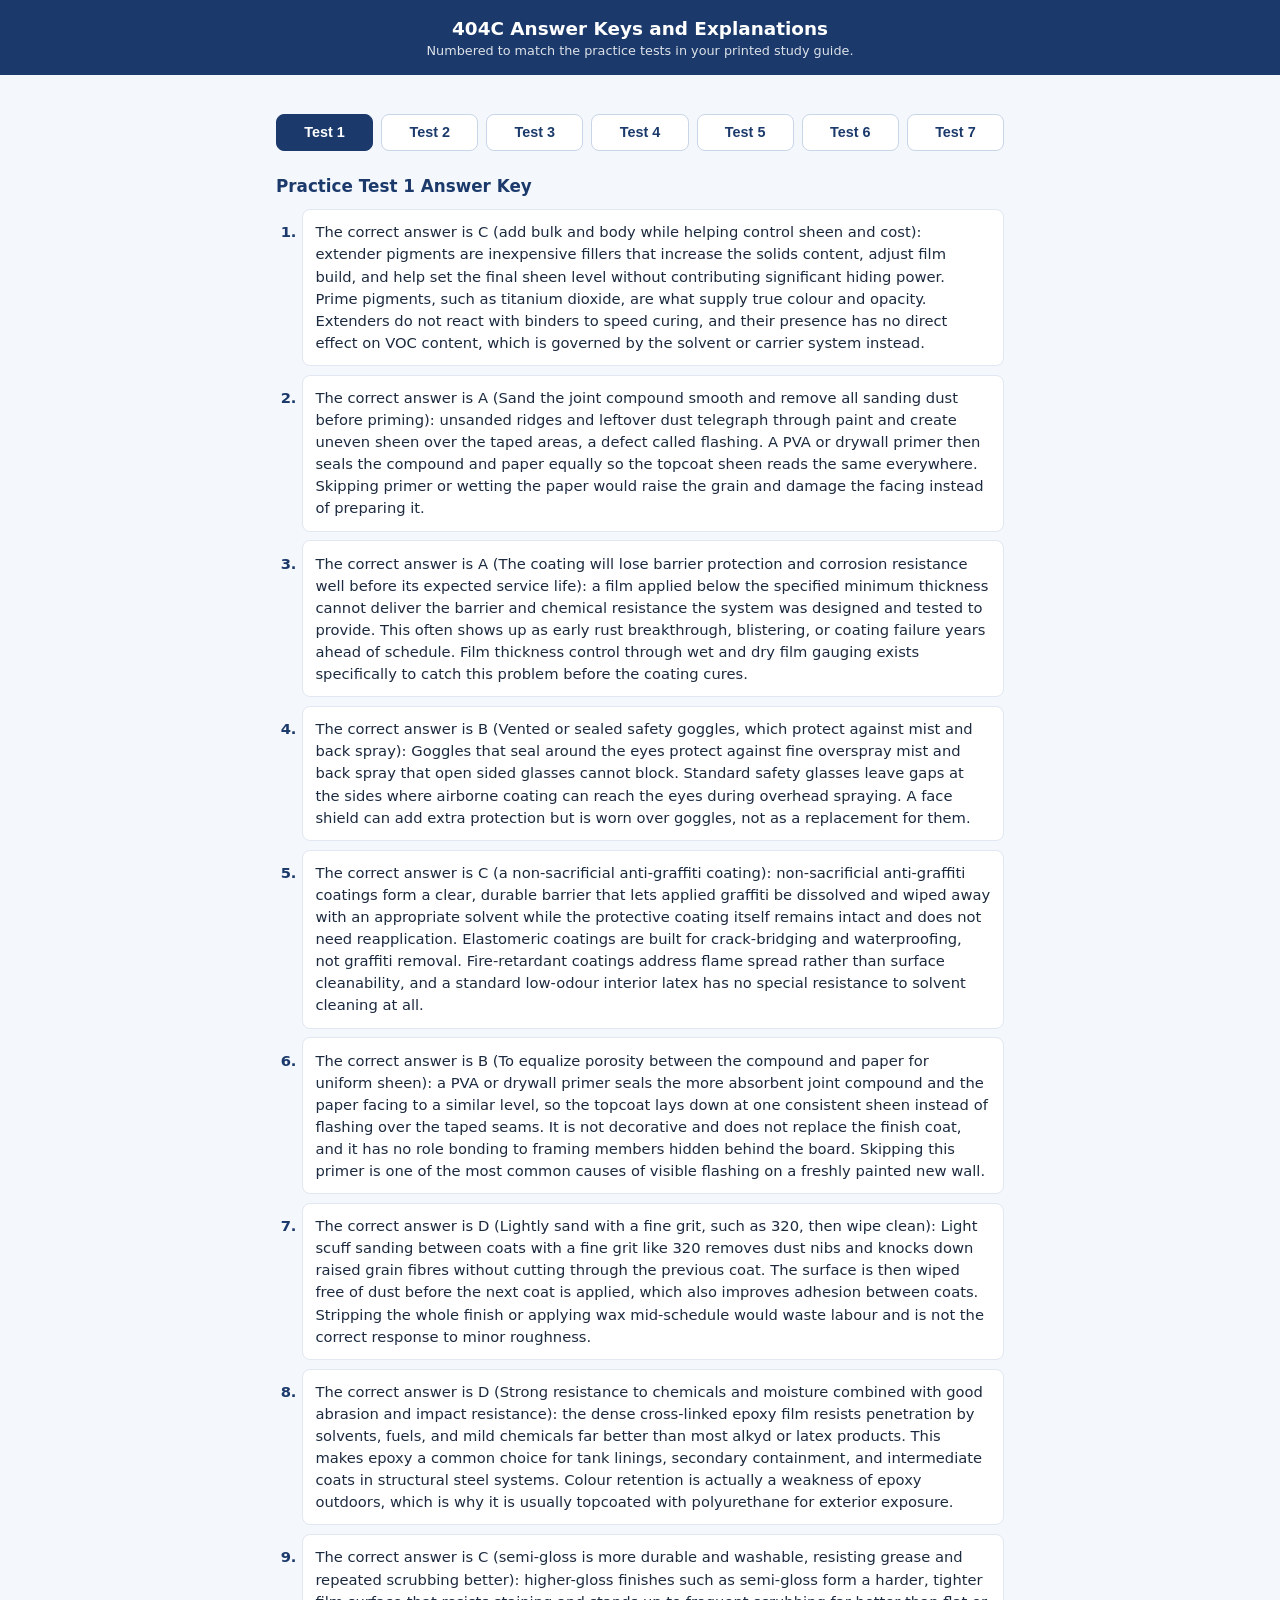
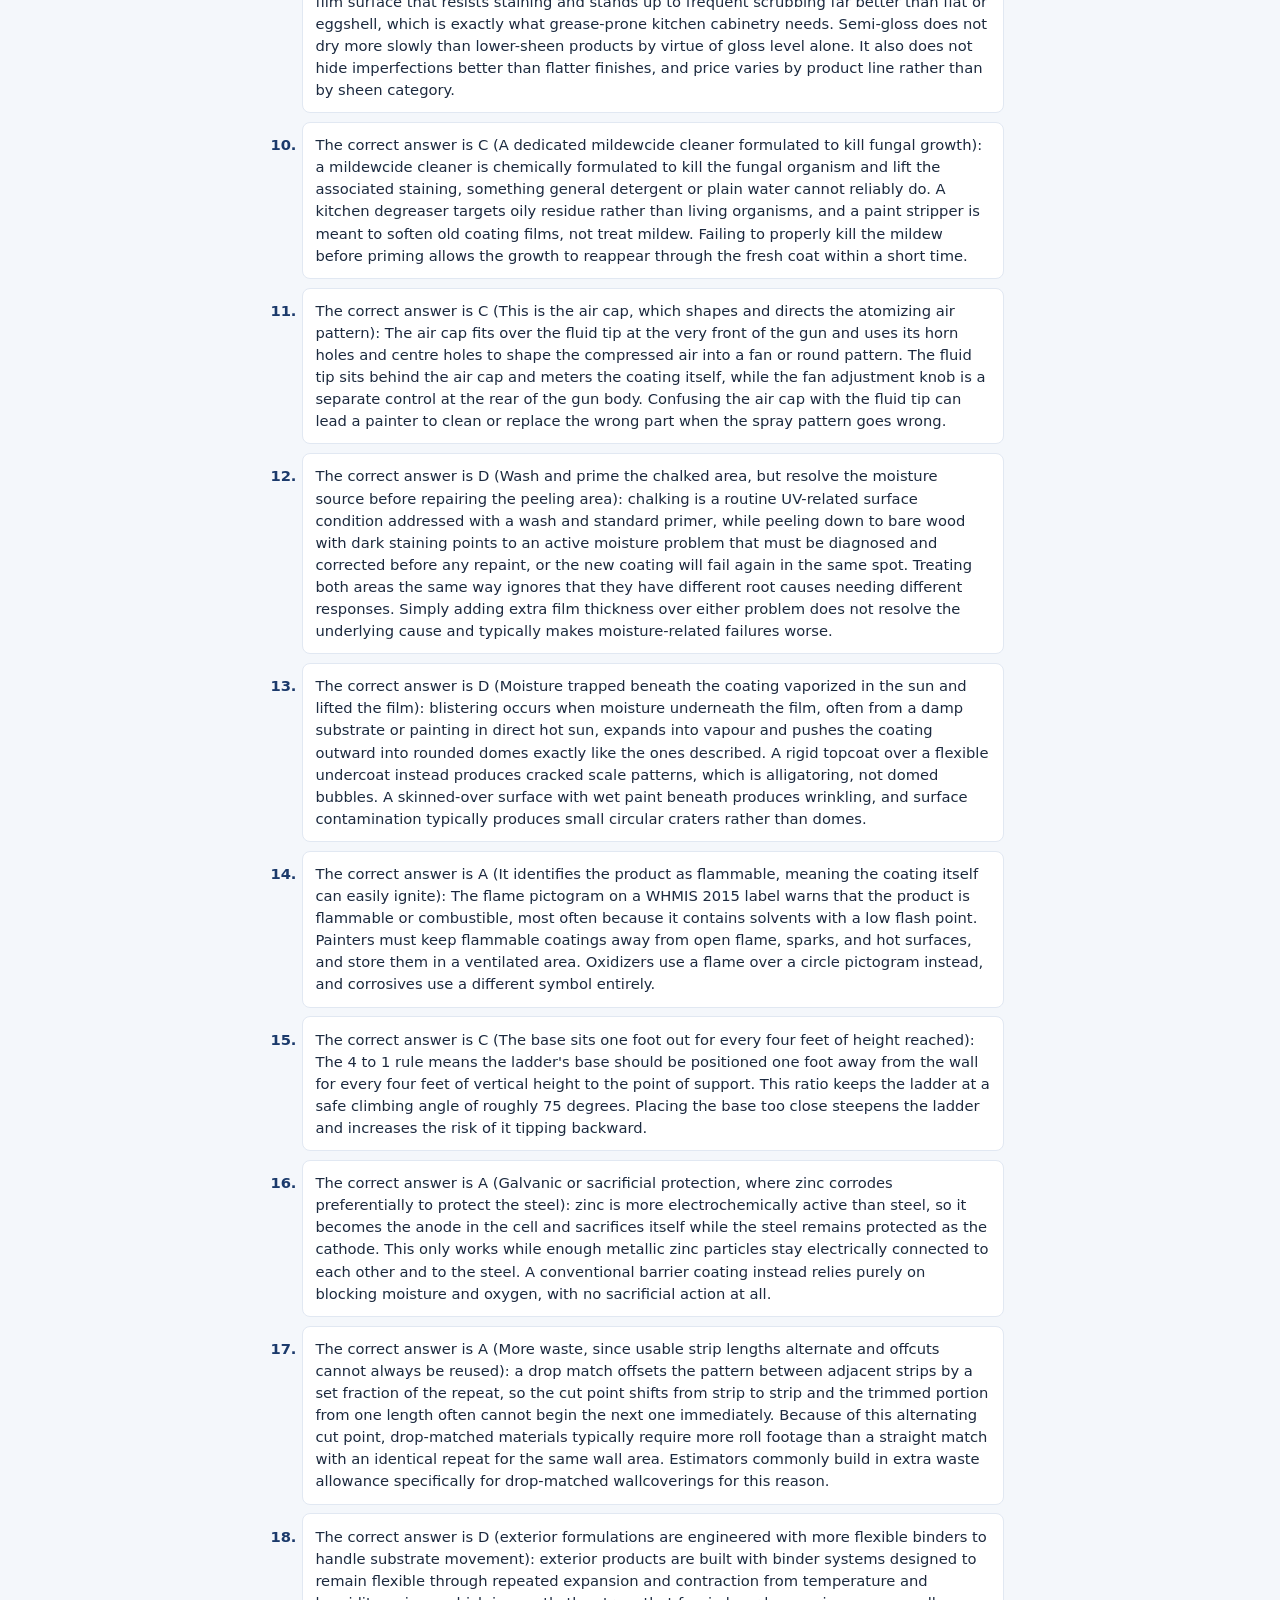
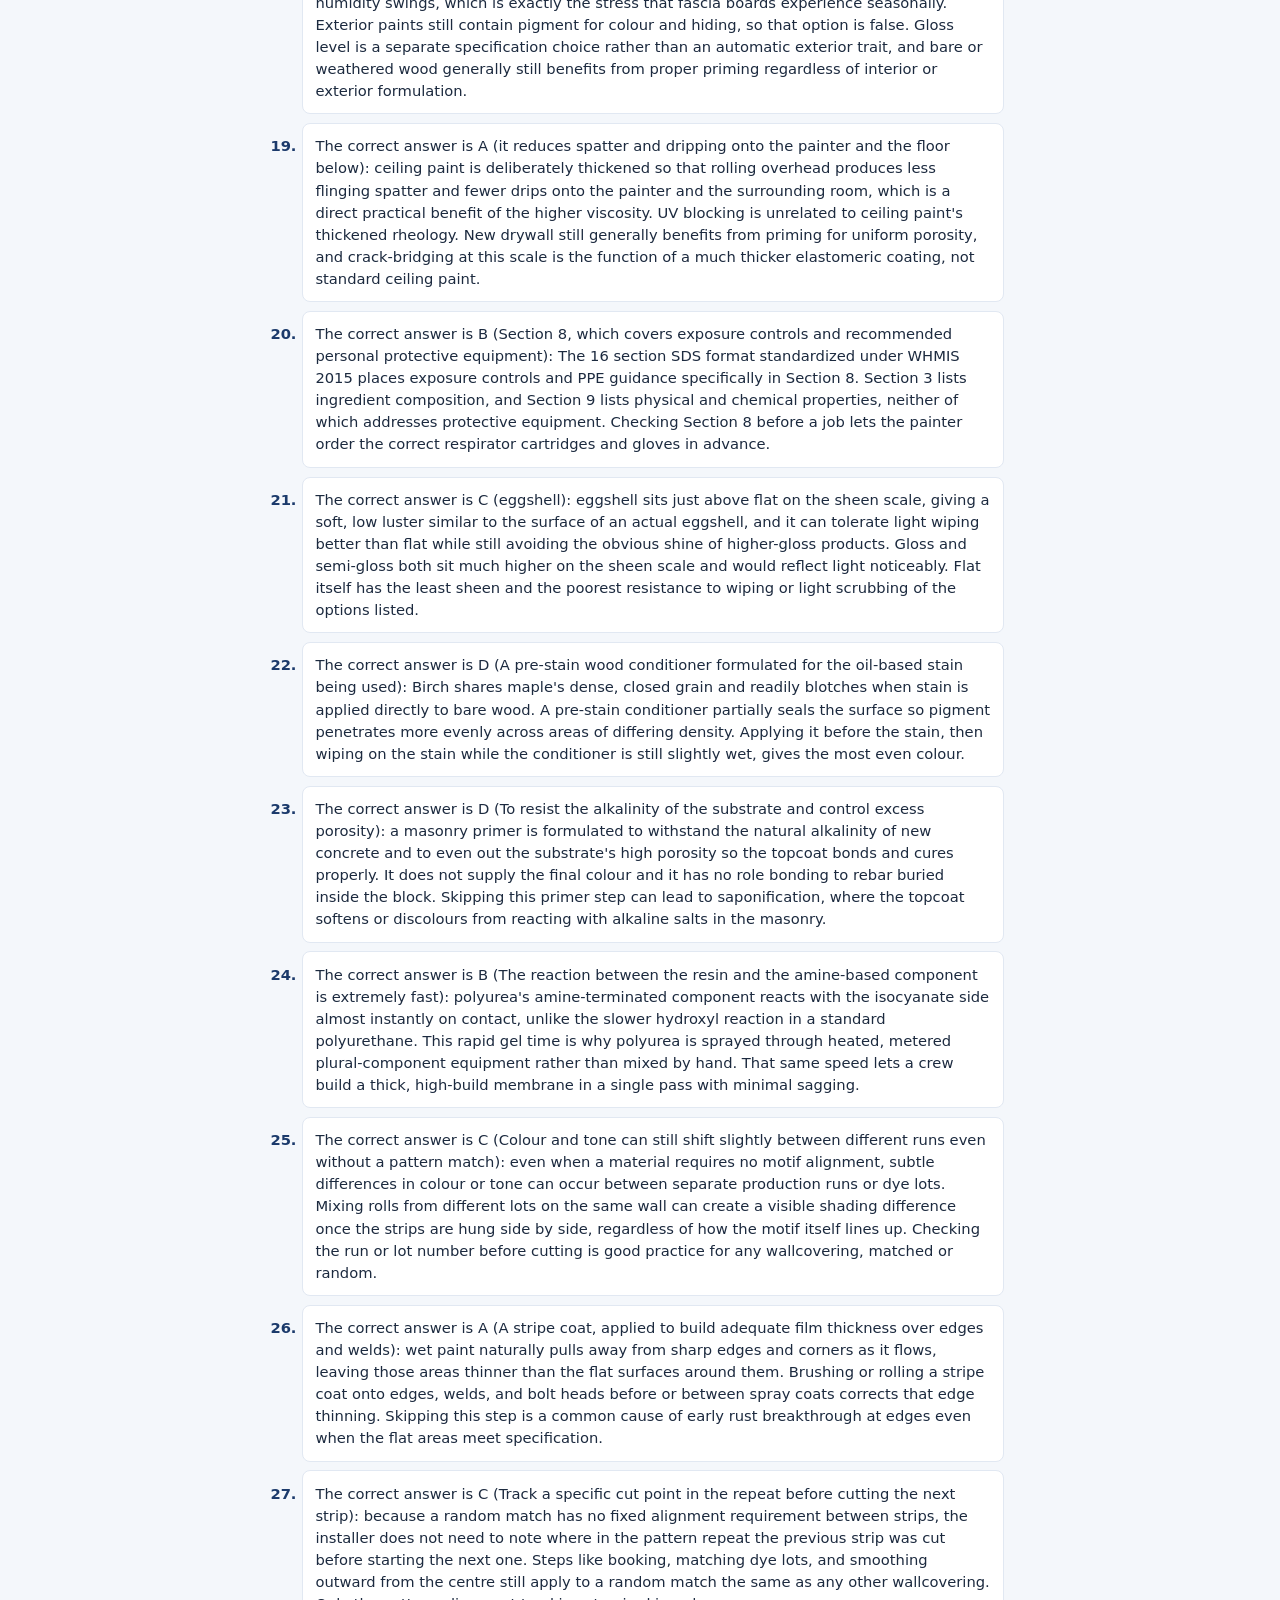
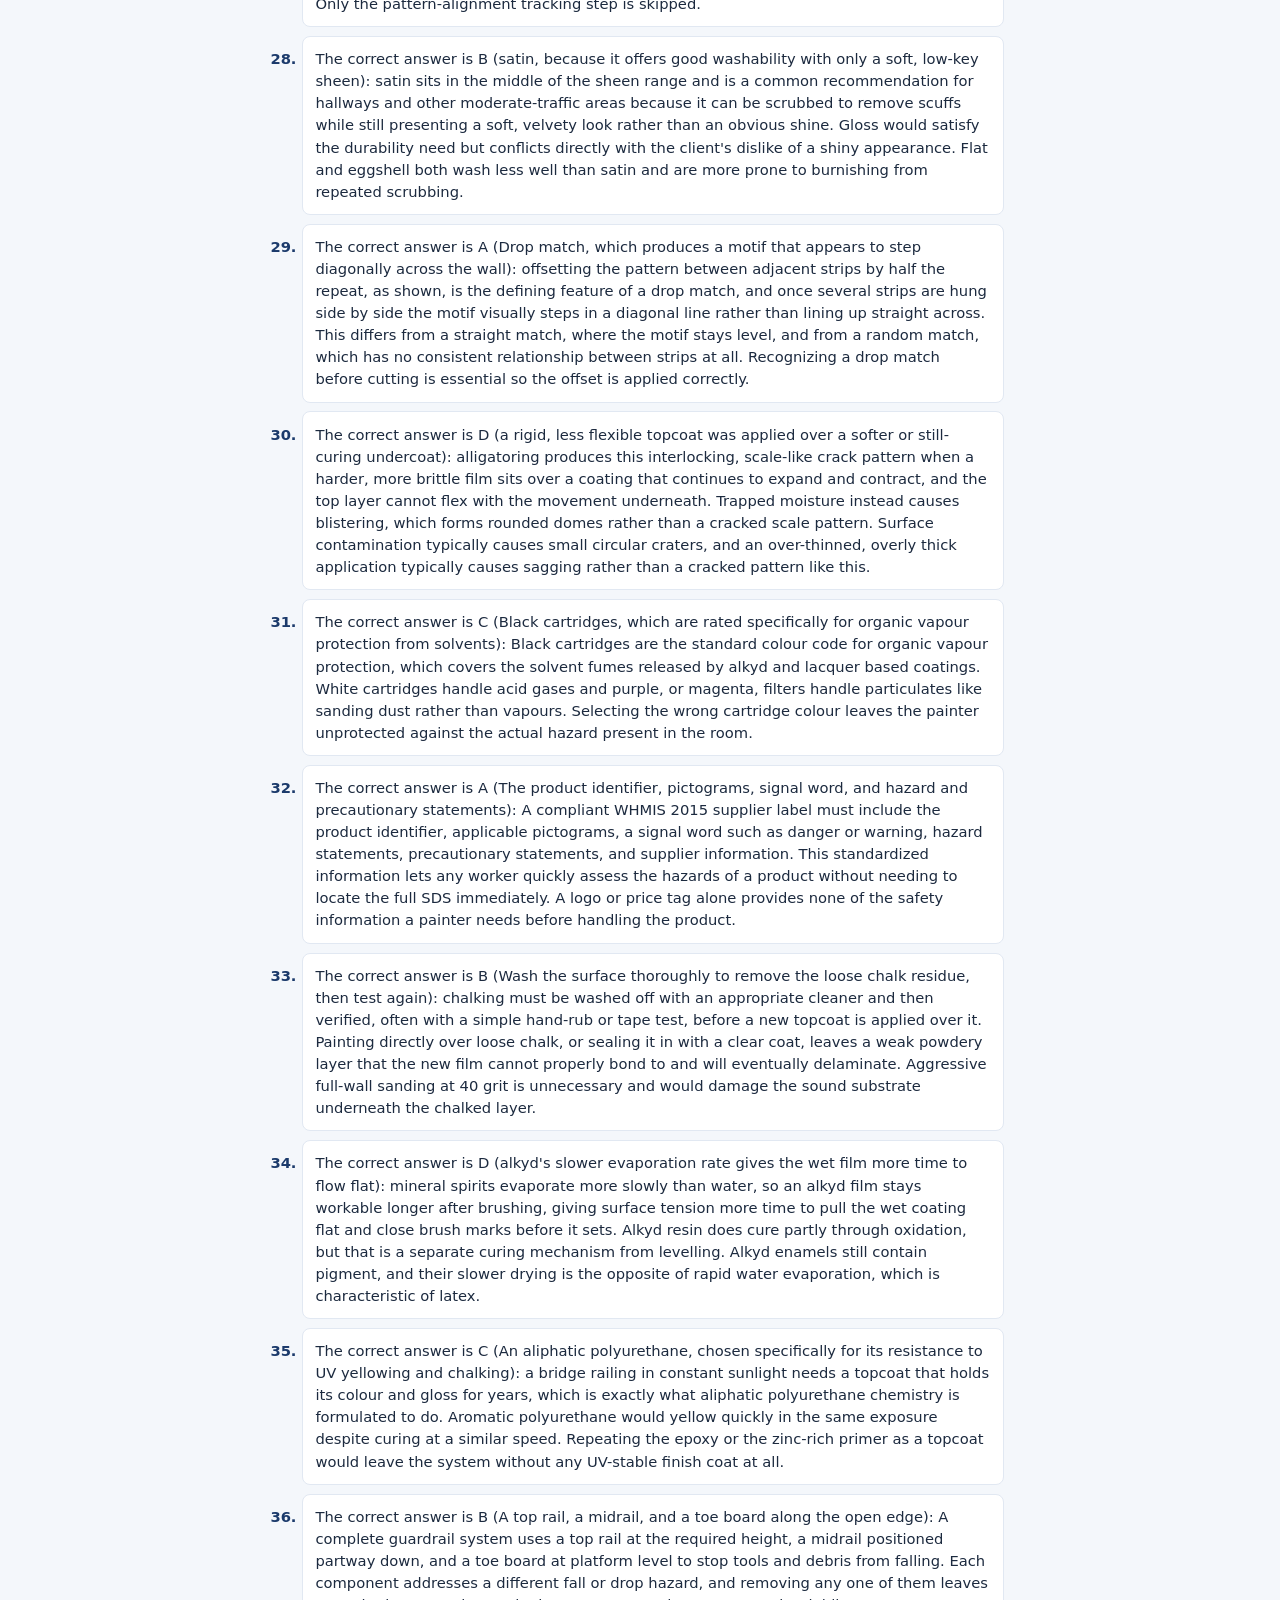
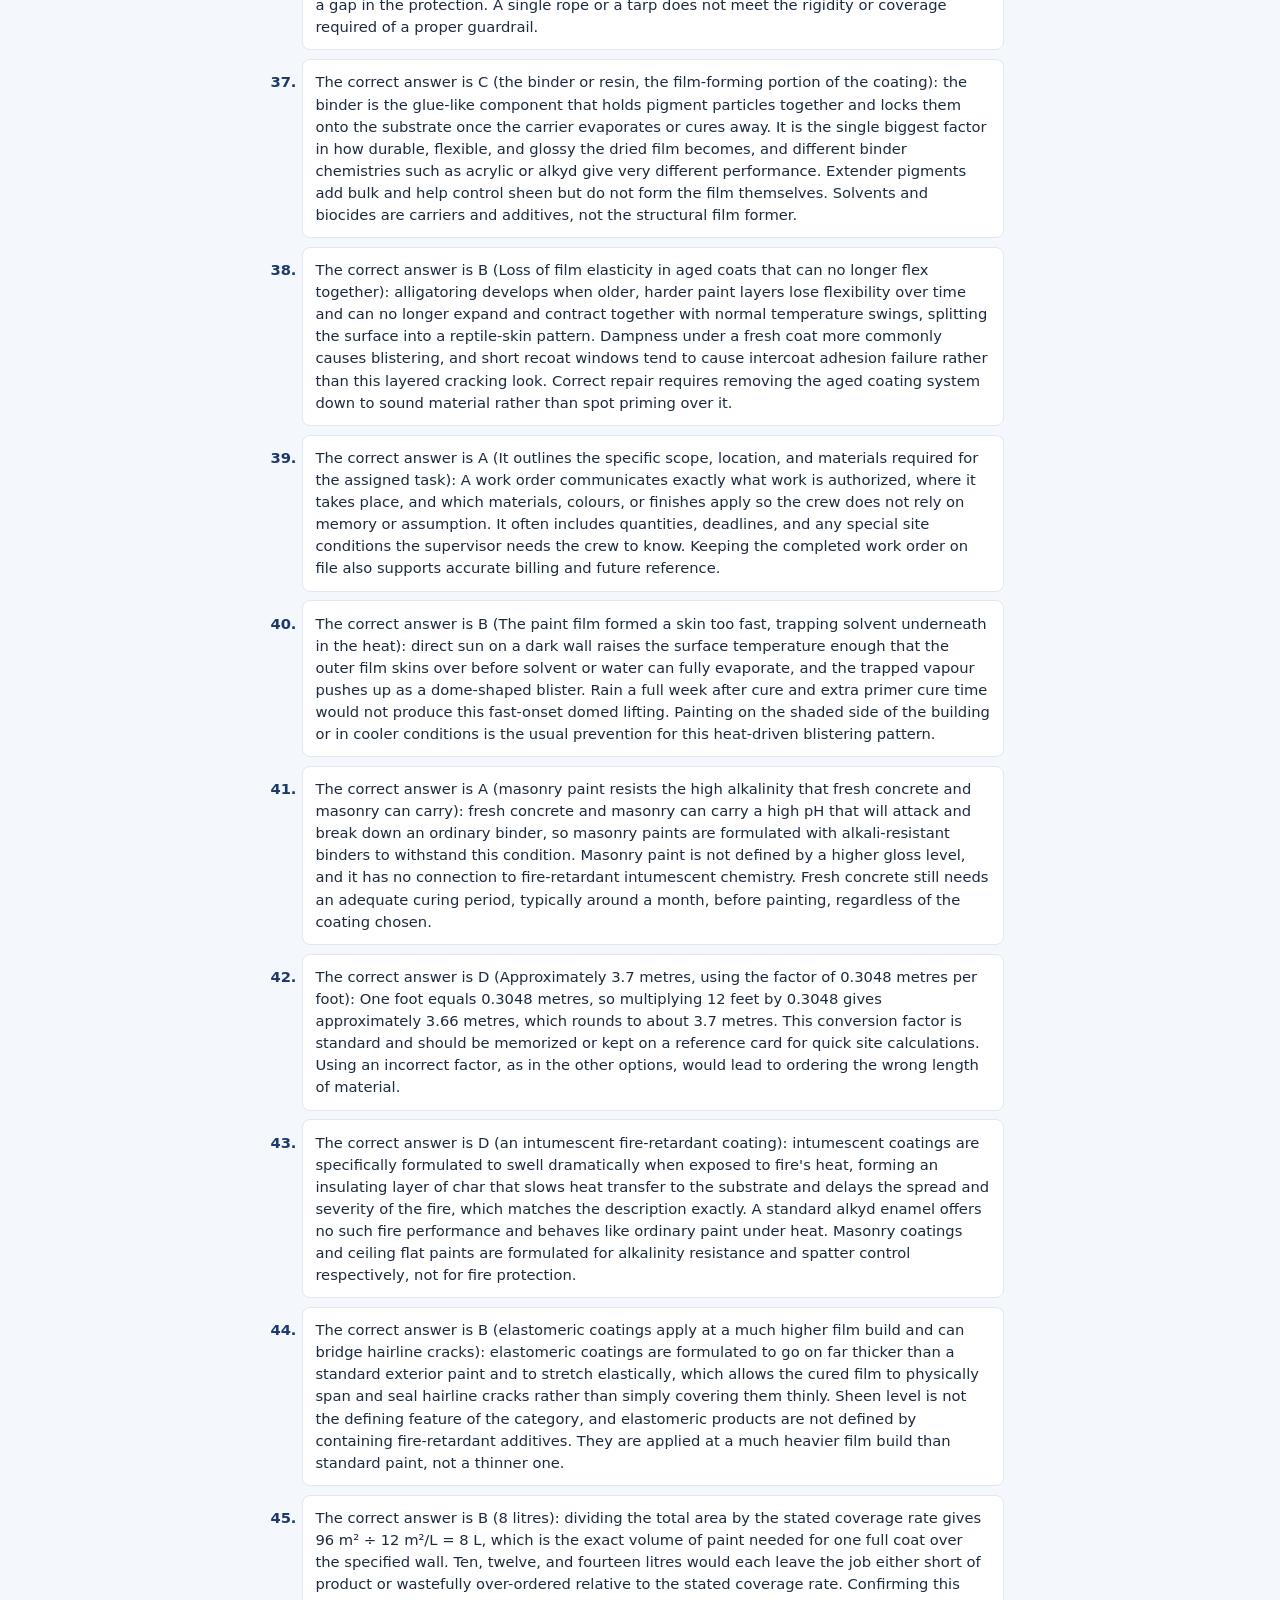
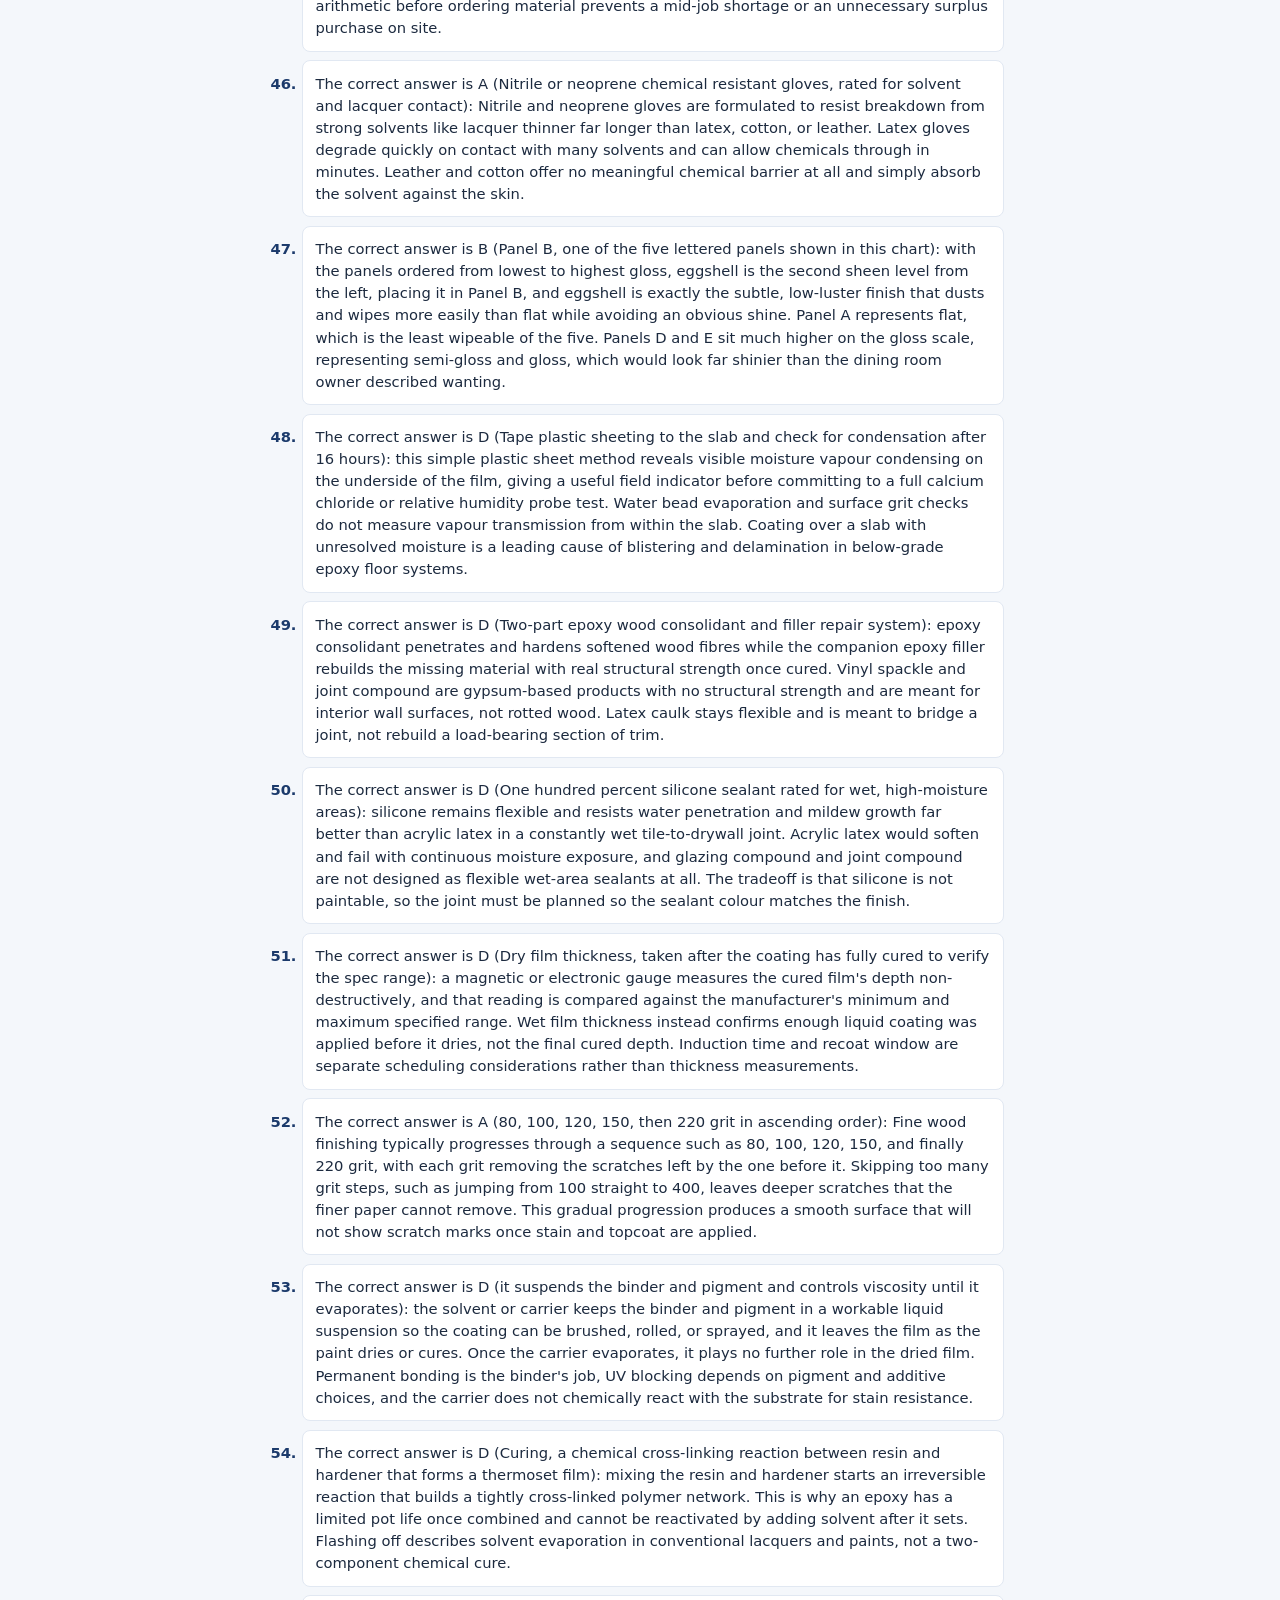
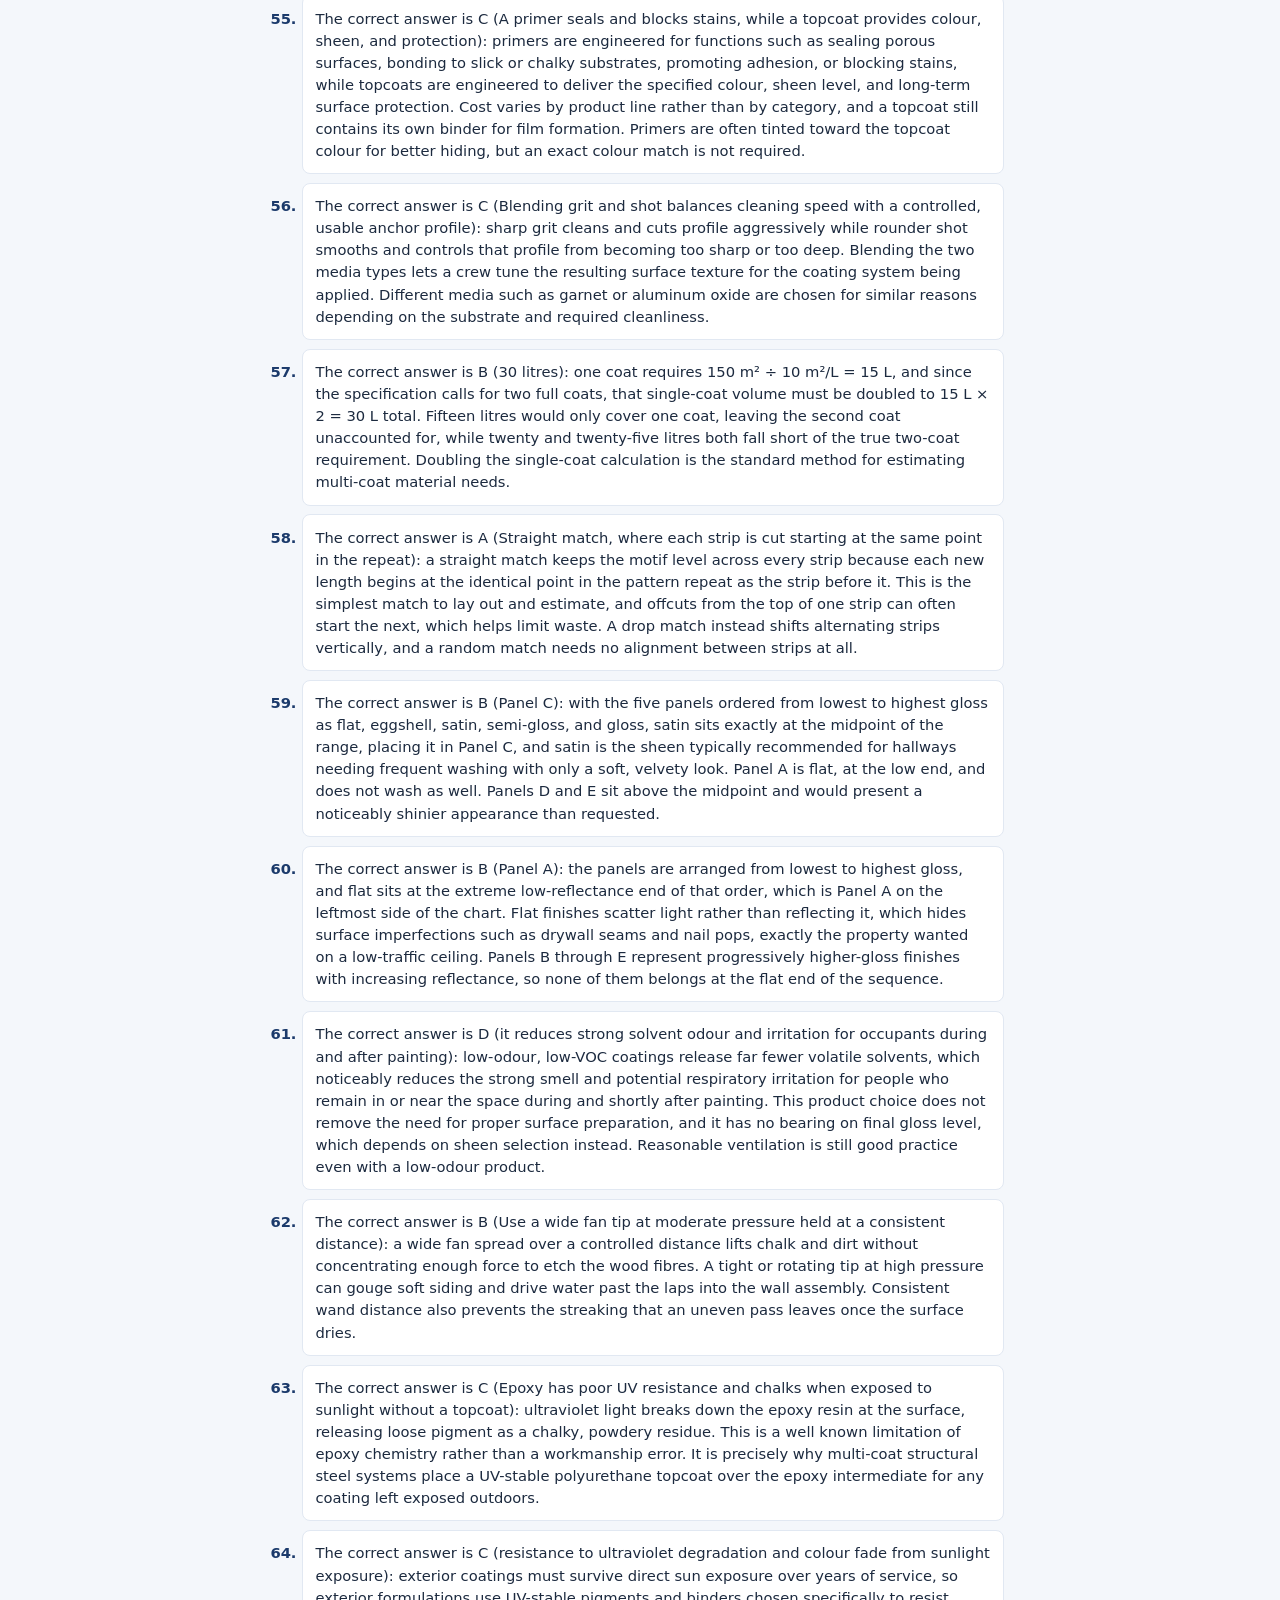
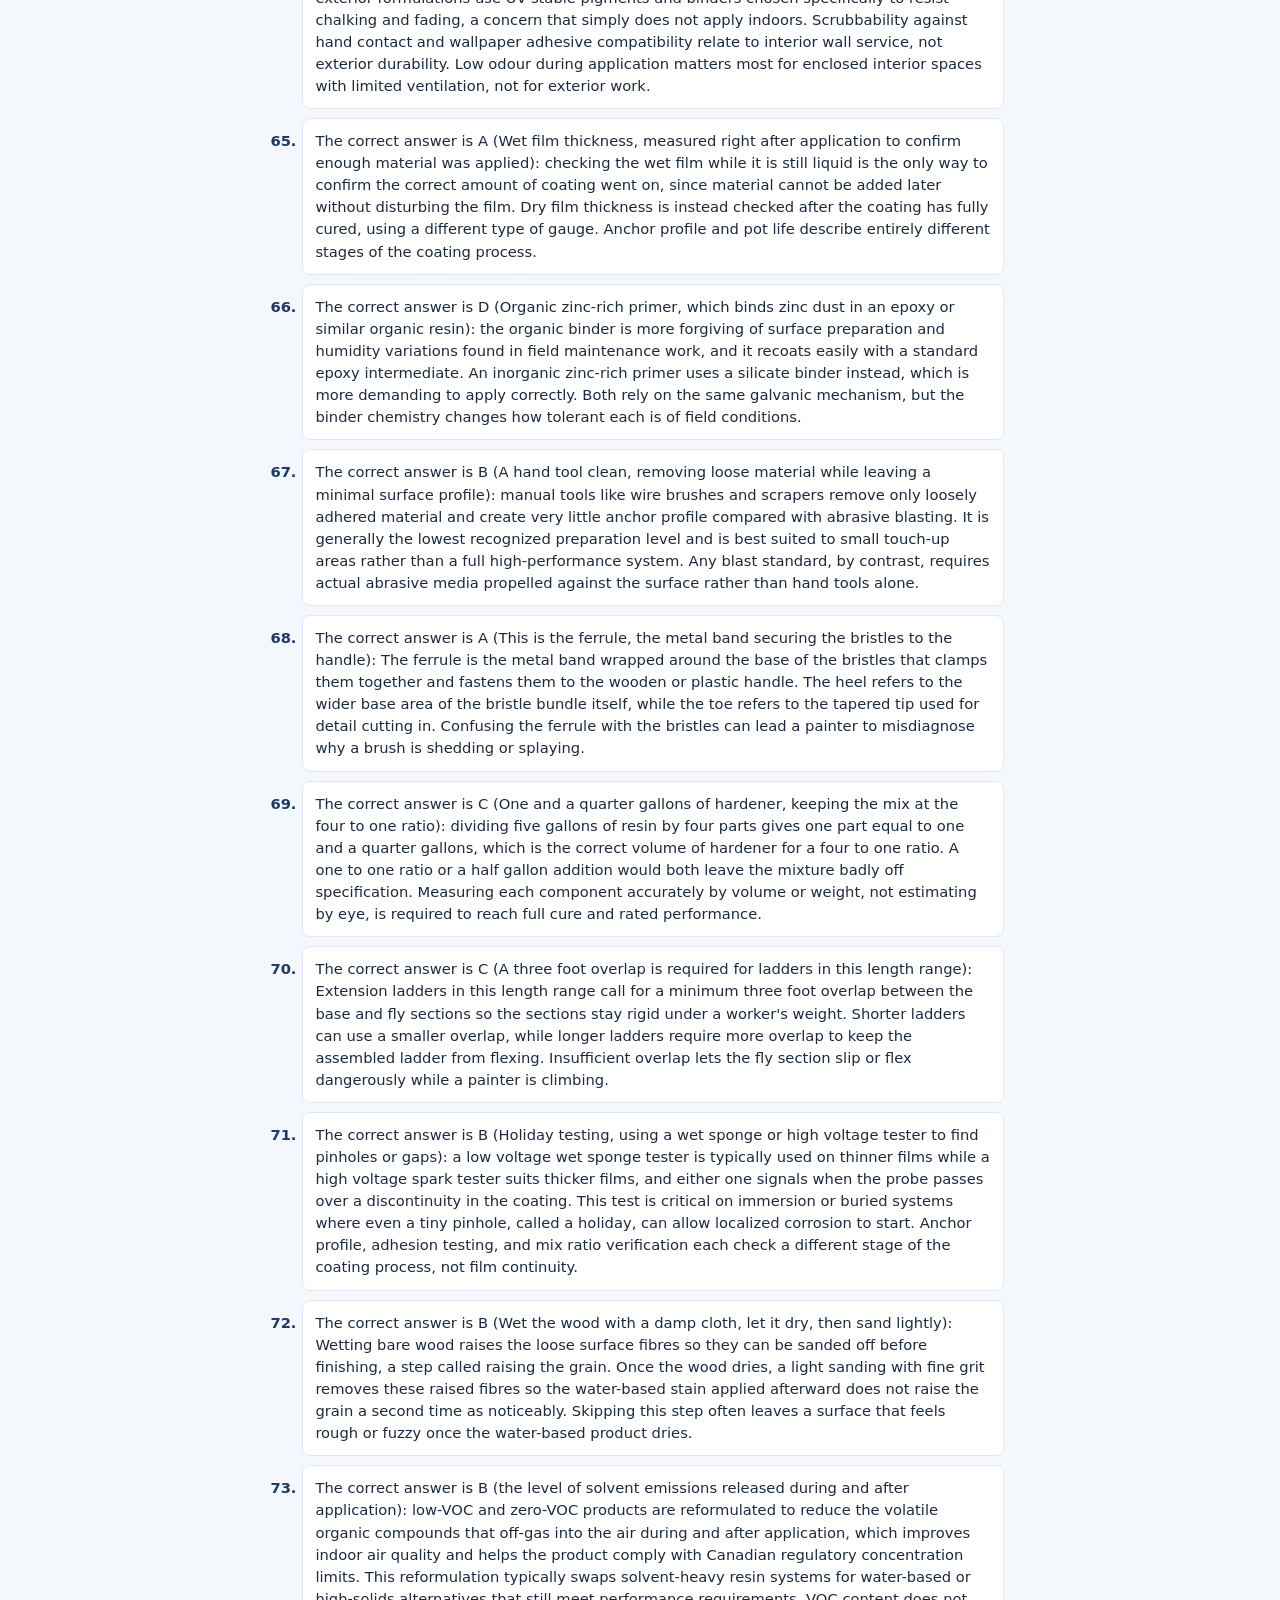
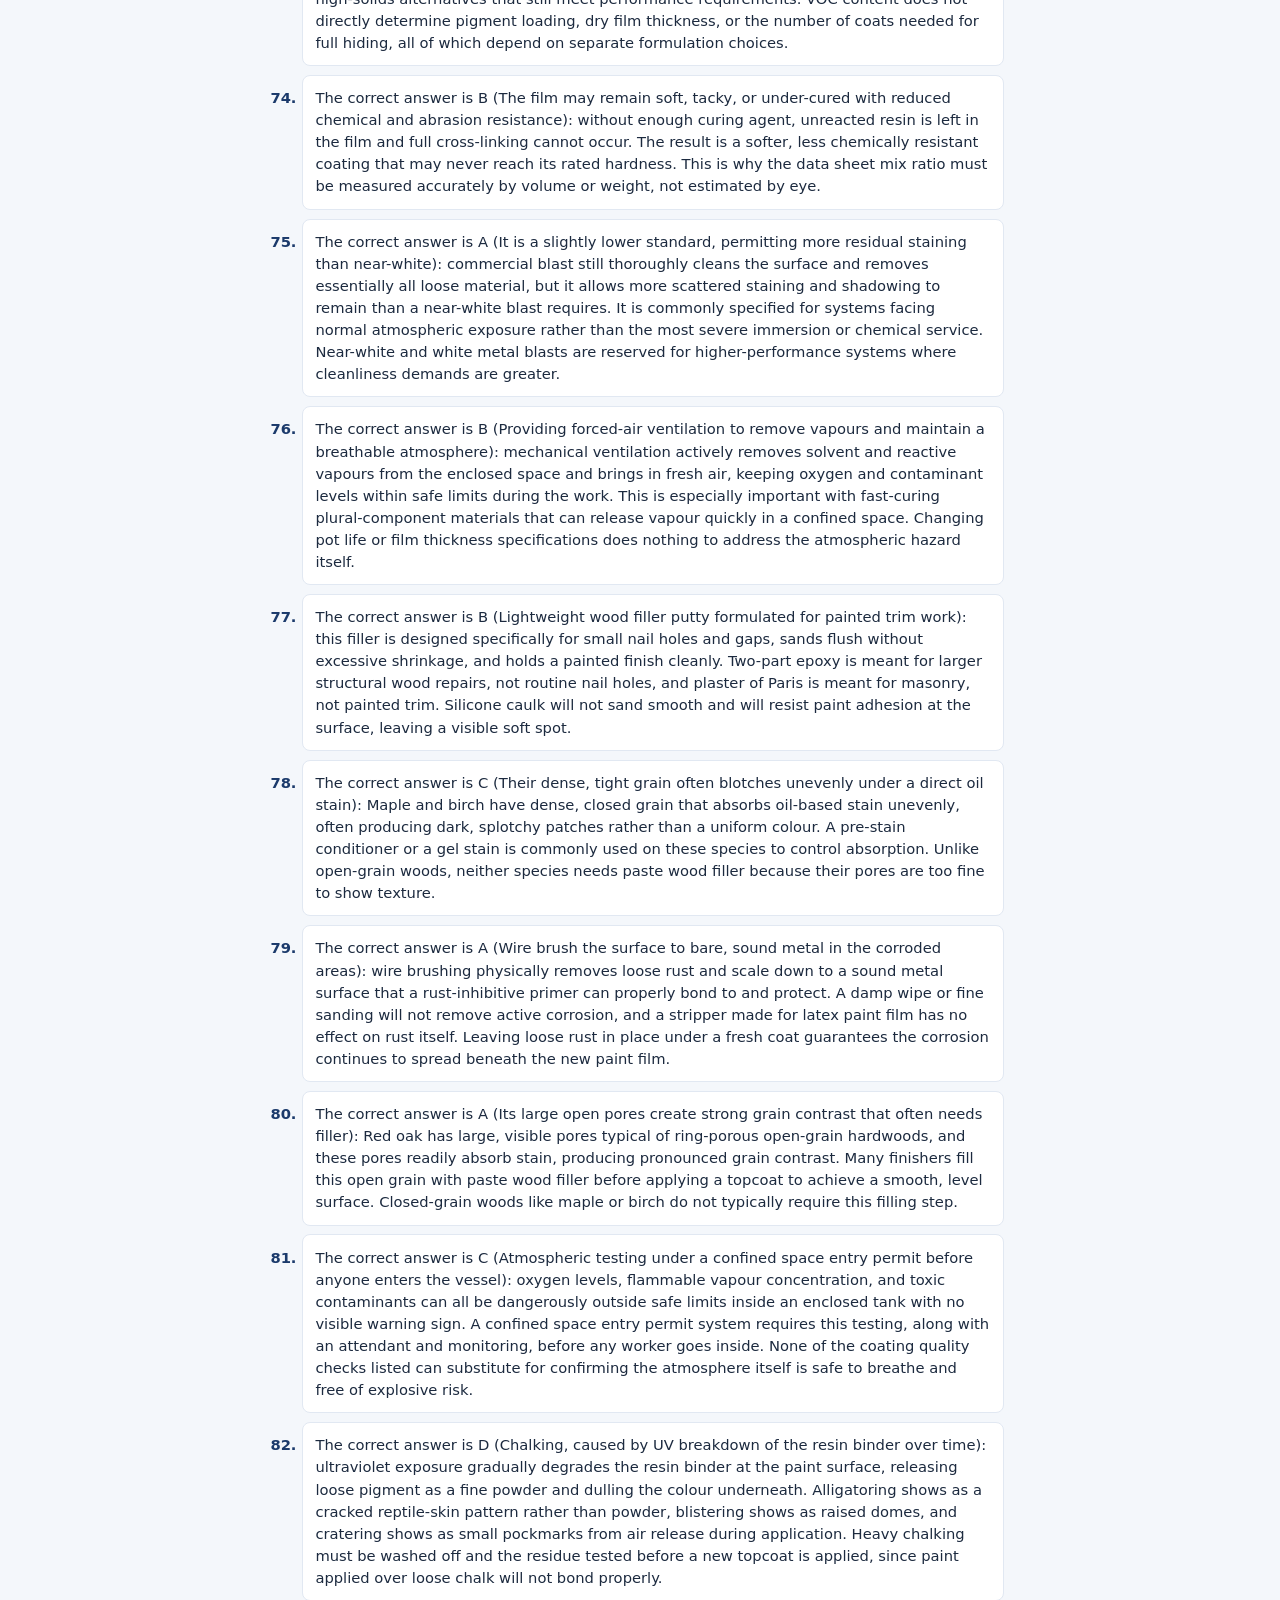
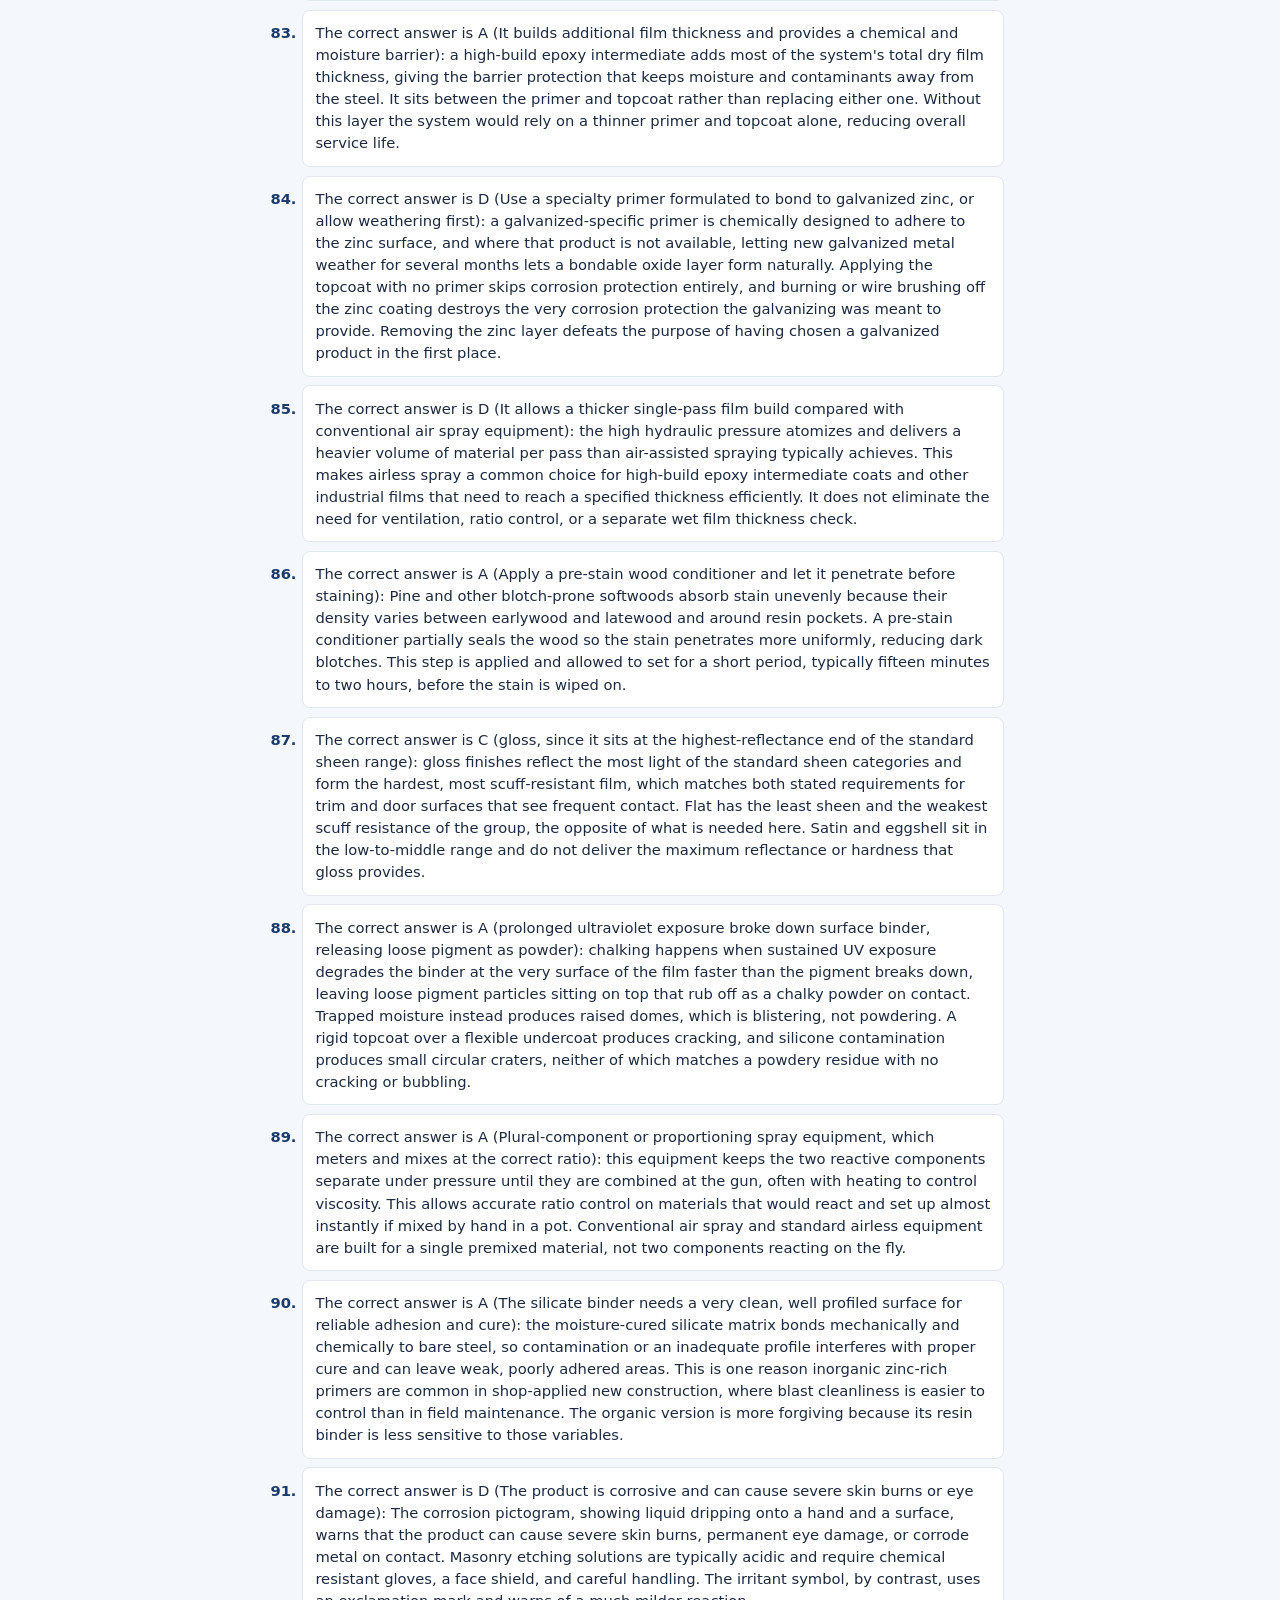
==== commit 79a8801f: "Deploy 404C exam" ====
--- a/answers.html
+++ b/answers.html
@@ -51,946 +51,946 @@
   <section class="test" id="test1">
     <h2>Practice Test 1 Answer Key</h2>
     <ol>
-      <li value="1">The correct answer is B (It identifies the product as flammable, meaning the coating itself can easily ignite): The flame pictogram on a WHMIS 2015 label warns that the product is flammable or combustible, most often because it contains solvents with a low flash point. Painters must keep flammable coatings away from open flame, sparks, and hot surfaces, and store them in a ventilated area. Oxidizers use a flame over a circle pictogram instead, and corrosives use a different symbol entirely.</li>
-      <li value="2">The correct answer is D (Section 8, which covers exposure controls and recommended personal protective equipment): The 16 section SDS format standardized under WHMIS 2015 places exposure controls and PPE guidance specifically in Section 8. Section 3 lists ingredient composition, and Section 9 lists physical and chemical properties, neither of which addresses protective equipment. Checking Section 8 before a job lets the painter order the correct respirator cartridges and gloves in advance.</li>
-      <li value="3">The correct answer is A (The product is corrosive and can cause severe skin burns or eye damage): The corrosion pictogram, showing liquid dripping onto a hand and a surface, warns that the product can cause severe skin burns, permanent eye damage, or corrode metal on contact. Masonry etching solutions are typically acidic and require chemical resistant gloves, a face shield, and careful handling. The irritant symbol, by contrast, uses an exclamation mark and warns of a much milder reaction.</li>
-      <li value="4">The correct answer is C (Black cartridges, which are rated specifically for organic vapour protection from solvents): Black cartridges are the standard colour code for organic vapour protection, which covers the solvent fumes released by alkyd and lacquer based coatings. White cartridges handle acid gases and purple, or magenta, filters handle particulates like sanding dust rather than vapours. Selecting the wrong cartridge colour leaves the painter unprotected against the actual hazard present in the room.</li>
-      <li value="5">The correct answer is B (Vented or sealed safety goggles, which protect against mist and back spray): Goggles that seal around the eyes protect against fine overspray mist and back spray that open sided glasses cannot block. Standard safety glasses leave gaps at the sides where airborne coating can reach the eyes during overhead spraying. A face shield can add extra protection but is worn over goggles, not as a replacement for them.</li>
-      <li value="6">The correct answer is A (The base sits one foot out for every four feet of height reached): The 4 to 1 rule means the ladder&#x27;s base should be positioned one foot away from the wall for every four feet of vertical height to the point of support. This ratio keeps the ladder at a safe climbing angle of roughly 75 degrees. Placing the base too close steepens the ladder and increases the risk of it tipping backward.</li>
-      <li value="7">The correct answer is A (The top rail must sit approximately 900 to 1100 millimetres above the platform surface.): Provincial occupational health and safety regulations generally require a guardrail top member between roughly 900 and 1100 millimetres above the working platform. A midrail is also required partway between the top rail and the toe board so no gap exceeds the permitted opening size. Guardrails this low would fail to stop a worker from falling over the top rail.</li>
-      <li value="8">The correct answer is C (This is the air cap, which shapes and directs the atomizing air pattern): The air cap fits over the fluid tip at the very front of the gun and uses its horn holes and centre holes to shape the compressed air into a fan or round pattern. The fluid tip sits behind the air cap and meters the coating itself, while the fan adjustment knob is a separate control at the rear of the gun body. Confusing the air cap with the fluid tip can lead a painter to clean or replace the wrong part when the spray pattern goes wrong.</li>
-      <li value="9">The correct answer is B (A three foot overlap is required for ladders in this length range): Extension ladders in this length range call for a minimum three foot overlap between the base and fly sections so the sections stay rigid under a worker&#x27;s weight. Shorter ladders can use a smaller overlap, while longer ladders require more overlap to keep the assembled ladder from flexing. Insufficient overlap lets the fly section slip or flex dangerously while a painter is climbing.</li>
-      <li value="10">The correct answer is D (Clean the brush with mineral spirits or paint thinner, then wash with soap and water): Oil based alkyd coatings require a solvent such as mineral spirits or paint thinner to dissolve the cured resin from the bristles before a final soap and water wash removes any remaining residue. Water alone will not break down an oil based film, and using acetone can damage natural bristles and the glue in the ferrule. Proper cleaning immediately after use keeps the brush flexible and extends its working life.</li>
-      <li value="11">The correct answer is A (A short nap of about 6 to 10 millimetres, suited to smooth or lightly textured surfaces): A short nap roller cover holds enough paint for even coverage while leaving a smooth, fine stipple appropriate for lightly textured drywall. Longer naps hold more material and are reserved for rough surfaces like block or stucco, where a short nap would not reach into the texture. Using too long a nap on a smooth wall wastes paint and leaves an unnecessarily heavy texture.</li>
-      <li value="12">The correct answer is C (Volatile Organic Compound, a chemical that evaporates and can affect air quality): VOC stands for volatile organic compound, referring to carbon based chemicals that evaporate readily at room temperature and contribute to smog and indoor air quality problems. Provincial and federal regulations set maximum VOC content limits in grams per litre for different coating categories to reduce these emissions. Choosing a compliant low VOC product is both a legal requirement and a health consideration for building occupants.</li>
-      <li value="13">The correct answer is D (Test the existing paint for lead content before disturbing it in any way): Homes built before the early 1990s, and especially before 1960, commonly contain lead based paint, so the surface should be tested before any sanding, scraping, or heat work disturbs it. Confirmed lead paint requires containment, specific respirator cartridges, and careful waste handling rather than standard preparation methods. Skipping this step risks releasing lead dust into the air and onto the surrounding property.</li>
-      <li value="14">The correct answer is B (Take the leftover materials to a licensed hazardous waste depot for disposal): Oil based coatings, solvents, and solvent soaked rags are classified as hazardous waste and must go to a licensed hazardous waste depot or an approved collection event rather than regular garbage. Pouring solvent into a drain contaminates the water system and is illegal in every province. Solvent soaked rags can also spontaneously combust if left in a pile, which is a further reason they need proper handling.</li>
-      <li value="15">The correct answer is A (Approximately 3.7 metres, using the factor of 0.3048 metres per foot): One foot equals 0.3048 metres, so multiplying 12 feet by 0.3048 gives approximately 3.66 metres, which rounds to about 3.7 metres. This conversion factor is standard and should be memorized or kept on a reference card for quick site calculations. Using an incorrect factor, as in the other options, would lead to ordering the wrong length of material.</li>
-      <li value="16">The correct answer is C (It outlines the specific scope, location, and materials required for the assigned task): A work order communicates exactly what work is authorized, where it takes place, and which materials, colours, or finishes apply so the crew does not rely on memory or assumption. It often includes quantities, deadlines, and any special site conditions the supervisor needs the crew to know. Keeping the completed work order on file also supports accurate billing and future reference.</li>
-      <li value="17">The correct answer is D (The product identifier, pictograms, signal word, and hazard and precautionary statements): A compliant WHMIS 2015 supplier label must include the product identifier, applicable pictograms, a signal word such as danger or warning, hazard statements, precautionary statements, and supplier information. This standardized information lets any worker quickly assess the hazards of a product without needing to locate the full SDS immediately. A logo or price tag alone provides none of the safety information a painter needs before handling the product.</li>
-      <li value="18">The correct answer is B (This is the ferrule, the metal band securing the bristles to the handle): The ferrule is the metal band wrapped around the base of the bristles that clamps them together and fastens them to the wooden or plastic handle. The heel refers to the wider base area of the bristle bundle itself, while the toe refers to the tapered tip used for detail cutting in. Confusing the ferrule with the bristles can lead a painter to misdiagnose why a brush is shedding or splaying.</li>
-      <li value="19">The correct answer is C (Nitrile or neoprene chemical resistant gloves, rated for solvent and lacquer contact): Nitrile and neoprene gloves are formulated to resist breakdown from strong solvents like lacquer thinner far longer than latex, cotton, or leather. Latex gloves degrade quickly on contact with many solvents and can allow chemicals through in minutes. Leather and cotton offer no meaningful chemical barrier at all and simply absorb the solvent against the skin.</li>
-      <li value="20">The correct answer is A (A top rail, a midrail, and a toe board along the open edge): A complete guardrail system uses a top rail at the required height, a midrail positioned partway down, and a toe board at platform level to stop tools and debris from falling. Each component addresses a different fall or drop hazard, and removing any one of them leaves a gap in the protection. A single rope or a tarp does not meet the rigidity or coverage required of a proper guardrail.</li>
-      <li value="21">The correct answer is D (Reverse the tip using its built in reversible feature, then trigger the gun to clear it): Most airless spray tips are reversible, allowing the painter to rotate the tip 180 degrees and trigger the gun briefly so the high pressure fluid flow clears the clog from the opposite direction. Poking a wire or nail into the precision machined orifice can permanently damage the tip and distort the spray pattern. Blowing by mouth is also unsafe, since dried coating and solvent residue should never be drawn near the face.</li>
-      <li value="22">The correct answer is A (Sand the joint compound smooth and remove all sanding dust before priming): unsanded ridges and leftover dust telegraph through paint and create uneven sheen over the taped areas, a defect called flashing. A PVA or drywall primer then seals the compound and paper equally so the topcoat sheen reads the same everywhere. Skipping primer or wetting the paper would raise the grain and damage the facing instead of preparing it.</li>
-      <li value="23">The correct answer is C (Use a wide fan tip at moderate pressure held at a consistent distance): a wide fan spread over a controlled distance lifts chalk and dirt without concentrating enough force to etch the wood fibres. A tight or rotating tip at high pressure can gouge soft siding and drive water past the laps into the wall assembly. Consistent wand distance also prevents the streaking that an uneven pass leaves once the surface dries.</li>
-      <li value="24">The correct answer is D (100 to 150 grit to feather the edge without deep scratching): this mid-range grit removes the sharp paint edge and blends it into the surrounding surface without leaving scratches deep enough to telegraph through the primer. Coarser grits below 80 are meant for stripping thick coatings, not fine feathering. Very fine grits above 320 are reserved for polishing a sealed film between finish coats, not for levelling a paint chip.</li>
-      <li value="25">The correct answer is D (Solvent-based wood filler designed to accept stain and clear finish): this filler is formulated to bond to bare wood, sand flush with the grain, and absorb stain at a rate closer to the surrounding wood than a gypsum-based product ever could. Drywall spackle and joint compound are designed for paper-faced gypsum board and will look chalky or blotchy under a clear stained finish. Using the wrong filler on stained wood is a common cause of a visible patch after topcoating.</li>
-      <li value="26">The correct answer is B (Loss of film elasticity in aged coats that can no longer flex together): alligatoring develops when older, harder paint layers lose flexibility over time and can no longer expand and contract together with normal temperature swings, splitting the surface into a reptile-skin pattern. Dampness under a fresh coat more commonly causes blistering, and short recoat windows tend to cause intercoat adhesion failure rather than this layered cracking look. Correct repair requires removing the aged coating system down to sound material rather than spot priming over it.</li>
-      <li value="27">The correct answer is C (Paintable acrylic latex caulk suited to interior trim joints): acrylic latex is designed for interior trim gaps with modest movement, dries quickly, and accepts a latex topcoat without the beading or rejection that silicone would cause. Pure silicone is not paintable and is meant for glazing or wet-area seams, while polyurethane and butyl are meant for structural or exterior below-grade joints with far more movement or moisture exposure. Choosing the wrong sealant chemistry can leave the caulk line visibly different from the surrounding painted trim.</li>
-      <li value="28">The correct answer is D (To equalize porosity between the compound and paper for uniform sheen): a PVA or drywall primer seals the more absorbent joint compound and the paper facing to a similar level, so the topcoat lays down at one consistent sheen instead of flashing over the taped seams. It is not decorative and does not replace the finish coat, and it has no role bonding to framing members hidden behind the board. Skipping this primer is one of the most common causes of visible flashing on a freshly painted new wall.</li>
-      <li value="29">The correct answer is C (Tape plastic sheeting to the slab and check for condensation after 16 hours): this simple plastic sheet method reveals visible moisture vapour condensing on the underside of the film, giving a useful field indicator before committing to a full calcium chloride or relative humidity probe test. Water bead evaporation and surface grit checks do not measure vapour transmission from within the slab. Coating over a slab with unresolved moisture is a leading cause of blistering and delamination in below-grade epoxy floor systems.</li>
-      <li value="30">The correct answer is B (Aged plaster is often more porous and can shed a fine dusty residue): older lime and gypsum plaster can chalk and become friable at the surface, so it needs a thorough wipe or wash to remove loose dust before a bonding primer is applied. Plaster is actually more rigid than drywall, not more flexible, and is more prone to hairline cracking. Not all older plaster contains asbestos, and modern acrylic primers bond well to sound, properly cleaned plaster.</li>
-      <li value="31">The correct answer is B (Use a phosphate-free TSP substitute cleaner formulated for degreasing): these substitute cleaners are designed to cut grease and grime as effectively as trisodium phosphate while meeting local restrictions on phosphate discharge. Plain water or a dry wipe will not break down cooking grease, and priming over an unremoved grease film almost always causes early adhesion failure. Rinsing thoroughly after any degreasing cleaner is still required so no residue is left to interfere with the primer.</li>
-      <li value="32">The correct answer is D (Wire brush the surface to bare, sound metal in the corroded areas): wire brushing physically removes loose rust and scale down to a sound metal surface that a rust-inhibitive primer can properly bond to and protect. A damp wipe or fine sanding will not remove active corrosion, and a stripper made for latex paint film has no effect on rust itself. Leaving loose rust in place under a fresh coat guarantees the corrosion continues to spread beneath the new paint film.</li>
-      <li value="33">The correct answer is C (The paint film formed a skin too fast, trapping solvent underneath in the heat): direct sun on a dark wall raises the surface temperature enough that the outer film skins over before solvent or water can fully evaporate, and the trapped vapour pushes up as a dome-shaped blister. Rain a full week after cure and extra primer cure time would not produce this fast-onset domed lifting. Painting on the shaded side of the building or in cooler conditions is the usual prevention for this heat-driven blistering pattern.</li>
-      <li value="34">The correct answer is D (Lightweight wood filler putty formulated for painted trim work): this filler is designed specifically for small nail holes and gaps, sands flush without excessive shrinkage, and holds a painted finish cleanly. Two-part epoxy is meant for larger structural wood repairs, not routine nail holes, and plaster of Paris is meant for masonry, not painted trim. Silicone caulk will not sand smooth and will resist paint adhesion at the surface, leaving a visible soft spot.</li>
-      <li value="35">The correct answer is C (One hundred percent silicone sealant rated for wet, high-moisture areas): silicone remains flexible and resists water penetration and mildew growth far better than acrylic latex in a constantly wet tile-to-drywall joint. Acrylic latex would soften and fail with continuous moisture exposure, and glazing compound and joint compound are not designed as flexible wet-area sealants at all. The tradeoff is that silicone is not paintable, so the joint must be planned so the sealant colour matches the finish.</li>
-      <li value="36">The correct answer is C (A stain-blocking primer formulated to seal in wood tannins): stain-blocking primers use a resin system that locks water-soluble extractives like tannins inside the wood so they cannot migrate through the topcoat and discolour the finish. A PVA primer is meant for gypsum board porosity, not tannin bleed, and using the topcoat alone as a self-primer offers no blocking resin at all. Rust-inhibitive primer is chemically unrelated and formulated for ferrous metal, not wood extractives.</li>
-      <li value="37">The correct answer is C (Dry brush or wash off the deposits.): efflorescence is a water-soluble salt that must be removed before priming, and painting over it without addressing the underlying moisture will just push more salt to the surface later. The painter should also confirm the moisture source driving the efflorescence has been resolved, since removing the visible salt alone will not stop it from returning. Priming directly over the deposits or adding extra topcoat film would trap the salt and lead to early blistering or peeling. Fine sanding at 400 grit is meant for polishing a finish coat, not for removing a mineral salt deposit from raw concrete.</li>
-      <li value="38">The correct answer is D (Chalking, caused by UV breakdown of the resin binder over time): ultraviolet exposure gradually degrades the resin binder at the paint surface, releasing loose pigment as a fine powder and dulling the colour underneath. Alligatoring shows as a cracked reptile-skin pattern rather than powder, blistering shows as raised domes, and cratering shows as small pockmarks from air release during application. Heavy chalking must be washed off and the residue tested before a new topcoat is applied, since paint applied over loose chalk will not bond properly.</li>
-      <li value="39">The correct answer is B (Treat the mildew with an appropriate cleaner, then rinse thoroughly and let dry): a proper mildewcide wash kills the organism and lifts the residue so it cannot regrow beneath the new paint film, and the surface must be rinsed and fully dried before priming. Dry sanding mildew can spread spores into the air rather than removing them, and priming or caulking directly over active growth just seals the organism in place under the new coating. Mildew that reappears through fresh paint within weeks is a common sign this step was skipped.</li>
-      <li value="40">The correct answer is A (Sustained moisture intrusion behind the film from a failed vapour barrier): when moisture repeatedly moves through wood from behind, it breaks the bond between the paint film and the substrate over time, and the film eventually releases in long, continuous strips rather than small flakes. A slightly thicker even film or dark tint colour would not by themselves cause this total loss of adhesion. Repairing peeling caused by moisture requires finding and correcting the moisture source, not just scraping and repainting the visible symptom.</li>
-      <li value="41">The correct answer is C (Progress through a medium grit around 100 to 150 to smooth the scratches): moving to a medium grit removes the deep scratch pattern left by the aggressive stripping grit and leaves a surface fine enough for primer to lay down evenly. Priming directly over 60 grit scratches, or jumping straight to a very fine 400 grit, both skip the intermediate levelling step the wood actually needs. Going coarser instead of finer would only deepen the visible scratch pattern further.</li>
-      <li value="42">The correct answer is D (Two-part epoxy wood consolidant and filler repair system): epoxy consolidant penetrates and hardens softened wood fibres while the companion epoxy filler rebuilds the missing material with real structural strength once cured. Vinyl spackle and joint compound are gypsum-based products with no structural strength and are meant for interior wall surfaces, not rotted wood. Latex caulk stays flexible and is meant to bridge a joint, not rebuild a load-bearing section of trim.</li>
-      <li value="43">The correct answer is A (Polyurethane sealant rated for high-movement structural building joints): polyurethane sealants are engineered with the elasticity and adhesion needed to accommodate significant thermal expansion and contraction in concrete panel joints without cracking. Acrylic latex is rated for far smaller interior movement and would split under this degree of cycling. Joint compound has no flexibility at all, and butyl glazing compound is intended for smaller wood sash applications, not wide structural expansion joints.</li>
-      <li value="44">The correct answer is A (To resist the alkalinity of the substrate and control excess porosity): a masonry primer is formulated to withstand the natural alkalinity of new concrete and to even out the substrate&#x27;s high porosity so the topcoat bonds and cures properly. It does not supply the final colour and it has no role bonding to rebar buried inside the block. Skipping this primer step can lead to saponification, where the topcoat softens or discolours from reacting with alkaline salts in the masonry.</li>
-      <li value="45">The correct answer is B (Use a specialty primer formulated to bond to galvanized zinc, or allow weathering first): a galvanized-specific primer is chemically designed to adhere to the zinc surface, and where that product is not available, letting new galvanized metal weather for several months lets a bondable oxide layer form naturally. Applying the topcoat with no primer skips corrosion protection entirely, and burning or wire brushing off the zinc coating destroys the very corrosion protection the galvanizing was meant to provide. Removing the zinc layer defeats the purpose of having chosen a galvanized product in the first place.</li>
-      <li value="46">The correct answer is B (The wood contains excess moisture despite a dry surface appearance): a pin-type meter measures moisture content within the wood itself, not just the surface, so a high reading reveals trapped internal moisture even when the outer surface looks and feels dry. Coating over wood at excess moisture content is a leading cause of later blistering and peeling as the trapped moisture tries to escape. The correct response is to identify and resolve the moisture source and let the wood dry to an acceptable range before coating, not to assume the meter is wrong.</li>
-      <li value="47">The correct answer is B (Wash the surface thoroughly to remove the loose chalk residue, then test again): chalking must be washed off with an appropriate cleaner and then verified, often with a simple hand-rub or tape test, before a new topcoat is applied over it. Painting directly over loose chalk, or sealing it in with a clear coat, leaves a weak powdery layer that the new film cannot properly bond to and will eventually delaminate. Aggressive full-wall sanding at 40 grit is unnecessary and would damage the sound substrate underneath the chalked layer.</li>
-      <li value="48">The correct answer is A (A dedicated mildewcide cleaner formulated to kill fungal growth): a mildewcide cleaner is chemically formulated to kill the fungal organism and lift the associated staining, something general detergent or plain water cannot reliably do. A kitchen degreaser targets oily residue rather than living organisms, and a paint stripper is meant to soften old coating films, not treat mildew. Failing to properly kill the mildew before priming allows the growth to reappear through the fresh coat within a short time.</li>
-      <li value="49">The correct answer is B (Keep the scraper blade sharp and pull it at a low, controlled angle): a sharp blade held at a shallow, controlled angle lifts loose paint cleanly with far less risk of digging into the sound wood underneath than a dull blade pushed steeply. A steep, forceful push tends to gouge the substrate, and scraping in random directions makes consistent control much harder to maintain. A heat gun can soften stubborn material but is normally used together with, not instead of, careful scraper technique.</li>
-      <li value="50">The correct answer is A (Lightweight vinyl spackle designed for small drywall repairs): vinyl spackle is formulated specifically for small drywall imperfections like nail pops and hairline cracks, sands smooth easily, and bonds well under a standard latex primer. Epoxy filler is meant for structural wood damage, not thin drywall repairs, and plaster of Paris is a masonry-oriented product not designed for this kind of interior patch. Wood filler is formulated to accept stain on bare wood and is the wrong chemistry entirely for gypsum board.</li>
-      <li value="51">The correct answer is C (Wash and prime the chalked area, but resolve the moisture source before repairing the peeling area): chalking is a routine UV-related surface condition addressed with a wash and standard primer, while peeling down to bare wood with dark staining points to an active moisture problem that must be diagnosed and corrected before any repaint, or the new coating will fail again in the same spot. Treating both areas the same way ignores that they have different root causes needing different responses. Simply adding extra film thickness over either problem does not resolve the underlying cause and typically makes moisture-related failures worse.</li>
-      <li value="52">The correct answer is B (the binder or resin, the film-forming portion of the coating): the binder is the glue-like component that holds pigment particles together and locks them onto the substrate once the carrier evaporates or cures away. It is the single biggest factor in how durable, flexible, and glossy the dried film becomes, and different binder chemistries such as acrylic or alkyd give very different performance. Extender pigments add bulk and help control sheen but do not form the film themselves. Solvents and biocides are carriers and additives, not the structural film former.</li>
-      <li value="53">The correct answer is D (add bulk and body while helping control sheen and cost): extender pigments are inexpensive fillers that increase the solids content, adjust film build, and help set the final sheen level without contributing significant hiding power. Prime pigments, such as titanium dioxide, are what supply true colour and opacity. Extenders do not react with binders to speed curing, and their presence has no direct effect on VOC content, which is governed by the solvent or carrier system instead.</li>
-      <li value="54">The correct answer is A (it suspends the binder and pigment and controls viscosity until it evaporates): the solvent or carrier keeps the binder and pigment in a workable liquid suspension so the coating can be brushed, rolled, or sprayed, and it leaves the film as the paint dries or cures. Once the carrier evaporates, it plays no further role in the dried film. Permanent bonding is the binder&#x27;s job, UV blocking depends on pigment and additive choices, and the carrier does not chemically react with the substrate for stain resistance.</li>
-      <li value="55">The correct answer is C (to inhibit the growth of mould and mildew on the cured film): a mildewcide is a biocide additive that suppresses fungal growth on the surface of the dried coating, which matters most in humid, shaded, or poorly ventilated exterior locations where organic growth is common. It does not improve abrasion resistance, which comes mainly from binder chemistry and sheen level. It also does not affect levelling or freeze resistance, which are controlled by separate flow additives and formulation adjustments.</li>
-      <li value="56">The correct answer is C (acrylic latex generally allows more moisture vapour to pass through the film): acrylic latex films are typically more breathable, letting trapped moisture vapour escape from behind the coating, which reduces the risk of blistering on damp substrates such as stucco or masonry. Alkyd films tend to be less permeable once fully cured, which is one reason they are more prone to moisture-driven blistering on damp surfaces. The two binder families are not equally permeable, and acrylic latex is not fully vapour-impermeable.</li>
-      <li value="57">The correct answer is A (a rigid, less flexible topcoat was applied over a softer or still-curing undercoat): alligatoring produces this interlocking, scale-like crack pattern when a harder, more brittle film sits over a coating that continues to expand and contract, and the top layer cannot flex with the movement underneath. Trapped moisture instead causes blistering, which forms rounded domes rather than a cracked scale pattern. Surface contamination typically causes small circular craters, and an over-thinned, overly thick application typically causes sagging rather than a cracked pattern like this.</li>
-      <li value="58">The correct answer is D (alkyd&#x27;s slower evaporation rate gives the wet film more time to flow flat): mineral spirits evaporate more slowly than water, so an alkyd film stays workable longer after brushing, giving surface tension more time to pull the wet coating flat and close brush marks before it sets. Alkyd resin does cure partly through oxidation, but that is a separate curing mechanism from levelling. Alkyd enamels still contain pigment, and their slower drying is the opposite of rapid water evaporation, which is characteristic of latex.</li>
-      <li value="59">The correct answer is B (a stain-blocking primer, to seal the residue so it cannot bleed through): a stain-blocking primer forms a barrier over water stains, smoke marks, or tannin bleed so the discolouration cannot migrate up into the finish coat, which is exactly the situation described. An elastomeric coating is meant for crack-bridging on exterior masonry, not interior stain sealing. Drywall has no meaningful alkalinity to neutralize, and simply applying more of the finish paint will not stop a water stain from bleeding through over time.</li>
-      <li value="60">The correct answer is A (A primer seals and blocks stains, while a topcoat provides colour, sheen, and protection): primers are engineered for functions such as sealing porous surfaces, bonding to slick or chalky substrates, promoting adhesion, or blocking stains, while topcoats are engineered to deliver the specified colour, sheen level, and long-term surface protection. Cost varies by product line rather than by category, and a topcoat still contains its own binder for film formation. Primers are often tinted toward the topcoat colour for better hiding, but an exact colour match is not required.</li>
-      <li value="61">The correct answer is C (Panel A): the panels are arranged from lowest to highest gloss, and flat sits at the extreme low-reflectance end of that order, which is Panel A on the leftmost side of the chart. Flat finishes scatter light rather than reflecting it, which hides surface imperfections such as drywall seams and nail pops, exactly the property wanted on a low-traffic ceiling. Panels B through E represent progressively higher-gloss finishes with increasing reflectance, so none of them belongs at the flat end of the sequence.</li>
-      <li value="62">The correct answer is B (eggshell): eggshell sits just above flat on the sheen scale, giving a soft, low luster similar to the surface of an actual eggshell, and it can tolerate light wiping better than flat while still avoiding the obvious shine of higher-gloss products. Gloss and semi-gloss both sit much higher on the sheen scale and would reflect light noticeably. Flat itself has the least sheen and the poorest resistance to wiping or light scrubbing of the options listed.</li>
-      <li value="63">The correct answer is D (satin, because it offers good washability with only a soft, low-key sheen): satin sits in the middle of the sheen range and is a common recommendation for hallways and other moderate-traffic areas because it can be scrubbed to remove scuffs while still presenting a soft, velvety look rather than an obvious shine. Gloss would satisfy the durability need but conflicts directly with the client&#x27;s dislike of a shiny appearance. Flat and eggshell both wash less well than satin and are more prone to burnishing from repeated scrubbing.</li>
-      <li value="64">The correct answer is D (semi-gloss is more durable and washable, resisting grease and repeated scrubbing better): higher-gloss finishes such as semi-gloss form a harder, tighter film surface that resists staining and stands up to frequent scrubbing far better than flat or eggshell, which is exactly what grease-prone kitchen cabinetry needs. Semi-gloss does not dry more slowly than lower-sheen products by virtue of gloss level alone. It also does not hide imperfections better than flatter finishes, and price varies by product line rather than by sheen category.</li>
-      <li value="65">The correct answer is D (Moisture trapped beneath the coating vaporized in the sun and lifted the film): blistering occurs when moisture underneath the film, often from a damp substrate or painting in direct hot sun, expands into vapour and pushes the coating outward into rounded domes exactly like the ones described. A rigid topcoat over a flexible undercoat instead produces cracked scale patterns, which is alligatoring, not domed bubbles. A skinned-over surface with wet paint beneath produces wrinkling, and surface contamination typically produces small circular craters rather than domes.</li>
-      <li value="66">The correct answer is C (gloss, since it sits at the highest-reflectance end of the standard sheen range): gloss finishes reflect the most light of the standard sheen categories and form the hardest, most scuff-resistant film, which matches both stated requirements for trim and door surfaces that see frequent contact. Flat has the least sheen and the weakest scuff resistance of the group, the opposite of what is needed here. Satin and eggshell sit in the low-to-middle range and do not deliver the maximum reflectance or hardness that gloss provides.</li>
-      <li value="67">The correct answer is A (resistance to ultraviolet degradation and colour fade from sunlight exposure): exterior coatings must survive direct sun exposure over years of service, so exterior formulations use UV-stable pigments and binders chosen specifically to resist chalking and fading, a concern that simply does not apply indoors. Scrubbability against hand contact and wallpaper adhesive compatibility relate to interior wall service, not exterior durability. Low odour during application matters most for enclosed interior spaces with limited ventilation, not for exterior work.</li>
-      <li value="68">The correct answer is B (exterior formulations are engineered with more flexible binders to handle substrate movement): exterior products are built with binder systems designed to remain flexible through repeated expansion and contraction from temperature and humidity swings, which is exactly the stress that fascia boards experience seasonally. Exterior paints still contain pigment for colour and hiding, so that option is false. Gloss level is a separate specification choice rather than an automatic exterior trait, and bare or weathered wood generally still benefits from proper priming regardless of interior or exterior formulation.</li>
-      <li value="69">The correct answer is D (Panel B, one of the five lettered panels shown in this chart): with the panels ordered from lowest to highest gloss, eggshell is the second sheen level from the left, placing it in Panel B, and eggshell is exactly the subtle, low-luster finish that dusts and wipes more easily than flat while avoiding an obvious shine. Panel A represents flat, which is the least wipeable of the five. Panels D and E sit much higher on the gloss scale, representing semi-gloss and gloss, which would look far shinier than the dining room owner described wanting.</li>
-      <li value="70">The correct answer is D (elastomeric coatings apply at a much higher film build and can bridge hairline cracks): elastomeric coatings are formulated to go on far thicker than a standard exterior paint and to stretch elastically, which allows the cured film to physically span and seal hairline cracks rather than simply covering them thinly. Sheen level is not the defining feature of the category, and elastomeric products are not defined by containing fire-retardant additives. They are applied at a much heavier film build than standard paint, not a thinner one.</li>
-      <li value="71">The correct answer is C (masonry paint resists the high alkalinity that fresh concrete and masonry can carry): fresh concrete and masonry can carry a high pH that will attack and break down an ordinary binder, so masonry paints are formulated with alkali-resistant binders to withstand this condition. Masonry paint is not defined by a higher gloss level, and it has no connection to fire-retardant intumescent chemistry. Fresh concrete still needs an adequate curing period, typically around a month, before painting, regardless of the coating chosen.</li>
-      <li value="72">The correct answer is B (it reduces spatter and dripping onto the painter and the floor below): ceiling paint is deliberately thickened so that rolling overhead produces less flinging spatter and fewer drips onto the painter and the surrounding room, which is a direct practical benefit of the higher viscosity. UV blocking is unrelated to ceiling paint&#x27;s thickened rheology. New drywall still generally benefits from priming for uniform porosity, and crack-bridging at this scale is the function of a much thicker elastomeric coating, not standard ceiling paint.</li>
-      <li value="73">The correct answer is D (the coating was applied over a dirty or glossy surface and never bonded): peeling in large sheets down to bare substrate is a classic adhesion failure, usually caused by applying paint over a dirty, greasy, or unsanded glossy surface without proper preparation or a suitable bonding primer, so the film never truly grips the substrate. A skinned-over surface with wet paint underneath produces wrinkling, not sheet-like peeling. UV degradation of the binder produces chalking, a powdery surface rather than lifted sheets, and an over-thinned, overly thick application typically produces sagging.</li>
-      <li value="74">The correct answer is A (an intumescent fire-retardant coating): intumescent coatings are specifically formulated to swell dramatically when exposed to fire&#x27;s heat, forming an insulating layer of char that slows heat transfer to the substrate and delays the spread and severity of the fire, which matches the description exactly. A standard alkyd enamel offers no such fire performance and behaves like ordinary paint under heat. Masonry coatings and ceiling flat paints are formulated for alkalinity resistance and spatter control respectively, not for fire protection.</li>
-      <li value="75">The correct answer is B (a non-sacrificial anti-graffiti coating): non-sacrificial anti-graffiti coatings form a clear, durable barrier that lets applied graffiti be dissolved and wiped away with an appropriate solvent while the protective coating itself remains intact and does not need reapplication. Elastomeric coatings are built for crack-bridging and waterproofing, not graffiti removal. Fire-retardant coatings address flame spread rather than surface cleanability, and a standard low-odour interior latex has no special resistance to solvent cleaning at all.</li>
-      <li value="76">The correct answer is A (8 litres): dividing the total area by the stated coverage rate gives 96 m² ÷ 12 m²/L = 8 L, which is the exact volume of paint needed for one full coat over the specified wall. Ten, twelve, and fourteen litres would each leave the job either short of product or wastefully over-ordered relative to the stated coverage rate. Confirming this arithmetic before ordering material prevents a mid-job shortage or an unnecessary surplus purchase on site.</li>
-      <li value="77">The correct answer is B (Panel C): with the five panels ordered from lowest to highest gloss as flat, eggshell, satin, semi-gloss, and gloss, satin sits exactly at the midpoint of the range, placing it in Panel C, and satin is the sheen typically recommended for hallways needing frequent washing with only a soft, velvety look. Panel A is flat, at the low end, and does not wash as well. Panels D and E sit above the midpoint and would present a noticeably shinier appearance than requested.</li>
-      <li value="78">The correct answer is D (30 litres): one coat requires 150 m² ÷ 10 m²/L = 15 L, and since the specification calls for two full coats, that single-coat volume must be doubled to 15 L × 2 = 30 L total. Fifteen litres would only cover one coat, leaving the second coat unaccounted for, while twenty and twenty-five litres both fall short of the true two-coat requirement. Doubling the single-coat calculation is the standard method for estimating multi-coat material needs.</li>
-      <li value="79">The correct answer is C (10 litres): dividing 87 m² by the coverage rate of 9 m²/L gives 9.67 L, and since paint can only be purchased in whole litres, that figure must be rounded up rather than down to guarantee enough product for the full wall. Rounding down to 9 litres would leave the crew short by roughly two-thirds of a litre partway through the job. Eight litres would fall even further short, and eleven litres, while safe, orders more material than the calculation actually requires.</li>
-      <li value="80">The correct answer is D (the level of solvent emissions released during and after application): low-VOC and zero-VOC products are reformulated to reduce the volatile organic compounds that off-gas into the air during and after application, which improves indoor air quality and helps the product comply with Canadian regulatory concentration limits. This reformulation typically swaps solvent-heavy resin systems for water-based or high-solids alternatives that still meet performance requirements. VOC content does not directly determine pigment loading, dry film thickness, or the number of coats needed for full hiding, all of which depend on separate formulation choices.</li>
-      <li value="81">The correct answer is C (prolonged ultraviolet exposure broke down surface binder, releasing loose pigment as powder): chalking happens when sustained UV exposure degrades the binder at the very surface of the film faster than the pigment breaks down, leaving loose pigment particles sitting on top that rub off as a chalky powder on contact. Trapped moisture instead produces raised domes, which is blistering, not powdering. A rigid topcoat over a flexible undercoat produces cracking, and silicone contamination produces small circular craters, neither of which matches a powdery residue with no cracking or bubbling.</li>
-      <li value="82">The correct answer is B (it reduces strong solvent odour and irritation for occupants during and after painting): low-odour, low-VOC coatings release far fewer volatile solvents, which noticeably reduces the strong smell and potential respiratory irritation for people who remain in or near the space during and shortly after painting. This product choice does not remove the need for proper surface preparation, and it has no bearing on final gloss level, which depends on sheen selection instead. Reasonable ventilation is still good practice even with a low-odour product.</li>
-      <li value="83">The correct answer is B (Straight match, where each strip is cut starting at the same point in the repeat): a straight match keeps the motif level across every strip because each new length begins at the identical point in the pattern repeat as the strip before it. This is the simplest match to lay out and estimate, and offcuts from the top of one strip can often start the next, which helps limit waste. A drop match instead shifts alternating strips vertically, and a random match needs no alignment between strips at all.</li>
-      <li value="84">The correct answer is D (More waste, since usable strip lengths alternate and offcuts cannot always be reused): a drop match offsets the pattern between adjacent strips by a set fraction of the repeat, so the cut point shifts from strip to strip and the trimmed portion from one length often cannot begin the next one immediately. Because of this alternating cut point, drop-matched materials typically require more roll footage than a straight match with an identical repeat for the same wall area. Estimators commonly build in extra waste allowance specifically for drop-matched wallcoverings for this reason.</li>
-      <li value="85">The correct answer is A (Strips can be cut from the roll in any sequence, which usually reduces material waste): because a random match has no fixed alignment point, the installer does not need to track which section of the repeat each strip started at, so nearly any cut section of the roll can be used wherever it is needed. This flexibility typically produces less waste than a matched pattern of the same repeat size. Materials like grasscloth and many woodgrains commonly use this match type for exactly this reason.</li>
-      <li value="86">The correct answer is C (Straight match, which keeps the motif at the same height across every strip): every strip in a straight match is cut at the same point in the pattern repeat as the one before it, so the motif lines up straight across the wall with no vertical shift needed. This is generally the easiest match to hang and estimate material for. A drop match requires an offset between strips, while a random match needs no alignment at all.</li>
-      <li value="87">The correct answer is B (Shift the starting cut point by the offset amount so the pattern aligns once hung): a drop match requires the installer to start cutting the next strip at a different point in the repeat than the previous one, offset by the stated fraction, so that once hung beside its neighbour the motif steps correctly rather than lining up straight across. Skipping this shift produces a strip that looks wrong beside its neighbours even though the individual strip itself is undamaged. Careful tracking of which offset each strip needs is essential when working with a drop-matched material.</li>
-      <li value="88">The correct answer is A (Track a specific cut point in the repeat before cutting the next strip): because a random match has no fixed alignment requirement between strips, the installer does not need to note where in the pattern repeat the previous strip was cut before starting the next one. Steps like booking, matching dye lots, and smoothing outward from the centre still apply to a random match the same as any other wallcovering. Only the pattern-alignment tracking step is skipped.</li>
-      <li value="89">The correct answer is D (Drop match, which produces a motif that appears to step diagonally across the wall): offsetting the pattern between adjacent strips by half the repeat, as shown, is the defining feature of a drop match, and once several strips are hung side by side the motif visually steps in a diagonal line rather than lining up straight across. This differs from a straight match, where the motif stays level, and from a random match, which has no consistent relationship between strips at all. Recognizing a drop match before cutting is essential so the offset is applied correctly.</li>
-      <li value="90">The correct answer is B (It is usually lower, since cut offcuts can more often be reused on the next strip): with a straight match, every strip is cut at the same point in the repeat, so the portion trimmed from the top of one strip can frequently be used to start the next length without extra waste. A drop match cannot reuse offcuts the same way because the cut point shifts between strips. This is why straight-matched materials generally carry a smaller recommended waste allowance than drop-matched materials of the same repeat size.</li>
-      <li value="91">The correct answer is C (Colour and tone can still shift slightly between different runs even without a pattern match): even when a material requires no motif alignment, subtle differences in colour or tone can occur between separate production runs or dye lots. Mixing rolls from different lots on the same wall can create a visible shading difference once the strips are hung side by side, regardless of how the motif itself lines up. Checking the run or lot number before cutting is good practice for any wallcovering, matched or random.</li>
-      <li value="92">The correct answer is D (How visibly the wood&#x27;s pores accept and hold stain pigment and filler): Open-grain woods such as oak have large, visible pores that readily accept stain and filler, producing strong grain contrast, while closed-grain woods such as maple have tiny, tight pores that absorb stain more evenly and show less texture. This affects whether a painter chooses to fill the grain with paste wood filler before topcoating. Recognizing grain type early lets the finisher select the right conditioner, filler, and stain approach for the desired look.</li>
-      <li value="93">The correct answer is A (Its large open pores create strong grain contrast that often needs filler): Red oak has large, visible pores typical of ring-porous open-grain hardwoods, and these pores readily absorb stain, producing pronounced grain contrast. Many finishers fill this open grain with paste wood filler before applying a topcoat to achieve a smooth, level surface. Closed-grain woods like maple or birch do not typically require this filling step.</li>
-      <li value="94">The correct answer is C (Apply a pre-stain wood conditioner and let it penetrate before staining): Pine and other blotch-prone softwoods absorb stain unevenly because their density varies between earlywood and latewood and around resin pockets. A pre-stain conditioner partially seals the wood so the stain penetrates more uniformly, reducing dark blotches. This step is applied and allowed to set for a short period, typically fifteen minutes to two hours, before the stain is wiped on.</li>
-      <li value="95">The correct answer is A (Their dense, tight grain often blotches unevenly under a direct oil stain): Maple and birch have dense, closed grain that absorbs oil-based stain unevenly, often producing dark, splotchy patches rather than a uniform colour. A pre-stain conditioner or a gel stain is commonly used on these species to control absorption. Unlike open-grain woods, neither species needs paste wood filler because their pores are too fine to show texture.</li>
-      <li value="96">The correct answer is C (A pre-stain wood conditioner formulated for the oil-based stain being used): Birch shares maple&#x27;s dense, closed grain and readily blotches when stain is applied directly to bare wood. A pre-stain conditioner partially seals the surface so pigment penetrates more evenly across areas of differing density. Applying it before the stain, then wiping on the stain while the conditioner is still slightly wet, gives the most even colour.</li>
-      <li value="97">The correct answer is B (80, 100, 120, 150, then 220 grit in ascending order): Fine wood finishing typically progresses through a sequence such as 80, 100, 120, 150, and finally 220 grit, with each grit removing the scratches left by the one before it. Skipping too many grit steps, such as jumping from 100 straight to 400, leaves deeper scratches that the finer paper cannot remove. This gradual progression produces a smooth surface that will not show scratch marks once stain and topcoat are applied.</li>
-      <li value="98">The correct answer is C (Lightly sand with a fine grit, such as 320, then wipe clean): Light scuff sanding between coats with a fine grit like 320 removes dust nibs and knocks down raised grain fibres without cutting through the previous coat. The surface is then wiped free of dust before the next coat is applied, which also improves adhesion between coats. Stripping the whole finish or applying wax mid-schedule would waste labour and is not the correct response to minor roughness.</li>
-      <li value="99">The correct answer is C (Wet the wood with a damp cloth, let it dry, then sand lightly): Wetting bare wood raises the loose surface fibres so they can be sanded off before finishing, a step called raising the grain. Once the wood dries, a light sanding with fine grit removes these raised fibres so the water-based stain applied afterward does not raise the grain a second time as noticeably. Skipping this step often leaves a surface that feels rough or fuzzy once the water-based product dries.</li>
-      <li value="100">The correct answer is D (It generally has a longer open time, allowing more time to blend): Oil-based stains typically dry more slowly than water-based stains, giving the finisher a longer open time to wipe, blend, and even out colour across a large surface like a dining set. This slower dry time is an advantage for beginners or large projects but can extend overall schedule time. Water-based stains dry faster and raise the wood grain more, which changes the preparation steps required.</li>
-      <li value="101">The correct answer is C (A water-based stain, which dries quickly and cleans up with water): Water-based stains have low odour, dry faster than oil-based products, and clean up with soap and water rather than solvent, making them well suited to occupied homes and tight schedules. Oil-based stains offer a longer open time but come with stronger odour and require mineral spirits for cleanup. A marine spar varnish is a clear topcoat, not a stain, so it does not meet the requirement at all.</li>
-      <li value="102">The correct answer is B (Curing, a chemical cross-linking reaction between resin and hardener that forms a thermoset film): mixing the resin and hardener starts an irreversible reaction that builds a tightly cross-linked polymer network. This is why an epoxy has a limited pot life once combined and cannot be reactivated by adding solvent after it sets. Flashing off describes solvent evaporation in conventional lacquers and paints, not a two-component chemical cure.</li>
-      <li value="103">The correct answer is D (Strong resistance to chemicals and moisture combined with good abrasion and impact resistance): the dense cross-linked epoxy film resists penetration by solvents, fuels, and mild chemicals far better than most alkyd or latex products. This makes epoxy a common choice for tank linings, secondary containment, and intermediate coats in structural steel systems. Colour retention is actually a weakness of epoxy outdoors, which is why it is usually topcoated with polyurethane for exterior exposure.</li>
-      <li value="104">The correct answer is D (Epoxy has poor UV resistance and chalks when exposed to sunlight without a topcoat): ultraviolet light breaks down the epoxy resin at the surface, releasing loose pigment as a chalky, powdery residue. This is a well known limitation of epoxy chemistry rather than a workmanship error. It is precisely why multi-coat structural steel systems place a UV-stable polyurethane topcoat over the epoxy intermediate for any coating left exposed outdoors.</li>
-      <li value="105">The correct answer is C (The film may remain soft, tacky, or under-cured with reduced chemical and abrasion resistance): without enough curing agent, unreacted resin is left in the film and full cross-linking cannot occur. The result is a softer, less chemically resistant coating that may never reach its rated hardness. This is why the data sheet mix ratio must be measured accurately by volume or weight, not estimated by eye.</li>
-      <li value="106">The correct answer is A (Aliphatic polyurethane, which is formulated to resist yellowing and chalking under UV exposure): the aliphatic isocyanate backbone is far more stable in sunlight than an aromatic one, so colour and gloss hold up over years outdoors. This is why aliphatic polyurethane is the standard topcoat choice over an epoxy intermediate coat in a structural steel system. Aromatic polyurethane cures chemically the same way but yellows quickly in UV, limiting it to interior or hidden work.</li>
-      <li value="107">The correct answer is C (The reaction between the resin and the amine-based component is extremely fast): polyurea&#x27;s amine-terminated component reacts with the isocyanate side almost instantly on contact, unlike the slower hydroxyl reaction in a standard polyurethane. This rapid gel time is why polyurea is sprayed through heated, metered plural-component equipment rather than mixed by hand. That same speed lets a crew build a thick, high-build membrane in a single pass with minimal sagging.</li>
-      <li value="108">The correct answer is B (Aromatic polyurethane yellows and loses gloss quickly when exposed to sunlight outdoors): the aromatic isocyanate backbone breaks down faster under ultraviolet light than an aliphatic one, producing visible yellowing and chalking within a short time outdoors. It still bonds well to an epoxy intermediate and cures normally, so it remains useful as a primer or for interior and hidden steel. The aliphatic version is chosen instead whenever long-term colour and gloss retention in sunlight matters.</li>
-      <li value="109">The correct answer is B (Galvanic or sacrificial protection, where zinc corrodes preferentially to protect the steel): zinc is more electrochemically active than steel, so it becomes the anode in the cell and sacrifices itself while the steel remains protected as the cathode. This only works while enough metallic zinc particles stay electrically connected to each other and to the steel. A conventional barrier coating instead relies purely on blocking moisture and oxygen, with no sacrificial action at all.</li>
-      <li value="110">The correct answer is A (Organic zinc-rich primer, which binds zinc dust in an epoxy or similar organic resin): the organic binder is more forgiving of surface preparation and humidity variations found in field maintenance work, and it recoats easily with a standard epoxy intermediate. An inorganic zinc-rich primer uses a silicate binder instead, which is more demanding to apply correctly. Both rely on the same galvanic mechanism, but the binder chemistry changes how tolerant each is of field conditions.</li>
-      <li value="111">The correct answer is D (The silicate binder needs a very clean, well profiled surface for reliable adhesion and cure): the moisture-cured silicate matrix bonds mechanically and chemically to bare steel, so contamination or an inadequate profile interferes with proper cure and can leave weak, poorly adhered areas. This is one reason inorganic zinc-rich primers are common in shop-applied new construction, where blast cleanliness is easier to control than in field maintenance. The organic version is more forgiving because its resin binder is less sensitive to those variables.</li>
-      <li value="112">The correct answer is B (It builds additional film thickness and provides a chemical and moisture barrier): a high-build epoxy intermediate adds most of the system&#x27;s total dry film thickness, giving the barrier protection that keeps moisture and contaminants away from the steel. It sits between the primer and topcoat rather than replacing either one. Without this layer the system would rely on a thinner primer and topcoat alone, reducing overall service life.</li>
-      <li value="113">The correct answer is D (A stripe coat, applied to build adequate film thickness over edges and welds): wet paint naturally pulls away from sharp edges and corners as it flows, leaving those areas thinner than the flat surfaces around them. Brushing or rolling a stripe coat onto edges, welds, and bolt heads before or between spray coats corrects that edge thinning. Skipping this step is a common cause of early rust breakthrough at edges even when the flat areas meet specification.</li>
-      <li value="114">The correct answer is A (A near-white blast, leaving only light random staining across the cleaned surface): this level sits just below a full white metal blast and is a common minimum standard for high-performance industrial systems like zinc-rich primers over structural steel. A hand tool clean and a brush-off blast are both much lower levels that leave far more residue and are typically limited to maintenance touch-up work. A power tool clean is also a lower-effort method used mainly on isolated small areas.</li>
-      <li value="115">The correct answer is D (It is a slightly lower standard, permitting more residual staining than near-white): commercial blast still thoroughly cleans the surface and removes essentially all loose material, but it allows more scattered staining and shadowing to remain than a near-white blast requires. It is commonly specified for systems facing normal atmospheric exposure rather than the most severe immersion or chemical service. Near-white and white metal blasts are reserved for higher-performance systems where cleanliness demands are greater.</li>
-      <li value="116">The correct answer is C (A hand tool clean, removing loose material while leaving a minimal surface profile): manual tools like wire brushes and scrapers remove only loosely adhered material and create very little anchor profile compared with abrasive blasting. It is generally the lowest recognized preparation level and is best suited to small touch-up areas rather than a full high-performance system. Any blast standard, by contrast, requires actual abrasive media propelled against the surface rather than hand tools alone.</li>
-      <li value="117">The correct answer is B (Blending grit and shot balances cleaning speed with a controlled, usable anchor profile): sharp grit cleans and cuts profile aggressively while rounder shot smooths and controls that profile from becoming too sharp or too deep. Blending the two media types lets a crew tune the resulting surface texture for the coating system being applied. Different media such as garnet or aluminum oxide are chosen for similar reasons depending on the substrate and required cleanliness.</li>
-      <li value="118">The correct answer is D (Anchor profile, the microscopic surface roughness that gives a coating a mechanical key): the peaks and valleys created by abrasive blasting increase surface area and give the liquid coating something to mechanically grip as it cures. Too shallow a profile can leave adhesion weak, while too deep a profile can leave sharp peaks poorly covered by a thin coat. Dry film thickness and wet film thickness instead describe the coating&#x27;s own depth, not the steel&#x27;s surface texture.</li>
-      <li value="119">The correct answer is A (Wet film thickness, measured right after application to confirm enough material was applied): checking the wet film while it is still liquid is the only way to confirm the correct amount of coating went on, since material cannot be added later without disturbing the film. Dry film thickness is instead checked after the coating has fully cured, using a different type of gauge. Anchor profile and pot life describe entirely different stages of the coating process.</li>
-      <li value="120">The correct answer is B (Dry film thickness, taken after the coating has fully cured to verify the spec range): a magnetic or electronic gauge measures the cured film&#x27;s depth non-destructively, and that reading is compared against the manufacturer&#x27;s minimum and maximum specified range. Wet film thickness instead confirms enough liquid coating was applied before it dries, not the final cured depth. Induction time and recoat window are separate scheduling considerations rather than thickness measurements.</li>
-      <li value="121">The correct answer is C (The coating will lose barrier protection and corrosion resistance well before its expected service life): a film applied below the specified minimum thickness cannot deliver the barrier and chemical resistance the system was designed and tested to provide. This often shows up as early rust breakthrough, blistering, or coating failure years ahead of schedule. Film thickness control through wet and dry film gauging exists specifically to catch this problem before the coating cures.</li>
-      <li value="122">The correct answer is D (Plural-component or proportioning spray equipment, which meters and mixes at the correct ratio): this equipment keeps the two reactive components separate under pressure until they are combined at the gun, often with heating to control viscosity. This allows accurate ratio control on materials that would react and set up almost instantly if mixed by hand in a pot. Conventional air spray and standard airless equipment are built for a single premixed material, not two components reacting on the fly.</li>
-      <li value="123">The correct answer is C (It allows a thicker single-pass film build compared with conventional air spray equipment): the high hydraulic pressure atomizes and delivers a heavier volume of material per pass than air-assisted spraying typically achieves. This makes airless spray a common choice for high-build epoxy intermediate coats and other industrial films that need to reach a specified thickness efficiently. It does not eliminate the need for ventilation, ratio control, or a separate wet film thickness check.</li>
-      <li value="124">The correct answer is A (Atmospheric testing under a confined space entry permit before anyone enters the vessel): oxygen levels, flammable vapour concentration, and toxic contaminants can all be dangerously outside safe limits inside an enclosed tank with no visible warning sign. A confined space entry permit system requires this testing, along with an attendant and monitoring, before any worker goes inside. None of the coating quality checks listed can substitute for confirming the atmosphere itself is safe to breathe and free of explosive risk.</li>
-      <li value="125">The correct answer is C (Providing forced-air ventilation to remove vapours and maintain a breathable atmosphere): mechanical ventilation actively removes solvent and reactive vapours from the enclosed space and brings in fresh air, keeping oxygen and contaminant levels within safe limits during the work. This is especially important with fast-curing plural-component materials that can release vapour quickly in a confined space. Changing pot life or film thickness specifications does nothing to address the atmospheric hazard itself.</li>
-      <li value="126">The correct answer is B (Holiday testing, using a wet sponge or high voltage tester to find pinholes or gaps): a low voltage wet sponge tester is typically used on thinner films while a high voltage spark tester suits thicker films, and either one signals when the probe passes over a discontinuity in the coating. This test is critical on immersion or buried systems where even a tiny pinhole, called a holiday, can allow localized corrosion to start. Anchor profile, adhesion testing, and mix ratio verification each check a different stage of the coating process, not film continuity.</li>
-      <li value="127">The correct answer is A (Wait the full induction time so the components can begin reacting properly before spraying): induction time lets the resin and curing agent begin their chemical reaction and allows the mixture to reach proper viscosity before atomization. Spraying too early can leave the film under-reacted with reduced film build, gloss, or performance. Adding solvent or skipping this step because of warmer shop temperatures both work against the manufacturer&#x27;s tested cure chemistry rather than with it.</li>
-      <li value="128">The correct answer is B (The reading falls between 8 and 10 mils on the gauge): a stepped notch gauge only has teeth at fixed heights, so a wet film that coats the 8 mil tooth but not the 10 mil tooth is bracketed between those two values rather than landing exactly on a step. The true film thickness is somewhere in that range, closer to one end depending on how fully the higher tooth is wetted. This bracket is precise enough to confirm the coating meets a minimum specification without needing a finer instrument.</li>
-      <li value="129">The correct answer is C (One and a quarter gallons of hardener, keeping the mix at the four to one ratio): dividing five gallons of resin by four parts gives one part equal to one and a quarter gallons, which is the correct volume of hardener for a four to one ratio. A one to one ratio or a half gallon addition would both leave the mixture badly off specification. Measuring each component accurately by volume or weight, not estimating by eye, is required to reach full cure and rated performance.</li>
-      <li value="130">The correct answer is D (An aliphatic polyurethane, chosen specifically for its resistance to UV yellowing and chalking): a bridge railing in constant sunlight needs a topcoat that holds its colour and gloss for years, which is exactly what aliphatic polyurethane chemistry is formulated to do. Aromatic polyurethane would yellow quickly in the same exposure despite curing at a similar speed. Repeating the epoxy or the zinc-rich primer as a topcoat would leave the system without any UV-stable finish coat at all.</li>
+      <li value="1">The correct answer is C (add bulk and body while helping control sheen and cost): extender pigments are inexpensive fillers that increase the solids content, adjust film build, and help set the final sheen level without contributing significant hiding power. Prime pigments, such as titanium dioxide, are what supply true colour and opacity. Extenders do not react with binders to speed curing, and their presence has no direct effect on VOC content, which is governed by the solvent or carrier system instead.</li>
+      <li value="2">The correct answer is A (Sand the joint compound smooth and remove all sanding dust before priming): unsanded ridges and leftover dust telegraph through paint and create uneven sheen over the taped areas, a defect called flashing. A PVA or drywall primer then seals the compound and paper equally so the topcoat sheen reads the same everywhere. Skipping primer or wetting the paper would raise the grain and damage the facing instead of preparing it.</li>
+      <li value="3">The correct answer is A (The coating will lose barrier protection and corrosion resistance well before its expected service life): a film applied below the specified minimum thickness cannot deliver the barrier and chemical resistance the system was designed and tested to provide. This often shows up as early rust breakthrough, blistering, or coating failure years ahead of schedule. Film thickness control through wet and dry film gauging exists specifically to catch this problem before the coating cures.</li>
+      <li value="4">The correct answer is B (Vented or sealed safety goggles, which protect against mist and back spray): Goggles that seal around the eyes protect against fine overspray mist and back spray that open sided glasses cannot block. Standard safety glasses leave gaps at the sides where airborne coating can reach the eyes during overhead spraying. A face shield can add extra protection but is worn over goggles, not as a replacement for them.</li>
+      <li value="5">The correct answer is C (a non-sacrificial anti-graffiti coating): non-sacrificial anti-graffiti coatings form a clear, durable barrier that lets applied graffiti be dissolved and wiped away with an appropriate solvent while the protective coating itself remains intact and does not need reapplication. Elastomeric coatings are built for crack-bridging and waterproofing, not graffiti removal. Fire-retardant coatings address flame spread rather than surface cleanability, and a standard low-odour interior latex has no special resistance to solvent cleaning at all.</li>
+      <li value="6">The correct answer is B (To equalize porosity between the compound and paper for uniform sheen): a PVA or drywall primer seals the more absorbent joint compound and the paper facing to a similar level, so the topcoat lays down at one consistent sheen instead of flashing over the taped seams. It is not decorative and does not replace the finish coat, and it has no role bonding to framing members hidden behind the board. Skipping this primer is one of the most common causes of visible flashing on a freshly painted new wall.</li>
+      <li value="7">The correct answer is D (Lightly sand with a fine grit, such as 320, then wipe clean): Light scuff sanding between coats with a fine grit like 320 removes dust nibs and knocks down raised grain fibres without cutting through the previous coat. The surface is then wiped free of dust before the next coat is applied, which also improves adhesion between coats. Stripping the whole finish or applying wax mid-schedule would waste labour and is not the correct response to minor roughness.</li>
+      <li value="8">The correct answer is D (Strong resistance to chemicals and moisture combined with good abrasion and impact resistance): the dense cross-linked epoxy film resists penetration by solvents, fuels, and mild chemicals far better than most alkyd or latex products. This makes epoxy a common choice for tank linings, secondary containment, and intermediate coats in structural steel systems. Colour retention is actually a weakness of epoxy outdoors, which is why it is usually topcoated with polyurethane for exterior exposure.</li>
+      <li value="9">The correct answer is C (semi-gloss is more durable and washable, resisting grease and repeated scrubbing better): higher-gloss finishes such as semi-gloss form a harder, tighter film surface that resists staining and stands up to frequent scrubbing far better than flat or eggshell, which is exactly what grease-prone kitchen cabinetry needs. Semi-gloss does not dry more slowly than lower-sheen products by virtue of gloss level alone. It also does not hide imperfections better than flatter finishes, and price varies by product line rather than by sheen category.</li>
+      <li value="10">The correct answer is C (A dedicated mildewcide cleaner formulated to kill fungal growth): a mildewcide cleaner is chemically formulated to kill the fungal organism and lift the associated staining, something general detergent or plain water cannot reliably do. A kitchen degreaser targets oily residue rather than living organisms, and a paint stripper is meant to soften old coating films, not treat mildew. Failing to properly kill the mildew before priming allows the growth to reappear through the fresh coat within a short time.</li>
+      <li value="11">The correct answer is C (This is the air cap, which shapes and directs the atomizing air pattern): The air cap fits over the fluid tip at the very front of the gun and uses its horn holes and centre holes to shape the compressed air into a fan or round pattern. The fluid tip sits behind the air cap and meters the coating itself, while the fan adjustment knob is a separate control at the rear of the gun body. Confusing the air cap with the fluid tip can lead a painter to clean or replace the wrong part when the spray pattern goes wrong.</li>
+      <li value="12">The correct answer is D (Wash and prime the chalked area, but resolve the moisture source before repairing the peeling area): chalking is a routine UV-related surface condition addressed with a wash and standard primer, while peeling down to bare wood with dark staining points to an active moisture problem that must be diagnosed and corrected before any repaint, or the new coating will fail again in the same spot. Treating both areas the same way ignores that they have different root causes needing different responses. Simply adding extra film thickness over either problem does not resolve the underlying cause and typically makes moisture-related failures worse.</li>
+      <li value="13">The correct answer is D (Moisture trapped beneath the coating vaporized in the sun and lifted the film): blistering occurs when moisture underneath the film, often from a damp substrate or painting in direct hot sun, expands into vapour and pushes the coating outward into rounded domes exactly like the ones described. A rigid topcoat over a flexible undercoat instead produces cracked scale patterns, which is alligatoring, not domed bubbles. A skinned-over surface with wet paint beneath produces wrinkling, and surface contamination typically produces small circular craters rather than domes.</li>
+      <li value="14">The correct answer is A (It identifies the product as flammable, meaning the coating itself can easily ignite): The flame pictogram on a WHMIS 2015 label warns that the product is flammable or combustible, most often because it contains solvents with a low flash point. Painters must keep flammable coatings away from open flame, sparks, and hot surfaces, and store them in a ventilated area. Oxidizers use a flame over a circle pictogram instead, and corrosives use a different symbol entirely.</li>
+      <li value="15">The correct answer is C (The base sits one foot out for every four feet of height reached): The 4 to 1 rule means the ladder&#x27;s base should be positioned one foot away from the wall for every four feet of vertical height to the point of support. This ratio keeps the ladder at a safe climbing angle of roughly 75 degrees. Placing the base too close steepens the ladder and increases the risk of it tipping backward.</li>
+      <li value="16">The correct answer is A (Galvanic or sacrificial protection, where zinc corrodes preferentially to protect the steel): zinc is more electrochemically active than steel, so it becomes the anode in the cell and sacrifices itself while the steel remains protected as the cathode. This only works while enough metallic zinc particles stay electrically connected to each other and to the steel. A conventional barrier coating instead relies purely on blocking moisture and oxygen, with no sacrificial action at all.</li>
+      <li value="17">The correct answer is A (More waste, since usable strip lengths alternate and offcuts cannot always be reused): a drop match offsets the pattern between adjacent strips by a set fraction of the repeat, so the cut point shifts from strip to strip and the trimmed portion from one length often cannot begin the next one immediately. Because of this alternating cut point, drop-matched materials typically require more roll footage than a straight match with an identical repeat for the same wall area. Estimators commonly build in extra waste allowance specifically for drop-matched wallcoverings for this reason.</li>
+      <li value="18">The correct answer is D (exterior formulations are engineered with more flexible binders to handle substrate movement): exterior products are built with binder systems designed to remain flexible through repeated expansion and contraction from temperature and humidity swings, which is exactly the stress that fascia boards experience seasonally. Exterior paints still contain pigment for colour and hiding, so that option is false. Gloss level is a separate specification choice rather than an automatic exterior trait, and bare or weathered wood generally still benefits from proper priming regardless of interior or exterior formulation.</li>
+      <li value="19">The correct answer is A (it reduces spatter and dripping onto the painter and the floor below): ceiling paint is deliberately thickened so that rolling overhead produces less flinging spatter and fewer drips onto the painter and the surrounding room, which is a direct practical benefit of the higher viscosity. UV blocking is unrelated to ceiling paint&#x27;s thickened rheology. New drywall still generally benefits from priming for uniform porosity, and crack-bridging at this scale is the function of a much thicker elastomeric coating, not standard ceiling paint.</li>
+      <li value="20">The correct answer is B (Section 8, which covers exposure controls and recommended personal protective equipment): The 16 section SDS format standardized under WHMIS 2015 places exposure controls and PPE guidance specifically in Section 8. Section 3 lists ingredient composition, and Section 9 lists physical and chemical properties, neither of which addresses protective equipment. Checking Section 8 before a job lets the painter order the correct respirator cartridges and gloves in advance.</li>
+      <li value="21">The correct answer is C (eggshell): eggshell sits just above flat on the sheen scale, giving a soft, low luster similar to the surface of an actual eggshell, and it can tolerate light wiping better than flat while still avoiding the obvious shine of higher-gloss products. Gloss and semi-gloss both sit much higher on the sheen scale and would reflect light noticeably. Flat itself has the least sheen and the poorest resistance to wiping or light scrubbing of the options listed.</li>
+      <li value="22">The correct answer is D (A pre-stain wood conditioner formulated for the oil-based stain being used): Birch shares maple&#x27;s dense, closed grain and readily blotches when stain is applied directly to bare wood. A pre-stain conditioner partially seals the surface so pigment penetrates more evenly across areas of differing density. Applying it before the stain, then wiping on the stain while the conditioner is still slightly wet, gives the most even colour.</li>
+      <li value="23">The correct answer is D (To resist the alkalinity of the substrate and control excess porosity): a masonry primer is formulated to withstand the natural alkalinity of new concrete and to even out the substrate&#x27;s high porosity so the topcoat bonds and cures properly. It does not supply the final colour and it has no role bonding to rebar buried inside the block. Skipping this primer step can lead to saponification, where the topcoat softens or discolours from reacting with alkaline salts in the masonry.</li>
+      <li value="24">The correct answer is B (The reaction between the resin and the amine-based component is extremely fast): polyurea&#x27;s amine-terminated component reacts with the isocyanate side almost instantly on contact, unlike the slower hydroxyl reaction in a standard polyurethane. This rapid gel time is why polyurea is sprayed through heated, metered plural-component equipment rather than mixed by hand. That same speed lets a crew build a thick, high-build membrane in a single pass with minimal sagging.</li>
+      <li value="25">The correct answer is C (Colour and tone can still shift slightly between different runs even without a pattern match): even when a material requires no motif alignment, subtle differences in colour or tone can occur between separate production runs or dye lots. Mixing rolls from different lots on the same wall can create a visible shading difference once the strips are hung side by side, regardless of how the motif itself lines up. Checking the run or lot number before cutting is good practice for any wallcovering, matched or random.</li>
+      <li value="26">The correct answer is A (A stripe coat, applied to build adequate film thickness over edges and welds): wet paint naturally pulls away from sharp edges and corners as it flows, leaving those areas thinner than the flat surfaces around them. Brushing or rolling a stripe coat onto edges, welds, and bolt heads before or between spray coats corrects that edge thinning. Skipping this step is a common cause of early rust breakthrough at edges even when the flat areas meet specification.</li>
+      <li value="27">The correct answer is C (Track a specific cut point in the repeat before cutting the next strip): because a random match has no fixed alignment requirement between strips, the installer does not need to note where in the pattern repeat the previous strip was cut before starting the next one. Steps like booking, matching dye lots, and smoothing outward from the centre still apply to a random match the same as any other wallcovering. Only the pattern-alignment tracking step is skipped.</li>
+      <li value="28">The correct answer is B (satin, because it offers good washability with only a soft, low-key sheen): satin sits in the middle of the sheen range and is a common recommendation for hallways and other moderate-traffic areas because it can be scrubbed to remove scuffs while still presenting a soft, velvety look rather than an obvious shine. Gloss would satisfy the durability need but conflicts directly with the client&#x27;s dislike of a shiny appearance. Flat and eggshell both wash less well than satin and are more prone to burnishing from repeated scrubbing.</li>
+      <li value="29">The correct answer is A (Drop match, which produces a motif that appears to step diagonally across the wall): offsetting the pattern between adjacent strips by half the repeat, as shown, is the defining feature of a drop match, and once several strips are hung side by side the motif visually steps in a diagonal line rather than lining up straight across. This differs from a straight match, where the motif stays level, and from a random match, which has no consistent relationship between strips at all. Recognizing a drop match before cutting is essential so the offset is applied correctly.</li>
+      <li value="30">The correct answer is D (a rigid, less flexible topcoat was applied over a softer or still-curing undercoat): alligatoring produces this interlocking, scale-like crack pattern when a harder, more brittle film sits over a coating that continues to expand and contract, and the top layer cannot flex with the movement underneath. Trapped moisture instead causes blistering, which forms rounded domes rather than a cracked scale pattern. Surface contamination typically causes small circular craters, and an over-thinned, overly thick application typically causes sagging rather than a cracked pattern like this.</li>
+      <li value="31">The correct answer is C (Black cartridges, which are rated specifically for organic vapour protection from solvents): Black cartridges are the standard colour code for organic vapour protection, which covers the solvent fumes released by alkyd and lacquer based coatings. White cartridges handle acid gases and purple, or magenta, filters handle particulates like sanding dust rather than vapours. Selecting the wrong cartridge colour leaves the painter unprotected against the actual hazard present in the room.</li>
+      <li value="32">The correct answer is A (The product identifier, pictograms, signal word, and hazard and precautionary statements): A compliant WHMIS 2015 supplier label must include the product identifier, applicable pictograms, a signal word such as danger or warning, hazard statements, precautionary statements, and supplier information. This standardized information lets any worker quickly assess the hazards of a product without needing to locate the full SDS immediately. A logo or price tag alone provides none of the safety information a painter needs before handling the product.</li>
+      <li value="33">The correct answer is B (Wash the surface thoroughly to remove the loose chalk residue, then test again): chalking must be washed off with an appropriate cleaner and then verified, often with a simple hand-rub or tape test, before a new topcoat is applied over it. Painting directly over loose chalk, or sealing it in with a clear coat, leaves a weak powdery layer that the new film cannot properly bond to and will eventually delaminate. Aggressive full-wall sanding at 40 grit is unnecessary and would damage the sound substrate underneath the chalked layer.</li>
+      <li value="34">The correct answer is D (alkyd&#x27;s slower evaporation rate gives the wet film more time to flow flat): mineral spirits evaporate more slowly than water, so an alkyd film stays workable longer after brushing, giving surface tension more time to pull the wet coating flat and close brush marks before it sets. Alkyd resin does cure partly through oxidation, but that is a separate curing mechanism from levelling. Alkyd enamels still contain pigment, and their slower drying is the opposite of rapid water evaporation, which is characteristic of latex.</li>
+      <li value="35">The correct answer is C (An aliphatic polyurethane, chosen specifically for its resistance to UV yellowing and chalking): a bridge railing in constant sunlight needs a topcoat that holds its colour and gloss for years, which is exactly what aliphatic polyurethane chemistry is formulated to do. Aromatic polyurethane would yellow quickly in the same exposure despite curing at a similar speed. Repeating the epoxy or the zinc-rich primer as a topcoat would leave the system without any UV-stable finish coat at all.</li>
+      <li value="36">The correct answer is B (A top rail, a midrail, and a toe board along the open edge): A complete guardrail system uses a top rail at the required height, a midrail positioned partway down, and a toe board at platform level to stop tools and debris from falling. Each component addresses a different fall or drop hazard, and removing any one of them leaves a gap in the protection. A single rope or a tarp does not meet the rigidity or coverage required of a proper guardrail.</li>
+      <li value="37">The correct answer is C (the binder or resin, the film-forming portion of the coating): the binder is the glue-like component that holds pigment particles together and locks them onto the substrate once the carrier evaporates or cures away. It is the single biggest factor in how durable, flexible, and glossy the dried film becomes, and different binder chemistries such as acrylic or alkyd give very different performance. Extender pigments add bulk and help control sheen but do not form the film themselves. Solvents and biocides are carriers and additives, not the structural film former.</li>
+      <li value="38">The correct answer is B (Loss of film elasticity in aged coats that can no longer flex together): alligatoring develops when older, harder paint layers lose flexibility over time and can no longer expand and contract together with normal temperature swings, splitting the surface into a reptile-skin pattern. Dampness under a fresh coat more commonly causes blistering, and short recoat windows tend to cause intercoat adhesion failure rather than this layered cracking look. Correct repair requires removing the aged coating system down to sound material rather than spot priming over it.</li>
+      <li value="39">The correct answer is A (It outlines the specific scope, location, and materials required for the assigned task): A work order communicates exactly what work is authorized, where it takes place, and which materials, colours, or finishes apply so the crew does not rely on memory or assumption. It often includes quantities, deadlines, and any special site conditions the supervisor needs the crew to know. Keeping the completed work order on file also supports accurate billing and future reference.</li>
+      <li value="40">The correct answer is B (The paint film formed a skin too fast, trapping solvent underneath in the heat): direct sun on a dark wall raises the surface temperature enough that the outer film skins over before solvent or water can fully evaporate, and the trapped vapour pushes up as a dome-shaped blister. Rain a full week after cure and extra primer cure time would not produce this fast-onset domed lifting. Painting on the shaded side of the building or in cooler conditions is the usual prevention for this heat-driven blistering pattern.</li>
+      <li value="41">The correct answer is A (masonry paint resists the high alkalinity that fresh concrete and masonry can carry): fresh concrete and masonry can carry a high pH that will attack and break down an ordinary binder, so masonry paints are formulated with alkali-resistant binders to withstand this condition. Masonry paint is not defined by a higher gloss level, and it has no connection to fire-retardant intumescent chemistry. Fresh concrete still needs an adequate curing period, typically around a month, before painting, regardless of the coating chosen.</li>
+      <li value="42">The correct answer is D (Approximately 3.7 metres, using the factor of 0.3048 metres per foot): One foot equals 0.3048 metres, so multiplying 12 feet by 0.3048 gives approximately 3.66 metres, which rounds to about 3.7 metres. This conversion factor is standard and should be memorized or kept on a reference card for quick site calculations. Using an incorrect factor, as in the other options, would lead to ordering the wrong length of material.</li>
+      <li value="43">The correct answer is D (an intumescent fire-retardant coating): intumescent coatings are specifically formulated to swell dramatically when exposed to fire&#x27;s heat, forming an insulating layer of char that slows heat transfer to the substrate and delays the spread and severity of the fire, which matches the description exactly. A standard alkyd enamel offers no such fire performance and behaves like ordinary paint under heat. Masonry coatings and ceiling flat paints are formulated for alkalinity resistance and spatter control respectively, not for fire protection.</li>
+      <li value="44">The correct answer is B (elastomeric coatings apply at a much higher film build and can bridge hairline cracks): elastomeric coatings are formulated to go on far thicker than a standard exterior paint and to stretch elastically, which allows the cured film to physically span and seal hairline cracks rather than simply covering them thinly. Sheen level is not the defining feature of the category, and elastomeric products are not defined by containing fire-retardant additives. They are applied at a much heavier film build than standard paint, not a thinner one.</li>
+      <li value="45">The correct answer is B (8 litres): dividing the total area by the stated coverage rate gives 96 m² ÷ 12 m²/L = 8 L, which is the exact volume of paint needed for one full coat over the specified wall. Ten, twelve, and fourteen litres would each leave the job either short of product or wastefully over-ordered relative to the stated coverage rate. Confirming this arithmetic before ordering material prevents a mid-job shortage or an unnecessary surplus purchase on site.</li>
+      <li value="46">The correct answer is A (Nitrile or neoprene chemical resistant gloves, rated for solvent and lacquer contact): Nitrile and neoprene gloves are formulated to resist breakdown from strong solvents like lacquer thinner far longer than latex, cotton, or leather. Latex gloves degrade quickly on contact with many solvents and can allow chemicals through in minutes. Leather and cotton offer no meaningful chemical barrier at all and simply absorb the solvent against the skin.</li>
+      <li value="47">The correct answer is B (Panel B, one of the five lettered panels shown in this chart): with the panels ordered from lowest to highest gloss, eggshell is the second sheen level from the left, placing it in Panel B, and eggshell is exactly the subtle, low-luster finish that dusts and wipes more easily than flat while avoiding an obvious shine. Panel A represents flat, which is the least wipeable of the five. Panels D and E sit much higher on the gloss scale, representing semi-gloss and gloss, which would look far shinier than the dining room owner described wanting.</li>
+      <li value="48">The correct answer is D (Tape plastic sheeting to the slab and check for condensation after 16 hours): this simple plastic sheet method reveals visible moisture vapour condensing on the underside of the film, giving a useful field indicator before committing to a full calcium chloride or relative humidity probe test. Water bead evaporation and surface grit checks do not measure vapour transmission from within the slab. Coating over a slab with unresolved moisture is a leading cause of blistering and delamination in below-grade epoxy floor systems.</li>
+      <li value="49">The correct answer is D (Two-part epoxy wood consolidant and filler repair system): epoxy consolidant penetrates and hardens softened wood fibres while the companion epoxy filler rebuilds the missing material with real structural strength once cured. Vinyl spackle and joint compound are gypsum-based products with no structural strength and are meant for interior wall surfaces, not rotted wood. Latex caulk stays flexible and is meant to bridge a joint, not rebuild a load-bearing section of trim.</li>
+      <li value="50">The correct answer is D (One hundred percent silicone sealant rated for wet, high-moisture areas): silicone remains flexible and resists water penetration and mildew growth far better than acrylic latex in a constantly wet tile-to-drywall joint. Acrylic latex would soften and fail with continuous moisture exposure, and glazing compound and joint compound are not designed as flexible wet-area sealants at all. The tradeoff is that silicone is not paintable, so the joint must be planned so the sealant colour matches the finish.</li>
+      <li value="51">The correct answer is D (Dry film thickness, taken after the coating has fully cured to verify the spec range): a magnetic or electronic gauge measures the cured film&#x27;s depth non-destructively, and that reading is compared against the manufacturer&#x27;s minimum and maximum specified range. Wet film thickness instead confirms enough liquid coating was applied before it dries, not the final cured depth. Induction time and recoat window are separate scheduling considerations rather than thickness measurements.</li>
+      <li value="52">The correct answer is A (80, 100, 120, 150, then 220 grit in ascending order): Fine wood finishing typically progresses through a sequence such as 80, 100, 120, 150, and finally 220 grit, with each grit removing the scratches left by the one before it. Skipping too many grit steps, such as jumping from 100 straight to 400, leaves deeper scratches that the finer paper cannot remove. This gradual progression produces a smooth surface that will not show scratch marks once stain and topcoat are applied.</li>
+      <li value="53">The correct answer is D (it suspends the binder and pigment and controls viscosity until it evaporates): the solvent or carrier keeps the binder and pigment in a workable liquid suspension so the coating can be brushed, rolled, or sprayed, and it leaves the film as the paint dries or cures. Once the carrier evaporates, it plays no further role in the dried film. Permanent bonding is the binder&#x27;s job, UV blocking depends on pigment and additive choices, and the carrier does not chemically react with the substrate for stain resistance.</li>
+      <li value="54">The correct answer is D (Curing, a chemical cross-linking reaction between resin and hardener that forms a thermoset film): mixing the resin and hardener starts an irreversible reaction that builds a tightly cross-linked polymer network. This is why an epoxy has a limited pot life once combined and cannot be reactivated by adding solvent after it sets. Flashing off describes solvent evaporation in conventional lacquers and paints, not a two-component chemical cure.</li>
+      <li value="55">The correct answer is C (A primer seals and blocks stains, while a topcoat provides colour, sheen, and protection): primers are engineered for functions such as sealing porous surfaces, bonding to slick or chalky substrates, promoting adhesion, or blocking stains, while topcoats are engineered to deliver the specified colour, sheen level, and long-term surface protection. Cost varies by product line rather than by category, and a topcoat still contains its own binder for film formation. Primers are often tinted toward the topcoat colour for better hiding, but an exact colour match is not required.</li>
+      <li value="56">The correct answer is C (Blending grit and shot balances cleaning speed with a controlled, usable anchor profile): sharp grit cleans and cuts profile aggressively while rounder shot smooths and controls that profile from becoming too sharp or too deep. Blending the two media types lets a crew tune the resulting surface texture for the coating system being applied. Different media such as garnet or aluminum oxide are chosen for similar reasons depending on the substrate and required cleanliness.</li>
+      <li value="57">The correct answer is B (30 litres): one coat requires 150 m² ÷ 10 m²/L = 15 L, and since the specification calls for two full coats, that single-coat volume must be doubled to 15 L × 2 = 30 L total. Fifteen litres would only cover one coat, leaving the second coat unaccounted for, while twenty and twenty-five litres both fall short of the true two-coat requirement. Doubling the single-coat calculation is the standard method for estimating multi-coat material needs.</li>
+      <li value="58">The correct answer is A (Straight match, where each strip is cut starting at the same point in the repeat): a straight match keeps the motif level across every strip because each new length begins at the identical point in the pattern repeat as the strip before it. This is the simplest match to lay out and estimate, and offcuts from the top of one strip can often start the next, which helps limit waste. A drop match instead shifts alternating strips vertically, and a random match needs no alignment between strips at all.</li>
+      <li value="59">The correct answer is B (Panel C): with the five panels ordered from lowest to highest gloss as flat, eggshell, satin, semi-gloss, and gloss, satin sits exactly at the midpoint of the range, placing it in Panel C, and satin is the sheen typically recommended for hallways needing frequent washing with only a soft, velvety look. Panel A is flat, at the low end, and does not wash as well. Panels D and E sit above the midpoint and would present a noticeably shinier appearance than requested.</li>
+      <li value="60">The correct answer is B (Panel A): the panels are arranged from lowest to highest gloss, and flat sits at the extreme low-reflectance end of that order, which is Panel A on the leftmost side of the chart. Flat finishes scatter light rather than reflecting it, which hides surface imperfections such as drywall seams and nail pops, exactly the property wanted on a low-traffic ceiling. Panels B through E represent progressively higher-gloss finishes with increasing reflectance, so none of them belongs at the flat end of the sequence.</li>
+      <li value="61">The correct answer is D (it reduces strong solvent odour and irritation for occupants during and after painting): low-odour, low-VOC coatings release far fewer volatile solvents, which noticeably reduces the strong smell and potential respiratory irritation for people who remain in or near the space during and shortly after painting. This product choice does not remove the need for proper surface preparation, and it has no bearing on final gloss level, which depends on sheen selection instead. Reasonable ventilation is still good practice even with a low-odour product.</li>
+      <li value="62">The correct answer is B (Use a wide fan tip at moderate pressure held at a consistent distance): a wide fan spread over a controlled distance lifts chalk and dirt without concentrating enough force to etch the wood fibres. A tight or rotating tip at high pressure can gouge soft siding and drive water past the laps into the wall assembly. Consistent wand distance also prevents the streaking that an uneven pass leaves once the surface dries.</li>
+      <li value="63">The correct answer is C (Epoxy has poor UV resistance and chalks when exposed to sunlight without a topcoat): ultraviolet light breaks down the epoxy resin at the surface, releasing loose pigment as a chalky, powdery residue. This is a well known limitation of epoxy chemistry rather than a workmanship error. It is precisely why multi-coat structural steel systems place a UV-stable polyurethane topcoat over the epoxy intermediate for any coating left exposed outdoors.</li>
+      <li value="64">The correct answer is C (resistance to ultraviolet degradation and colour fade from sunlight exposure): exterior coatings must survive direct sun exposure over years of service, so exterior formulations use UV-stable pigments and binders chosen specifically to resist chalking and fading, a concern that simply does not apply indoors. Scrubbability against hand contact and wallpaper adhesive compatibility relate to interior wall service, not exterior durability. Low odour during application matters most for enclosed interior spaces with limited ventilation, not for exterior work.</li>
+      <li value="65">The correct answer is A (Wet film thickness, measured right after application to confirm enough material was applied): checking the wet film while it is still liquid is the only way to confirm the correct amount of coating went on, since material cannot be added later without disturbing the film. Dry film thickness is instead checked after the coating has fully cured, using a different type of gauge. Anchor profile and pot life describe entirely different stages of the coating process.</li>
+      <li value="66">The correct answer is D (Organic zinc-rich primer, which binds zinc dust in an epoxy or similar organic resin): the organic binder is more forgiving of surface preparation and humidity variations found in field maintenance work, and it recoats easily with a standard epoxy intermediate. An inorganic zinc-rich primer uses a silicate binder instead, which is more demanding to apply correctly. Both rely on the same galvanic mechanism, but the binder chemistry changes how tolerant each is of field conditions.</li>
+      <li value="67">The correct answer is B (A hand tool clean, removing loose material while leaving a minimal surface profile): manual tools like wire brushes and scrapers remove only loosely adhered material and create very little anchor profile compared with abrasive blasting. It is generally the lowest recognized preparation level and is best suited to small touch-up areas rather than a full high-performance system. Any blast standard, by contrast, requires actual abrasive media propelled against the surface rather than hand tools alone.</li>
+      <li value="68">The correct answer is A (This is the ferrule, the metal band securing the bristles to the handle): The ferrule is the metal band wrapped around the base of the bristles that clamps them together and fastens them to the wooden or plastic handle. The heel refers to the wider base area of the bristle bundle itself, while the toe refers to the tapered tip used for detail cutting in. Confusing the ferrule with the bristles can lead a painter to misdiagnose why a brush is shedding or splaying.</li>
+      <li value="69">The correct answer is C (One and a quarter gallons of hardener, keeping the mix at the four to one ratio): dividing five gallons of resin by four parts gives one part equal to one and a quarter gallons, which is the correct volume of hardener for a four to one ratio. A one to one ratio or a half gallon addition would both leave the mixture badly off specification. Measuring each component accurately by volume or weight, not estimating by eye, is required to reach full cure and rated performance.</li>
+      <li value="70">The correct answer is C (A three foot overlap is required for ladders in this length range): Extension ladders in this length range call for a minimum three foot overlap between the base and fly sections so the sections stay rigid under a worker&#x27;s weight. Shorter ladders can use a smaller overlap, while longer ladders require more overlap to keep the assembled ladder from flexing. Insufficient overlap lets the fly section slip or flex dangerously while a painter is climbing.</li>
+      <li value="71">The correct answer is B (Holiday testing, using a wet sponge or high voltage tester to find pinholes or gaps): a low voltage wet sponge tester is typically used on thinner films while a high voltage spark tester suits thicker films, and either one signals when the probe passes over a discontinuity in the coating. This test is critical on immersion or buried systems where even a tiny pinhole, called a holiday, can allow localized corrosion to start. Anchor profile, adhesion testing, and mix ratio verification each check a different stage of the coating process, not film continuity.</li>
+      <li value="72">The correct answer is B (Wet the wood with a damp cloth, let it dry, then sand lightly): Wetting bare wood raises the loose surface fibres so they can be sanded off before finishing, a step called raising the grain. Once the wood dries, a light sanding with fine grit removes these raised fibres so the water-based stain applied afterward does not raise the grain a second time as noticeably. Skipping this step often leaves a surface that feels rough or fuzzy once the water-based product dries.</li>
+      <li value="73">The correct answer is B (the level of solvent emissions released during and after application): low-VOC and zero-VOC products are reformulated to reduce the volatile organic compounds that off-gas into the air during and after application, which improves indoor air quality and helps the product comply with Canadian regulatory concentration limits. This reformulation typically swaps solvent-heavy resin systems for water-based or high-solids alternatives that still meet performance requirements. VOC content does not directly determine pigment loading, dry film thickness, or the number of coats needed for full hiding, all of which depend on separate formulation choices.</li>
+      <li value="74">The correct answer is B (The film may remain soft, tacky, or under-cured with reduced chemical and abrasion resistance): without enough curing agent, unreacted resin is left in the film and full cross-linking cannot occur. The result is a softer, less chemically resistant coating that may never reach its rated hardness. This is why the data sheet mix ratio must be measured accurately by volume or weight, not estimated by eye.</li>
+      <li value="75">The correct answer is A (It is a slightly lower standard, permitting more residual staining than near-white): commercial blast still thoroughly cleans the surface and removes essentially all loose material, but it allows more scattered staining and shadowing to remain than a near-white blast requires. It is commonly specified for systems facing normal atmospheric exposure rather than the most severe immersion or chemical service. Near-white and white metal blasts are reserved for higher-performance systems where cleanliness demands are greater.</li>
+      <li value="76">The correct answer is B (Providing forced-air ventilation to remove vapours and maintain a breathable atmosphere): mechanical ventilation actively removes solvent and reactive vapours from the enclosed space and brings in fresh air, keeping oxygen and contaminant levels within safe limits during the work. This is especially important with fast-curing plural-component materials that can release vapour quickly in a confined space. Changing pot life or film thickness specifications does nothing to address the atmospheric hazard itself.</li>
+      <li value="77">The correct answer is B (Lightweight wood filler putty formulated for painted trim work): this filler is designed specifically for small nail holes and gaps, sands flush without excessive shrinkage, and holds a painted finish cleanly. Two-part epoxy is meant for larger structural wood repairs, not routine nail holes, and plaster of Paris is meant for masonry, not painted trim. Silicone caulk will not sand smooth and will resist paint adhesion at the surface, leaving a visible soft spot.</li>
+      <li value="78">The correct answer is C (Their dense, tight grain often blotches unevenly under a direct oil stain): Maple and birch have dense, closed grain that absorbs oil-based stain unevenly, often producing dark, splotchy patches rather than a uniform colour. A pre-stain conditioner or a gel stain is commonly used on these species to control absorption. Unlike open-grain woods, neither species needs paste wood filler because their pores are too fine to show texture.</li>
+      <li value="79">The correct answer is A (Wire brush the surface to bare, sound metal in the corroded areas): wire brushing physically removes loose rust and scale down to a sound metal surface that a rust-inhibitive primer can properly bond to and protect. A damp wipe or fine sanding will not remove active corrosion, and a stripper made for latex paint film has no effect on rust itself. Leaving loose rust in place under a fresh coat guarantees the corrosion continues to spread beneath the new paint film.</li>
+      <li value="80">The correct answer is A (Its large open pores create strong grain contrast that often needs filler): Red oak has large, visible pores typical of ring-porous open-grain hardwoods, and these pores readily absorb stain, producing pronounced grain contrast. Many finishers fill this open grain with paste wood filler before applying a topcoat to achieve a smooth, level surface. Closed-grain woods like maple or birch do not typically require this filling step.</li>
+      <li value="81">The correct answer is C (Atmospheric testing under a confined space entry permit before anyone enters the vessel): oxygen levels, flammable vapour concentration, and toxic contaminants can all be dangerously outside safe limits inside an enclosed tank with no visible warning sign. A confined space entry permit system requires this testing, along with an attendant and monitoring, before any worker goes inside. None of the coating quality checks listed can substitute for confirming the atmosphere itself is safe to breathe and free of explosive risk.</li>
+      <li value="82">The correct answer is D (Chalking, caused by UV breakdown of the resin binder over time): ultraviolet exposure gradually degrades the resin binder at the paint surface, releasing loose pigment as a fine powder and dulling the colour underneath. Alligatoring shows as a cracked reptile-skin pattern rather than powder, blistering shows as raised domes, and cratering shows as small pockmarks from air release during application. Heavy chalking must be washed off and the residue tested before a new topcoat is applied, since paint applied over loose chalk will not bond properly.</li>
+      <li value="83">The correct answer is A (It builds additional film thickness and provides a chemical and moisture barrier): a high-build epoxy intermediate adds most of the system&#x27;s total dry film thickness, giving the barrier protection that keeps moisture and contaminants away from the steel. It sits between the primer and topcoat rather than replacing either one. Without this layer the system would rely on a thinner primer and topcoat alone, reducing overall service life.</li>
+      <li value="84">The correct answer is D (Use a specialty primer formulated to bond to galvanized zinc, or allow weathering first): a galvanized-specific primer is chemically designed to adhere to the zinc surface, and where that product is not available, letting new galvanized metal weather for several months lets a bondable oxide layer form naturally. Applying the topcoat with no primer skips corrosion protection entirely, and burning or wire brushing off the zinc coating destroys the very corrosion protection the galvanizing was meant to provide. Removing the zinc layer defeats the purpose of having chosen a galvanized product in the first place.</li>
+      <li value="85">The correct answer is D (It allows a thicker single-pass film build compared with conventional air spray equipment): the high hydraulic pressure atomizes and delivers a heavier volume of material per pass than air-assisted spraying typically achieves. This makes airless spray a common choice for high-build epoxy intermediate coats and other industrial films that need to reach a specified thickness efficiently. It does not eliminate the need for ventilation, ratio control, or a separate wet film thickness check.</li>
+      <li value="86">The correct answer is A (Apply a pre-stain wood conditioner and let it penetrate before staining): Pine and other blotch-prone softwoods absorb stain unevenly because their density varies between earlywood and latewood and around resin pockets. A pre-stain conditioner partially seals the wood so the stain penetrates more uniformly, reducing dark blotches. This step is applied and allowed to set for a short period, typically fifteen minutes to two hours, before the stain is wiped on.</li>
+      <li value="87">The correct answer is C (gloss, since it sits at the highest-reflectance end of the standard sheen range): gloss finishes reflect the most light of the standard sheen categories and form the hardest, most scuff-resistant film, which matches both stated requirements for trim and door surfaces that see frequent contact. Flat has the least sheen and the weakest scuff resistance of the group, the opposite of what is needed here. Satin and eggshell sit in the low-to-middle range and do not deliver the maximum reflectance or hardness that gloss provides.</li>
+      <li value="88">The correct answer is A (prolonged ultraviolet exposure broke down surface binder, releasing loose pigment as powder): chalking happens when sustained UV exposure degrades the binder at the very surface of the film faster than the pigment breaks down, leaving loose pigment particles sitting on top that rub off as a chalky powder on contact. Trapped moisture instead produces raised domes, which is blistering, not powdering. A rigid topcoat over a flexible undercoat produces cracking, and silicone contamination produces small circular craters, neither of which matches a powdery residue with no cracking or bubbling.</li>
+      <li value="89">The correct answer is A (Plural-component or proportioning spray equipment, which meters and mixes at the correct ratio): this equipment keeps the two reactive components separate under pressure until they are combined at the gun, often with heating to control viscosity. This allows accurate ratio control on materials that would react and set up almost instantly if mixed by hand in a pot. Conventional air spray and standard airless equipment are built for a single premixed material, not two components reacting on the fly.</li>
+      <li value="90">The correct answer is A (The silicate binder needs a very clean, well profiled surface for reliable adhesion and cure): the moisture-cured silicate matrix bonds mechanically and chemically to bare steel, so contamination or an inadequate profile interferes with proper cure and can leave weak, poorly adhered areas. This is one reason inorganic zinc-rich primers are common in shop-applied new construction, where blast cleanliness is easier to control than in field maintenance. The organic version is more forgiving because its resin binder is less sensitive to those variables.</li>
+      <li value="91">The correct answer is D (The product is corrosive and can cause severe skin burns or eye damage): The corrosion pictogram, showing liquid dripping onto a hand and a surface, warns that the product can cause severe skin burns, permanent eye damage, or corrode metal on contact. Masonry etching solutions are typically acidic and require chemical resistant gloves, a face shield, and careful handling. The irritant symbol, by contrast, uses an exclamation mark and warns of a much milder reaction.</li>
+      <li value="92">The correct answer is A (to inhibit the growth of mould and mildew on the cured film): a mildewcide is a biocide additive that suppresses fungal growth on the surface of the dried coating, which matters most in humid, shaded, or poorly ventilated exterior locations where organic growth is common. It does not improve abrasion resistance, which comes mainly from binder chemistry and sheen level. It also does not affect levelling or freeze resistance, which are controlled by separate flow additives and formulation adjustments.</li>
+      <li value="93">The correct answer is C (Use a phosphate-free TSP substitute cleaner formulated for degreasing): these substitute cleaners are designed to cut grease and grime as effectively as trisodium phosphate while meeting local restrictions on phosphate discharge. Plain water or a dry wipe will not break down cooking grease, and priming over an unremoved grease film almost always causes early adhesion failure. Rinsing thoroughly after any degreasing cleaner is still required so no residue is left to interfere with the primer.</li>
+      <li value="94">The correct answer is A (Take the leftover materials to a licensed hazardous waste depot for disposal): Oil based coatings, solvents, and solvent soaked rags are classified as hazardous waste and must go to a licensed hazardous waste depot or an approved collection event rather than regular garbage. Pouring solvent into a drain contaminates the water system and is illegal in every province. Solvent soaked rags can also spontaneously combust if left in a pile, which is a further reason they need proper handling.</li>
+      <li value="95">The correct answer is A (It generally has a longer open time, allowing more time to blend): Oil-based stains typically dry more slowly than water-based stains, giving the finisher a longer open time to wipe, blend, and even out colour across a large surface like a dining set. This slower dry time is an advantage for beginners or large projects but can extend overall schedule time. Water-based stains dry faster and raise the wood grain more, which changes the preparation steps required.</li>
+      <li value="96">The correct answer is B (Dry brush or wash off the deposits.): efflorescence is a water-soluble salt that must be removed before priming, and painting over it without addressing the underlying moisture will just push more salt to the surface later. The painter should also confirm the moisture source driving the efflorescence has been resolved, since removing the visible salt alone will not stop it from returning. Priming directly over the deposits or adding extra topcoat film would trap the salt and lead to early blistering or peeling. Fine sanding at 400 grit is meant for polishing a finish coat, not for removing a mineral salt deposit from raw concrete.</li>
+      <li value="97">The correct answer is B (a stain-blocking primer, to seal the residue so it cannot bleed through): a stain-blocking primer forms a barrier over water stains, smoke marks, or tannin bleed so the discolouration cannot migrate up into the finish coat, which is exactly the situation described. An elastomeric coating is meant for crack-bridging on exterior masonry, not interior stain sealing. Drywall has no meaningful alkalinity to neutralize, and simply applying more of the finish paint will not stop a water stain from bleeding through over time.</li>
+      <li value="98">The correct answer is D (The wood contains excess moisture despite a dry surface appearance): a pin-type meter measures moisture content within the wood itself, not just the surface, so a high reading reveals trapped internal moisture even when the outer surface looks and feels dry. Coating over wood at excess moisture content is a leading cause of later blistering and peeling as the trapped moisture tries to escape. The correct response is to identify and resolve the moisture source and let the wood dry to an acceptable range before coating, not to assume the meter is wrong.</li>
+      <li value="99">The correct answer is B (Sustained moisture intrusion behind the film from a failed vapour barrier): when moisture repeatedly moves through wood from behind, it breaks the bond between the paint film and the substrate over time, and the film eventually releases in long, continuous strips rather than small flakes. A slightly thicker even film or dark tint colour would not by themselves cause this total loss of adhesion. Repairing peeling caused by moisture requires finding and correcting the moisture source, not just scraping and repainting the visible symptom.</li>
+      <li value="100">The correct answer is D (Reverse the tip using its built in reversible feature, then trigger the gun to clear it): Most airless spray tips are reversible, allowing the painter to rotate the tip 180 degrees and trigger the gun briefly so the high pressure fluid flow clears the clog from the opposite direction. Poking a wire or nail into the precision machined orifice can permanently damage the tip and distort the spray pattern. Blowing by mouth is also unsafe, since dried coating and solvent residue should never be drawn near the face.</li>
+      <li value="101">The correct answer is B (Clean the brush with mineral spirits or paint thinner, then wash with soap and water): Oil based alkyd coatings require a solvent such as mineral spirits or paint thinner to dissolve the cured resin from the bristles before a final soap and water wash removes any remaining residue. Water alone will not break down an oil based film, and using acetone can damage natural bristles and the glue in the ferrule. Proper cleaning immediately after use keeps the brush flexible and extends its working life.</li>
+      <li value="102">The correct answer is D (Shift the starting cut point by the offset amount so the pattern aligns once hung): a drop match requires the installer to start cutting the next strip at a different point in the repeat than the previous one, offset by the stated fraction, so that once hung beside its neighbour the motif steps correctly rather than lining up straight across. Skipping this shift produces a strip that looks wrong beside its neighbours even though the individual strip itself is undamaged. Careful tracking of which offset each strip needs is essential when working with a drop-matched material.</li>
+      <li value="103">The correct answer is C (The reading falls between 8 and 10 mils on the gauge): a stepped notch gauge only has teeth at fixed heights, so a wet film that coats the 8 mil tooth but not the 10 mil tooth is bracketed between those two values rather than landing exactly on a step. The true film thickness is somewhere in that range, closer to one end depending on how fully the higher tooth is wetted. This bracket is precise enough to confirm the coating meets a minimum specification without needing a finer instrument.</li>
+      <li value="104">The correct answer is A (A water-based stain, which dries quickly and cleans up with water): Water-based stains have low odour, dry faster than oil-based products, and clean up with soap and water rather than solvent, making them well suited to occupied homes and tight schedules. Oil-based stains offer a longer open time but come with stronger odour and require mineral spirits for cleanup. A marine spar varnish is a clear topcoat, not a stain, so it does not meet the requirement at all.</li>
+      <li value="105">The correct answer is D (Test the existing paint for lead content before disturbing it in any way): Homes built before the early 1990s, and especially before 1960, commonly contain lead based paint, so the surface should be tested before any sanding, scraping, or heat work disturbs it. Confirmed lead paint requires containment, specific respirator cartridges, and careful waste handling rather than standard preparation methods. Skipping this step risks releasing lead dust into the air and onto the surrounding property.</li>
+      <li value="106">The correct answer is B (Aged plaster is often more porous and can shed a fine dusty residue): older lime and gypsum plaster can chalk and become friable at the surface, so it needs a thorough wipe or wash to remove loose dust before a bonding primer is applied. Plaster is actually more rigid than drywall, not more flexible, and is more prone to hairline cracking. Not all older plaster contains asbestos, and modern acrylic primers bond well to sound, properly cleaned plaster.</li>
+      <li value="107">The correct answer is A (Strips can be cut from the roll in any sequence, which usually reduces material waste): because a random match has no fixed alignment point, the installer does not need to track which section of the repeat each strip started at, so nearly any cut section of the roll can be used wherever it is needed. This flexibility typically produces less waste than a matched pattern of the same repeat size. Materials like grasscloth and many woodgrains commonly use this match type for exactly this reason.</li>
+      <li value="108">The correct answer is B (It is usually lower, since cut offcuts can more often be reused on the next strip): with a straight match, every strip is cut at the same point in the repeat, so the portion trimmed from the top of one strip can frequently be used to start the next length without extra waste. A drop match cannot reuse offcuts the same way because the cut point shifts between strips. This is why straight-matched materials generally carry a smaller recommended waste allowance than drop-matched materials of the same repeat size.</li>
+      <li value="109">The correct answer is B (How visibly the wood&#x27;s pores accept and hold stain pigment and filler): Open-grain woods such as oak have large, visible pores that readily accept stain and filler, producing strong grain contrast, while closed-grain woods such as maple have tiny, tight pores that absorb stain more evenly and show less texture. This affects whether a painter chooses to fill the grain with paste wood filler before topcoating. Recognizing grain type early lets the finisher select the right conditioner, filler, and stain approach for the desired look.</li>
+      <li value="110">The correct answer is A (Treat the mildew with an appropriate cleaner, then rinse thoroughly and let dry): a proper mildewcide wash kills the organism and lifts the residue so it cannot regrow beneath the new paint film, and the surface must be rinsed and fully dried before priming. Dry sanding mildew can spread spores into the air rather than removing them, and priming or caulking directly over active growth just seals the organism in place under the new coating. Mildew that reappears through fresh paint within weeks is a common sign this step was skipped.</li>
+      <li value="111">The correct answer is A (Solvent-based wood filler designed to accept stain and clear finish): this filler is formulated to bond to bare wood, sand flush with the grain, and absorb stain at a rate closer to the surrounding wood than a gypsum-based product ever could. Drywall spackle and joint compound are designed for paper-faced gypsum board and will look chalky or blotchy under a clear stained finish. Using the wrong filler on stained wood is a common cause of a visible patch after topcoating.</li>
+      <li value="112">The correct answer is D (Lightweight vinyl spackle designed for small drywall repairs): vinyl spackle is formulated specifically for small drywall imperfections like nail pops and hairline cracks, sands smooth easily, and bonds well under a standard latex primer. Epoxy filler is meant for structural wood damage, not thin drywall repairs, and plaster of Paris is a masonry-oriented product not designed for this kind of interior patch. Wood filler is formulated to accept stain on bare wood and is the wrong chemistry entirely for gypsum board.</li>
+      <li value="113">The correct answer is A (Keep the scraper blade sharp and pull it at a low, controlled angle): a sharp blade held at a shallow, controlled angle lifts loose paint cleanly with far less risk of digging into the sound wood underneath than a dull blade pushed steeply. A steep, forceful push tends to gouge the substrate, and scraping in random directions makes consistent control much harder to maintain. A heat gun can soften stubborn material but is normally used together with, not instead of, careful scraper technique.</li>
+      <li value="114">The correct answer is A (acrylic latex generally allows more moisture vapour to pass through the film): acrylic latex films are typically more breathable, letting trapped moisture vapour escape from behind the coating, which reduces the risk of blistering on damp substrates such as stucco or masonry. Alkyd films tend to be less permeable once fully cured, which is one reason they are more prone to moisture-driven blistering on damp surfaces. The two binder families are not equally permeable, and acrylic latex is not fully vapour-impermeable.</li>
+      <li value="115">The correct answer is A (A short nap of about 6 to 10 millimetres, suited to smooth or lightly textured surfaces): A short nap roller cover holds enough paint for even coverage while leaving a smooth, fine stipple appropriate for lightly textured drywall. Longer naps hold more material and are reserved for rough surfaces like block or stucco, where a short nap would not reach into the texture. Using too long a nap on a smooth wall wastes paint and leaves an unnecessarily heavy texture.</li>
+      <li value="116">The correct answer is A (Wait the full induction time so the components can begin reacting properly before spraying): induction time lets the resin and curing agent begin their chemical reaction and allows the mixture to reach proper viscosity before atomization. Spraying too early can leave the film under-reacted with reduced film build, gloss, or performance. Adding solvent or skipping this step because of warmer shop temperatures both work against the manufacturer&#x27;s tested cure chemistry rather than with it.</li>
+      <li value="117">The correct answer is A (A stain-blocking primer formulated to seal in wood tannins): stain-blocking primers use a resin system that locks water-soluble extractives like tannins inside the wood so they cannot migrate through the topcoat and discolour the finish. A PVA primer is meant for gypsum board porosity, not tannin bleed, and using the topcoat alone as a self-primer offers no blocking resin at all. Rust-inhibitive primer is chemically unrelated and formulated for ferrous metal, not wood extractives.</li>
+      <li value="118">The correct answer is A (the coating was applied over a dirty or glossy surface and never bonded): peeling in large sheets down to bare substrate is a classic adhesion failure, usually caused by applying paint over a dirty, greasy, or unsanded glossy surface without proper preparation or a suitable bonding primer, so the film never truly grips the substrate. A skinned-over surface with wet paint underneath produces wrinkling, not sheet-like peeling. UV degradation of the binder produces chalking, a powdery surface rather than lifted sheets, and an over-thinned, overly thick application typically produces sagging.</li>
+      <li value="119">The correct answer is D (A near-white blast, leaving only light random staining across the cleaned surface): this level sits just below a full white metal blast and is a common minimum standard for high-performance industrial systems like zinc-rich primers over structural steel. A hand tool clean and a brush-off blast are both much lower levels that leave far more residue and are typically limited to maintenance touch-up work. A power tool clean is also a lower-effort method used mainly on isolated small areas.</li>
+      <li value="120">The correct answer is C (Paintable acrylic latex caulk suited to interior trim joints): acrylic latex is designed for interior trim gaps with modest movement, dries quickly, and accepts a latex topcoat without the beading or rejection that silicone would cause. Pure silicone is not paintable and is meant for glazing or wet-area seams, while polyurethane and butyl are meant for structural or exterior below-grade joints with far more movement or moisture exposure. Choosing the wrong sealant chemistry can leave the caulk line visibly different from the surrounding painted trim.</li>
+      <li value="121">The correct answer is B (Aliphatic polyurethane, which is formulated to resist yellowing and chalking under UV exposure): the aliphatic isocyanate backbone is far more stable in sunlight than an aromatic one, so colour and gloss hold up over years outdoors. This is why aliphatic polyurethane is the standard topcoat choice over an epoxy intermediate coat in a structural steel system. Aromatic polyurethane cures chemically the same way but yellows quickly in UV, limiting it to interior or hidden work.</li>
+      <li value="122">The correct answer is D (Polyurethane sealant rated for high-movement structural building joints): polyurethane sealants are engineered with the elasticity and adhesion needed to accommodate significant thermal expansion and contraction in concrete panel joints without cracking. Acrylic latex is rated for far smaller interior movement and would split under this degree of cycling. Joint compound has no flexibility at all, and butyl glazing compound is intended for smaller wood sash applications, not wide structural expansion joints.</li>
+      <li value="123">The correct answer is D (Anchor profile, the microscopic surface roughness that gives a coating a mechanical key): the peaks and valleys created by abrasive blasting increase surface area and give the liquid coating something to mechanically grip as it cures. Too shallow a profile can leave adhesion weak, while too deep a profile can leave sharp peaks poorly covered by a thin coat. Dry film thickness and wet film thickness instead describe the coating&#x27;s own depth, not the steel&#x27;s surface texture.</li>
+      <li value="124">The correct answer is C (100 to 150 grit to feather the edge without deep scratching): this mid-range grit removes the sharp paint edge and blends it into the surrounding surface without leaving scratches deep enough to telegraph through the primer. Coarser grits below 80 are meant for stripping thick coatings, not fine feathering. Very fine grits above 320 are reserved for polishing a sealed film between finish coats, not for levelling a paint chip.</li>
+      <li value="125">The correct answer is D (Volatile Organic Compound, a chemical that evaporates and can affect air quality): VOC stands for volatile organic compound, referring to carbon based chemicals that evaporate readily at room temperature and contribute to smog and indoor air quality problems. Provincial and federal regulations set maximum VOC content limits in grams per litre for different coating categories to reduce these emissions. Choosing a compliant low VOC product is both a legal requirement and a health consideration for building occupants.</li>
+      <li value="126">The correct answer is A (10 litres): dividing 87 m² by the coverage rate of 9 m²/L gives 9.67 L, and since paint can only be purchased in whole litres, that figure must be rounded up rather than down to guarantee enough product for the full wall. Rounding down to 9 litres would leave the crew short by roughly two-thirds of a litre partway through the job. Eight litres would fall even further short, and eleven litres, while safe, orders more material than the calculation actually requires.</li>
+      <li value="127">The correct answer is A (The top rail must sit approximately 900 to 1100 millimetres above the platform surface.): Provincial occupational health and safety regulations generally require a guardrail top member between roughly 900 and 1100 millimetres above the working platform. A midrail is also required partway between the top rail and the toe board so no gap exceeds the permitted opening size. Guardrails this low would fail to stop a worker from falling over the top rail.</li>
+      <li value="128">The correct answer is D (Aromatic polyurethane yellows and loses gloss quickly when exposed to sunlight outdoors): the aromatic isocyanate backbone breaks down faster under ultraviolet light than an aliphatic one, producing visible yellowing and chalking within a short time outdoors. It still bonds well to an epoxy intermediate and cures normally, so it remains useful as a primer or for interior and hidden steel. The aliphatic version is chosen instead whenever long-term colour and gloss retention in sunlight matters.</li>
+      <li value="129">The correct answer is A (Progress through a medium grit around 100 to 150 to smooth the scratches): moving to a medium grit removes the deep scratch pattern left by the aggressive stripping grit and leaves a surface fine enough for primer to lay down evenly. Priming directly over 60 grit scratches, or jumping straight to a very fine 400 grit, both skip the intermediate levelling step the wood actually needs. Going coarser instead of finer would only deepen the visible scratch pattern further.</li>
+      <li value="130">The correct answer is C (Straight match, which keeps the motif at the same height across every strip): every strip in a straight match is cut at the same point in the pattern repeat as the one before it, so the motif lines up straight across the wall with no vertical shift needed. This is generally the easiest match to hang and estimate material for. A drop match requires an offset between strips, while a random match needs no alignment at all.</li>
     </ol>
   </section>
   <section class="test" id="test2" hidden>
     <h2>Practice Test 2 Answer Key</h2>
     <ol>
-      <li value="1">The correct answer is B (Calculating the total volume of paint needed to cover a measured area): A published spread rate in square metres per litre lets a painter divide the total surface area of a job by that rate to calculate how much paint to order. This figure has no bearing on drying time, storage temperature, or labour pricing, which depend on separate factors. Underestimating the spread rate on a bid often leads to running short of material partway through a job.</li>
-      <li value="2">The correct answer is A (It warns of serious health effects such as respiratory sensitization or organ damage): The health hazard pictogram, showing a silhouette with a starburst over the chest, warns of serious longer term effects such as respiratory sensitization, carcinogenicity, or organ toxicity. Isocyanate based catalysts are well known respiratory sensitizers, which is why supplied air respirators are often required when spraying them. This pictogram is distinct from the exclamation mark irritant symbol, which covers milder and shorter term reactions.</li>
-      <li value="3">The correct answer is D (Stand with toes at the base and extend the arms straight to the rung): Standing with the toes touching the ladder feet and extending both arms straight out should let the palms just reach the rungs at shoulder height, which corresponds closely to the safe 75 degree climbing angle. Kicking the base only tests whether the ladder is currently stable, not whether the angle is correct in the first place. This quick field check is a practical alternative when a measuring tool is not on hand.</li>
-      <li value="4">The correct answer is B (Contain the work area and use wet methods to minimize lead dust spread): Lead safe work practices require containing the work area with plastic sheeting, using wet sanding or wet scraping methods to keep dust down, and cleaning up thoroughly using HEPA filtered equipment. These steps prevent lead contaminated dust from spreading to occupied areas or the surrounding yard. Skipping containment or dumping debris improperly can expose residents, especially children, to serious health risks.</li>
-      <li value="5">The correct answer is C (Approximately 2.4 litres, since two coats over 12 square metres need this much): One coat over 12 square metres at 10 square metres per litre requires 1.2 litres, and doubling that for two full coats gives 2.4 litres total. The other options either ignore the second coat entirely or apply the coverage rate incorrectly. In practice the painter would round up to the nearest available can size to avoid running short mid job.</li>
-      <li value="6">The correct answer is A (Approximately 19.8 litres, since a 10 percent allowance is added to the total.): Adding a 10 percent waste allowance to 18 litres means multiplying 18 by 1.10, which gives 19.8 litres. The waste allowance accounts for material lost to roller trays, brush loading, spills, and small touch ups that the basic area calculation does not capture. Subtracting the allowance instead of adding it, as in one distractor, would leave the crew short of material on site.</li>
-      <li value="7">The correct answer is A (Approximately 23.2 square metres, found by multiplying 250 by 0.0929): Multiplying 250 square feet by the conversion factor 0.0929 gives approximately 23.2 square metres. Dividing instead of multiplying, or using an incorrect conversion factor, produces a result that does not match the actual measured area. Reporting the wrong figure to a client who orders material in metric units could result in the wrong quantity being purchased.</li>
-      <li value="8">The correct answer is D (It ensures the worker is still protected if the swing stage rigging itself fails): An independent anchor point means that if the swing stage&#x27;s own cables, hoist, or rigging fail, the fall arrest system connected elsewhere still catches the worker. If the lanyard were anchored to the same system supporting the platform, a single point of failure could cause both the platform and the fall protection to fail together. This redundancy is a core principle of fall protection planning on suspended access equipment.</li>
-      <li value="9">The correct answer is B (It links the handle to the cage, transferring the painter&#x27;s grip and applied pressure): The frame is the rigid metal arm that connects the handle to the wire cage, transmitting the pressure and control the painter applies with their hand down through the cage and onto the nap cover against the wall. It does not store or feed paint itself, since that function belongs to the tray and the nap cover soaking up material. A bent or loose frame causes uneven pressure and streaky application even with a good quality cover installed.</li>
-      <li value="10">The correct answer is A (A supplied air respirator system rated for isocyanate exposure during spraying): Isocyanate based polyurethane coatings can require a supplied air respirator because standard cartridge respirators, even with organic vapour cartridges, may not provide adequate protection against isocyanate vapours per the manufacturer&#x27;s own safety data sheet. A dust mask offers no protection against vapours at all, and acid gas cartridges are the wrong media entirely for this hazard. Following the specific SDS guidance for the product in use is essential rather than assuming a standard respirator is sufficient.</li>
-      <li value="11">The correct answer is C (Compare the VOC content listed on each product&#x27;s label or data sheet to the limit): The only reliable way to confirm compliance is to compare the VOC content, usually stated in grams per litre, printed on the label or the technical data sheet against the maximum allowed by the specification. Price, dry time, and odour are not reliable indicators of VOC content and can be misleading. Using a non compliant product on a specified job can result in the work being rejected or requiring costly rework.</li>
-      <li value="12">The correct answer is B (10 litres, calculated from two coats over the full ceiling area): One coat over 45 square metres at 9 square metres per litre requires exactly 5 litres, and two coats double that requirement to 10 litres total. Calculating only a single coat, as in one distractor, would leave the ceiling under coated and unable to achieve full opacity. Doubling the spread rate instead of the required volume produces a result with no real meaning for ordering material.</li>
-      <li value="13">The correct answer is D (Apply the full specified coating system to every surface within the scope of work): The phrase all surfaces in a specification line item means the described system, one primer coat plus two topcoats in this case, applies uniformly across every surface within that scope rather than being selective. Skipping the primer or applying only part of the system would not meet the written specification and could void a warranty. Colour per schedule then directs the crew to a separate colour schedule document for the actual paint colour on each surface.</li>
-      <li value="14">The correct answer is A (4 feet from the wall, calculated by dividing the height by four): The 4 to 1 rule means one foot of base distance for every four feet of height, so dividing the 16 foot height by four gives a required base distance of 4 feet from the wall. Placing the base at 8 or 16 feet would make the ladder dangerously flat and prone to sliding out at the base. Placing it at only 1 foot would make the ladder far too steep and increase the risk of tipping backward.</li>
-      <li value="15">The correct answer is C (Seal it in labelled containers and take it to an approved hazardous waste facility): Confirmed lead contaminated debris must be sealed in properly labelled containers and taken to a facility approved to accept hazardous waste, since regular landfill or drain disposal risks contaminating soil and water. Burning the material is especially dangerous because it can vaporize lead into the air, creating an inhalation hazard far worse than the original dust. Following documented disposal procedures also protects the contractor if the disposal is ever questioned later.</li>
-      <li value="16">The correct answer is D (Section 6 of the Safety Data Sheet, which covers accidental release measures): Section 6 of a WHMIS 2015 formatted Safety Data Sheet specifically addresses accidental release measures, including containment methods, cleanup materials, and any special precautions for a spill of that exact product. Relying on memory or a generic approach risks using the wrong absorbent material or ventilation approach for a hazard that varies by product. Keeping SDS sheets accessible on site allows the crew to respond correctly the moment a spill occurs.</li>
-      <li value="17">The correct answer is B (It controls the width and shape of the atomized spray fan pattern): The fan adjustment knob restricts or opens the air horns in the air cap, which narrows or widens the fan shaped spray pattern coming from the gun. Fluid volume is controlled separately by the fluid needle adjustment, and overall air pressure is set at the compressor or turbine rather than at this knob. Turning the fan pattern down to a small round pattern is a common technique when spraying tight corners or narrow trim.</li>
-      <li value="18">The correct answer is A (Sealed safety goggles rated for dust and impact protection during sanding work): Sanding produces both fine dust and occasional larger paint chip debris, so sealed goggles rated for dust and impact provide the combined protection this task requires. A dust bag on the sander reduces airborne dust in the room but does nothing to stop debris thrown directly toward the operator&#x27;s face. A face shield without goggles underneath still leaves gaps where dust can reach the eyes from below or the sides.</li>
-      <li value="19">The correct answer is C (18 metres, found by adding all four wall section lengths together): Adding all four measured sections, 5 plus 4 plus 5 plus 4, gives a total of 18 metres of baseboard trim to coat. Leaving out any one section, as in the shorter totals, would result in ordering too little material and running short during the job. Multiplying a single wall length by the number of walls only works when every wall is the same length, which is not the case here.</li>
-      <li value="20">The correct answer is D (Seal the work area with taped plastic sheeting on the floor and any doorways): Sealing the work area with taped plastic sheeting on the floor and over doorways contains lead dust within the immediate work zone and prevents it from spreading through the rest of an occupied home. Opening windows can actually spread contaminated dust further into the home or outside onto the property rather than containing it. Loosely draped sheets and simply asking occupants to avoid the room do not provide a real physical barrier against fine lead dust.</li>
-      <li value="21">The correct answer is B (Stop spraying, remove the fluid filter, and clean or replace it before continuing): A partially clogged fluid filter should be removed, cleaned in appropriate solvent, or replaced before spraying resumes, since continuing to spray through a restricted filter produces an inconsistent, uneven finish. Increasing air pressure or switching tips only masks the underlying restriction rather than fixing it and can worsen atomization problems. Filters do not clear themselves, so continuing to spray while clogged wastes material and risks an unacceptable finish on the surface.</li>
-      <li value="22">The correct answer is D (Remove all old, loose caulk and dust, then confirm the joint edges are sound): fully removing old, failed caulk and any dust or debris gives the new sealant a clean, sound bonding surface on both sides of the joint, which is essential for long-term adhesion. Applying new caulk over old residue, or painting over that residue first, both leave a weak bonding layer that the new caulk cannot properly adhere through. Skipping cleaning entirely and relying on flexibility alone ignores that adhesion, not just flexibility, is what keeps a caulk joint intact.</li>
-      <li value="23">The correct answer is C (A stain-blocking, sealing primer rated to block knot and tannin bleed): a dedicated stain-blocking primer creates a sealing barrier over resinous knots so the sticky discolouration cannot migrate through into the finish coat. A masonry primer and rust-inhibitive primer are formulated for entirely different substrates and offer no resin-blocking barrier. Using thinned finish paint as a self-primer supplies colour but has none of the specific sealing resin needed to stop bleed-through.</li>
-      <li value="24">The correct answer is A (The second coat skinned over on top while the first coat below was still soft): applying a recoat before the first oil-based layer has cured lets the surface skin form while uncured material underneath continues to move, folding the top skin into a wrinkled, wavy texture as it dries. Colour choice and detergent cleaning have no bearing on this film movement defect. The fix is to allow full manufacturer-recommended cure time between coats, especially with oil-based enamels applied in cool or humid conditions that slow curing further.</li>
-      <li value="25">The correct answer is A (Wood fibres swell unevenly when exposed to moisture or humidity): wood is a natural, absorbent material whose fibres expand at different rates when exposed to water or humidity, causing the softer grain to swell and stand proud of the harder surrounding wood once it dries again. This is unrelated to tannin content or to whether the wood was primed first. Light sanding after the wood dries again typically knocks down the raised grain so the surface is smooth before staining or priming continues.</li>
-      <li value="26">The correct answer is C (Use a lower pressure setting and a wider fan tip held farther from the wall): lowering the pressure and widening the fan spread reduces the concentrated force that would otherwise drive water directly into hairline stucco cracks. Using maximum pressure or aiming directly into cracks both increase the risk of forcing moisture behind the finish. Priming over unwashed dirt does not address a cleaning need and would just trap contaminants under the new film.</li>
-      <li value="27">The correct answer is D (150 to 220 grit for a light final smoothing pass): this finer range removes the remaining scratch marks left by a 100 grit levelling pass and leaves the patch smooth enough for primer to lay down without a visible texture difference. Coarse grits below 80 would deepen scratches rather than remove them, and repeating the same 100 grit does not progress the surface toward a finer finish. Very fine grits above 400 are reserved for polishing a sealed film between clear topcoats, not for raw patched drywall.</li>
-      <li value="28">The correct answer is D (Lightweight all-purpose premixed compound suited to easy final sanding): a lightweight premixed compound is formulated to sand easily and produce the smooth surface needed for a fine, low-sheen finish over a large wall. Quick-setting hot mud is chosen for its strength and fast set on the first embedding coat, not for easy final sanding. Epoxy compound and wood filler are entirely different product families meant for structural or wood repairs, not a final drywall skim coat.</li>
-      <li value="29">The correct answer is B (Alligatoring, indicating aged coats that have lost flexibility over time): the reptile-skin pattern of deep interlocking cracks reaching through multiple layers is the classic sign of alligatoring, caused by old paint losing elasticity until it can no longer flex with the substrate. Blistering shows raised domes rather than a cracked pattern, chalking is a powdery surface residue rather than cracking, and cratering shows small pockmarks rather than an interlocking crack network. Alligatoring generally requires full removal of the failed coating system rather than a simple spot repair.</li>
-      <li value="30">The correct answer is A (Smooth the bead promptly with a wet finger or tool before it skins): tooling the caulk while it is still wet presses it firmly into the joint, removes excess material, and leaves a smooth, paintable surface. Waiting until the bead has skinned over makes it difficult to shape without tearing the surface, and leaving it untooled leaves a rough bead that paint will not smooth out on its own. Stacking a second bead on top of a cured first bead does not fix a poorly tooled joint and can cause adhesion problems between the layers.</li>
-      <li value="31">The correct answer is A (Excessive film thickness applied in slow-drying conditions before the coat could set): applying paint too thickly, especially in cool or humid conditions that slow drying, lets gravity pull the wet film downward into visible curtain-like ripples before it can set in place. A properly cleaned and dried substrate or a correctly used stain-blocking primer would not on their own cause this flow defect. The fix is applying thinner, more even coats within the manufacturer&#x27;s recommended film thickness and allowing appropriate drying time between passes.</li>
-      <li value="32">The correct answer is A (A rust-inhibitive metal primer formulated for exterior ferrous surfaces): this primer chemistry inhibits corrosion at the metal surface and provides the adhesion and weather resistance the exposed steel needs before topcoating. A PVA primer is meant for the porosity of gypsum board and offers no rust protection, and a stain-blocking primer targets wood tannins rather than corrosion. A masonry primer addresses alkalinity in concrete or block, which has nothing to do with protecting bare ferrous metal from rust.</li>
-      <li value="33">The correct answer is C (The taped joint compound is generally more porous than the paper field): dried joint compound tends to absorb more paint than the factory paper facing of the surrounding board, which is exactly why a sealing primer is applied before the topcoat to even out that absorption difference. Claiming the two areas absorb identically ignores the reason flashing occurs on unprimed new drywall in the first place. This porosity difference is a routine interior drywall issue, not something limited to exterior masonry substrates.</li>
-      <li value="34">The correct answer is B (The result is a useful preliminary indicator but formal testing should confirm before coating): a clean plastic sheet test result is a helpful preliminary sign, but on a critical below-grade application it should still be confirmed with a more formal method such as a calcium chloride or relative humidity probe test before committing to a moisture-sensitive coating. Treating a single field test as a complete guarantee overstates what that simple method can confirm. Applying an oil-based primer regardless of test results ignores the point of testing in the first place, since oil-based systems are not automatically compatible with damp concrete either.</li>
-      <li value="35">The correct answer is D (Wear gloves and eye protection and rinse the surface thoroughly afterward): TSP is a strong alkaline cleaner that can irritate skin and eyes, so proper personal protective equipment is required, and a thorough rinse is necessary to remove residue that could interfere with primer adhesion. Mixing at double the labelled strength increases both the health hazard and the risk of substrate damage without a meaningful cleaning benefit. Leaving the cleaner to dry without rinsing would leave a chemical residue directly under the new coating system.</li>
-      <li value="36">The correct answer is B (Investigate for a hidden moisture source, such as a leak or missing vapour barrier, first): dark staining under a continuous peeling pattern is a strong sign of ongoing moisture movement through the wall, often from a hidden plumbing leak, roof issue, or a missing interior vapour barrier, and that source must be found and corrected before repainting. Repainting immediately without investigating, or simply adding extra film thickness, only masks the symptom and lets the same moisture keep attacking the new coating. Assuming ordinary wear ignores the specific dark staining evidence pointing to an active moisture problem.</li>
-      <li value="37">The correct answer is D (Use a sanding tool with vacuum dust extraction attached during the pass): a sander connected to vacuum extraction captures dust at the source, keeping airborne particulate low without significantly slowing the sanding pace. Sanding fully dry with no extraction leaves heavy dust that settles across the room and requires extensive cleanup afterward. Soaking the wall before every pass can soften gypsum board unpredictably, and skipping sanding entirely leaves surface texture that a primer alone will not correct.</li>
-      <li value="38">The correct answer is A (Trapped air bubbles from vigorous mixing bursting before the film could level): vigorous shaking or mixing can whip air into the paint, and if that trapped air bursts at the surface as the film begins to set, it leaves small crater-like pockmarks rather than a level film. Extended primer cure time and substrate porosity are unrelated to bubbles introduced during mixing, and colour selection has no bearing on this mechanical defect. Gently stirring rather than aggressively shaking, and allowing a short rest period before rolling, reduces the risk of this defect.</li>
-      <li value="39">The correct answer is A (Use standard wood filler for the shallow scratch and epoxy filler for the rotted area): a shallow scratch in sound wood only needs a routine filler putty to sand flush, while softened, rotted wood needs an epoxy consolidant to strengthen the fibres before an epoxy filler rebuilds the missing material with real structural strength. Using epoxy everywhere adds unnecessary cost and cure time to a simple scratch repair, while using standard putty on rotted wood will not restore any structural integrity. Painting directly over softened wood without any repair leaves a weak substrate that will fail again quickly under the new coating.</li>
-      <li value="40">The correct answer is C (Acrylic latex caulk is paintable, while pure silicone generally rejects standard paint): acrylic latex caulk is formulated to accept a standard latex topcoat directly, while pure silicone&#x27;s surface chemistry causes most paints to bead up and reject rather than bond, which is why it is normally chosen only where paintability is not required. Claiming silicone accepts paint better than acrylic latex reverses the actual relationship between the two products. This difference is exactly why acrylic latex, not silicone, is the standard choice for a trim joint that must be painted to match the wall.</li>
-      <li value="41">The correct answer is B (To equalize porosity and improve bond between differing coating systems): a sealer primer creates a uniform, bondable surface over the existing finish, helping the new topcoat adhere evenly even when the two products have different porosity or chemistry. It has no stripping action on the old film and does not eliminate the need for the new topcoat itself. Corrosion protection for fasteners is a function of a rust-inhibitive metal primer, not a general sealer used on an interior wall.</li>
-      <li value="42">The correct answer is C (Bare steel needs rust-inhibitive primer, while new galvanized steel needs a specialty primer or weathering first): bare mild steel is prepared with a standard rust-inhibitive primer to prevent corrosion, while the zinc coating on new galvanized steel resists ordinary primers unless a galvanized-specific product is used or the metal is allowed to weather so a bondable oxide layer forms. Claiming galvanized steel needs no primer at all ignores the real bonding challenge that zinc surfaces present. Treating both substrates identically overlooks a documented, common cause of early primer flaking on unweathered galvanized surfaces.</li>
-      <li value="43">The correct answer is A (The single topcoat was applied too thin or under stress it could not accommodate): a paint film that is applied too thin, or is stressed by substrate movement it cannot flex to accommodate, will crack even as a single recent coat rather than requiring years of layered aging like alligatoring does. A rust-inhibitive primer or a mildewcide wash performed correctly would not by themselves cause this kind of film cracking. Applying the topcoat at the manufacturer&#x27;s recommended film thickness is actually the preventive practice, not a likely cause of the defect.</li>
-      <li value="44">The correct answer is B (Pin-type meters mark small holes but target a specific depth; pinless meters scan without marking): pin-type meters give a depth-specific reading at the cost of small puncture marks in the wood, while pinless meters scan a broader area electromagnetically without marking the surface, which is useful on finished trim where marks are undesirable. The claim that pin-type meters never damage the surface reverses the actual tradeoff between the two tools. Pinless meters are also commonly used on masonry and concrete, not exclusively on wood, so limiting them to one substrate type is inaccurate.</li>
-      <li value="45">The correct answer is B (Residual solvent had not fully evaporated before the coating trapped it underneath): when a solvent-cleaned surface is coated before the cleaning solvent has fully flashed off, the trapped vapour pushes up through the fresh film and forms rounded blisters as it tries to escape. A correctly cured rust-inhibitive primer, correct film thickness, and extra drying time before coating are all practices that would prevent this defect, not cause it. Allowing the manufacturer&#x27;s specified flash-off time after any solvent cleaning is the standard way to avoid this kind of trapped-vapour blistering.</li>
-      <li value="46">The correct answer is A (The mildew area needs a mildewcide treatment, while the dirty area may only need a rinse): loose dirt and dust can typically be removed with a general wash and thorough rinse, but active mildew is a living organism that requires a dedicated mildewcide cleaner to kill and remove it so it does not regrow beneath the new coating. Reversing the treatments, or skipping cleaning on either area, leaves either an unaddressed adhesion risk from lingering dirt or an unaddressed biological growth that will reappear through the new paint film. Confirming the mildew is fully treated and rinsed before priming is the step most often skipped under schedule pressure.</li>
-      <li value="47">The correct answer is D (Feather the edge of the patch outward with progressively finer sandpaper): feathering blends the built-up patch material gradually into the surrounding original surface so there is no abrupt ridge for the primer and topcoat to telegraph through. A heavier paint coat does not remove a physical ridge, it simply follows the existing surface contour. Skim-coating the entire surrounding wall is unnecessary extra work when a properly feathered edge on just the patch achieves the same smooth result.</li>
-      <li value="48">The correct answer is D (Polyurethane for the expansion joint and acrylic latex for the baseboard joint): polyurethane&#x27;s high elasticity suits the wide expansion joint&#x27;s heavy seasonal movement, while acrylic latex is the practical choice for the interior baseboard joint since it is paintable the same day and adequate for that joint&#x27;s minor movement. Using acrylic latex on the expansion joint risks early cracking under the greater movement, and using polyurethane on the small interior joint adds unnecessary cost and a longer cure time before it can be painted. Matching sealant chemistry to the specific movement and paint schedule of each joint is the standard approach on a mixed-condition project.</li>
-      <li value="49">The correct answer is B (Remove efflorescence, confirm the moisture source, wash the chalky area, then evaluate the crack before priming): each condition on this wall has a different root cause, salt migration, UV-related surface breakdown, and a structural or shrinkage crack, so each must be addressed on its own terms before a masonry primer rated for alkalinity and porosity is applied over the whole surface. Priming immediately without this individual assessment risks trapping unresolved moisture or salt beneath the new coating in at least one of the affected areas. Wood filler is the wrong material for a concrete crack, and simply adding extra topcoat film does not resolve any of the three underlying conditions identified during inspection.</li>
-      <li value="50">The correct answer is C (To equalize surface porosity so the topcoat dries with uniform sheen and colour.): PVA primer seals the paper facing and joint compound so both absorb the finish coat evenly. Without it, the compound areas often dry duller and flatter than the surrounding paper, a defect called flashing. PVA primer is inexpensive and made specifically for interior new drywall, not for exterior or previously painted surfaces.</li>
-      <li value="51">The correct answer is D (Use a wide fan tip, moderate pressure, and spray downward in overlapping passes): a wide fan tip and moderate pressure lift chalk and dirt without gouging the siding or forcing water behind panels. Spraying downward follows the natural lap of the siding so water sheds outward instead of driving in behind it. Excess pressure or an upward angle can crack vinyl or push moisture into the wall assembly, which later shows up as blistering or peeling.</li>
-      <li value="52">The correct answer is A (a low-quality binder-to-pigment ratio that could not withstand years of UV exposure): budget-grade exterior coatings often use a binder-to-pigment ratio that degrades faster under sustained sun exposure, allowing the binder at the surface to break down and release loose pigment as a chalky powder well before a premium exterior formulation would show the same wear. A stain-blocking primer underneath would not cause chalking in the topcoat. An elastomeric additive relates to crack-bridging, not chalking, and excess film thickness is more commonly linked to sagging or slow cure than to chalking.</li>
-      <li value="53">The correct answer is B (a heavy coat skinned over in the sun while the thicker film beneath stayed wet): wrinkling occurs when direct heat causes the top surface of a thickly applied oil-based film to skin over and begin curing while the paint underneath is still wet, and as the lower layer keeps shrinking and curing, it distorts the already-set skin into ripples. Applying a thinner coat or working in cooler, shaded conditions gives the film more even time to skin and cure from top to bottom, preventing this distortion. Chalking produces a powdery surface rather than ripples, and cracking or lifting would indicate alligatoring or adhesion failure, neither of which matches the fully bonded, uncracked film described here.</li>
-      <li value="54">The correct answer is C (Panel D): with the panels ordered flat, eggshell, satin, semi-gloss, and gloss from lowest to highest reflectance, semi-gloss falls fourth in that sequence, placing it in Panel D, and semi-gloss is exactly the durable, washable finish commonly used on kitchen cabinets and trim while stopping just short of the highest-reflectance gloss option. Panel E represents gloss, the highest reflectance on the chart, which the specification explicitly excludes. Panels B and C sit lower on the scale and would not match the durability level needed.</li>
-      <li value="55">The correct answer is A (the glossy surface was never sanded or deglossed, so the new coat had nothing to grip): a high-gloss oil enamel forms a hard, slick surface that a new coating cannot mechanically key into unless it is first sanded or treated with a deglosser or bonding primer, and skipping that step is a common, direct cause of early peeling even on an otherwise sound substrate. A mildewcide reacting with humidity would not explain sheet-like peeling. Underfilm thickness more commonly causes poor hiding rather than adhesion failure, and a properly chosen stain-blocking primer is generally compatible with drywall.</li>
-      <li value="56">The correct answer is D (over-thinned paint applied too thickly kept flowing downward before it could set): sagging happens when a coating&#x27;s viscosity is reduced too far and then applied in a heavy film, so gravity pulls the still-liquid paint downward into drips and curtains before it can set, and cool, humid conditions that slow drying make this worse by extending the window during which the paint can keep flowing. UV degradation produces chalking rather than running drips. A rigid topcoat over a flexible undercoat produces cracking, and surface contamination typically produces small craters rather than sagging drip lines.</li>
-      <li value="57">The correct answer is A (higher-sheen coatings generally carry a higher proportion of binder relative to pigment): as formulations move from flat toward gloss, the pigment volume concentration is typically lowered and the proportion of binder increased, which produces a smoother, more continuous film surface that reflects more light. Higher-sheen coatings still contain pigment for colour and hiding, so the sheen is not achieved with none at all. Flat and gloss products do not share identical binder-to-pigment ratios, and shine comes from the smoother binder-rich film surface rather than from extender pigment specifically.</li>
-      <li value="58">The correct answer is D (a heavy coat skinned over in warm sun while the thicker film beneath stayed wet): wrinkling shows exactly this rippled texture without cracking or lifting, and it results from a thickly applied film forming a skin at the surface in the heat while the paint underneath remains wet and continues to shrink and cure, distorting the set skin into ripples. This distortion is purely a film-forming issue rather than an adhesion failure, since the coating never actually separates from the substrate. Chalking instead produces a powdery surface, blistering produces raised domes from trapped moisture, and adhesion failure produces peeling with exposed substrate, none of which matches the rippled but intact film described here.</li>
-      <li value="59">The correct answer is C (a flatter finish that is generally less washable than a lower-pigment version): as pigment volume concentration rises relative to binder, the dried film surface becomes rougher and more porous, which scatters light rather than reflecting it and produces a flatter sheen that tends to be less resistant to scrubbing and staining. This relationship is a real, measurable formulation effect rather than something with no impact. It is also the opposite of producing a glossier or more scrub-resistant film, and it does not leave sheen unchanged between the two products.</li>
-      <li value="60">The correct answer is B (mineral spirits or an equivalent solvent is required to dissolve the alkyd resin): because alkyd enamels are carried in a petroleum-based solvent rather than water, cleanup requires mineral spirits or a similar solvent capable of dissolving the resin out of brushes and rollers, unlike latex, which simply rinses out with soap and water. Plain water will not dissolve an oil-based binder. A biocide is a mildew-resistance additive, not a cleaning solvent, and reusable tools are routinely cleaned and reused rather than discarded after every alkyd job.</li>
-      <li value="61">The correct answer is C (24.2 litres): a 10% wastage allowance is calculated as 22 L × 1.10 = 24.2 L, which accounts for the paint absorbed into rollers and brushes and lost to minor spillage on top of the base coverage requirement. Twenty-two point two litres reflects only a 1% addition, far short of the intended 10% allowance, and twenty-three litres understates the correct 10% figure as well. Twenty-five litres overstates the calculation and would order more material than the stated allowance actually requires.</li>
-      <li value="62">The correct answer is B (Panel E): the chart runs from flat at the lowest-reflectance end to gloss at the highest, so gloss corresponds to the rightmost panel in the sequence, Panel E, matching the requirement for maximum reflectance and durability on a high-wear entry door. Panel D represents semi-gloss, which is durable but sits below gloss in both reflectance and overall hardness. Panels B and C represent eggshell and satin respectively, both far short of the maximum reflectance and durability the specification calls for.</li>
-      <li value="63">The correct answer is D (acrylic latex generally retains colour and resists yellowing better under prolonged UV exposure): acrylic resins are more UV-stable than alkyd resins, which tend to yellow and become brittle with age, so acrylic latex generally holds its colour and flexibility better over years of direct sun exposure on exterior siding. Gloss level depends on sheen selection rather than binder chemistry alone. Surface preparation is still required regardless of coating type, and pricing varies by product line rather than being uniformly lower for every acrylic product compared with every alkyd product.</li>
-      <li value="64">The correct answer is A (alkyd generally bonds more reliably to an existing aged oil-based film without extensive stripping): an oil-compatible alkyd enamel typically adheres more predictably to a previously oil-painted surface than a latex product would, reducing the risk of adhesion failure on trim that has not been fully stripped to bare wood. Alkyd actually cures more slowly than latex due to its slower-evaporating solvent, not faster. Alkyd products are generally higher in VOC content than most latex formulations, and light sanding or deglossing of the old surface is still recommended before recoating.</li>
-      <li value="65">The correct answer is D (a stain-blocking primer specifically formulated to seal wood tannin bleed): knotty pine and other tannin-rich woods commonly bleed reddish-brown discolouration through standard latex primer, so a dedicated stain-blocking primer, often shellac- or oil-based, is needed to seal the tannins and prevent them from migrating into the finish coat. A masonry conditioner addresses alkalinity on concrete, not wood tannins. A standard vinyl acrylic primer without stain-blocking pigment is exactly the type of product already shown to fail in the test patch, and elastomeric primer is meant for exterior crack-bridging, not tannin sealing.</li>
-      <li value="66">The correct answer is A (paint was thinned beyond the manufacturer&#x27;s limit and applied in an excessively thick coat): sagging happens when reduced viscosity combined with a heavy film thickness leaves the wet coating unable to hold its position on a vertical surface, so gravity pulls it downward into drips and curtains before it can set, exactly matching the appearance described. A rigid topcoat over a flexible undercoat instead produces cracked scale patterns, not running drips. UV degradation produces a chalky powder rather than drips, and surface contamination typically produces small circular craters rather than sagging.</li>
-      <li value="67">The correct answer is A (higher-sheen finishes generally have a smoother, tighter film surface that resists dirt and scrubbing damage): as sheen increases, the dried film becomes smoother and less porous, which means dirt and moisture sit on the surface rather than soaking in, and the tighter surface holds up better to repeated scrubbing, which explains why semi-gloss suits a humid, frequently cleaned bathroom. A rougher surface that traps dirt describes lower-sheen products, the opposite relationship. All standard architectural coatings contain binder, and sheen level does measurably affect washability rather than leaving it unchanged.</li>
-      <li value="68">The correct answer is A (exterior surfaces experience more sustained moisture and organic exposure than a dry interior room): shaded exterior walls are regularly exposed to dew, rain, and limited sun drying, creating conditions favourable to mould and mildew growth, which is why exterior formulations are more heavily dosed with mildewcide than a typical dry interior living room finish. Interior rooms with normal humidity do not generally require a stronger mildewcide dose than exterior products. Mildewcide&#x27;s primary function is fungal resistance, not gloss control, and it is not a regulatory requirement limited to low-VOC interior coatings.</li>
-      <li value="69">The correct answer is B (the two patterns are distinct defects, since alligatoring and wrinkling arise from different mechanisms): alligatoring results from a rigid topcoat restricting movement over a more flexible undercoat and produces interlocking cracks, while wrinkling results from a thick film skinning over in the sun while the paint beneath stays wet, producing ripples without cracking, so the two patterns should be diagnosed and addressed as separate root causes even on the same wall. Assuming one shared cause or dismissing either possibility outright would miss the real, mechanism-specific difference between the two defects. Neither pattern resembles blistering, which forms rounded domes rather than cracks or ripples.</li>
-      <li value="70">The correct answer is D (Panel E is more washable than Panel A because higher-gloss film resists scrubbing and stains better): Panel A sits at the flat end of the chart and Panel E at the gloss end, and gloss films are smoother and less porous than flat films, giving them noticeably better resistance to grease staining and repeated scrubbing, which is why gloss and semi-gloss are commonly recommended for kitchen surfaces. Claiming flat resists scrubbing best reverses the real relationship. Claiming the two panels wash identically, or that higher gloss is more porous, both contradict how sheen level affects film smoothness and washability.</li>
-      <li value="71">The correct answer is C (a breathable coating lets trapped moisture escape, reducing the risk of blistering or peeling): on a substrate known to wick ground moisture, a coating that allows vapour to pass through gives that moisture a path out of the wall rather than trapping it behind the film, which reduces pressure buildup that would otherwise cause blistering or peeling. Breathability is unrelated to gloss level. A masonry coating still needs alkali resistance for the high pH of concrete, and breathability manages vapour movement rather than acting as a total water barrier.</li>
-      <li value="72">The correct answer is A (its high elasticity lets the thick film stretch and recover as the crack opens and closes): elastomeric coatings are formulated to be both thick and highly elastic, so the film can physically stretch as a hairline crack opens with seasonal movement and then recover its shape as the crack closes again, keeping the seal intact year after year. Elastomeric coatings are applied at a much higher film build than standard paint, not a lower one. Alkali resistance and cure speed are both relevant properties for masonry coatings generally, but neither one is what specifically gives elastomeric coatings their crack-bridging ability.</li>
-      <li value="73">The correct answer is A (satin, since it combines strong washability and moisture resistance with only a soft sheen): satin sits in the middle of the sheen range, offering enough film hardness to stand up to frequent scrubbing and incidental moisture exposure while still presenting a soft, low-key look rather than the obvious shine of semi-gloss or gloss, which best satisfies all three stated priorities at once. Flat is the weakest of the four options at resisting scrubbing and moisture. Gloss would satisfy durability but directly conflicts with the request to avoid an institutional shine, and eggshell is not specifically engineered for standing water resistance.</li>
-      <li value="74">The correct answer is C (silicone, oil, or dust contamination on the substrate disrupted the wet film&#x27;s surface tension): cratering produces exactly this pattern of small, round depressions, because a contaminant on the surface repels the wet paint from that spot, and the film pulls away in a circular pattern as it dries, leaving a crater rather than a smooth, continuous surface. Trapped moisture instead produces raised domes, not depressions, and a skinned-over thick film produces ripples rather than isolated craters. Adhesion failure producing peeling sheets is a different defect entirely from these small, round, contained depressions.</li>
-      <li value="75">The correct answer is D (it helps the wet film flow out smoothly, reducing visible brush and roller marks): a flow and levelling additive lowers surface tension in the wet film just enough to let it settle flat after application, closing brush marks and stipple texture before the coating sets, which is exactly the effect a premium enamel manufacturer wants to advertise. This additive category does not provide UV protection, which depends on pigment and binder choices instead. It has no direct effect on VOC content, and it does not replace proper surface preparation on a glossy substrate.</li>
-      <li value="76">The correct answer is B (Panel D): with the panels ordered flat, eggshell, satin, semi-gloss, and gloss from left to right, semi-gloss occupies the fourth position, Panel D, sitting exactly between satin, Panel C, and gloss, Panel E, and offering strong washability at a moderate rather than maximum reflectance, matching the client&#x27;s request precisely. Panel C represents satin, which has less washability than requested. Panel E represents gloss, the maximum reflectance the client specifically wanted to avoid, and Panel B represents eggshell, which sits well below the requested range.</li>
-      <li value="77">The correct answer is B (because different coating categories require different formulation chemistry to achieve their intended performance): flat paints, glossier enamels, and primers each rely on different binder and solvent systems to achieve their specific performance goals, so category-specific VOC limits let regulators set achievable limits for each without forcing an unrealistic single ceiling across chemically different products. It is not true that every category shares identical chemistry, and VOC content is directly tied to solvent choice and coating function. Both primers and topcoats fall under Canadian VOC regulations, not just one category.</li>
-      <li value="78">The correct answer is A (trapped moisture beneath the coating vaporized in the sun and lifted the film into domes): applying paint over damp siding in direct afternoon sun is a textbook cause of blistering, because residual moisture beneath the film heats up and turns to vapour, and that expanding vapour has nowhere to go but to push the coating outward into rounded domes exactly like the ones described. A rigid topcoat over a flexible undercoat instead produces cracked scales, not domes. UV degradation produces a powdery chalking surface, and surface contamination produces small circular craters rather than raised blisters.</li>
-      <li value="79">The correct answer is B (the sheet-lifting reflects poor adhesion to the substrate, while the powdering reflects UV binder breakdown): large sheets separating cleanly from the substrate is the signature of an adhesion failure, typically from poor surface preparation or an incompatible coating. A fine powder that rubs off without any lifting is instead the signature of chalking, where UV exposure has degraded the surface binder and released loose pigment. These two symptoms point to two distinct product-level mechanisms rather than one shared cause. Correctly separating the two matters because each calls for a different repair, full removal and reapplication with proper priming for the adhesion failure versus a simple recoat with a UV-resistant product for the chalking.</li>
-      <li value="80">The correct answer is D (50 litres): the primer coat requires 240 m² ÷ 8 m²/L = 30 L, and the finish coat requires 240 m² ÷ 12 m²/L = 20 L, and adding these two separate requirements together gives 30 L + 20 L = 50 L total. Thirty litres alone only covers the primer coat and ignores the finish coat entirely. Forty and forty-eight litres each fall short of the correct combined total once both coverage rates are calculated and added together correctly.</li>
-      <li value="81">The correct answer is C (It forms the continuous film that binds pigment particles together and to the surface): the binder, or resin, is the film-forming solid left behind after the carrier evaporates, and it locks pigment particles together while anchoring the whole coating to the substrate. Without an adequate binder, pigment would simply sit on the surface as loose powder. The type of resin chosen, acrylic, vinyl-acrylic, or alkyd, largely determines the film&#x27;s flexibility, adhesion, and durability.</li>
-      <li value="82">The correct answer is C (It provides opacity and hiding power so the substrate colour cannot show through): titanium dioxide has an exceptionally high refractive index, which scatters light and gives a coating its hiding power over a stained or contrasting substrate. It is classed as a prime pigment because it is the main contributor to opacity and tint strength, unlike extender pigments. A paint formulated with too little titanium dioxide will require extra coats to achieve full hide.</li>
-      <li value="83">The correct answer is A (Random match, where strips can be selected and hung without aligning the motif): the strips shown have no shared alignment point, which is the defining trait of a random match, and installers can select strip sections for hanging without tracking a repeat position the way a straight or drop match requires. This match type is common on grasscloth, certain woodgrains, and heavily textured coverings where a small visual variation between strips is expected and acceptable. It generally reduces the amount of waste allowance needed compared with a matched pattern.</li>
-      <li value="84">The correct answer is D (Cut the second strip starting at a point offset by half the repeat from the first): with a drop match, hanging the second strip correctly requires starting its cut at a point in the repeat shifted from where the first strip began, by the offset the pattern calls for, usually half the repeat. Cutting it at the same point as the first strip, as in option A, would actually produce a straight match result and misalign the drop pattern shown. Getting this offset right on the second strip sets the correct repeating rhythm for every strip that follows across the wall.</li>
-      <li value="85">The correct answer is B (Hanging out of order can still create a visible seam mismatch from subtle print or shade drift): even with a straight match, printing tolerances mean the repeat position can drift very slightly along the length of a roll, so strips cut and numbered in sequence are calibrated to line up with their specific neighbours. Hanging strips out of their assigned order can reintroduce a small but visible seam mismatch that the numbering was meant to prevent. This is especially important on longer runs where small drifts can accumulate across many strips.</li>
-      <li value="86">The correct answer is A (Random match, commonly suited to heavily textured or natural fibre materials like grasscloth): a random match, as shown, has no consistent alignment point between strips, which makes it a natural fit for materials like grasscloth, cork, and certain woodgrains where the surface texture already varies piece to piece and a precise pattern line-up is neither expected nor achievable. Straight and drop matches, by contrast, are generally reserved for printed patterns with a clearly defined repeating motif. Choosing the correct match type for the material helps set realistic expectations for both waste and appearance.</li>
-      <li value="87">The correct answer is C (A larger allowance is typically needed, since more material is trimmed off with each cut): a longer pattern repeat means each strip has to be cut to a longer minimum length to reach the next matching point in the pattern, so proportionally more material is trimmed away with every cut. Combined with the alternating cut point of a drop match, a large repeat like 27 inches typically calls for a more generous waste allowance than a small repeat would. Estimators commonly increase the allowance percentage specifically for large-repeat, drop-matched materials for this reason.</li>
-      <li value="88">The correct answer is D (Drop match, since the description shows alternating strips offset by half the repeat): a half-repeat offset between adjacent strips is the defining characteristic of a drop match, and this type is common on many mid to large scale floral, damask, and ornamental prints because it allows the pattern to repeat visually across the wall without every strip needing an identical cut point. Straight matches keep every strip level, while random matches need no alignment relationship at all. Correctly identifying a drop match before cutting prevents a mismatched, visibly broken pattern once the strips are hung.</li>
-      <li value="89">The correct answer is B (Solid sheet vinyl, a heavier product built around a continuous vinyl film face): solid sheet vinyl uses a thick, continuous layer of vinyl as its face, laminated to a fabric or paper backing, which gives it excellent durability, washability, and resistance to tearing compared with lighter products. Vinyl coated paper only carries a thin surface coating over plain paper and is far less durable. Solid vinyl is commonly specified for high traffic commercial areas such as corridors and healthcare facilities for this reason.</li>
-      <li value="90">The correct answer is A (Non-woven paintable wallcovering, engineered for stability and easy dry strippability): non-woven paintable stock is made from a blend of natural and synthetic fibres that stays dimensionally stable during hanging, so it does not expand and contract the way traditional paper does, and it is specifically designed to be primed or painted after installation. It also typically strips off the wall dry in a single piece when it eventually needs to be removed. Vinyl, foil, and grasscloth are all finished products that are not intended to be painted over after hanging.</li>
-      <li value="91">The correct answer is C (It cannot be washed or scrubbed and often shows visible shading between strips): grasscloth and similar natural fibre products are not washable or scrubbable, since moisture and cleaning agents can damage or stain the fibres, and because each strip is a natural product, subtle colour and texture variation between strips is normal and expected. Clients should be told to expect this shading rather than treat it as a defect. This is different from most printed vinyl products, which are engineered for a consistent, repeatable appearance.</li>
-      <li value="92">The correct answer is A (A gel stain, which has a thicker, non-running consistency): Gel stains have a thicker, mayonnaise-like consistency that sits on the surface rather than soaking in quickly, which controls runs and drips on vertical work such as wainscoting or doors. This thicker body also helps produce more even colour on blotch-prone woods since it does not penetrate as fast as a thin liquid stain. Thin oil-based or dye stains flow more freely and are harder to control on a vertical surface.</li>
-      <li value="93">The correct answer is C (Apply the stain while the surface is still within the working window): Pre-stain conditioner has a limited working window, often between one and two hours, during which the wood remains receptive to stain. Applying the stain within that window, typically while the conditioner is still slightly wet or tacky, gives the most even colour control. Waiting too long allows the conditioner to fully cure, which can prevent the stain from penetrating and developing proper colour.</li>
-      <li value="94">The correct answer is B (It builds film quickly and sands easily, filling minor pores before topcoating): Sanding sealer is formulated to build film fast and sand smoothly, which fills minor grain irregularities and creates a level base before the final topcoats are applied. It is not intended to serve as the finished topcoat on its own since it lacks the full durability of varnish, lacquer, or polyurethane. Using a sanding sealer speeds up the schedule by reducing how many topcoats are needed to build a smooth surface.</li>
-      <li value="95">The correct answer is D (A resin dissolved in oil that cures by chemical reaction with oxygen): Varnish is a broad term for finishes made from resin dissolved in a drying oil, which cure through an oxidation reaction rather than simple solvent evaporation. This chemical cure gives varnish good durability and resistance to water and heat compared to some other clear finishes. Polyurethane varnish and spar varnish are both specific types within this broader varnish category.</li>
-      <li value="96">The correct answer is C (It dries with a warm amber tone and cures relatively slowly): Oil-based polyurethane dries to a warm amber colour that deepens the tone of woods like cherry, and it generally has a longer cure time than water-based polyurethane. It requires mineral spirits for brush cleanup rather than water. Its durability against abrasion and scratching is a common reason finishers choose it for high-use surfaces such as dining tables.</li>
-      <li value="97">The correct answer is B (It dries nearly clear and recoats faster with lower odour): Water-based polyurethane dries nearly water clear rather than amber, which suits pale woods like maple, and it typically has a faster recoat time and lower odour than oil-based polyurethane. This makes it a common choice for occupied spaces with limited ventilation, such as a bathroom vanity job. Modern water-based formulas have closed much of the older durability gap with oil-based products, though light scuff sanding between coats is still recommended for adhesion.</li>
-      <li value="98">The correct answer is D (It dries very fast by solvent evaporation, so it is sprayed in thin coats): Lacquer cures purely by solvent evaporation rather than a chemical oxidation reaction, which makes it dry extremely fast, often within minutes. This fast dry time is why it is usually sprayed in thin, successive coats rather than brushed, since a brush would drag on the quickly setting surface. Its speed makes lacquer well suited to high-volume production shops with a dedicated spray booth.</li>
-      <li value="99">The correct answer is C (It has poor resistance to water and alcohol compared to varnish): Shellac dissolves in alcohol and has relatively poor resistance to water rings and alcohol spills compared to varnish, polyurethane, or lacquer used as a final topcoat. Despite this, its fast dry time and strong bonding make it a common choice as a sealer or barrier coat under other finishes. Many finishers use shellac to seal knots or block stains rather than as the sole final finish.</li>
-      <li value="100">The correct answer is A (Wipe off the excess stain with a clean rag, following the grain): After a wiping stain has had a few minutes to penetrate the wood, the excess must be wiped off with a clean rag, following the direction of the grain to avoid streaking. Leaving excess stain sitting on the surface prevents the finish from curing properly and can cause an uneven, tacky film. Only after the stain has fully dried should any topcoat, such as lacquer, be applied.</li>
-      <li value="101">The correct answer is A (Tip off the wet surface with light, unloaded brush strokes): Tipping off means drawing a nearly dry brush lightly over the wet varnish film, along the grain, to pop bubbles and level brush marks before the finish begins to set. Shaking the can before use introduces air bubbles into the varnish itself, which is why stirring is preferred over shaking. Working with light, even pressure and finishing each section with a tip-off pass gives the smoothest brushed result.</li>
-      <li value="102">The correct answer is C (The wet film thickness reads 5 mils, based on the highest tooth showing wet paint): the teeth marked 1 through 5 mils are wetted directly by the film, while the tooth marked 6 mils and above remain dry since the film does not reach that height. This reading lets the painter compare the applied wet film against the minimum wet film thickness needed to hit the specified dry film range after cure. Checking this immediately after application is the only way to catch a thin area before the coating sets.</li>
-      <li value="103">The correct answer is A (Heated plural-component proportioning equipment that meters and mixes the two reactive components): polyurea&#x27;s near-instant gel time makes hand mixing impractical, so the equipment keeps the resin and amine components separate and heated until they combine right at the gun. This gives accurate ratio control and the reduced viscosity needed for a smooth, high-build single pass. A conventional single-fluid sprayer or hand tools cannot manage a reaction this fast without the coating setting up inside the equipment itself.</li>
-      <li value="104">The correct answer is B (An organic zinc-rich primer, chosen for its tolerance of variable field surface preparation): the organic resin binder is more forgiving of the surface preparation and humidity swings common in outdoor field maintenance work than an inorganic silicate binder. It also recoats easily with a standard epoxy intermediate without the more demanding cure requirements an inorganic zinc-rich system needs. Both primer types still rely on the same galvanic protection mechanism once cured.</li>
-      <li value="105">The correct answer is A (That ambient humidity is within the range the manufacturer&#x27;s data sheet requires for proper cure): an inorganic zinc-rich primer cures through a reaction with atmospheric moisture, so humidity that is too low can slow or prevent proper cure while excessive moisture can cause other film defects. Checking the data sheet&#x27;s stated humidity range before application avoids a poorly cured film. None of the other listed conditions relate to the moisture-dependent chemistry of this primer type.</li>
-      <li value="106">The correct answer is A (The reading falls between 12 and 16 mils on the gauge): a stepped comb gauge only has teeth at fixed heights, so a wet film that coats the 12 mil tooth but not the 16 mil tooth is bracketed between those two values rather than landing exactly on a step. This range is enough to confirm the zinc-rich primer was applied thick enough to build the specified dry film once it cures. Checking this immediately matters because material cannot be added back once the film begins to set.</li>
-      <li value="107">The correct answer is C (Zinc-rich primer first, followed by the epoxy intermediate coat, then the topcoat last): the primer must bond directly to the blasted steel to provide galvanic protection, the intermediate coat then builds barrier thickness over the primer, and the topcoat goes on last to provide UV resistance and colour. Reversing this order would leave the steel without direct primer contact and remove the topcoat&#x27;s UV protection from the outer surface. Mixing all three together would destroy each product&#x27;s intended chemistry entirely.</li>
-      <li value="108">The correct answer is B (Brush or roll a stripe coat onto the welds, bolt heads, and corners before spraying): edges and welds naturally receive a thinner film during spray application because wet paint pulls away from sharp geometry as it flows and levels. A stripe coat applied by brush before or between spray coats builds those high-risk areas up to the same thickness as the surrounding flat surfaces. Skipping preparation on hidden areas or lowering the overall specification would both leave the finished structure vulnerable to early corrosion at its weakest points.</li>
-      <li value="109">The correct answer is D (A near-white blast, removing nearly all visible mill scale, rust, and old coating): immersion service demands a very high level of cleanliness because any remaining contamination under the coating can promote localized corrosion once the tank is filled. Near-white blast is a common standard for this severity of exposure, just below a full white metal blast. A hand tool clean, a power tool clean limited to spots, or a brush-off blast are all far too light a preparation level for continuous immersion service.</li>
-      <li value="110">The correct answer is A (The reading falls between 6 and 8 mils on the gauge): a comb style gauge only has teeth at fixed heights, so a wet film that coats the 6 mil tooth but not the 8 mil tooth is bracketed between those two values rather than landing exactly on a step. This bracket is precise enough to confirm whether the coating meets the project&#x27;s minimum wet film thickness requirement. A dry film gauge reading would instead be taken later, once the coating has fully cured.</li>
-      <li value="111">The correct answer is D (The peaks may not be fully covered by the specified dry film thickness, leaving them exposed): if the profile is deeper than the coating&#x27;s specified dry film range can reliably cover, the sharp peaks can protrude through the film, creating early corrosion sites and reducing overall performance. This is why profile depth has both a minimum and a maximum range on many data sheets, not just a minimum. An excessive profile does not by itself change gauge accuracy or automatically block use of an organic zinc-rich primer.</li>
-      <li value="112">The correct answer is D (Immediately check the wet film thickness with a comb or wheel gauge while it is wet): checking wet film thickness right after spraying is the only way to catch a thin area before it dries, since liquid coating can be added or touched up while it is still workable. Waiting for full cure to check with a dry film gauge would only confirm the problem after the fact, when it is much harder to correct. Judging by visual appearance alone cannot reliably confirm actual film thickness.</li>
-      <li value="113">The correct answer is B (Flag the area as under the specified minimum and recommend an additional coat there): a reading of five mils falls clearly below the eight mil minimum stated on the data sheet, meaning that area will not deliver the barrier protection the system was designed to provide. The correct response is to document the deficient area and recommend additional coating to bring it into the specified range. Lowering the specification or dismissing every reading would ignore a real film thickness deficiency rather than correct it.</li>
-      <li value="114">The correct answer is A (The reading falls between 15 and 18 mils on the gauge): a stepped notch gauge only has teeth at fixed heights, so a wet film that coats the 15 mil tooth but not the 18 mil tooth is bracketed between those two values rather than landing exactly on a step. This range confirms whether a high-build coat is thick enough to reach its specified dry film target once cured. Checking wet film matters most on high-build work, since a thin pass is much harder to correct after the fact.</li>
-      <li value="115">The correct answer is C (A dry film thickness of five mils, calculated as ten mils × fifty percent volume solids): dry film thickness is estimated by multiplying the wet film thickness by the coating&#x27;s percent volume solids, since only the solid portion of the wet film remains after solvent evaporates and the coating cures. Ten mils wet at fifty percent volume solids leaves five mils of dry film. This relationship is why coatings with lower volume solids need a thicker wet application to reach the same final dry film target.</li>
-      <li value="116">The correct answer is C (Heated plural-component proportioning spray equipment designed for fast-reacting two-part materials): polyurea&#x27;s near-instant reaction requires equipment that keeps the components separate and metered until they combine at the gun, with heating to manage viscosity for efficient high-build spraying. This lets a crew cover a large containment floor quickly at the required film thickness without the coating reacting prematurely inside the lines. Conventional single-component or hand application methods cannot manage polyurea&#x27;s gel speed at this scale.</li>
-      <li value="117">The correct answer is A (A high-build airless sprayer, using high hydraulic pressure to atomize a heavier film per pass): the high hydraulic pressure used in airless spraying delivers more material per pass than conventional air spray, making it well suited to reaching a thick epoxy film build efficiently across a large deck. A low-pressure air gun or a powder coating gun are both built for different material types and film thicknesses. Brush and roller application alone could reach the same thickness but far more slowly across a large area.</li>
-      <li value="118">The correct answer is A (The reading falls between 9 and 12 mils on the gauge): a notched comb gauge only has teeth at fixed heights, so a wet film that coats the 9 mil tooth but not the 12 mil tooth is bracketed between those two values rather than landing exactly on a step. Checking a test section this way before coating the rest of the tank lets the painter confirm the spray settings will produce an acceptable film across the whole surface. Any adjustment needed to gun pressure or pass overlap can then be made before the bulk of the tank is coated.</li>
-      <li value="119">The correct answer is B (A confined space entry permit issued after the atmosphere has been tested and found safe): entering an enclosed tank without confirming oxygen levels, flammable vapour concentration, and toxic contaminants first can expose a painter to an immediately dangerous atmosphere with no visible warning. The permit system formalizes that atmospheric testing along with monitoring and an attendant before any entry occurs. Film thickness readings and mix ratio checks are coating quality steps, not the safety clearance required before entry.</li>
-      <li value="120">The correct answer is C (Forced-air mechanical ventilation that continuously exchanges the air inside the vessel): setting up active ventilation before spraying begins keeps vapour concentrations from building to unsafe levels throughout the job, rather than only checking the atmosphere once at the start. This is especially critical with a fast-curing material like polyurea, which can generate vapour quickly in an enclosed space with limited natural airflow. Spray tip choice or film thickness specifications have no effect on managing the confined space atmosphere.</li>
-      <li value="121">The correct answer is B (The reading falls between 10 and 15 mils on the gauge): a comb style gauge only has teeth at fixed heights, so a wet film that coats the 10 mil tooth but not the 15 mil tooth is bracketed between those two values rather than landing exactly on a step. This range is precise enough to confirm the polyurethane topcoat was applied within its specified film range before it begins to set. Waiting until after the coating dries to check would make any needed correction far more difficult.</li>
-      <li value="122">The correct answer is A (Solvent from the intermediate coat can become trapped, causing lifting, blistering, or poor adhesion): recoating before the primer has had enough time to release its own solvents and begin curing can trap solvent from the new coat underneath the surface, leading to blistering or poor intercoat adhesion. Minimum recoat times exist specifically to prevent this kind of trapped solvent problem. The primer&#x27;s galvanic protection mechanism is not affected by recoat timing, since that depends on the zinc particles themselves rather than the coat above them.</li>
-      <li value="123">The correct answer is D (Lightly abrade or sweep blast the primer surface to restore a suitable profile for adhesion): once a zinc-rich primer sits beyond its maximum recoat window, the fully cured surface can become too hard and glassy for the next coat to bond well without help. Lightly abrading or sweep blasting the surface creates a fresh mechanical profile that restores reliable intercoat adhesion. Simply washing with water or increasing the next coat&#x27;s thickness does nothing to address the underlying adhesion problem caused by the missed recoat window.</li>
-      <li value="124">The correct answer is C (The reading falls between 16 and 20 mils on the gauge): a comb style gauge only has teeth at fixed heights, so a wet film that coats the 16 mil tooth but not the 20 mil tooth is bracketed between those two values rather than landing exactly on a step. Recording this range from a test patch before coating the rest of the tank interior confirms the spray equipment is set up to deliver an acceptable film across the full surface. Only after this check passes should the crew proceed with coating the remaining tank area at the same settings.</li>
-      <li value="125">The correct answer is D (A hardened, glassy primer surface beyond its recoat window combined with an overly thick single pass): a zinc-rich primer left well past its recoat window can cure to a very hard, glassy surface with reduced intercoat adhesion, and applying an overly thick single pass of epoxy over that surface increases internal stress as the film cures and shrinks. Together these two factors are a well known cause of mudcracking, distinct from either problem occurring alone. Mix ratio, anchor profile depth, and missing UV topcoat protection do not typically produce this specific cracking pattern in an epoxy intermediate coat.</li>
-      <li value="126">The correct answer is C (The film has adequate overall thickness but contains small pinholes or gaps at those spots): a passing dry film thickness reading only confirms the average or spot thickness is within range, it does not confirm the film is fully continuous with no breaks. A holiday tester specifically detects discontinuities like pinholes or thin spots that a thickness gauge alone cannot find, which explains why isolated locations failed despite acceptable thickness nearby. This is exactly why buried and immersion systems require both a thickness check and a separate holiday test before being placed into service.</li>
-      <li value="127">The correct answer is B (No, because the resulting nine mils dry falls short of the ten mil minimum required): multiplying the fifteen mil wet film reading by sixty percent volume solids gives an expected dry film thickness of nine mils, which is below the specified ten mil minimum. The inspector should reject this section and require additional coating rather than accept it. This calculation is exactly why volume solids and wet film thickness must both be considered together during application, rather than assuming any wet reading automatically satisfies a dry film specification.</li>
-      <li value="128">The correct answer is A (it provides sacrificial galvanic protection at scratches and pinholes in the film): the high zinc dust content in the dried film behaves like galvanizing, corroding preferentially to protect exposed steel even where the coating is scratched or holed. Epoxy primers give barrier protection only and offer no galvanic action once the film is breached. This sacrificial action is why zinc-rich primers sit first in a high-durability structural steel system.</li>
-      <li value="129">The correct answer is B (it cures by reacting chemically with moisture present in the surrounding air): many inorganic zinc silicate primers are formulated as self-curing types that react chemically with atmospheric moisture to form the hardened silicate binder around the zinc dust particles. Low ambient humidity can slow this reaction considerably, while an oven bake is never part of a field application. Direct sunlight is not the curing mechanism, so shaded or indoor structural steel still cures properly given adequate humidity.</li>
-      <li value="130">The correct answer is A (the heavy zinc dust settles rapidly out of suspension if left standing): zinc dust is a heavy metallic pigment present at a very high loading, and it drops out of suspension quickly once mixing stops, leaving a thin resin layer on top and a dense sludge at the bottom of the pot. Continuous or frequent agitation keeps the zinc evenly dispersed so the sprayed film maintains the zinc content the coating was designed to deliver. Skipping agitation produces a film with inconsistent, and often inadequate, galvanic protection across the job.</li>
+      <li value="1">The correct answer is B (It links the handle to the cage, transferring the painter&#x27;s grip and applied pressure): The frame is the rigid metal arm that connects the handle to the wire cage, transmitting the pressure and control the painter applies with their hand down through the cage and onto the nap cover against the wall. It does not store or feed paint itself, since that function belongs to the tray and the nap cover soaking up material. A bent or loose frame causes uneven pressure and streaky application even with a good quality cover installed.</li>
+      <li value="2">The correct answer is C (exterior surfaces experience more sustained moisture and organic exposure than a dry interior room): shaded exterior walls are regularly exposed to dew, rain, and limited sun drying, creating conditions favourable to mould and mildew growth, which is why exterior formulations are more heavily dosed with mildewcide than a typical dry interior living room finish. Interior rooms with normal humidity do not generally require a stronger mildewcide dose than exterior products. Mildewcide&#x27;s primary function is fungal resistance, not gloss control, and it is not a regulatory requirement limited to low-VOC interior coatings.</li>
+      <li value="3">The correct answer is C (It warns of serious health effects such as respiratory sensitization or organ damage): The health hazard pictogram, showing a silhouette with a starburst over the chest, warns of serious longer term effects such as respiratory sensitization, carcinogenicity, or organ toxicity. Isocyanate based catalysts are well known respiratory sensitizers, which is why supplied air respirators are often required when spraying them. This pictogram is distinct from the exclamation mark irritant symbol, which covers milder and shorter term reactions.</li>
+      <li value="4">The correct answer is D (Alligatoring, indicating aged coats that have lost flexibility over time): the reptile-skin pattern of deep interlocking cracks reaching through multiple layers is the classic sign of alligatoring, caused by old paint losing elasticity until it can no longer flex with the substrate. Blistering shows raised domes rather than a cracked pattern, chalking is a powdery surface residue rather than cracking, and cratering shows small pockmarks rather than an interlocking crack network. Alligatoring generally requires full removal of the failed coating system rather than a simple spot repair.</li>
+      <li value="5">The correct answer is D (Compare the VOC content listed on each product&#x27;s label or data sheet to the limit): The only reliable way to confirm compliance is to compare the VOC content, usually stated in grams per litre, printed on the label or the technical data sheet against the maximum allowed by the specification. Price, dry time, and odour are not reliable indicators of VOC content and can be misleading. Using a non compliant product on a specified job can result in the work being rejected or requiring costly rework.</li>
+      <li value="6">The correct answer is A (To equalize porosity and improve bond between differing coating systems): a sealer primer creates a uniform, bondable surface over the existing finish, helping the new topcoat adhere evenly even when the two products have different porosity or chemistry. It has no stripping action on the old film and does not eliminate the need for the new topcoat itself. Corrosion protection for fasteners is a function of a rust-inhibitive metal primer, not a general sealer used on an interior wall.</li>
+      <li value="7">The correct answer is D (Immediately check the wet film thickness with a comb or wheel gauge while it is wet): checking wet film thickness right after spraying is the only way to catch a thin area before it dries, since liquid coating can be added or touched up while it is still workable. Waiting for full cure to check with a dry film gauge would only confirm the problem after the fact, when it is much harder to correct. Judging by visual appearance alone cannot reliably confirm actual film thickness.</li>
+      <li value="8">The correct answer is C (A larger allowance is typically needed, since more material is trimmed off with each cut): a longer pattern repeat means each strip has to be cut to a longer minimum length to reach the next matching point in the pattern, so proportionally more material is trimmed away with every cut. Combined with the alternating cut point of a drop match, a large repeat like 27 inches typically calls for a more generous waste allowance than a small repeat would. Estimators commonly increase the allowance percentage specifically for large-repeat, drop-matched materials for this reason.</li>
+      <li value="9">The correct answer is D (Smooth the bead promptly with a wet finger or tool before it skins): tooling the caulk while it is still wet presses it firmly into the joint, removes excess material, and leaves a smooth, paintable surface. Waiting until the bead has skinned over makes it difficult to shape without tearing the surface, and leaving it untooled leaves a rough bead that paint will not smooth out on its own. Stacking a second bead on top of a cured first bead does not fix a poorly tooled joint and can cause adhesion problems between the layers.</li>
+      <li value="10">The correct answer is D (Pin-type meters mark small holes but target a specific depth; pinless meters scan without marking): pin-type meters give a depth-specific reading at the cost of small puncture marks in the wood, while pinless meters scan a broader area electromagnetically without marking the surface, which is useful on finished trim where marks are undesirable. The claim that pin-type meters never damage the surface reverses the actual tradeoff between the two tools. Pinless meters are also commonly used on masonry and concrete, not exclusively on wood, so limiting them to one substrate type is inaccurate.</li>
+      <li value="11">The correct answer is D (Panel D): with the panels ordered flat, eggshell, satin, semi-gloss, and gloss from lowest to highest reflectance, semi-gloss falls fourth in that sequence, placing it in Panel D, and semi-gloss is exactly the durable, washable finish commonly used on kitchen cabinets and trim while stopping just short of the highest-reflectance gloss option. Panel E represents gloss, the highest reflectance on the chart, which the specification explicitly excludes. Panels B and C sit lower on the scale and would not match the durability level needed.</li>
+      <li value="12">The correct answer is C (Investigate for a hidden moisture source, such as a leak or missing vapour barrier, first): dark staining under a continuous peeling pattern is a strong sign of ongoing moisture movement through the wall, often from a hidden plumbing leak, roof issue, or a missing interior vapour barrier, and that source must be found and corrected before repainting. Repainting immediately without investigating, or simply adding extra film thickness, only masks the symptom and lets the same moisture keep attacking the new coating. Assuming ordinary wear ignores the specific dark staining evidence pointing to an active moisture problem.</li>
+      <li value="13">The correct answer is B (To equalize surface porosity so the topcoat dries with uniform sheen and colour.): PVA primer seals the paper facing and joint compound so both absorb the finish coat evenly. Without it, the compound areas often dry duller and flatter than the surrounding paper, a defect called flashing. PVA primer is inexpensive and made specifically for interior new drywall, not for exterior or previously painted surfaces.</li>
+      <li value="14">The correct answer is B (the sheet-lifting reflects poor adhesion to the substrate, while the powdering reflects UV binder breakdown): large sheets separating cleanly from the substrate is the signature of an adhesion failure, typically from poor surface preparation or an incompatible coating. A fine powder that rubs off without any lifting is instead the signature of chalking, where UV exposure has degraded the surface binder and released loose pigment. These two symptoms point to two distinct product-level mechanisms rather than one shared cause. Correctly separating the two matters because each calls for a different repair, full removal and reapplication with proper priming for the adhesion failure versus a simple recoat with a UV-resistant product for the chalking.</li>
+      <li value="15">The correct answer is D (It has poor resistance to water and alcohol compared to varnish): Shellac dissolves in alcohol and has relatively poor resistance to water rings and alcohol spills compared to varnish, polyurethane, or lacquer used as a final topcoat. Despite this, its fast dry time and strong bonding make it a common choice as a sealer or barrier coat under other finishes. Many finishers use shellac to seal knots or block stains rather than as the sole final finish.</li>
+      <li value="16">The correct answer is A (No, because the resulting nine mils dry falls short of the ten mil minimum required): multiplying the fifteen mil wet film reading by sixty percent volume solids gives an expected dry film thickness of nine mils, which is below the specified ten mil minimum. The inspector should reject this section and require additional coating rather than accept it. This calculation is exactly why volume solids and wet film thickness must both be considered together during application, rather than assuming any wet reading automatically satisfies a dry film specification.</li>
+      <li value="17">The correct answer is A (Use a lower pressure setting and a wider fan tip held farther from the wall): lowering the pressure and widening the fan spread reduces the concentrated force that would otherwise drive water directly into hairline stucco cracks. Using maximum pressure or aiming directly into cracks both increase the risk of forcing moisture behind the finish. Priming over unwashed dirt does not address a cleaning need and would just trap contaminants under the new film.</li>
+      <li value="18">The correct answer is D (paint was thinned beyond the manufacturer&#x27;s limit and applied in an excessively thick coat): sagging happens when reduced viscosity combined with a heavy film thickness leaves the wet coating unable to hold its position on a vertical surface, so gravity pulls it downward into drips and curtains before it can set, exactly matching the appearance described. A rigid topcoat over a flexible undercoat instead produces cracked scale patterns, not running drips. UV degradation produces a chalky powder rather than drips, and surface contamination typically produces small circular craters rather than sagging.</li>
+      <li value="19">The correct answer is D (Section 6 of the Safety Data Sheet, which covers accidental release measures): Section 6 of a WHMIS 2015 formatted Safety Data Sheet specifically addresses accidental release measures, including containment methods, cleanup materials, and any special precautions for a spill of that exact product. Relying on memory or a generic approach risks using the wrong absorbent material or ventilation approach for a hazard that varies by product. Keeping SDS sheets accessible on site allows the crew to respond correctly the moment a spill occurs.</li>
+      <li value="20">The correct answer is D (The reading falls between 9 and 12 mils on the gauge): a notched comb gauge only has teeth at fixed heights, so a wet film that coats the 9 mil tooth but not the 12 mil tooth is bracketed between those two values rather than landing exactly on a step. Checking a test section this way before coating the rest of the tank lets the painter confirm the spray settings will produce an acceptable film across the whole surface. Any adjustment needed to gun pressure or pass overlap can then be made before the bulk of the tank is coated.</li>
+      <li value="21">The correct answer is D (Heated plural-component proportioning spray equipment designed for fast-reacting two-part materials): polyurea&#x27;s near-instant reaction requires equipment that keeps the components separate and metered until they combine at the gun, with heating to manage viscosity for efficient high-build spraying. This lets a crew cover a large containment floor quickly at the required film thickness without the coating reacting prematurely inside the lines. Conventional single-component or hand application methods cannot manage polyurea&#x27;s gel speed at this scale.</li>
+      <li value="22">The correct answer is C (Lightweight all-purpose premixed compound suited to easy final sanding): a lightweight premixed compound is formulated to sand easily and produce the smooth surface needed for a fine, low-sheen finish over a large wall. Quick-setting hot mud is chosen for its strength and fast set on the first embedding coat, not for easy final sanding. Epoxy compound and wood filler are entirely different product families meant for structural or wood repairs, not a final drywall skim coat.</li>
+      <li value="23">The correct answer is B (because different coating categories require different formulation chemistry to achieve their intended performance): flat paints, glossier enamels, and primers each rely on different binder and solvent systems to achieve their specific performance goals, so category-specific VOC limits let regulators set achievable limits for each without forcing an unrealistic single ceiling across chemically different products. It is not true that every category shares identical chemistry, and VOC content is directly tied to solvent choice and coating function. Both primers and topcoats fall under Canadian VOC regulations, not just one category.</li>
+      <li value="24">The correct answer is D (Apply the full specified coating system to every surface within the scope of work): The phrase all surfaces in a specification line item means the described system, one primer coat plus two topcoats in this case, applies uniformly across every surface within that scope rather than being selective. Skipping the primer or applying only part of the system would not meet the written specification and could void a warranty. Colour per schedule then directs the crew to a separate colour schedule document for the actual paint colour on each surface.</li>
+      <li value="25">The correct answer is A (Solid sheet vinyl, a heavier product built around a continuous vinyl film face): solid sheet vinyl uses a thick, continuous layer of vinyl as its face, laminated to a fabric or paper backing, which gives it excellent durability, washability, and resistance to tearing compared with lighter products. Vinyl coated paper only carries a thin surface coating over plain paper and is far less durable. Solid vinyl is commonly specified for high traffic commercial areas such as corridors and healthcare facilities for this reason.</li>
+      <li value="26">The correct answer is C (The mildew area needs a mildewcide treatment, while the dirty area may only need a rinse): loose dirt and dust can typically be removed with a general wash and thorough rinse, but active mildew is a living organism that requires a dedicated mildewcide cleaner to kill and remove it so it does not regrow beneath the new coating. Reversing the treatments, or skipping cleaning on either area, leaves either an unaddressed adhesion risk from lingering dirt or an unaddressed biological growth that will reappear through the new paint film. Confirming the mildew is fully treated and rinsed before priming is the step most often skipped under schedule pressure.</li>
+      <li value="27">The correct answer is D (Drop match, since the description shows alternating strips offset by half the repeat): a half-repeat offset between adjacent strips is the defining characteristic of a drop match, and this type is common on many mid to large scale floral, damask, and ornamental prints because it allows the pattern to repeat visually across the wall without every strip needing an identical cut point. Straight matches keep every strip level, while random matches need no alignment relationship at all. Correctly identifying a drop match before cutting prevents a mismatched, visibly broken pattern once the strips are hung.</li>
+      <li value="28">The correct answer is C (higher-sheen coatings generally carry a higher proportion of binder relative to pigment): as formulations move from flat toward gloss, the pigment volume concentration is typically lowered and the proportion of binder increased, which produces a smoother, more continuous film surface that reflects more light. Higher-sheen coatings still contain pigment for colour and hiding, so the sheen is not achieved with none at all. Flat and gloss products do not share identical binder-to-pigment ratios, and shine comes from the smoother binder-rich film surface rather than from extender pigment specifically.</li>
+      <li value="29">The correct answer is C (higher-sheen finishes generally have a smoother, tighter film surface that resists dirt and scrubbing damage): as sheen increases, the dried film becomes smoother and less porous, which means dirt and moisture sit on the surface rather than soaking in, and the tighter surface holds up better to repeated scrubbing, which explains why semi-gloss suits a humid, frequently cleaned bathroom. A rougher surface that traps dirt describes lower-sheen products, the opposite relationship. All standard architectural coatings contain binder, and sheen level does measurably affect washability rather than leaving it unchanged.</li>
+      <li value="30">The correct answer is C (18 metres, found by adding all four wall section lengths together): Adding all four measured sections, 5 plus 4 plus 5 plus 4, gives a total of 18 metres of baseboard trim to coat. Leaving out any one section, as in the shorter totals, would result in ordering too little material and running short during the job. Multiplying a single wall length by the number of walls only works when every wall is the same length, which is not the case here.</li>
+      <li value="31">The correct answer is A (A gel stain, which has a thicker, non-running consistency): Gel stains have a thicker, mayonnaise-like consistency that sits on the surface rather than soaking in quickly, which controls runs and drips on vertical work such as wainscoting or doors. This thicker body also helps produce more even colour on blotch-prone woods since it does not penetrate as fast as a thin liquid stain. Thin oil-based or dye stains flow more freely and are harder to control on a vertical surface.</li>
+      <li value="32">The correct answer is D (acrylic latex generally retains colour and resists yellowing better under prolonged UV exposure): acrylic resins are more UV-stable than alkyd resins, which tend to yellow and become brittle with age, so acrylic latex generally holds its colour and flexibility better over years of direct sun exposure on exterior siding. Gloss level depends on sheen selection rather than binder chemistry alone. Surface preparation is still required regardless of coating type, and pricing varies by product line rather than being uniformly lower for every acrylic product compared with every alkyd product.</li>
+      <li value="33">The correct answer is B (Lightly abrade or sweep blast the primer surface to restore a suitable profile for adhesion): once a zinc-rich primer sits beyond its maximum recoat window, the fully cured surface can become too hard and glassy for the next coat to bond well without help. Lightly abrading or sweep blasting the surface creates a fresh mechanical profile that restores reliable intercoat adhesion. Simply washing with water or increasing the next coat&#x27;s thickness does nothing to address the underlying adhesion problem caused by the missed recoat window.</li>
+      <li value="34">The correct answer is B (4 feet from the wall, calculated by dividing the height by four): The 4 to 1 rule means one foot of base distance for every four feet of height, so dividing the 16 foot height by four gives a required base distance of 4 feet from the wall. Placing the base at 8 or 16 feet would make the ladder dangerously flat and prone to sliding out at the base. Placing it at only 1 foot would make the ladder far too steep and increase the risk of tipping backward.</li>
+      <li value="35">The correct answer is A (a flatter finish that is generally less washable than a lower-pigment version): as pigment volume concentration rises relative to binder, the dried film surface becomes rougher and more porous, which scatters light rather than reflecting it and produces a flatter sheen that tends to be less resistant to scrubbing and staining. This relationship is a real, measurable formulation effect rather than something with no impact. It is also the opposite of producing a glossier or more scrub-resistant film, and it does not leave sheen unchanged between the two products.</li>
+      <li value="36">The correct answer is B (It forms the continuous film that binds pigment particles together and to the surface): the binder, or resin, is the film-forming solid left behind after the carrier evaporates, and it locks pigment particles together while anchoring the whole coating to the substrate. Without an adequate binder, pigment would simply sit on the surface as loose powder. The type of resin chosen, acrylic, vinyl-acrylic, or alkyd, largely determines the film&#x27;s flexibility, adhesion, and durability.</li>
+      <li value="37">The correct answer is D (Random match, where strips can be selected and hung without aligning the motif): the strips shown have no shared alignment point, which is the defining trait of a random match, and installers can select strip sections for hanging without tracking a repeat position the way a straight or drop match requires. This match type is common on grasscloth, certain woodgrains, and heavily textured coverings where a small visual variation between strips is expected and acceptable. It generally reduces the amount of waste allowance needed compared with a matched pattern.</li>
+      <li value="38">The correct answer is D (Use a wide fan tip, moderate pressure, and spray downward in overlapping passes): a wide fan tip and moderate pressure lift chalk and dirt without gouging the siding or forcing water behind panels. Spraying downward follows the natural lap of the siding so water sheds outward instead of driving in behind it. Excess pressure or an upward angle can crack vinyl or push moisture into the wall assembly, which later shows up as blistering or peeling.</li>
+      <li value="39">The correct answer is A (A dry film thickness of five mils, calculated as ten mils × fifty percent volume solids): dry film thickness is estimated by multiplying the wet film thickness by the coating&#x27;s percent volume solids, since only the solid portion of the wet film remains after solvent evaporates and the coating cures. Ten mils wet at fifty percent volume solids leaves five mils of dry film. This relationship is why coatings with lower volume solids need a thicker wet application to reach the same final dry film target.</li>
+      <li value="40">The correct answer is A (satin, since it combines strong washability and moisture resistance with only a soft sheen): satin sits in the middle of the sheen range, offering enough film hardness to stand up to frequent scrubbing and incidental moisture exposure while still presenting a soft, low-key look rather than the obvious shine of semi-gloss or gloss, which best satisfies all three stated priorities at once. Flat is the weakest of the four options at resisting scrubbing and moisture. Gloss would satisfy durability but directly conflicts with the request to avoid an institutional shine, and eggshell is not specifically engineered for standing water resistance.</li>
+      <li value="41">The correct answer is B (Wipe off the excess stain with a clean rag, following the grain): After a wiping stain has had a few minutes to penetrate the wood, the excess must be wiped off with a clean rag, following the direction of the grain to avoid streaking. Leaving excess stain sitting on the surface prevents the finish from curing properly and can cause an uneven, tacky film. Only after the stain has fully dried should any topcoat, such as lacquer, be applied.</li>
+      <li value="42">The correct answer is B (A rust-inhibitive metal primer formulated for exterior ferrous surfaces): this primer chemistry inhibits corrosion at the metal surface and provides the adhesion and weather resistance the exposed steel needs before topcoating. A PVA primer is meant for the porosity of gypsum board and offers no rust protection, and a stain-blocking primer targets wood tannins rather than corrosion. A masonry primer addresses alkalinity in concrete or block, which has nothing to do with protecting bare ferrous metal from rust.</li>
+      <li value="43">The correct answer is B (it cures by reacting chemically with moisture present in the surrounding air): many inorganic zinc silicate primers are formulated as self-curing types that react chemically with atmospheric moisture to form the hardened silicate binder around the zinc dust particles. Low ambient humidity can slow this reaction considerably, while an oven bake is never part of a field application. Direct sunlight is not the curing mechanism, so shaded or indoor structural steel still cures properly given adequate humidity.</li>
+      <li value="44">The correct answer is D (The reading falls between 16 and 20 mils on the gauge): a comb style gauge only has teeth at fixed heights, so a wet film that coats the 16 mil tooth but not the 20 mil tooth is bracketed between those two values rather than landing exactly on a step. Recording this range from a test patch before coating the rest of the tank interior confirms the spray equipment is set up to deliver an acceptable film across the full surface. Only after this check passes should the crew proceed with coating the remaining tank area at the same settings.</li>
+      <li value="45">The correct answer is C (Approximately 2.4 litres, since two coats over 12 square metres need this much): One coat over 12 square metres at 10 square metres per litre requires 1.2 litres, and doubling that for two full coats gives 2.4 litres total. The other options either ignore the second coat entirely or apply the coverage rate incorrectly. In practice the painter would round up to the nearest available can size to avoid running short mid job.</li>
+      <li value="46">The correct answer is A (it provides sacrificial galvanic protection at scratches and pinholes in the film): the high zinc dust content in the dried film behaves like galvanizing, corroding preferentially to protect exposed steel even where the coating is scratched or holed. Epoxy primers give barrier protection only and offer no galvanic action once the film is breached. This sacrificial action is why zinc-rich primers sit first in a high-durability structural steel system.</li>
+      <li value="47">The correct answer is A (A stain-blocking, sealing primer rated to block knot and tannin bleed): a dedicated stain-blocking primer creates a sealing barrier over resinous knots so the sticky discolouration cannot migrate through into the finish coat. A masonry primer and rust-inhibitive primer are formulated for entirely different substrates and offer no resin-blocking barrier. Using thinned finish paint as a self-primer supplies colour but has none of the specific sealing resin needed to stop bleed-through.</li>
+      <li value="48">The correct answer is A (a low-quality binder-to-pigment ratio that could not withstand years of UV exposure): budget-grade exterior coatings often use a binder-to-pigment ratio that degrades faster under sustained sun exposure, allowing the binder at the surface to break down and release loose pigment as a chalky powder well before a premium exterior formulation would show the same wear. A stain-blocking primer underneath would not cause chalking in the topcoat. An elastomeric additive relates to crack-bridging, not chalking, and excess film thickness is more commonly linked to sagging or slow cure than to chalking.</li>
+      <li value="49">The correct answer is C (Feather the edge of the patch outward with progressively finer sandpaper): feathering blends the built-up patch material gradually into the surrounding original surface so there is no abrupt ridge for the primer and topcoat to telegraph through. A heavier paint coat does not remove a physical ridge, it simply follows the existing surface contour. Skim-coating the entire surrounding wall is unnecessary extra work when a properly feathered edge on just the patch achieves the same smooth result.</li>
+      <li value="50">The correct answer is C (The wet film thickness reads 5 mils, based on the highest tooth showing wet paint): the teeth marked 1 through 5 mils are wetted directly by the film, while the tooth marked 6 mils and above remain dry since the film does not reach that height. This reading lets the painter compare the applied wet film against the minimum wet film thickness needed to hit the specified dry film range after cure. Checking this immediately after application is the only way to catch a thin area before the coating sets.</li>
+      <li value="51">The correct answer is B (Approximately 19.8 litres, since a 10 percent allowance is added to the total.): Adding a 10 percent waste allowance to 18 litres means multiplying 18 by 1.10, which gives 19.8 litres. The waste allowance accounts for material lost to roller trays, brush loading, spills, and small touch ups that the basic area calculation does not capture. Subtracting the allowance instead of adding it, as in one distractor, would leave the crew short of material on site.</li>
+      <li value="52">The correct answer is A (Use standard wood filler for the shallow scratch and epoxy filler for the rotted area): a shallow scratch in sound wood only needs a routine filler putty to sand flush, while softened, rotted wood needs an epoxy consolidant to strengthen the fibres before an epoxy filler rebuilds the missing material with real structural strength. Using epoxy everywhere adds unnecessary cost and cure time to a simple scratch repair, while using standard putty on rotted wood will not restore any structural integrity. Painting directly over softened wood without any repair leaves a weak substrate that will fail again quickly under the new coating.</li>
+      <li value="53">The correct answer is B (The film has adequate overall thickness but contains small pinholes or gaps at those spots): a passing dry film thickness reading only confirms the average or spot thickness is within range, it does not confirm the film is fully continuous with no breaks. A holiday tester specifically detects discontinuities like pinholes or thin spots that a thickness gauge alone cannot find, which explains why isolated locations failed despite acceptable thickness nearby. This is exactly why buried and immersion systems require both a thickness check and a separate holiday test before being placed into service.</li>
+      <li value="54">The correct answer is B (Wood fibres swell unevenly when exposed to moisture or humidity): wood is a natural, absorbent material whose fibres expand at different rates when exposed to water or humidity, causing the softer grain to swell and stand proud of the harder surrounding wood once it dries again. This is unrelated to tannin content or to whether the wood was primed first. Light sanding after the wood dries again typically knocks down the raised grain so the surface is smooth before staining or priming continues.</li>
+      <li value="55">The correct answer is A (its high elasticity lets the thick film stretch and recover as the crack opens and closes): elastomeric coatings are formulated to be both thick and highly elastic, so the film can physically stretch as a hairline crack opens with seasonal movement and then recover its shape as the crack closes again, keeping the seal intact year after year. Elastomeric coatings are applied at a much higher film build than standard paint, not a lower one. Alkali resistance and cure speed are both relevant properties for masonry coatings generally, but neither one is what specifically gives elastomeric coatings their crack-bridging ability.</li>
+      <li value="56">The correct answer is A (The second coat skinned over on top while the first coat below was still soft): applying a recoat before the first oil-based layer has cured lets the surface skin form while uncured material underneath continues to move, folding the top skin into a wrinkled, wavy texture as it dries. Colour choice and detergent cleaning have no bearing on this film movement defect. The fix is to allow full manufacturer-recommended cure time between coats, especially with oil-based enamels applied in cool or humid conditions that slow curing further.</li>
+      <li value="57">The correct answer is C (Zinc-rich primer first, followed by the epoxy intermediate coat, then the topcoat last): the primer must bond directly to the blasted steel to provide galvanic protection, the intermediate coat then builds barrier thickness over the primer, and the topcoat goes on last to provide UV resistance and colour. Reversing this order would leave the steel without direct primer contact and remove the topcoat&#x27;s UV protection from the outer surface. Mixing all three together would destroy each product&#x27;s intended chemistry entirely.</li>
+      <li value="58">The correct answer is C (Stand with toes at the base and extend the arms straight to the rung): Standing with the toes touching the ladder feet and extending both arms straight out should let the palms just reach the rungs at shoulder height, which corresponds closely to the safe 75 degree climbing angle. Kicking the base only tests whether the ladder is currently stable, not whether the angle is correct in the first place. This quick field check is a practical alternative when a measuring tool is not on hand.</li>
+      <li value="59">The correct answer is D (Tip off the wet surface with light, unloaded brush strokes): Tipping off means drawing a nearly dry brush lightly over the wet varnish film, along the grain, to pop bubbles and level brush marks before the finish begins to set. Shaking the can before use introduces air bubbles into the varnish itself, which is why stirring is preferred over shaking. Working with light, even pressure and finishing each section with a tip-off pass gives the smoothest brushed result.</li>
+      <li value="60">The correct answer is B (10 litres, calculated from two coats over the full ceiling area): One coat over 45 square metres at 9 square metres per litre requires exactly 5 litres, and two coats double that requirement to 10 litres total. Calculating only a single coat, as in one distractor, would leave the ceiling under coated and unable to achieve full opacity. Doubling the spread rate instead of the required volume produces a result with no real meaning for ordering material.</li>
+      <li value="61">The correct answer is B (The reading falls between 6 and 8 mils on the gauge): a comb style gauge only has teeth at fixed heights, so a wet film that coats the 6 mil tooth but not the 8 mil tooth is bracketed between those two values rather than landing exactly on a step. This bracket is precise enough to confirm whether the coating meets the project&#x27;s minimum wet film thickness requirement. A dry film gauge reading would instead be taken later, once the coating has fully cured.</li>
+      <li value="62">The correct answer is C (Random match, commonly suited to heavily textured or natural fibre materials like grasscloth): a random match, as shown, has no consistent alignment point between strips, which makes it a natural fit for materials like grasscloth, cork, and certain woodgrains where the surface texture already varies piece to piece and a precise pattern line-up is neither expected nor achievable. Straight and drop matches, by contrast, are generally reserved for printed patterns with a clearly defined repeating motif. Choosing the correct match type for the material helps set realistic expectations for both waste and appearance.</li>
+      <li value="63">The correct answer is D (alkyd generally bonds more reliably to an existing aged oil-based film without extensive stripping): an oil-compatible alkyd enamel typically adheres more predictably to a previously oil-painted surface than a latex product would, reducing the risk of adhesion failure on trim that has not been fully stripped to bare wood. Alkyd actually cures more slowly than latex due to its slower-evaporating solvent, not faster. Alkyd products are generally higher in VOC content than most latex formulations, and light sanding or deglossing of the old surface is still recommended before recoating.</li>
+      <li value="64">The correct answer is A (Heated plural-component proportioning equipment that meters and mixes the two reactive components): polyurea&#x27;s near-instant gel time makes hand mixing impractical, so the equipment keeps the resin and amine components separate and heated until they combine right at the gun. This gives accurate ratio control and the reduced viscosity needed for a smooth, high-build single pass. A conventional single-fluid sprayer or hand tools cannot manage a reaction this fast without the coating setting up inside the equipment itself.</li>
+      <li value="65">The correct answer is C (mineral spirits or an equivalent solvent is required to dissolve the alkyd resin): because alkyd enamels are carried in a petroleum-based solvent rather than water, cleanup requires mineral spirits or a similar solvent capable of dissolving the resin out of brushes and rollers, unlike latex, which simply rinses out with soap and water. Plain water will not dissolve an oil-based binder. A biocide is a mildew-resistance additive, not a cleaning solvent, and reusable tools are routinely cleaned and reused rather than discarded after every alkyd job.</li>
+      <li value="66">The correct answer is D (It dries nearly clear and recoats faster with lower odour): Water-based polyurethane dries nearly water clear rather than amber, which suits pale woods like maple, and it typically has a faster recoat time and lower odour than oil-based polyurethane. This makes it a common choice for occupied spaces with limited ventilation, such as a bathroom vanity job. Modern water-based formulas have closed much of the older durability gap with oil-based products, though light scuff sanding between coats is still recommended for adhesion.</li>
+      <li value="67">The correct answer is D (Brush or roll a stripe coat onto the welds, bolt heads, and corners before spraying): edges and welds naturally receive a thinner film during spray application because wet paint pulls away from sharp geometry as it flows and levels. A stripe coat applied by brush before or between spray coats builds those high-risk areas up to the same thickness as the surrounding flat surfaces. Skipping preparation on hidden areas or lowering the overall specification would both leave the finished structure vulnerable to early corrosion at its weakest points.</li>
+      <li value="68">The correct answer is A (Hanging out of order can still create a visible seam mismatch from subtle print or shade drift): even with a straight match, printing tolerances mean the repeat position can drift very slightly along the length of a roll, so strips cut and numbered in sequence are calibrated to line up with their specific neighbours. Hanging strips out of their assigned order can reintroduce a small but visible seam mismatch that the numbering was meant to prevent. This is especially important on longer runs where small drifts can accumulate across many strips.</li>
+      <li value="69">The correct answer is B (Trapped air bubbles from vigorous mixing bursting before the film could level): vigorous shaking or mixing can whip air into the paint, and if that trapped air bursts at the surface as the film begins to set, it leaves small crater-like pockmarks rather than a level film. Extended primer cure time and substrate porosity are unrelated to bubbles introduced during mixing, and colour selection has no bearing on this mechanical defect. Gently stirring rather than aggressively shaking, and allowing a short rest period before rolling, reduces the risk of this defect.</li>
+      <li value="70">The correct answer is A (Polyurethane for the expansion joint and acrylic latex for the baseboard joint): polyurethane&#x27;s high elasticity suits the wide expansion joint&#x27;s heavy seasonal movement, while acrylic latex is the practical choice for the interior baseboard joint since it is paintable the same day and adequate for that joint&#x27;s minor movement. Using acrylic latex on the expansion joint risks early cracking under the greater movement, and using polyurethane on the small interior joint adds unnecessary cost and a longer cure time before it can be painted. Matching sealant chemistry to the specific movement and paint schedule of each joint is the standard approach on a mixed-condition project.</li>
+      <li value="71">The correct answer is A (Solvent from the intermediate coat can become trapped, causing lifting, blistering, or poor adhesion): recoating before the primer has had enough time to release its own solvents and begin curing can trap solvent from the new coat underneath the surface, leading to blistering or poor intercoat adhesion. Minimum recoat times exist specifically to prevent this kind of trapped solvent problem. The primer&#x27;s galvanic protection mechanism is not affected by recoat timing, since that depends on the zinc particles themselves rather than the coat above them.</li>
+      <li value="72">The correct answer is C (A confined space entry permit issued after the atmosphere has been tested and found safe): entering an enclosed tank without confirming oxygen levels, flammable vapour concentration, and toxic contaminants first can expose a painter to an immediately dangerous atmosphere with no visible warning. The permit system formalizes that atmospheric testing along with monitoring and an attendant before any entry occurs. Film thickness readings and mix ratio checks are coating quality steps, not the safety clearance required before entry.</li>
+      <li value="73">The correct answer is B (Residual solvent had not fully evaporated before the coating trapped it underneath): when a solvent-cleaned surface is coated before the cleaning solvent has fully flashed off, the trapped vapour pushes up through the fresh film and forms rounded blisters as it tries to escape. A correctly cured rust-inhibitive primer, correct film thickness, and extra drying time before coating are all practices that would prevent this defect, not cause it. Allowing the manufacturer&#x27;s specified flash-off time after any solvent cleaning is the standard way to avoid this kind of trapped-vapour blistering.</li>
+      <li value="74">The correct answer is A (Seal the work area with taped plastic sheeting on the floor and any doorways): Sealing the work area with taped plastic sheeting on the floor and over doorways contains lead dust within the immediate work zone and prevents it from spreading through the rest of an occupied home. Opening windows can actually spread contaminated dust further into the home or outside onto the property rather than containing it. Loosely draped sheets and simply asking occupants to avoid the room do not provide a real physical barrier against fine lead dust.</li>
+      <li value="75">The correct answer is A (A supplied air respirator system rated for isocyanate exposure during spraying): Isocyanate based polyurethane coatings can require a supplied air respirator because standard cartridge respirators, even with organic vapour cartridges, may not provide adequate protection against isocyanate vapours per the manufacturer&#x27;s own safety data sheet. A dust mask offers no protection against vapours at all, and acid gas cartridges are the wrong media entirely for this hazard. Following the specific SDS guidance for the product in use is essential rather than assuming a standard respirator is sufficient.</li>
+      <li value="76">The correct answer is B (Approximately 23.2 square metres, found by multiplying 250 by 0.0929): Multiplying 250 square feet by the conversion factor 0.0929 gives approximately 23.2 square metres. Dividing instead of multiplying, or using an incorrect conversion factor, produces a result that does not match the actual measured area. Reporting the wrong figure to a client who orders material in metric units could result in the wrong quantity being purchased.</li>
+      <li value="77">The correct answer is C (The result is a useful preliminary indicator but formal testing should confirm before coating): a clean plastic sheet test result is a helpful preliminary sign, but on a critical below-grade application it should still be confirmed with a more formal method such as a calcium chloride or relative humidity probe test before committing to a moisture-sensitive coating. Treating a single field test as a complete guarantee overstates what that simple method can confirm. Applying an oil-based primer regardless of test results ignores the point of testing in the first place, since oil-based systems are not automatically compatible with damp concrete either.</li>
+      <li value="78">The correct answer is A (It dries with a warm amber tone and cures relatively slowly): Oil-based polyurethane dries to a warm amber colour that deepens the tone of woods like cherry, and it generally has a longer cure time than water-based polyurethane. It requires mineral spirits for brush cleanup rather than water. Its durability against abrasion and scratching is a common reason finishers choose it for high-use surfaces such as dining tables.</li>
+      <li value="79">The correct answer is D (Wear gloves and eye protection and rinse the surface thoroughly afterward): TSP is a strong alkaline cleaner that can irritate skin and eyes, so proper personal protective equipment is required, and a thorough rinse is necessary to remove residue that could interfere with primer adhesion. Mixing at double the labelled strength increases both the health hazard and the risk of substrate damage without a meaningful cleaning benefit. Leaving the cleaner to dry without rinsing would leave a chemical residue directly under the new coating system.</li>
+      <li value="80">The correct answer is A (the heavy zinc dust settles rapidly out of suspension if left standing): zinc dust is a heavy metallic pigment present at a very high loading, and it drops out of suspension quickly once mixing stops, leaving a thin resin layer on top and a dense sludge at the bottom of the pot. Continuous or frequent agitation keeps the zinc evenly dispersed so the sprayed film maintains the zinc content the coating was designed to deliver. Skipping agitation produces a film with inconsistent, and often inadequate, galvanic protection across the job.</li>
+      <li value="81">The correct answer is A (Stop spraying, remove the fluid filter, and clean or replace it before continuing): A partially clogged fluid filter should be removed, cleaned in appropriate solvent, or replaced before spraying resumes, since continuing to spray through a restricted filter produces an inconsistent, uneven finish. Increasing air pressure or switching tips only masks the underlying restriction rather than fixing it and can worsen atomization problems. Filters do not clear themselves, so continuing to spray while clogged wastes material and risks an unacceptable finish on the surface.</li>
+      <li value="82">The correct answer is C (A high-build airless sprayer, using high hydraulic pressure to atomize a heavier film per pass): the high hydraulic pressure used in airless spraying delivers more material per pass than conventional air spray, making it well suited to reaching a thick epoxy film build efficiently across a large deck. A low-pressure air gun or a powder coating gun are both built for different material types and film thicknesses. Brush and roller application alone could reach the same thickness but far more slowly across a large area.</li>
+      <li value="83">The correct answer is D (The taped joint compound is generally more porous than the paper field): dried joint compound tends to absorb more paint than the factory paper facing of the surrounding board, which is exactly why a sealing primer is applied before the topcoat to even out that absorption difference. Claiming the two areas absorb identically ignores the reason flashing occurs on unprimed new drywall in the first place. This porosity difference is a routine interior drywall issue, not something limited to exterior masonry substrates.</li>
+      <li value="84">The correct answer is D (A hardened, glassy primer surface beyond its recoat window combined with an overly thick single pass): a zinc-rich primer left well past its recoat window can cure to a very hard, glassy surface with reduced intercoat adhesion, and applying an overly thick single pass of epoxy over that surface increases internal stress as the film cures and shrinks. Together these two factors are a well known cause of mudcracking, distinct from either problem occurring alone. Mix ratio, anchor profile depth, and missing UV topcoat protection do not typically produce this specific cracking pattern in an epoxy intermediate coat.</li>
+      <li value="85">The correct answer is C (the two patterns are distinct defects, since alligatoring and wrinkling arise from different mechanisms): alligatoring results from a rigid topcoat restricting movement over a more flexible undercoat and produces interlocking cracks, while wrinkling results from a thick film skinning over in the sun while the paint beneath stays wet, producing ripples without cracking, so the two patterns should be diagnosed and addressed as separate root causes even on the same wall. Assuming one shared cause or dismissing either possibility outright would miss the real, mechanism-specific difference between the two defects. Neither pattern resembles blistering, which forms rounded domes rather than cracks or ripples.</li>
+      <li value="86">The correct answer is A (Contain the work area and use wet methods to minimize lead dust spread): Lead safe work practices require containing the work area with plastic sheeting, using wet sanding or wet scraping methods to keep dust down, and cleaning up thoroughly using HEPA filtered equipment. These steps prevent lead contaminated dust from spreading to occupied areas or the surrounding yard. Skipping containment or dumping debris improperly can expose residents, especially children, to serious health risks.</li>
+      <li value="87">The correct answer is A (Seal it in labelled containers and take it to an approved hazardous waste facility): Confirmed lead contaminated debris must be sealed in properly labelled containers and taken to a facility approved to accept hazardous waste, since regular landfill or drain disposal risks contaminating soil and water. Burning the material is especially dangerous because it can vaporize lead into the air, creating an inhalation hazard far worse than the original dust. Following documented disposal procedures also protects the contractor if the disposal is ever questioned later.</li>
+      <li value="88">The correct answer is C (a heavy coat skinned over in warm sun while the thicker film beneath stayed wet): wrinkling shows exactly this rippled texture without cracking or lifting, and it results from a thickly applied film forming a skin at the surface in the heat while the paint underneath remains wet and continues to shrink and cure, distorting the set skin into ripples. This distortion is purely a film-forming issue rather than an adhesion failure, since the coating never actually separates from the substrate. Chalking instead produces a powdery surface, blistering produces raised domes from trapped moisture, and adhesion failure produces peeling with exposed substrate, none of which matches the rippled but intact film described here.</li>
+      <li value="89">The correct answer is C (The reading falls between 10 and 15 mils on the gauge): a comb style gauge only has teeth at fixed heights, so a wet film that coats the 10 mil tooth but not the 15 mil tooth is bracketed between those two values rather than landing exactly on a step. This range is precise enough to confirm the polyurethane topcoat was applied within its specified film range before it begins to set. Waiting until after the coating dries to check would make any needed correction far more difficult.</li>
+      <li value="90">The correct answer is D (It controls the width and shape of the atomized spray fan pattern): The fan adjustment knob restricts or opens the air horns in the air cap, which narrows or widens the fan shaped spray pattern coming from the gun. Fluid volume is controlled separately by the fluid needle adjustment, and overall air pressure is set at the compressor or turbine rather than at this knob. Turning the fan pattern down to a small round pattern is a common technique when spraying tight corners or narrow trim.</li>
+      <li value="91">The correct answer is C (A resin dissolved in oil that cures by chemical reaction with oxygen): Varnish is a broad term for finishes made from resin dissolved in a drying oil, which cure through an oxidation reaction rather than simple solvent evaporation. This chemical cure gives varnish good durability and resistance to water and heat compared to some other clear finishes. Polyurethane varnish and spar varnish are both specific types within this broader varnish category.</li>
+      <li value="92">The correct answer is D (Cut the second strip starting at a point offset by half the repeat from the first): with a drop match, hanging the second strip correctly requires starting its cut at a point in the repeat shifted from where the first strip began, by the offset the pattern calls for, usually half the repeat. Cutting it at the same point as the first strip, as in option A, would actually produce a straight match result and misalign the drop pattern shown. Getting this offset right on the second strip sets the correct repeating rhythm for every strip that follows across the wall.</li>
+      <li value="93">The correct answer is D (The reading falls between 12 and 16 mils on the gauge): a stepped comb gauge only has teeth at fixed heights, so a wet film that coats the 12 mil tooth but not the 16 mil tooth is bracketed between those two values rather than landing exactly on a step. This range is enough to confirm the zinc-rich primer was applied thick enough to build the specified dry film once it cures. Checking this immediately matters because material cannot be added back once the film begins to set.</li>
+      <li value="94">The correct answer is C (50 litres): the primer coat requires 240 m² ÷ 8 m²/L = 30 L, and the finish coat requires 240 m² ÷ 12 m²/L = 20 L, and adding these two separate requirements together gives 30 L + 20 L = 50 L total. Thirty litres alone only covers the primer coat and ignores the finish coat entirely. Forty and forty-eight litres each fall short of the correct combined total once both coverage rates are calculated and added together correctly.</li>
+      <li value="95">The correct answer is C (It dries very fast by solvent evaporation, so it is sprayed in thin coats): Lacquer cures purely by solvent evaporation rather than a chemical oxidation reaction, which makes it dry extremely fast, often within minutes. This fast dry time is why it is usually sprayed in thin, successive coats rather than brushed, since a brush would drag on the quickly setting surface. Its speed makes lacquer well suited to high-volume production shops with a dedicated spray booth.</li>
+      <li value="96">The correct answer is C (The reading falls between 15 and 18 mils on the gauge): a stepped notch gauge only has teeth at fixed heights, so a wet film that coats the 15 mil tooth but not the 18 mil tooth is bracketed between those two values rather than landing exactly on a step. This range confirms whether a high-build coat is thick enough to reach its specified dry film target once cured. Checking wet film matters most on high-build work, since a thin pass is much harder to correct after the fact.</li>
+      <li value="97">The correct answer is A (It ensures the worker is still protected if the swing stage rigging itself fails): An independent anchor point means that if the swing stage&#x27;s own cables, hoist, or rigging fail, the fall arrest system connected elsewhere still catches the worker. If the lanyard were anchored to the same system supporting the platform, a single point of failure could cause both the platform and the fall protection to fail together. This redundancy is a core principle of fall protection planning on suspended access equipment.</li>
+      <li value="98">The correct answer is D (silicone, oil, or dust contamination on the substrate disrupted the wet film&#x27;s surface tension): cratering produces exactly this pattern of small, round depressions, because a contaminant on the surface repels the wet paint from that spot, and the film pulls away in a circular pattern as it dries, leaving a crater rather than a smooth, continuous surface. Trapped moisture instead produces raised domes, not depressions, and a skinned-over thick film produces ripples rather than isolated craters. Adhesion failure producing peeling sheets is a different defect entirely from these small, round, contained depressions.</li>
+      <li value="99">The correct answer is A (Bare steel needs rust-inhibitive primer, while new galvanized steel needs a specialty primer or weathering first): bare mild steel is prepared with a standard rust-inhibitive primer to prevent corrosion, while the zinc coating on new galvanized steel resists ordinary primers unless a galvanized-specific product is used or the metal is allowed to weather so a bondable oxide layer forms. Claiming galvanized steel needs no primer at all ignores the real bonding challenge that zinc surfaces present. Treating both substrates identically overlooks a documented, common cause of early primer flaking on unweathered galvanized surfaces.</li>
+      <li value="100">The correct answer is C (It provides opacity and hiding power so the substrate colour cannot show through): titanium dioxide has an exceptionally high refractive index, which scatters light and gives a coating its hiding power over a stained or contrasting substrate. It is classed as a prime pigment because it is the main contributor to opacity and tint strength, unlike extender pigments. A paint formulated with too little titanium dioxide will require extra coats to achieve full hide.</li>
+      <li value="101">The correct answer is B (a breathable coating lets trapped moisture escape, reducing the risk of blistering or peeling): on a substrate known to wick ground moisture, a coating that allows vapour to pass through gives that moisture a path out of the wall rather than trapping it behind the film, which reduces pressure buildup that would otherwise cause blistering or peeling. Breathability is unrelated to gloss level. A masonry coating still needs alkali resistance for the high pH of concrete, and breathability manages vapour movement rather than acting as a total water barrier.</li>
+      <li value="102">The correct answer is A (Apply the stain while the surface is still within the working window): Pre-stain conditioner has a limited working window, often between one and two hours, during which the wood remains receptive to stain. Applying the stain within that window, typically while the conditioner is still slightly wet or tacky, gives the most even colour control. Waiting too long allows the conditioner to fully cure, which can prevent the stain from penetrating and developing proper colour.</li>
+      <li value="103">The correct answer is C (An organic zinc-rich primer, chosen for its tolerance of variable field surface preparation): the organic resin binder is more forgiving of the surface preparation and humidity swings common in outdoor field maintenance work than an inorganic silicate binder. It also recoats easily with a standard epoxy intermediate without the more demanding cure requirements an inorganic zinc-rich system needs. Both primer types still rely on the same galvanic protection mechanism once cured.</li>
+      <li value="104">The correct answer is A (Sealed safety goggles rated for dust and impact protection during sanding work): Sanding produces both fine dust and occasional larger paint chip debris, so sealed goggles rated for dust and impact provide the combined protection this task requires. A dust bag on the sander reduces airborne dust in the room but does nothing to stop debris thrown directly toward the operator&#x27;s face. A face shield without goggles underneath still leaves gaps where dust can reach the eyes from below or the sides.</li>
+      <li value="105">The correct answer is A (Calculating the total volume of paint needed to cover a measured area): A published spread rate in square metres per litre lets a painter divide the total surface area of a job by that rate to calculate how much paint to order. This figure has no bearing on drying time, storage temperature, or labour pricing, which depend on separate factors. Underestimating the spread rate on a bid often leads to running short of material partway through a job.</li>
+      <li value="106">The correct answer is C (A near-white blast, removing nearly all visible mill scale, rust, and old coating): immersion service demands a very high level of cleanliness because any remaining contamination under the coating can promote localized corrosion once the tank is filled. Near-white blast is a common standard for this severity of exposure, just below a full white metal blast. A hand tool clean, a power tool clean limited to spots, or a brush-off blast are all far too light a preparation level for continuous immersion service.</li>
+      <li value="107">The correct answer is C (Flag the area as under the specified minimum and recommend an additional coat there): a reading of five mils falls clearly below the eight mil minimum stated on the data sheet, meaning that area will not deliver the barrier protection the system was designed to provide. The correct response is to document the deficient area and recommend additional coating to bring it into the specified range. Lowering the specification or dismissing every reading would ignore a real film thickness deficiency rather than correct it.</li>
+      <li value="108">The correct answer is B (Panel D): with the panels ordered flat, eggshell, satin, semi-gloss, and gloss from left to right, semi-gloss occupies the fourth position, Panel D, sitting exactly between satin, Panel C, and gloss, Panel E, and offering strong washability at a moderate rather than maximum reflectance, matching the client&#x27;s request precisely. Panel C represents satin, which has less washability than requested. Panel E represents gloss, the maximum reflectance the client specifically wanted to avoid, and Panel B represents eggshell, which sits well below the requested range.</li>
+      <li value="109">The correct answer is B (trapped moisture beneath the coating vaporized in the sun and lifted the film into domes): applying paint over damp siding in direct afternoon sun is a textbook cause of blistering, because residual moisture beneath the film heats up and turns to vapour, and that expanding vapour has nowhere to go but to push the coating outward into rounded domes exactly like the ones described. A rigid topcoat over a flexible undercoat instead produces cracked scales, not domes. UV degradation produces a powdery chalking surface, and surface contamination produces small circular craters rather than raised blisters.</li>
+      <li value="110">The correct answer is B (Remove efflorescence, confirm the moisture source, wash the chalky area, then evaluate the crack before priming): each condition on this wall has a different root cause, salt migration, UV-related surface breakdown, and a structural or shrinkage crack, so each must be addressed on its own terms before a masonry primer rated for alkalinity and porosity is applied over the whole surface. Priming immediately without this individual assessment risks trapping unresolved moisture or salt beneath the new coating in at least one of the affected areas. Wood filler is the wrong material for a concrete crack, and simply adding extra topcoat film does not resolve any of the three underlying conditions identified during inspection.</li>
+      <li value="111">The correct answer is D (Use a sanding tool with vacuum dust extraction attached during the pass): a sander connected to vacuum extraction captures dust at the source, keeping airborne particulate low without significantly slowing the sanding pace. Sanding fully dry with no extraction leaves heavy dust that settles across the room and requires extensive cleanup afterward. Soaking the wall before every pass can soften gypsum board unpredictably, and skipping sanding entirely leaves surface texture that a primer alone will not correct.</li>
+      <li value="112">The correct answer is D (Panel E): the chart runs from flat at the lowest-reflectance end to gloss at the highest, so gloss corresponds to the rightmost panel in the sequence, Panel E, matching the requirement for maximum reflectance and durability on a high-wear entry door. Panel D represents semi-gloss, which is durable but sits below gloss in both reflectance and overall hardness. Panels B and C represent eggshell and satin respectively, both far short of the maximum reflectance and durability the specification calls for.</li>
+      <li value="113">The correct answer is C (It builds film quickly and sands easily, filling minor pores before topcoating): Sanding sealer is formulated to build film fast and sand smoothly, which fills minor grain irregularities and creates a level base before the final topcoats are applied. It is not intended to serve as the finished topcoat on its own since it lacks the full durability of varnish, lacquer, or polyurethane. Using a sanding sealer speeds up the schedule by reducing how many topcoats are needed to build a smooth surface.</li>
+      <li value="114">The correct answer is D (a heavy coat skinned over in the sun while the thicker film beneath stayed wet): wrinkling occurs when direct heat causes the top surface of a thickly applied oil-based film to skin over and begin curing while the paint underneath is still wet, and as the lower layer keeps shrinking and curing, it distorts the already-set skin into ripples. Applying a thinner coat or working in cooler, shaded conditions gives the film more even time to skin and cure from top to bottom, preventing this distortion. Chalking produces a powdery surface rather than ripples, and cracking or lifting would indicate alligatoring or adhesion failure, neither of which matches the fully bonded, uncracked film described here.</li>
+      <li value="115">The correct answer is D (Acrylic latex caulk is paintable, while pure silicone generally rejects standard paint): acrylic latex caulk is formulated to accept a standard latex topcoat directly, while pure silicone&#x27;s surface chemistry causes most paints to bead up and reject rather than bond, which is why it is normally chosen only where paintability is not required. Claiming silicone accepts paint better than acrylic latex reverses the actual relationship between the two products. This difference is exactly why acrylic latex, not silicone, is the standard choice for a trim joint that must be painted to match the wall.</li>
+      <li value="116">The correct answer is C (a stain-blocking primer specifically formulated to seal wood tannin bleed): knotty pine and other tannin-rich woods commonly bleed reddish-brown discolouration through standard latex primer, so a dedicated stain-blocking primer, often shellac- or oil-based, is needed to seal the tannins and prevent them from migrating into the finish coat. A masonry conditioner addresses alkalinity on concrete, not wood tannins. A standard vinyl acrylic primer without stain-blocking pigment is exactly the type of product already shown to fail in the test patch, and elastomeric primer is meant for exterior crack-bridging, not tannin sealing.</li>
+      <li value="117">The correct answer is A (Forced-air mechanical ventilation that continuously exchanges the air inside the vessel): setting up active ventilation before spraying begins keeps vapour concentrations from building to unsafe levels throughout the job, rather than only checking the atmosphere once at the start. This is especially critical with a fast-curing material like polyurea, which can generate vapour quickly in an enclosed space with limited natural airflow. Spray tip choice or film thickness specifications have no effect on managing the confined space atmosphere.</li>
+      <li value="118">The correct answer is D (Remove all old, loose caulk and dust, then confirm the joint edges are sound): fully removing old, failed caulk and any dust or debris gives the new sealant a clean, sound bonding surface on both sides of the joint, which is essential for long-term adhesion. Applying new caulk over old residue, or painting over that residue first, both leave a weak bonding layer that the new caulk cannot properly adhere through. Skipping cleaning entirely and relying on flexibility alone ignores that adhesion, not just flexibility, is what keeps a caulk joint intact.</li>
+      <li value="119">The correct answer is A (The single topcoat was applied too thin or under stress it could not accommodate): a paint film that is applied too thin, or is stressed by substrate movement it cannot flex to accommodate, will crack even as a single recent coat rather than requiring years of layered aging like alligatoring does. A rust-inhibitive primer or a mildewcide wash performed correctly would not by themselves cause this kind of film cracking. Applying the topcoat at the manufacturer&#x27;s recommended film thickness is actually the preventive practice, not a likely cause of the defect.</li>
+      <li value="120">The correct answer is C (over-thinned paint applied too thickly kept flowing downward before it could set): sagging happens when a coating&#x27;s viscosity is reduced too far and then applied in a heavy film, so gravity pulls the still-liquid paint downward into drips and curtains before it can set, and cool, humid conditions that slow drying make this worse by extending the window during which the paint can keep flowing. UV degradation produces chalking rather than running drips. A rigid topcoat over a flexible undercoat produces cracking, and surface contamination typically produces small craters rather than sagging drip lines.</li>
+      <li value="121">The correct answer is B (Panel E is more washable than Panel A because higher-gloss film resists scrubbing and stains better): Panel A sits at the flat end of the chart and Panel E at the gloss end, and gloss films are smoother and less porous than flat films, giving them noticeably better resistance to grease staining and repeated scrubbing, which is why gloss and semi-gloss are commonly recommended for kitchen surfaces. Claiming flat resists scrubbing best reverses the real relationship. Claiming the two panels wash identically, or that higher gloss is more porous, both contradict how sheen level affects film smoothness and washability.</li>
+      <li value="122">The correct answer is D (Non-woven paintable wallcovering, engineered for stability and easy dry strippability): non-woven paintable stock is made from a blend of natural and synthetic fibres that stays dimensionally stable during hanging, so it does not expand and contract the way traditional paper does, and it is specifically designed to be primed or painted after installation. It also typically strips off the wall dry in a single piece when it eventually needs to be removed. Vinyl, foil, and grasscloth are all finished products that are not intended to be painted over after hanging.</li>
+      <li value="123">The correct answer is A (the glossy surface was never sanded or deglossed, so the new coat had nothing to grip): a high-gloss oil enamel forms a hard, slick surface that a new coating cannot mechanically key into unless it is first sanded or treated with a deglosser or bonding primer, and skipping that step is a common, direct cause of early peeling even on an otherwise sound substrate. A mildewcide reacting with humidity would not explain sheet-like peeling. Underfilm thickness more commonly causes poor hiding rather than adhesion failure, and a properly chosen stain-blocking primer is generally compatible with drywall.</li>
+      <li value="124">The correct answer is C (It cannot be washed or scrubbed and often shows visible shading between strips): grasscloth and similar natural fibre products are not washable or scrubbable, since moisture and cleaning agents can damage or stain the fibres, and because each strip is a natural product, subtle colour and texture variation between strips is normal and expected. Clients should be told to expect this shading rather than treat it as a defect. This is different from most printed vinyl products, which are engineered for a consistent, repeatable appearance.</li>
+      <li value="125">The correct answer is B (150 to 220 grit for a light final smoothing pass): this finer range removes the remaining scratch marks left by a 100 grit levelling pass and leaves the patch smooth enough for primer to lay down without a visible texture difference. Coarse grits below 80 would deepen scratches rather than remove them, and repeating the same 100 grit does not progress the surface toward a finer finish. Very fine grits above 400 are reserved for polishing a sealed film between clear topcoats, not for raw patched drywall.</li>
+      <li value="126">The correct answer is C (The peaks may not be fully covered by the specified dry film thickness, leaving them exposed): if the profile is deeper than the coating&#x27;s specified dry film range can reliably cover, the sharp peaks can protrude through the film, creating early corrosion sites and reducing overall performance. This is why profile depth has both a minimum and a maximum range on many data sheets, not just a minimum. An excessive profile does not by itself change gauge accuracy or automatically block use of an organic zinc-rich primer.</li>
+      <li value="127">The correct answer is D (That ambient humidity is within the range the manufacturer&#x27;s data sheet requires for proper cure): an inorganic zinc-rich primer cures through a reaction with atmospheric moisture, so humidity that is too low can slow or prevent proper cure while excessive moisture can cause other film defects. Checking the data sheet&#x27;s stated humidity range before application avoids a poorly cured film. None of the other listed conditions relate to the moisture-dependent chemistry of this primer type.</li>
+      <li value="128">The correct answer is A (it helps the wet film flow out smoothly, reducing visible brush and roller marks): a flow and levelling additive lowers surface tension in the wet film just enough to let it settle flat after application, closing brush marks and stipple texture before the coating sets, which is exactly the effect a premium enamel manufacturer wants to advertise. This additive category does not provide UV protection, which depends on pigment and binder choices instead. It has no direct effect on VOC content, and it does not replace proper surface preparation on a glossy substrate.</li>
+      <li value="129">The correct answer is A (Excessive film thickness applied in slow-drying conditions before the coat could set): applying paint too thickly, especially in cool or humid conditions that slow drying, lets gravity pull the wet film downward into visible curtain-like ripples before it can set in place. A properly cleaned and dried substrate or a correctly used stain-blocking primer would not on their own cause this flow defect. The fix is applying thinner, more even coats within the manufacturer&#x27;s recommended film thickness and allowing appropriate drying time between passes.</li>
+      <li value="130">The correct answer is C (24.2 litres): a 10% wastage allowance is calculated as 22 L × 1.10 = 24.2 L, which accounts for the paint absorbed into rollers and brushes and lost to minor spillage on top of the base coverage requirement. Twenty-two point two litres reflects only a 1% addition, far short of the intended 10% allowance, and twenty-three litres understates the correct 10% figure as well. Twen